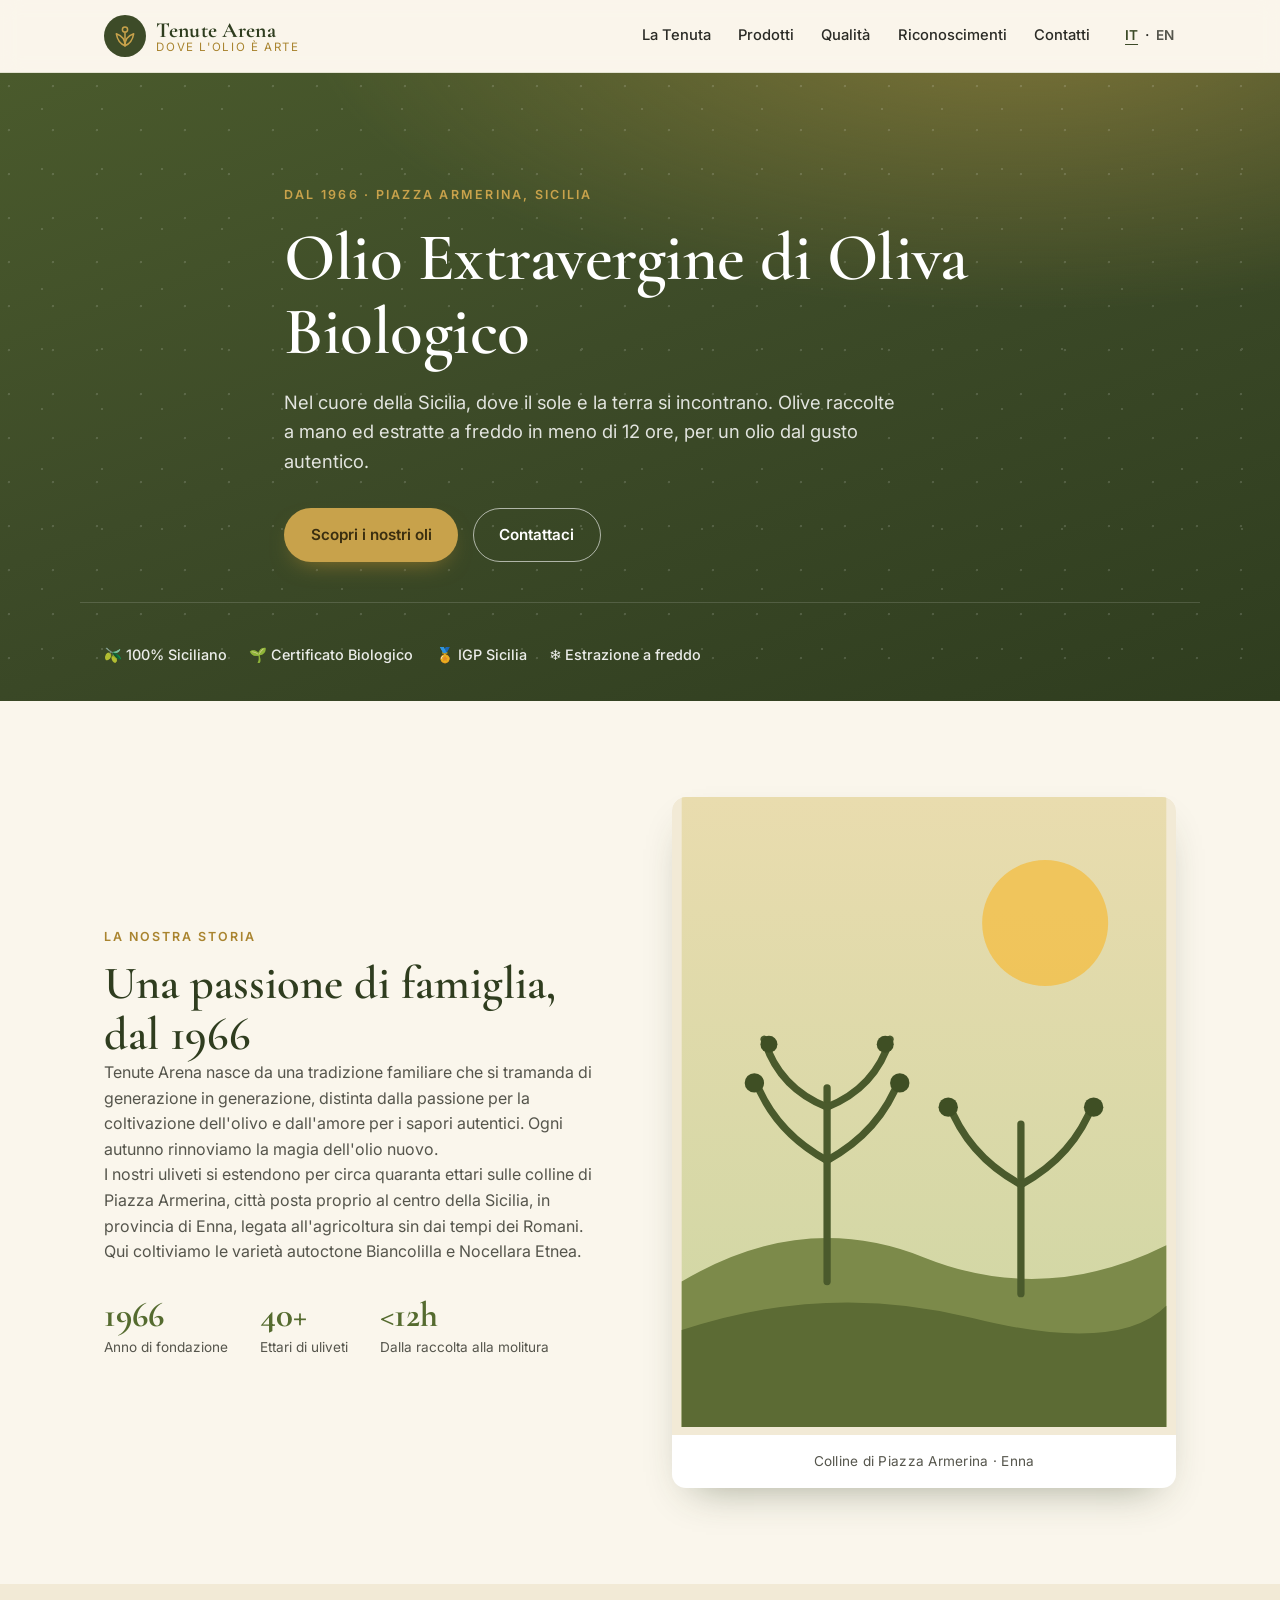
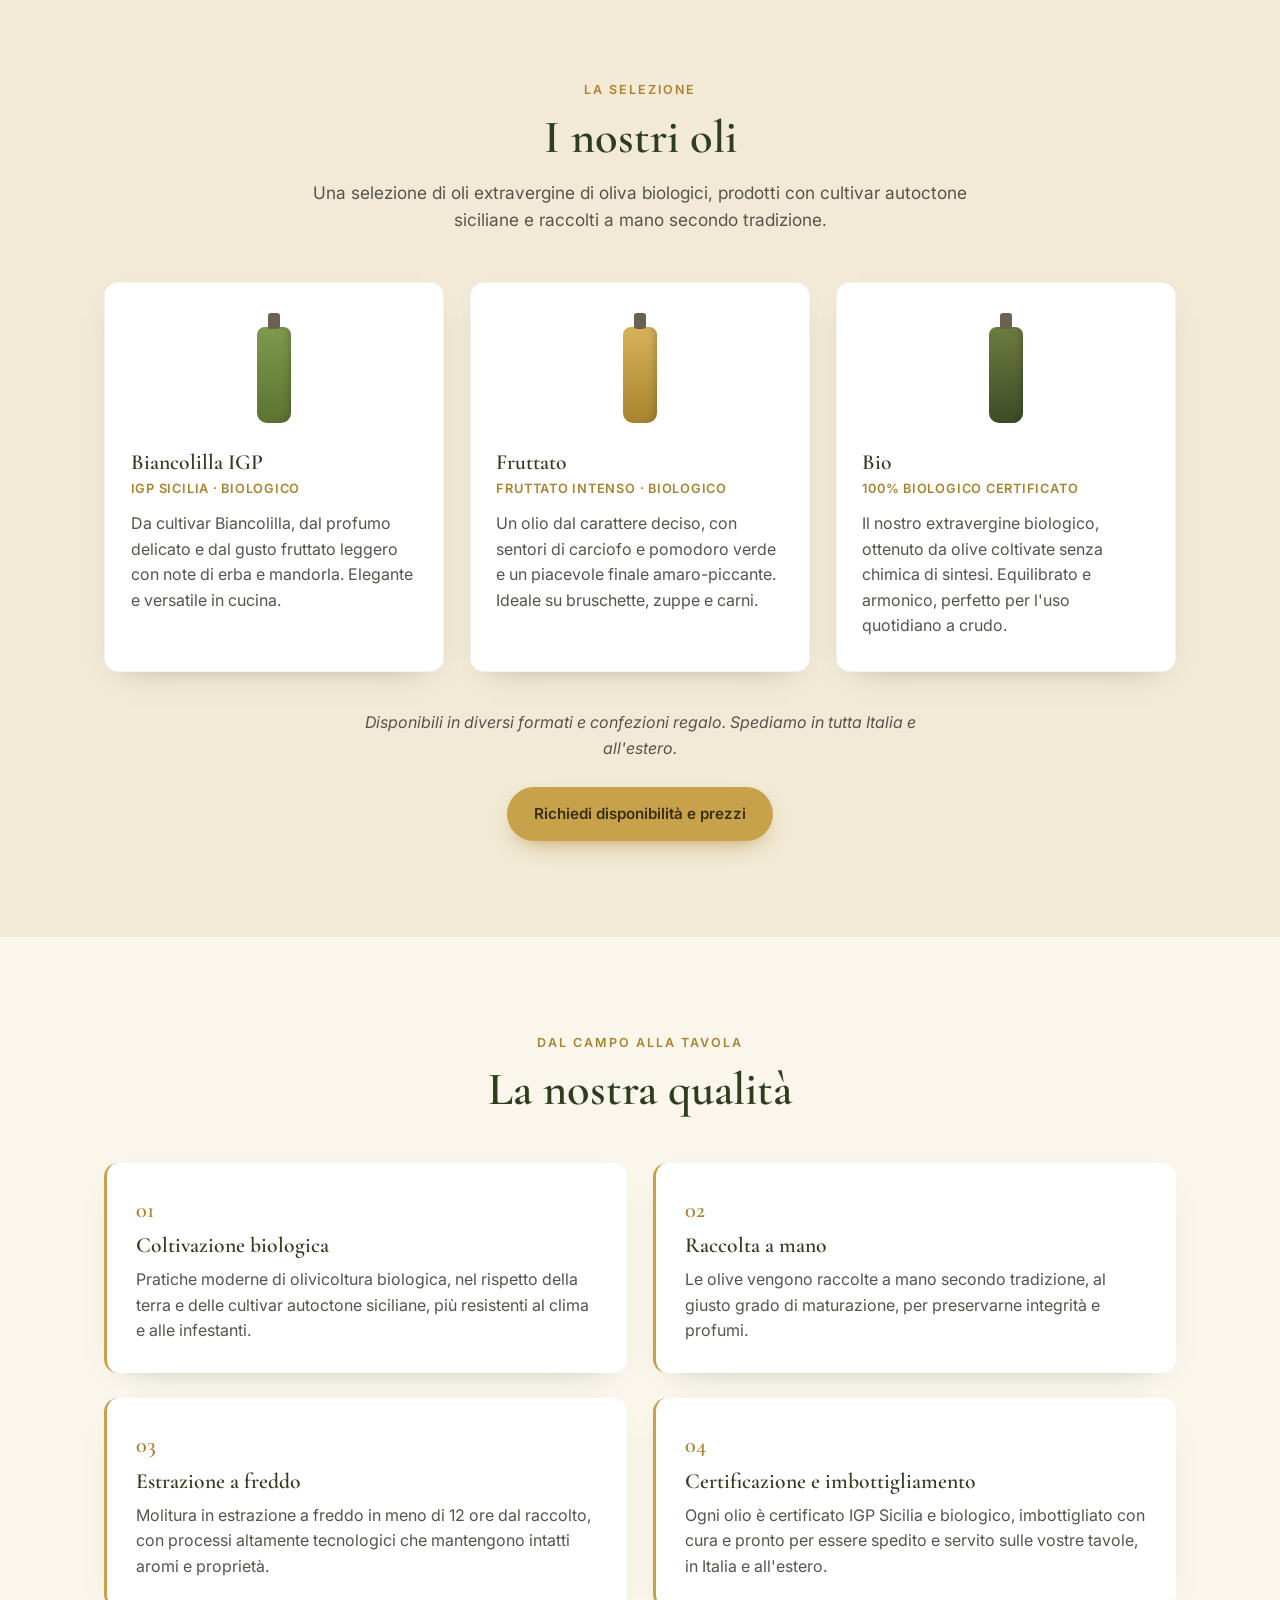
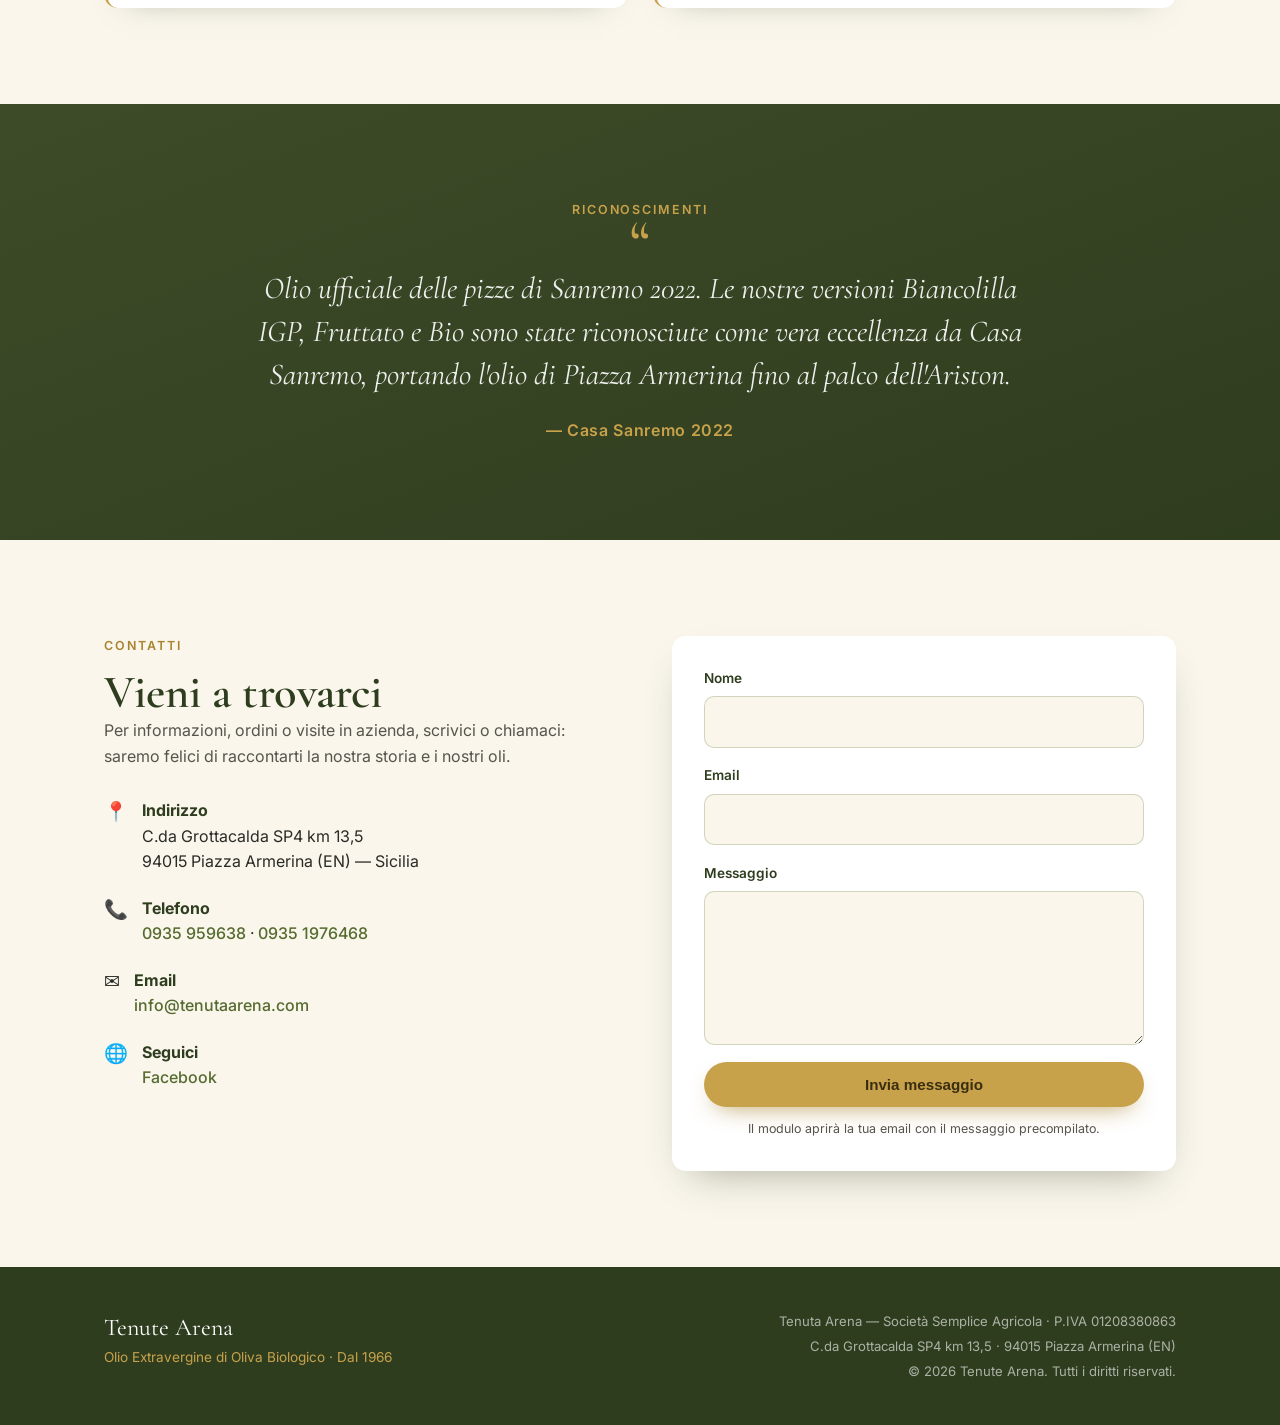
==== index.html @ 8fd0e783 "Ricostruisci il sito Tenute Arena come sito statico Sito vetrina responsive in HTML/CSS/JS puri, pub" ====
<!doctype html>
<html lang="it">
<head>
  <meta charset="utf-8" />
  <meta name="viewport" content="width=device-width, initial-scale=1" />
  <title>Tenute Arena — Olio Extravergine di Oliva Biologico | Piazza Armerina, Sicilia</title>
  <meta name="description" content="Dal 1966 Tenute Arena produce olio extravergine di oliva biologico di alta qualità sulle colline di Piazza Armerina, nel cuore della Sicilia. Raccolta a mano, estrazione a freddo, certificazione IGP Sicilia e biologica." />
  <meta name="theme-color" content="#3d4b28" />

  <!-- Open Graph -->
  <meta property="og:type" content="website" />
  <meta property="og:title" content="Tenute Arena — Olio Extravergine di Oliva Biologico" />
  <meta property="og:description" content="Dove l'olio è arte. Olio EVO biologico siciliano dal 1966, Piazza Armerina." />
  <meta property="og:locale" content="it_IT" />

  <link rel="preconnect" href="https://fonts.googleapis.com" />
  <link rel="preconnect" href="https://fonts.gstatic.com" crossorigin />
  <link href="https://fonts.googleapis.com/css2?family=Cormorant+Garamond:ital,wght@0,400;0,500;0,600;1,400&family=Inter:wght@300;400;500;600&display=swap" rel="stylesheet" />
  <link rel="stylesheet" href="styles.css" />
  <link rel="icon" href="data:image/svg+xml,%3Csvg xmlns='http://www.w3.org/2000/svg' viewBox='0 0 32 32'%3E%3Ctext y='26' font-size='26'%3E%F0%9F%AB%92%3C/text%3E%3C/svg%3E" />
</head>
<body>

  <!-- ===== Header ===== -->
  <header class="site-header" id="top">
    <div class="container header-inner">
      <a href="#top" class="brand" aria-label="Tenute Arena — home">
        <span class="brand-mark" aria-hidden="true">
          <svg viewBox="0 0 24 24" width="26" height="26" fill="none" stroke="currentColor" stroke-width="1.4" stroke-linecap="round" stroke-linejoin="round">
            <path d="M12 21c0-5 2-9 8-11-1 6-3 9-8 11Z"/>
            <path d="M12 21c0-5-2-9-8-11 1 6 3 9 8 11Z"/>
            <path d="M12 21V9"/>
            <circle cx="12" cy="6" r="2.4"/>
          </svg>
        </span>
        <span class="brand-text">
          <strong>Tenute Arena</strong>
          <em data-it="Dove l'olio è arte" data-en="Where oil is art">Dove l'olio è arte</em>
        </span>
      </a>

      <nav class="main-nav" id="main-nav" aria-label="Navigazione principale">
        <a href="#tenuta" data-it="La Tenuta" data-en="The Estate">La Tenuta</a>
        <a href="#prodotti" data-it="Prodotti" data-en="Products">Prodotti</a>
        <a href="#qualita" data-it="Qualità" data-en="Quality">Qualità</a>
        <a href="#riconoscimenti" data-it="Riconoscimenti" data-en="Awards">Riconoscimenti</a>
        <a href="#contatti" data-it="Contatti" data-en="Contact">Contatti</a>
        <div class="lang-switch" role="group" aria-label="Lingua">
          <button type="button" data-lang="it" class="is-active">IT</button>
          <span aria-hidden="true">·</span>
          <button type="button" data-lang="en">EN</button>
        </div>
      </nav>

      <button class="nav-toggle" id="nav-toggle" aria-label="Apri menu" aria-expanded="false" aria-controls="main-nav">
        <span></span><span></span><span></span>
      </button>
    </div>
  </header>

  <!-- ===== Hero ===== -->
  <section class="hero">
    <div class="hero-bg" aria-hidden="true"></div>
    <div class="container hero-inner">
      <p class="eyebrow" data-it="Dal 1966 · Piazza Armerina, Sicilia" data-en="Since 1966 · Piazza Armerina, Sicily">Dal 1966 · Piazza Armerina, Sicilia</p>
      <h1 data-it="Olio Extravergine di Oliva Biologico" data-en="Organic Extra Virgin Olive Oil">Olio Extravergine di Oliva Biologico</h1>
      <p class="hero-lead" data-it="Nel cuore della Sicilia, dove il sole e la terra si incontrano. Olive raccolte a mano ed estratte a freddo in meno di 12 ore, per un olio dal gusto autentico." data-en="In the heart of Sicily, where sun and land meet. Olives harvested by hand and cold-pressed within 12 hours, for an oil of authentic taste.">
        Nel cuore della Sicilia, dove il sole e la terra si incontrano. Olive raccolte a mano ed estratte a freddo in meno di 12 ore, per un olio dal gusto autentico.
      </p>
      <div class="hero-actions">
        <a href="#prodotti" class="btn btn-gold" data-it="Scopri i nostri oli" data-en="Discover our oils">Scopri i nostri oli</a>
        <a href="#contatti" class="btn btn-ghost" data-it="Contattaci" data-en="Contact us">Contattaci</a>
      </div>
    </div>
    <div class="hero-badges container" aria-hidden="false">
      <span data-it="🫒 100% Siciliano" data-en="🫒 100% Sicilian">🫒 100% Siciliano</span>
      <span data-it="🌱 Certificato Biologico" data-en="🌱 Certified Organic">🌱 Certificato Biologico</span>
      <span data-it="🏅 IGP Sicilia" data-en="🏅 IGP Sicily">🏅 IGP Sicilia</span>
      <span data-it="❄️ Estrazione a freddo" data-en="❄️ Cold extraction">❄️ Estrazione a freddo</span>
    </div>
  </section>

  <!-- ===== La Tenuta ===== -->
  <section id="tenuta" class="section">
    <div class="container grid-2">
      <div class="reveal">
        <p class="section-eyebrow" data-it="La nostra storia" data-en="Our story">La nostra storia</p>
        <h2 data-it="Una passione di famiglia, dal 1966" data-en="A family passion, since 1966">Una passione di famiglia, dal 1966</h2>
        <p data-it="Tenute Arena nasce da una tradizione familiare che si tramanda di generazione in generazione, distinta dalla passione per la coltivazione dell'olivo e dall'amore per i sapori autentici. Ogni autunno rinnoviamo la magia dell'olio nuovo." data-en="Tenute Arena was born from a family tradition passed down through generations, marked by a passion for olive growing and a love of authentic flavours. Every autumn we renew the magic of new oil.">
          Tenute Arena nasce da una tradizione familiare che si tramanda di generazione in generazione, distinta dalla passione per la coltivazione dell'olivo e dall'amore per i sapori autentici. Ogni autunno rinnoviamo la magia dell'olio nuovo.
        </p>
        <p data-it="I nostri uliveti si estendono per circa quaranta ettari sulle colline di Piazza Armerina, città posta proprio al centro della Sicilia, in provincia di Enna, legata all'agricoltura sin dai tempi dei Romani. Qui coltiviamo le varietà autoctone Biancolilla e Nocellara Etnea." data-en="Our olive groves stretch across around forty hectares on the hills of Piazza Armerina, a town at the very centre of Sicily, in the province of Enna, tied to agriculture since Roman times. Here we grow the native Biancolilla and Nocellara Etnea varieties.">
          I nostri uliveti si estendono per circa quaranta ettari sulle colline di Piazza Armerina, città posta proprio al centro della Sicilia, in provincia di Enna, legata all'agricoltura sin dai tempi dei Romani. Qui coltiviamo le varietà autoctone Biancolilla e Nocellara Etnea.
        </p>
        <div class="stats">
          <div><strong>1966</strong><span data-it="Anno di fondazione" data-en="Founded">Anno di fondazione</span></div>
          <div><strong>40+</strong><span data-it="Ettari di uliveti" data-en="Hectares of groves">Ettari di uliveti</span></div>
          <div><strong>&lt;12h</strong><span data-it="Dalla raccolta alla molitura" data-en="Harvest to milling">Dalla raccolta alla molitura</span></div>
        </div>
      </div>
      <div class="reveal media-card" aria-hidden="true">
        <div class="media-illustration">
          <svg viewBox="0 0 200 260" width="100%" height="100%" role="img">
            <defs>
              <linearGradient id="sky" x1="0" y1="0" x2="0" y2="1">
                <stop offset="0" stop-color="#e9dcae"/><stop offset="1" stop-color="#cdd6a3"/>
              </linearGradient>
            </defs>
            <rect width="200" height="260" fill="url(#sky)"/>
            <circle cx="150" cy="52" r="26" fill="#f2c14e" opacity="0.85"/>
            <path d="M0 200 Q50 170 100 190 T200 185 V260 H0 Z" fill="#7c8a4a"/>
            <path d="M0 220 Q60 200 120 215 T200 210 V260 H0 Z" fill="#5c6b34"/>
            <g stroke="#4a5a2c" stroke-width="3" fill="none" stroke-linecap="round">
              <path d="M60 200 V120"/>
              <path d="M60 150 q-22 -12 -30 -34 M60 150 q22 -12 30 -34 M60 128 q-20 -8 -26 -28 M60 128 q20 -8 26 -28"/>
            </g>
            <g fill="#3f4f24"><circle cx="30" cy="118" r="4"/><circle cx="90" cy="118" r="4"/><circle cx="36" cy="102" r="3.5"/><circle cx="84" cy="102" r="3.5"/></g>
            <g stroke="#4a5a2c" stroke-width="3" fill="none" stroke-linecap="round">
              <path d="M140 205 V135"/>
              <path d="M140 160 q-22 -12 -30 -34 M140 160 q22 -12 30 -34"/>
            </g>
            <g fill="#3f4f24"><circle cx="110" cy="128" r="4"/><circle cx="170" cy="128" r="4"/></g>
          </svg>
        </div>
        <p class="media-caption" data-it="Colline di Piazza Armerina · Enna" data-en="Hills of Piazza Armerina · Enna">Colline di Piazza Armerina · Enna</p>
      </div>
    </div>
  </section>

  <!-- ===== Prodotti ===== -->
  <section id="prodotti" class="section section-alt">
    <div class="container">
      <div class="section-head reveal">
        <p class="section-eyebrow" data-it="La selezione" data-en="The selection">La selezione</p>
        <h2 data-it="I nostri oli" data-en="Our oils">I nostri oli</h2>
        <p class="section-sub" data-it="Una selezione di oli extravergine di oliva biologici, prodotti con cultivar autoctone siciliane e raccolti a mano secondo tradizione." data-en="A selection of organic extra virgin olive oils, produced with native Sicilian cultivars and harvested by hand according to tradition.">
          Una selezione di oli extravergine di oliva biologici, prodotti con cultivar autoctone siciliane e raccolti a mano secondo tradizione.
        </p>
      </div>

      <div class="cards">
        <article class="card reveal">
          <div class="card-bottle" aria-hidden="true" data-tone="green"><span></span></div>
          <h3>Biancolilla IGP</h3>
          <p class="card-tag" data-it="IGP Sicilia · Biologico" data-en="IGP Sicily · Organic">IGP Sicilia · Biologico</p>
          <p data-it="Da cultivar Biancolilla, dal profumo delicato e dal gusto fruttato leggero con note di erba e mandorla. Elegante e versatile in cucina." data-en="From the Biancolilla cultivar, delicate in aroma with a light fruity taste and notes of grass and almond. Elegant and versatile in the kitchen.">
            Da cultivar Biancolilla, dal profumo delicato e dal gusto fruttato leggero con note di erba e mandorla. Elegante e versatile in cucina.
          </p>
        </article>

        <article class="card reveal">
          <div class="card-bottle" aria-hidden="true" data-tone="gold"><span></span></div>
          <h3>Fruttato</h3>
          <p class="card-tag" data-it="Fruttato intenso · Biologico" data-en="Intense fruity · Organic">Fruttato intenso · Biologico</p>
          <p data-it="Un olio dal carattere deciso, con sentori di carciofo e pomodoro verde e un piacevole finale amaro-piccante. Ideale su bruschette, zuppe e carni." data-en="An oil with a bold character, with hints of artichoke and green tomato and a pleasant bitter-spicy finish. Ideal on bruschetta, soups and meats.">
            Un olio dal carattere deciso, con sentori di carciofo e pomodoro verde e un piacevole finale amaro-piccante. Ideale su bruschette, zuppe e carni.
          </p>
        </article>

        <article class="card reveal">
          <div class="card-bottle" aria-hidden="true" data-tone="olive"><span></span></div>
          <h3>Bio</h3>
          <p class="card-tag" data-it="100% Biologico certificato" data-en="100% Certified organic">100% Biologico certificato</p>
          <p data-it="Il nostro extravergine biologico, ottenuto da olive coltivate senza chimica di sintesi. Equilibrato e armonico, perfetto per l'uso quotidiano a crudo." data-en="Our organic extra virgin oil, from olives grown without synthetic chemicals. Balanced and harmonious, perfect for everyday raw use.">
            Il nostro extravergine biologico, ottenuto da olive coltivate senza chimica di sintesi. Equilibrato e armonico, perfetto per l'uso quotidiano a crudo.
          </p>
        </article>
      </div>

      <p class="products-note reveal" data-it="Disponibili in diversi formati e confezioni regalo. Spediamo in tutta Italia e all'estero." data-en="Available in various formats and gift boxes. We ship throughout Italy and abroad.">
        Disponibili in diversi formati e confezioni regalo. Spediamo in tutta Italia e all'estero.
      </p>
      <div class="center reveal">
        <a href="#contatti" class="btn btn-gold" data-it="Richiedi disponibilità e prezzi" data-en="Request availability & prices">Richiedi disponibilità e prezzi</a>
      </div>
    </div>
  </section>

  <!-- ===== Qualità / Filiera ===== -->
  <section id="qualita" class="section">
    <div class="container">
      <div class="section-head reveal">
        <p class="section-eyebrow" data-it="Dal campo alla tavola" data-en="From grove to table">Dal campo alla tavola</p>
        <h2 data-it="La nostra qualità" data-en="Our quality">La nostra qualità</h2>
      </div>
      <div class="steps">
        <div class="step reveal">
          <span class="step-num">01</span>
          <h3 data-it="Coltivazione biologica" data-en="Organic farming">Coltivazione biologica</h3>
          <p data-it="Pratiche moderne di olivicoltura biologica, nel rispetto della terra e delle cultivar autoctone siciliane, più resistenti al clima e alle infestanti." data-en="Modern organic olive-growing practices, respecting the land and the native Sicilian cultivars, more resistant to climate and weeds.">Pratiche moderne di olivicoltura biologica, nel rispetto della terra e delle cultivar autoctone siciliane, più resistenti al clima e alle infestanti.</p>
        </div>
        <div class="step reveal">
          <span class="step-num">02</span>
          <h3 data-it="Raccolta a mano" data-en="Hand harvest">Raccolta a mano</h3>
          <p data-it="Le olive vengono raccolte a mano secondo tradizione, al giusto grado di maturazione, per preservarne integrità e profumi." data-en="The olives are picked by hand according to tradition, at the right ripeness, to preserve their integrity and aromas.">Le olive vengono raccolte a mano secondo tradizione, al giusto grado di maturazione, per preservarne integrità e profumi.</p>
        </div>
        <div class="step reveal">
          <span class="step-num">03</span>
          <h3 data-it="Estrazione a freddo" data-en="Cold extraction">Estrazione a freddo</h3>
          <p data-it="Molitura in estrazione a freddo in meno di 12 ore dal raccolto, con processi altamente tecnologici che mantengono intatti aromi e proprietà." data-en="Cold extraction milling within 12 hours of harvest, with highly technological processes that keep aromas and properties intact.">Molitura in estrazione a freddo in meno di 12 ore dal raccolto, con processi altamente tecnologici che mantengono intatti aromi e proprietà.</p>
        </div>
        <div class="step reveal">
          <span class="step-num">04</span>
          <h3 data-it="Certificazione e imbottigliamento" data-en="Certification & bottling">Certificazione e imbottigliamento</h3>
          <p data-it="Ogni olio è certificato IGP Sicilia e biologico, imbottigliato con cura e pronto per essere spedito e servito sulle vostre tavole, in Italia e all'estero." data-en="Each oil is certified IGP Sicily and organic, carefully bottled and ready to be shipped and served on your tables, in Italy and abroad.">Ogni olio è certificato IGP Sicilia e biologico, imbottigliato con cura e pronto per essere spedito e servito sulle vostre tavole, in Italia e all'estero.</p>
        </div>
      </div>
    </div>
  </section>

  <!-- ===== Riconoscimenti ===== -->
  <section id="riconoscimenti" class="section section-dark">
    <div class="container quote-wrap reveal">
      <p class="section-eyebrow light" data-it="Riconoscimenti" data-en="Awards">Riconoscimenti</p>
      <blockquote>
        <span class="quote-mark" aria-hidden="true">“</span>
        <p data-it="Olio ufficiale delle pizze di Sanremo 2022. Le nostre versioni Biancolilla IGP, Fruttato e Bio sono state riconosciute come vera eccellenza da Casa Sanremo, portando l'olio di Piazza Armerina fino al palco dell'Ariston." data-en="Official oil of the Sanremo 2022 pizzas. Our Biancolilla IGP, Fruttato and Bio versions were recognised as true excellence by Casa Sanremo, bringing the oil of Piazza Armerina all the way to the Ariston stage.">
          Olio ufficiale delle pizze di Sanremo 2022. Le nostre versioni Biancolilla IGP, Fruttato e Bio sono state riconosciute come vera eccellenza da Casa Sanremo, portando l'olio di Piazza Armerina fino al palco dell'Ariston.
        </p>
        <cite data-it="— Casa Sanremo 2022" data-en="— Casa Sanremo 2022">— Casa Sanremo 2022</cite>
      </blockquote>
    </div>
  </section>

  <!-- ===== Contatti ===== -->
  <section id="contatti" class="section">
    <div class="container grid-2 contact-grid">
      <div class="reveal">
        <p class="section-eyebrow" data-it="Contatti" data-en="Contact">Contatti</p>
        <h2 data-it="Vieni a trovarci" data-en="Come visit us">Vieni a trovarci</h2>
        <p data-it="Per informazioni, ordini o visite in azienda, scrivici o chiamaci: saremo felici di raccontarti la nostra storia e i nostri oli." data-en="For information, orders or visits to the estate, write or call us: we will be glad to share our story and our oils with you.">
          Per informazioni, ordini o visite in azienda, scrivici o chiamaci: saremo felici di raccontarti la nostra storia e i nostri oli.
        </p>

        <ul class="contact-list">
          <li>
            <span class="ci" aria-hidden="true">📍</span>
            <span><strong data-it="Indirizzo" data-en="Address">Indirizzo</strong><br/>
            C.da Grottacalda SP4 km 13,5<br/>94015 Piazza Armerina (EN) — Sicilia</span>
          </li>
          <li>
            <span class="ci" aria-hidden="true">📞</span>
            <span><strong data-it="Telefono" data-en="Phone">Telefono</strong><br/>
            <a href="tel:+390935959638">0935 959638</a> · <a href="tel:+3909351976468">0935 1976468</a></span>
          </li>
          <li>
            <span class="ci" aria-hidden="true">✉️</span>
            <span><strong>Email</strong><br/>
            <a href="mailto:info@tenutaarena.com">info@tenutaarena.com</a></span>
          </li>
          <li>
            <span class="ci" aria-hidden="true">🌐</span>
            <span><strong data-it="Seguici" data-en="Follow us">Seguici</strong><br/>
            <a href="https://www.facebook.com/tenutearena/" target="_blank" rel="noopener">Facebook</a></span>
          </li>
        </ul>
      </div>

      <form class="reveal contact-form" onsubmit="return handleContact(event)">
        <div class="field">
          <label for="c-name" data-it="Nome" data-en="Name">Nome</label>
          <input id="c-name" name="name" type="text" required autocomplete="name" />
        </div>
        <div class="field">
          <label for="c-email">Email</label>
          <input id="c-email" name="email" type="email" required autocomplete="email" />
        </div>
        <div class="field">
          <label for="c-msg" data-it="Messaggio" data-en="Message">Messaggio</label>
          <textarea id="c-msg" name="message" rows="5" required></textarea>
        </div>
        <button type="submit" class="btn btn-gold" data-it="Invia messaggio" data-en="Send message">Invia messaggio</button>
        <p class="form-hint" data-it="Il modulo aprirà la tua email con il messaggio precompilato." data-en="The form will open your email app with the message pre-filled.">Il modulo aprirà la tua email con il messaggio precompilato.</p>
      </form>
    </div>
  </section>

  <!-- ===== Footer ===== -->
  <footer class="site-footer">
    <div class="container footer-inner">
      <div>
        <p class="footer-brand">Tenute Arena</p>
        <p class="footer-sub" data-it="Olio Extravergine di Oliva Biologico · Dal 1966" data-en="Organic Extra Virgin Olive Oil · Since 1966">Olio Extravergine di Oliva Biologico · Dal 1966</p>
      </div>
      <div class="footer-meta">
        <p>Tenuta Arena — Società Semplice Agricola · P.IVA 01208380863</p>
        <p>C.da Grottacalda SP4 km 13,5 · 94015 Piazza Armerina (EN)</p>
        <p>© <span id="year"></span> Tenute Arena. <span data-it="Tutti i diritti riservati." data-en="All rights reserved.">Tutti i diritti riservati.</span></p>
      </div>
    </div>
  </footer>

  <script src="script.js"></script>
</body>
</html>
---- styles.css ----
/* ===== Tenute Arena — stylesheet ===== */
:root{
  --olive-900:#2f3d1f;
  --olive-700:#3d4b28;
  --olive-500:#556b2f;
  --olive-300:#8a9a5b;
  --gold:#c8a24b;
  --gold-dark:#a9842f;
  --cream:#faf6ec;
  --cream-2:#f2ead6;
  --ink:#2b2b26;
  --ink-soft:#55554c;
  --white:#ffffff;
  --radius:14px;
  --shadow:0 18px 40px -20px rgba(47,61,31,.45);
  --maxw:1120px;
  --serif:"Cormorant Garamond",Georgia,"Times New Roman",serif;
  --sans:"Inter",system-ui,-apple-system,"Segoe UI",Roboto,Helvetica,Arial,sans-serif;
}

*{box-sizing:border-box;margin:0;padding:0}
html{scroll-behavior:smooth;scroll-padding-top:76px}
body{
  font-family:var(--sans);
  color:var(--ink);
  background:var(--cream);
  line-height:1.6;
  font-weight:400;
  -webkit-font-smoothing:antialiased;
}
img{max-width:100%;display:block}
a{color:inherit}
.container{width:100%;max-width:var(--maxw);margin:0 auto;padding:0 24px}

h1,h2,h3{font-family:var(--serif);font-weight:600;line-height:1.1;color:var(--olive-900)}
h1{font-size:clamp(2.4rem,6vw,4.2rem);letter-spacing:-.5px}
h2{font-size:clamp(1.9rem,4vw,2.9rem)}
h3{font-size:1.35rem}
p{color:var(--ink-soft)}

/* ===== Buttons ===== */
.btn{
  display:inline-block;padding:.85rem 1.6rem;border-radius:100px;
  font-weight:600;font-size:.95rem;text-decoration:none;cursor:pointer;
  border:1.5px solid transparent;transition:transform .2s ease,box-shadow .2s ease,background .2s ease,color .2s ease;
}
.btn-gold{background:var(--gold);color:#3a2e10;box-shadow:0 10px 24px -12px rgba(168,132,47,.9)}
.btn-gold:hover{background:var(--gold-dark);transform:translateY(-2px)}
.btn-ghost{border-color:rgba(255,255,255,.6);color:#fff}
.btn-ghost:hover{background:rgba(255,255,255,.14)}

/* ===== Header ===== */
.site-header{
  position:sticky;top:0;z-index:50;
  background:rgba(250,246,236,.9);backdrop-filter:blur(10px);
  border-bottom:1px solid rgba(85,107,47,.14);
}
.header-inner{display:flex;align-items:center;justify-content:space-between;height:72px;gap:1rem}
.brand{display:flex;align-items:center;gap:.65rem;text-decoration:none;color:var(--olive-800,var(--olive-900))}
.brand-mark{display:grid;place-items:center;width:42px;height:42px;border-radius:50%;background:var(--olive-700);color:var(--gold)}
.brand-text{display:flex;flex-direction:column;line-height:1.05}
.brand-text strong{font-family:var(--serif);font-size:1.35rem;color:var(--olive-900);letter-spacing:.3px}
.brand-text em{font-style:normal;font-size:.72rem;letter-spacing:.14em;text-transform:uppercase;color:var(--gold-dark)}

.main-nav{display:flex;align-items:center;gap:1.7rem}
.main-nav a{text-decoration:none;font-size:.92rem;font-weight:500;color:var(--ink);position:relative;padding:.2rem 0}
.main-nav a::after{content:"";position:absolute;left:0;bottom:-3px;width:0;height:2px;background:var(--gold);transition:width .25s ease}
.main-nav a:hover{color:var(--olive-500)}
.main-nav a:hover::after{width:100%}

.lang-switch{display:flex;align-items:center;gap:.35rem;margin-left:.4rem}
.lang-switch button{background:none;border:none;font:inherit;font-size:.85rem;font-weight:600;color:var(--ink-soft);cursor:pointer;padding:.15rem .1rem}
.lang-switch button.is-active{color:var(--olive-700);text-decoration:underline;text-underline-offset:4px}

.nav-toggle{display:none;flex-direction:column;gap:5px;background:none;border:none;cursor:pointer;padding:8px}
.nav-toggle span{width:24px;height:2px;background:var(--olive-900);border-radius:2px;transition:.3s}
.nav-toggle[aria-expanded="true"] span:nth-child(1){transform:translateY(7px) rotate(45deg)}
.nav-toggle[aria-expanded="true"] span:nth-child(2){opacity:0}
.nav-toggle[aria-expanded="true"] span:nth-child(3){transform:translateY(-7px) rotate(-45deg)}

/* ===== Hero ===== */
.hero{position:relative;color:#fff;overflow:hidden;padding:clamp(3.5rem,9vw,7rem) 0 0}
.hero-bg{position:absolute;inset:0;z-index:-2;
  background:
    radial-gradient(1200px 500px at 80% -10%,rgba(200,162,75,.45),transparent 60%),
    linear-gradient(160deg,#4a5a2c 0%,#3d4b28 45%,#2f3d1f 100%);
}
.hero-bg::after{content:"";position:absolute;inset:0;opacity:.14;
  background-image:radial-gradient(circle at 20% 30%,#fff 1px,transparent 1.4px),radial-gradient(circle at 70% 60%,#fff 1px,transparent 1.4px);
  background-size:44px 44px,60px 60px;}
.hero-inner{max-width:760px}
.eyebrow{color:var(--gold);font-weight:600;letter-spacing:.18em;text-transform:uppercase;font-size:.78rem;margin-bottom:1rem}
.hero h1{color:#fff;margin-bottom:1.2rem}
.hero-lead{color:rgba(255,255,255,.85);font-size:1.15rem;max-width:620px;margin-bottom:2rem}
.hero-actions{display:flex;flex-wrap:wrap;gap:.9rem}
.hero-badges{display:flex;flex-wrap:wrap;gap:.6rem 1.4rem;padding-top:2.5rem;padding-bottom:2.2rem;margin-top:2.5rem;border-top:1px solid rgba(255,255,255,.14)}
.hero-badges span{color:rgba(255,255,255,.9);font-size:.9rem;font-weight:500}

/* ===== Sections ===== */
.section{padding:clamp(3.5rem,8vw,6rem) 0}
.section-alt{background:var(--cream-2)}
.section-dark{background:linear-gradient(160deg,#3d4b28,#2f3d1f);color:#fff}
.section-eyebrow{color:var(--gold-dark);font-weight:600;letter-spacing:.16em;text-transform:uppercase;font-size:.78rem;margin-bottom:.7rem}
.section-eyebrow.light{color:var(--gold)}
.section-head{max-width:680px;margin:0 auto 3rem;text-align:center}
.section-head .section-eyebrow{text-align:center}
.section-sub{margin-top:1rem;font-size:1.08rem}

.grid-2{display:grid;grid-template-columns:1fr 1fr;gap:clamp(2rem,5vw,4rem);align-items:center}

/* Stats */
.stats{display:flex;flex-wrap:wrap;gap:2rem;margin-top:2rem}
.stats>div{display:flex;flex-direction:column}
.stats strong{font-family:var(--serif);font-size:2.2rem;color:var(--olive-500);line-height:1}
.stats span{font-size:.85rem;color:var(--ink-soft);margin-top:.3rem}

/* Media card */
.media-card{background:var(--white);border-radius:var(--radius);box-shadow:var(--shadow);overflow:hidden}
.media-illustration{aspect-ratio:4/5;background:var(--cream-2)}
.media-caption{padding:1rem 1.2rem;font-size:.85rem;color:var(--ink-soft);text-align:center;letter-spacing:.02em}

/* Product cards */
.cards{display:grid;grid-template-columns:repeat(3,1fr);gap:1.6rem}
.card{background:var(--white);border-radius:var(--radius);padding:2rem 1.6rem;box-shadow:0 12px 30px -22px rgba(47,61,31,.5);border:1px solid rgba(85,107,47,.08);transition:transform .25s ease,box-shadow .25s ease}
.card:hover{transform:translateY(-6px);box-shadow:var(--shadow)}
.card-bottle{height:120px;display:grid;place-items:center;margin-bottom:1rem}
.card-bottle span{display:block;width:34px;height:96px;border-radius:8px 8px 10px 10px;position:relative;box-shadow:inset -6px 0 10px -6px rgba(0,0,0,.3)}
.card-bottle span::before{content:"";position:absolute;top:-14px;left:50%;transform:translateX(-50%);width:12px;height:16px;background:#6b6152;border-radius:3px}
.card-bottle[data-tone="green"] span{background:linear-gradient(#7f9a4f,#5c7331)}
.card-bottle[data-tone="gold"] span{background:linear-gradient(#d8b25a,#a9842f)}
.card-bottle[data-tone="olive"] span{background:linear-gradient(#6d7d3e,#3d4b28)}
.card h3{margin-bottom:.3rem}
.card-tag{color:var(--gold-dark);font-size:.8rem;font-weight:600;letter-spacing:.06em;text-transform:uppercase;margin-bottom:.7rem}
.products-note{text-align:center;margin:2.4rem auto 1.6rem;max-width:560px;font-style:italic}
.center{text-align:center}

/* Steps */
.steps{display:grid;grid-template-columns:repeat(2,1fr);gap:1.6rem}
.step{background:var(--white);border-radius:var(--radius);padding:1.8rem;border-left:3px solid var(--gold);box-shadow:0 12px 30px -24px rgba(47,61,31,.5)}
.step-num{font-family:var(--serif);font-size:1.4rem;color:var(--gold-dark);font-weight:600}
.step h3{margin:.4rem 0 .6rem}

/* Quote */
.quote-wrap{max-width:820px;margin:0 auto;text-align:center}
blockquote{position:relative;margin-top:1.4rem}
.quote-mark{font-family:var(--serif);font-size:4rem;color:var(--gold);line-height:0;display:block;height:1.6rem}
blockquote p{color:rgba(255,255,255,.92);font-family:var(--serif);font-size:clamp(1.3rem,2.8vw,1.9rem);font-style:italic;line-height:1.4}
blockquote cite{display:block;margin-top:1.4rem;color:var(--gold);font-style:normal;font-weight:600;letter-spacing:.04em}

/* Contact */
.contact-grid{align-items:start}
.contact-list{list-style:none;margin-top:1.8rem;display:flex;flex-direction:column;gap:1.3rem}
.contact-list li{display:flex;gap:.9rem;align-items:flex-start}
.contact-list .ci{font-size:1.2rem;line-height:1.4}
.contact-list strong{color:var(--olive-900)}
.contact-list a{color:var(--olive-500);text-decoration:none;font-weight:500}
.contact-list a:hover{text-decoration:underline}

.contact-form{background:var(--white);border-radius:var(--radius);padding:2rem;box-shadow:var(--shadow)}
.field{margin-bottom:1.1rem;display:flex;flex-direction:column}
.field label{font-size:.85rem;font-weight:600;color:var(--olive-900);margin-bottom:.4rem}
.field input,.field textarea{font:inherit;padding:.75rem .9rem;border:1.5px solid rgba(85,107,47,.25);border-radius:10px;background:var(--cream);color:var(--ink);transition:border-color .2s}
.field input:focus,.field textarea:focus{outline:none;border-color:var(--olive-500);background:#fff}
.contact-form .btn{width:100%;text-align:center;border:none}
.form-hint{font-size:.78rem;color:var(--ink-soft);margin-top:.8rem;text-align:center}

/* Footer */
.site-footer{background:var(--olive-900);color:rgba(255,255,255,.8);padding:2.6rem 0}
.footer-inner{display:flex;flex-wrap:wrap;justify-content:space-between;gap:1.6rem}
.footer-brand{font-family:var(--serif);font-size:1.5rem;color:#fff}
.footer-sub{font-size:.85rem;color:var(--gold)}
.footer-meta{text-align:right;font-size:.82rem;line-height:1.9}
.footer-meta p{color:rgba(255,255,255,.6)}

/* Reveal animation */
.reveal{opacity:0;transform:translateY(24px);transition:opacity .7s ease,transform .7s ease}
.reveal.is-visible{opacity:1;transform:none}

/* ===== Responsive ===== */
@media (max-width:860px){
  .grid-2{grid-template-columns:1fr}
  .cards{grid-template-columns:1fr}
  .steps{grid-template-columns:1fr}
  .footer-meta{text-align:left}
  .footer-inner{flex-direction:column}

  .nav-toggle{display:flex}
  .main-nav{
    position:fixed;inset:72px 0 auto 0;flex-direction:column;align-items:flex-start;
    gap:0;background:var(--cream);padding:1rem 24px 1.6rem;
    border-bottom:1px solid rgba(85,107,47,.14);box-shadow:0 20px 30px -20px rgba(0,0,0,.3);
    transform:translateY(-140%);transition:transform .32s ease;
  }
  .main-nav.open{transform:none}
  .main-nav a{width:100%;padding:.9rem 0;border-bottom:1px solid rgba(85,107,47,.1)}
  .lang-switch{margin:.8rem 0 0}
}

@media (prefers-reduced-motion:reduce){
  .reveal{opacity:1;transform:none;transition:none}
  html{scroll-behavior:auto}
}
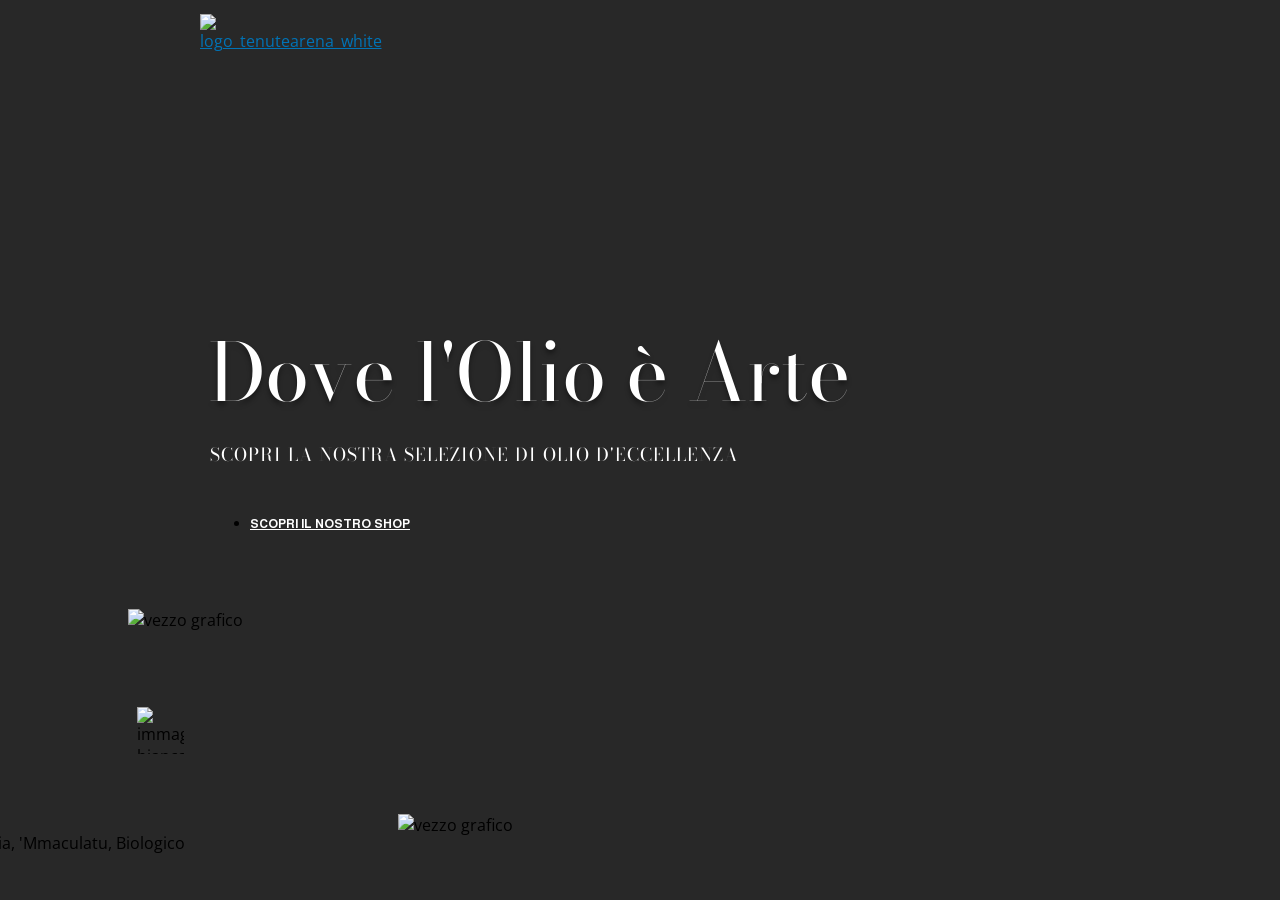
==== commit 3332b40b: "Clona il sito vetrina reale di tenutaarena.com come sito statico Sostituisce la ricostruzione manual" ====
--- a/index.html
+++ b/index.html
@@ -1,295 +1 @@
-<!doctype html>
-<html lang="it">
-<head>
-  <meta charset="utf-8" />
-  <meta name="viewport" content="width=device-width, initial-scale=1" />
-  <title>Tenute Arena — Olio Extravergine di Oliva Biologico | Piazza Armerina, Sicilia</title>
-  <meta name="description" content="Dal 1966 Tenute Arena produce olio extravergine di oliva biologico di alta qualità sulle colline di Piazza Armerina, nel cuore della Sicilia. Raccolta a mano, estrazione a freddo, certificazione IGP Sicilia e biologica." />
-  <meta name="theme-color" content="#3d4b28" />
-
-  <!-- Open Graph -->
-  <meta property="og:type" content="website" />
-  <meta property="og:title" content="Tenute Arena — Olio Extravergine di Oliva Biologico" />
-  <meta property="og:description" content="Dove l'olio è arte. Olio EVO biologico siciliano dal 1966, Piazza Armerina." />
-  <meta property="og:locale" content="it_IT" />
-
-  <link rel="preconnect" href="https://fonts.googleapis.com" />
-  <link rel="preconnect" href="https://fonts.gstatic.com" crossorigin />
-  <link href="https://fonts.googleapis.com/css2?family=Cormorant+Garamond:ital,wght@0,400;0,500;0,600;1,400&family=Inter:wght@300;400;500;600&display=swap" rel="stylesheet" />
-  <link rel="stylesheet" href="styles.css" />
-  <link rel="icon" href="data:image/svg+xml,%3Csvg xmlns='http://www.w3.org/2000/svg' viewBox='0 0 32 32'%3E%3Ctext y='26' font-size='26'%3E%F0%9F%AB%92%3C/text%3E%3C/svg%3E" />
-</head>
-<body>
-
-  <!-- ===== Header ===== -->
-  <header class="site-header" id="top">
-    <div class="container header-inner">
-      <a href="#top" class="brand" aria-label="Tenute Arena — home">
-        <span class="brand-mark" aria-hidden="true">
-          <svg viewBox="0 0 24 24" width="26" height="26" fill="none" stroke="currentColor" stroke-width="1.4" stroke-linecap="round" stroke-linejoin="round">
-            <path d="M12 21c0-5 2-9 8-11-1 6-3 9-8 11Z"/>
-            <path d="M12 21c0-5-2-9-8-11 1 6 3 9 8 11Z"/>
-            <path d="M12 21V9"/>
-            <circle cx="12" cy="6" r="2.4"/>
-          </svg>
-        </span>
-        <span class="brand-text">
-          <strong>Tenute Arena</strong>
-          <em data-it="Dove l'olio è arte" data-en="Where oil is art">Dove l'olio è arte</em>
-        </span>
-      </a>
-
-      <nav class="main-nav" id="main-nav" aria-label="Navigazione principale">
-        <a href="#tenuta" data-it="La Tenuta" data-en="The Estate">La Tenuta</a>
-        <a href="#prodotti" data-it="Prodotti" data-en="Products">Prodotti</a>
-        <a href="#qualita" data-it="Qualità" data-en="Quality">Qualità</a>
-        <a href="#riconoscimenti" data-it="Riconoscimenti" data-en="Awards">Riconoscimenti</a>
-        <a href="#contatti" data-it="Contatti" data-en="Contact">Contatti</a>
-        <div class="lang-switch" role="group" aria-label="Lingua">
-          <button type="button" data-lang="it" class="is-active">IT</button>
-          <span aria-hidden="true">·</span>
-          <button type="button" data-lang="en">EN</button>
-        </div>
-      </nav>
-
-      <button class="nav-toggle" id="nav-toggle" aria-label="Apri menu" aria-expanded="false" aria-controls="main-nav">
-        <span></span><span></span><span></span>
-      </button>
-    </div>
-  </header>
-
-  <!-- ===== Hero ===== -->
-  <section class="hero">
-    <div class="hero-bg" aria-hidden="true"></div>
-    <div class="container hero-inner">
-      <p class="eyebrow" data-it="Dal 1966 · Piazza Armerina, Sicilia" data-en="Since 1966 · Piazza Armerina, Sicily">Dal 1966 · Piazza Armerina, Sicilia</p>
-      <h1 data-it="Olio Extravergine di Oliva Biologico" data-en="Organic Extra Virgin Olive Oil">Olio Extravergine di Oliva Biologico</h1>
-      <p class="hero-lead" data-it="Nel cuore della Sicilia, dove il sole e la terra si incontrano. Olive raccolte a mano ed estratte a freddo in meno di 12 ore, per un olio dal gusto autentico." data-en="In the heart of Sicily, where sun and land meet. Olives harvested by hand and cold-pressed within 12 hours, for an oil of authentic taste.">
-        Nel cuore della Sicilia, dove il sole e la terra si incontrano. Olive raccolte a mano ed estratte a freddo in meno di 12 ore, per un olio dal gusto autentico.
-      </p>
-      <div class="hero-actions">
-        <a href="#prodotti" class="btn btn-gold" data-it="Scopri i nostri oli" data-en="Discover our oils">Scopri i nostri oli</a>
-        <a href="#contatti" class="btn btn-ghost" data-it="Contattaci" data-en="Contact us">Contattaci</a>
-      </div>
-    </div>
-    <div class="hero-badges container" aria-hidden="false">
-      <span data-it="🫒 100% Siciliano" data-en="🫒 100% Sicilian">🫒 100% Siciliano</span>
-      <span data-it="🌱 Certificato Biologico" data-en="🌱 Certified Organic">🌱 Certificato Biologico</span>
-      <span data-it="🏅 IGP Sicilia" data-en="🏅 IGP Sicily">🏅 IGP Sicilia</span>
-      <span data-it="❄️ Estrazione a freddo" data-en="❄️ Cold extraction">❄️ Estrazione a freddo</span>
-    </div>
-  </section>
-
-  <!-- ===== La Tenuta ===== -->
-  <section id="tenuta" class="section">
-    <div class="container grid-2">
-      <div class="reveal">
-        <p class="section-eyebrow" data-it="La nostra storia" data-en="Our story">La nostra storia</p>
-        <h2 data-it="Una passione di famiglia, dal 1966" data-en="A family passion, since 1966">Una passione di famiglia, dal 1966</h2>
-        <p data-it="Tenute Arena nasce da una tradizione familiare che si tramanda di generazione in generazione, distinta dalla passione per la coltivazione dell'olivo e dall'amore per i sapori autentici. Ogni autunno rinnoviamo la magia dell'olio nuovo." data-en="Tenute Arena was born from a family tradition passed down through generations, marked by a passion for olive growing and a love of authentic flavours. Every autumn we renew the magic of new oil.">
-          Tenute Arena nasce da una tradizione familiare che si tramanda di generazione in generazione, distinta dalla passione per la coltivazione dell'olivo e dall'amore per i sapori autentici. Ogni autunno rinnoviamo la magia dell'olio nuovo.
-        </p>
-        <p data-it="I nostri uliveti si estendono per circa quaranta ettari sulle colline di Piazza Armerina, città posta proprio al centro della Sicilia, in provincia di Enna, legata all'agricoltura sin dai tempi dei Romani. Qui coltiviamo le varietà autoctone Biancolilla e Nocellara Etnea." data-en="Our olive groves stretch across around forty hectares on the hills of Piazza Armerina, a town at the very centre of Sicily, in the province of Enna, tied to agriculture since Roman times. Here we grow the native Biancolilla and Nocellara Etnea varieties.">
-          I nostri uliveti si estendono per circa quaranta ettari sulle colline di Piazza Armerina, città posta proprio al centro della Sicilia, in provincia di Enna, legata all'agricoltura sin dai tempi dei Romani. Qui coltiviamo le varietà autoctone Biancolilla e Nocellara Etnea.
-        </p>
-        <div class="stats">
-          <div><strong>1966</strong><span data-it="Anno di fondazione" data-en="Founded">Anno di fondazione</span></div>
-          <div><strong>40+</strong><span data-it="Ettari di uliveti" data-en="Hectares of groves">Ettari di uliveti</span></div>
-          <div><strong>&lt;12h</strong><span data-it="Dalla raccolta alla molitura" data-en="Harvest to milling">Dalla raccolta alla molitura</span></div>
-        </div>
-      </div>
-      <div class="reveal media-card" aria-hidden="true">
-        <div class="media-illustration">
-          <svg viewBox="0 0 200 260" width="100%" height="100%" role="img">
-            <defs>
-              <linearGradient id="sky" x1="0" y1="0" x2="0" y2="1">
-                <stop offset="0" stop-color="#e9dcae"/><stop offset="1" stop-color="#cdd6a3"/>
-              </linearGradient>
-            </defs>
-            <rect width="200" height="260" fill="url(#sky)"/>
-            <circle cx="150" cy="52" r="26" fill="#f2c14e" opacity="0.85"/>
-            <path d="M0 200 Q50 170 100 190 T200 185 V260 H0 Z" fill="#7c8a4a"/>
-            <path d="M0 220 Q60 200 120 215 T200 210 V260 H0 Z" fill="#5c6b34"/>
-            <g stroke="#4a5a2c" stroke-width="3" fill="none" stroke-linecap="round">
-              <path d="M60 200 V120"/>
-              <path d="M60 150 q-22 -12 -30 -34 M60 150 q22 -12 30 -34 M60 128 q-20 -8 -26 -28 M60 128 q20 -8 26 -28"/>
-            </g>
-            <g fill="#3f4f24"><circle cx="30" cy="118" r="4"/><circle cx="90" cy="118" r="4"/><circle cx="36" cy="102" r="3.5"/><circle cx="84" cy="102" r="3.5"/></g>
-            <g stroke="#4a5a2c" stroke-width="3" fill="none" stroke-linecap="round">
-              <path d="M140 205 V135"/>
-              <path d="M140 160 q-22 -12 -30 -34 M140 160 q22 -12 30 -34"/>
-            </g>
-            <g fill="#3f4f24"><circle cx="110" cy="128" r="4"/><circle cx="170" cy="128" r="4"/></g>
-          </svg>
-        </div>
-        <p class="media-caption" data-it="Colline di Piazza Armerina · Enna" data-en="Hills of Piazza Armerina · Enna">Colline di Piazza Armerina · Enna</p>
-      </div>
-    </div>
-  </section>
-
-  <!-- ===== Prodotti ===== -->
-  <section id="prodotti" class="section section-alt">
-    <div class="container">
-      <div class="section-head reveal">
-        <p class="section-eyebrow" data-it="La selezione" data-en="The selection">La selezione</p>
-        <h2 data-it="I nostri oli" data-en="Our oils">I nostri oli</h2>
-        <p class="section-sub" data-it="Una selezione di oli extravergine di oliva biologici, prodotti con cultivar autoctone siciliane e raccolti a mano secondo tradizione." data-en="A selection of organic extra virgin olive oils, produced with native Sicilian cultivars and harvested by hand according to tradition.">
-          Una selezione di oli extravergine di oliva biologici, prodotti con cultivar autoctone siciliane e raccolti a mano secondo tradizione.
-        </p>
-      </div>
-
-      <div class="cards">
-        <article class="card reveal">
-          <div class="card-bottle" aria-hidden="true" data-tone="green"><span></span></div>
-          <h3>Biancolilla IGP</h3>
-          <p class="card-tag" data-it="IGP Sicilia · Biologico" data-en="IGP Sicily · Organic">IGP Sicilia · Biologico</p>
-          <p data-it="Da cultivar Biancolilla, dal profumo delicato e dal gusto fruttato leggero con note di erba e mandorla. Elegante e versatile in cucina." data-en="From the Biancolilla cultivar, delicate in aroma with a light fruity taste and notes of grass and almond. Elegant and versatile in the kitchen.">
-            Da cultivar Biancolilla, dal profumo delicato e dal gusto fruttato leggero con note di erba e mandorla. Elegante e versatile in cucina.
-          </p>
-        </article>
-
-        <article class="card reveal">
-          <div class="card-bottle" aria-hidden="true" data-tone="gold"><span></span></div>
-          <h3>Fruttato</h3>
-          <p class="card-tag" data-it="Fruttato intenso · Biologico" data-en="Intense fruity · Organic">Fruttato intenso · Biologico</p>
-          <p data-it="Un olio dal carattere deciso, con sentori di carciofo e pomodoro verde e un piacevole finale amaro-piccante. Ideale su bruschette, zuppe e carni." data-en="An oil with a bold character, with hints of artichoke and green tomato and a pleasant bitter-spicy finish. Ideal on bruschetta, soups and meats.">
-            Un olio dal carattere deciso, con sentori di carciofo e pomodoro verde e un piacevole finale amaro-piccante. Ideale su bruschette, zuppe e carni.
-          </p>
-        </article>
-
-        <article class="card reveal">
-          <div class="card-bottle" aria-hidden="true" data-tone="olive"><span></span></div>
-          <h3>Bio</h3>
-          <p class="card-tag" data-it="100% Biologico certificato" data-en="100% Certified organic">100% Biologico certificato</p>
-          <p data-it="Il nostro extravergine biologico, ottenuto da olive coltivate senza chimica di sintesi. Equilibrato e armonico, perfetto per l'uso quotidiano a crudo." data-en="Our organic extra virgin oil, from olives grown without synthetic chemicals. Balanced and harmonious, perfect for everyday raw use.">
-            Il nostro extravergine biologico, ottenuto da olive coltivate senza chimica di sintesi. Equilibrato e armonico, perfetto per l'uso quotidiano a crudo.
-          </p>
-        </article>
-      </div>
-
-      <p class="products-note reveal" data-it="Disponibili in diversi formati e confezioni regalo. Spediamo in tutta Italia e all'estero." data-en="Available in various formats and gift boxes. We ship throughout Italy and abroad.">
-        Disponibili in diversi formati e confezioni regalo. Spediamo in tutta Italia e all'estero.
-      </p>
-      <div class="center reveal">
-        <a href="#contatti" class="btn btn-gold" data-it="Richiedi disponibilità e prezzi" data-en="Request availability & prices">Richiedi disponibilità e prezzi</a>
-      </div>
-    </div>
-  </section>
-
-  <!-- ===== Qualità / Filiera ===== -->
-  <section id="qualita" class="section">
-    <div class="container">
-      <div class="section-head reveal">
-        <p class="section-eyebrow" data-it="Dal campo alla tavola" data-en="From grove to table">Dal campo alla tavola</p>
-        <h2 data-it="La nostra qualità" data-en="Our quality">La nostra qualità</h2>
-      </div>
-      <div class="steps">
-        <div class="step reveal">
-          <span class="step-num">01</span>
-          <h3 data-it="Coltivazione biologica" data-en="Organic farming">Coltivazione biologica</h3>
-          <p data-it="Pratiche moderne di olivicoltura biologica, nel rispetto della terra e delle cultivar autoctone siciliane, più resistenti al clima e alle infestanti." data-en="Modern organic olive-growing practices, respecting the land and the native Sicilian cultivars, more resistant to climate and weeds.">Pratiche moderne di olivicoltura biologica, nel rispetto della terra e delle cultivar autoctone siciliane, più resistenti al clima e alle infestanti.</p>
-        </div>
-        <div class="step reveal">
-          <span class="step-num">02</span>
-          <h3 data-it="Raccolta a mano" data-en="Hand harvest">Raccolta a mano</h3>
-          <p data-it="Le olive vengono raccolte a mano secondo tradizione, al giusto grado di maturazione, per preservarne integrità e profumi." data-en="The olives are picked by hand according to tradition, at the right ripeness, to preserve their integrity and aromas.">Le olive vengono raccolte a mano secondo tradizione, al giusto grado di maturazione, per preservarne integrità e profumi.</p>
-        </div>
-        <div class="step reveal">
-          <span class="step-num">03</span>
-          <h3 data-it="Estrazione a freddo" data-en="Cold extraction">Estrazione a freddo</h3>
-          <p data-it="Molitura in estrazione a freddo in meno di 12 ore dal raccolto, con processi altamente tecnologici che mantengono intatti aromi e proprietà." data-en="Cold extraction milling within 12 hours of harvest, with highly technological processes that keep aromas and properties intact.">Molitura in estrazione a freddo in meno di 12 ore dal raccolto, con processi altamente tecnologici che mantengono intatti aromi e proprietà.</p>
-        </div>
-        <div class="step reveal">
-          <span class="step-num">04</span>
-          <h3 data-it="Certificazione e imbottigliamento" data-en="Certification & bottling">Certificazione e imbottigliamento</h3>
-          <p data-it="Ogni olio è certificato IGP Sicilia e biologico, imbottigliato con cura e pronto per essere spedito e servito sulle vostre tavole, in Italia e all'estero." data-en="Each oil is certified IGP Sicily and organic, carefully bottled and ready to be shipped and served on your tables, in Italy and abroad.">Ogni olio è certificato IGP Sicilia e biologico, imbottigliato con cura e pronto per essere spedito e servito sulle vostre tavole, in Italia e all'estero.</p>
-        </div>
-      </div>
-    </div>
-  </section>
-
-  <!-- ===== Riconoscimenti ===== -->
-  <section id="riconoscimenti" class="section section-dark">
-    <div class="container quote-wrap reveal">
-      <p class="section-eyebrow light" data-it="Riconoscimenti" data-en="Awards">Riconoscimenti</p>
-      <blockquote>
-        <span class="quote-mark" aria-hidden="true">“</span>
-        <p data-it="Olio ufficiale delle pizze di Sanremo 2022. Le nostre versioni Biancolilla IGP, Fruttato e Bio sono state riconosciute come vera eccellenza da Casa Sanremo, portando l'olio di Piazza Armerina fino al palco dell'Ariston." data-en="Official oil of the Sanremo 2022 pizzas. Our Biancolilla IGP, Fruttato and Bio versions were recognised as true excellence by Casa Sanremo, bringing the oil of Piazza Armerina all the way to the Ariston stage.">
-          Olio ufficiale delle pizze di Sanremo 2022. Le nostre versioni Biancolilla IGP, Fruttato e Bio sono state riconosciute come vera eccellenza da Casa Sanremo, portando l'olio di Piazza Armerina fino al palco dell'Ariston.
-        </p>
-        <cite data-it="— Casa Sanremo 2022" data-en="— Casa Sanremo 2022">— Casa Sanremo 2022</cite>
-      </blockquote>
-    </div>
-  </section>
-
-  <!-- ===== Contatti ===== -->
-  <section id="contatti" class="section">
-    <div class="container grid-2 contact-grid">
-      <div class="reveal">
-        <p class="section-eyebrow" data-it="Contatti" data-en="Contact">Contatti</p>
-        <h2 data-it="Vieni a trovarci" data-en="Come visit us">Vieni a trovarci</h2>
-        <p data-it="Per informazioni, ordini o visite in azienda, scrivici o chiamaci: saremo felici di raccontarti la nostra storia e i nostri oli." data-en="For information, orders or visits to the estate, write or call us: we will be glad to share our story and our oils with you.">
-          Per informazioni, ordini o visite in azienda, scrivici o chiamaci: saremo felici di raccontarti la nostra storia e i nostri oli.
-        </p>
-
-        <ul class="contact-list">
-          <li>
-            <span class="ci" aria-hidden="true">📍</span>
-            <span><strong data-it="Indirizzo" data-en="Address">Indirizzo</strong><br/>
-            C.da Grottacalda SP4 km 13,5<br/>94015 Piazza Armerina (EN) — Sicilia</span>
-          </li>
-          <li>
-            <span class="ci" aria-hidden="true">📞</span>
-            <span><strong data-it="Telefono" data-en="Phone">Telefono</strong><br/>
-            <a href="tel:+390935959638">0935 959638</a> · <a href="tel:+3909351976468">0935 1976468</a></span>
-          </li>
-          <li>
-            <span class="ci" aria-hidden="true">✉️</span>
-            <span><strong>Email</strong><br/>
-            <a href="mailto:info@tenutaarena.com">info@tenutaarena.com</a></span>
-          </li>
-          <li>
-            <span class="ci" aria-hidden="true">🌐</span>
-            <span><strong data-it="Seguici" data-en="Follow us">Seguici</strong><br/>
-            <a href="https://www.facebook.com/tenutearena/" target="_blank" rel="noopener">Facebook</a></span>
-          </li>
-        </ul>
-      </div>
-
-      <form class="reveal contact-form" onsubmit="return handleContact(event)">
-        <div class="field">
-          <label for="c-name" data-it="Nome" data-en="Name">Nome</label>
-          <input id="c-name" name="name" type="text" required autocomplete="name" />
-        </div>
-        <div class="field">
-          <label for="c-email">Email</label>
-          <input id="c-email" name="email" type="email" required autocomplete="email" />
-        </div>
-        <div class="field">
-          <label for="c-msg" data-it="Messaggio" data-en="Message">Messaggio</label>
-          <textarea id="c-msg" name="message" rows="5" required></textarea>
-        </div>
-        <button type="submit" class="btn btn-gold" data-it="Invia messaggio" data-en="Send message">Invia messaggio</button>
-        <p class="form-hint" data-it="Il modulo aprirà la tua email con il messaggio precompilato." data-en="The form will open your email app with the message pre-filled.">Il modulo aprirà la tua email con il messaggio precompilato.</p>
-      </form>
-    </div>
-  </section>
-
-  <!-- ===== Footer ===== -->
-  <footer class="site-footer">
-    <div class="container footer-inner">
-      <div>
-        <p class="footer-brand">Tenute Arena</p>
-        <p class="footer-sub" data-it="Olio Extravergine di Oliva Biologico · Dal 1966" data-en="Organic Extra Virgin Olive Oil · Since 1966">Olio Extravergine di Oliva Biologico · Dal 1966</p>
-      </div>
-      <div class="footer-meta">
-        <p>Tenuta Arena — Società Semplice Agricola · P.IVA 01208380863</p>
-        <p>C.da Grottacalda SP4 km 13,5 · 94015 Piazza Armerina (EN)</p>
-        <p>© <span id="year"></span> Tenute Arena. <span data-it="Tutti i diritti riservati." data-en="All rights reserved.">Tutti i diritti riservati.</span></p>
-      </div>
-    </div>
-  </footer>
-
-  <script src="script.js"></script>
-</body>
-</html>
+<!doctype html><html lang="it"><head><title>Olio Extra Vergine di Oliva Biologico Tenute Arena - Tenuta Arena</title><meta name="description" content="Scopri la selezione d'eccezione di olio extravergine di oliva biologico di Tenute Arena. Olio prodotto con cultivar siciliane autoctone, raccolte a mano in modo tradizionale." /><meta charset="utf-8" /><link rel="preconnect" href="https://globaluserfiles.com"><meta property="og:title" content="TENUTE ARENA | Dove l'olio è arte" /><meta property="og:description" content="L’Olio Extra Vergine di Oliva Biologico Tenute Arena è prodotto con cultivar biologiche autoctone siciliane più resistenti alle condizioni climatiche sfavorevoli e alle piante infestanti. Le nostre olive Biologiche sono raccolte a mano aspettando il giusto grado di maturazione. Subiscono un’ estrazione a freddo rigorosamente nella stessa giornata in cui sono state raccolte, così da ottenere il miglior Olio Extra Vergine di Oliva Biologico, ricco di profumi e di qualità nutritive." /><meta name="fragment" content="!" /><meta property="og:site_name" content="Tenuta Arena"><meta property="og:url" content="https://www.tenutaarena.com/it/home" /><meta property="og:image" content="https://tenutaarena.com/ogfile/home_it.jpg" /><meta name="twitter:title" content="TENUTE ARENA | Dove l'olio è arte" /><meta name="twitter:description" content="L’Olio Extra Vergine di Oliva Biologico Tenute Arena è prodotto con cultivar biologiche autoctone siciliane più resistenti alle condizioni climatiche sfavorevoli e alle piante infestanti. Le nostre olive Biologiche sono raccolte a mano aspettando il giusto grado di maturazione. Subiscono un’ estrazione a freddo rigorosamente nella stessa giornata in cui sono state raccolte, così da ottenere il miglior Olio Extra Vergine di Oliva Biologico, ricco di profumi e di qualità nutritive." /><meta name="twitter:image" content="https://tenutaarena.com/ogfile/home_it.jpg" /><meta name="robots" content="all" /><meta name="revisit-after" content="10 days" /><meta name="viewport" content="width=1024" /> <style>.style_000000001{font-size:14px;font-family:Roboto; color:rgb(119,119,119);} .style_000000002{ font-size:16px; font-family:Roboto; color:rgb(255,255,255);} .style_000000003{ font-size:48px; font-family:Roboto; color:rgb(255,255,255);} .style_000000004{ font-size:16px; font-family:Roboto; color:rgb(33,33,33);} .style_000000006{ font-size:48px; font-family:Roboto; color:rgb(0,0,0);} .style_000000007{ font-size:14px; font-family:Roboto; color:rgb(255,255,255);} .style_000000005{ font-size:22px; font-family:Roboto; color:rgb(33,33,33);}</style><style>a, a:link, a:active, a:visited{ color: #0073b6; text-decoration:underline; } a:hover{ color: #0073b6; text-decoration:underline;}</style><link id="fontstyle" href="fontstyle.css" rel="stylesheet" /><link href="https://fonts.googleapis.com/css?family=Open+Sans:n,b,i,bi%7CRoboto:n,b,i,bi&display=swap" rel="stylesheet" /><style>@font-face {font-display: swap; font-family: c-bodonimoda_72pt-regular; src: url('font/c-bodonimoda_72pt-regular.woff');}@font-face {font-display: swap; font-family: c-texgyreheros-regular; src: url('font/c-texgyreheros-regular.woff');}@font-face {font-display: swap; font-family: c-bodonimoda_48pt-semibold; src: url('font/c-bodonimoda_48pt-semibold.woff');}@font-face {font-display: swap; font-family: c-texgyre-bold; src: url('font/c-texgyre-bold.woff');}@font-face {font-display: swap; font-family: c-bodonimoda_72pt-bold; src: url('font/c-bodonimoda_72pt-bold.woff');}@font-face {font-display: swap; font-family: c-bodonimoda_48pt-regular; src: url('font/c-bodonimoda_48pt-regular.woff');}@font-face {font-display: swap; font-family: c-roboto-light; src: url('font/c-roboto-light.woff');}@font-face {font-display: swap; font-family: c-bentonsansmedium; src: url('font/c-bentonsansmedium.woff');}@font-face {font-display: swap; font-family: c-bentonsanslight; src: url('font/c-bentonsanslight.woff');}</style><link href="img/favicon.png" rel="icon" type="image/x-icon" /><link rel="canonical" href="https://www.tenutaarena.com/it/"/><style>html {-webkit-text-size-adjust: 100%;}* {margin: 0;}#mc5 h1,#mc5 h2,#mc5 h3,#mc5 h4,#mc5 h5,#mc5 h6 {font-weight: 400;}body,#website {font-size: 16px;overflow-x: hidden;overflow-y: hidden;overflow-y:auto;background: #282828;margin: 0;font-family: 'Open Sans', sans-serif;position: absolute;top: 0px;left: 0px;width: 100%;height: 100%;-webkit-overflow-scrolling: touch;}div,span {max-height: 100000px;}.testoc {line-height: 1.2;vertical-align: top;}.testoc span>span>a,.testoc span>font>span>a {display: inline-block}body.flazioNoScroll {overflow: hidden !important;}body *::-webkit-scrollbar {width: 8px;}body *::-webkit-scrollbar-thumb {border-radius: 15px;background: rgba(153, 156, 161, 0.8);}body *::-webkit-scrollbar-track {border-radius: 5px;border: 1px solid rgba(255, 255, 255, 0.1);background: rgba(0, 0, 0, 0.1);}.yscrollbar {position: absolute;top: 0;right: 0;width: 10px;background: red;z-index: 30000;-webkit-border-radius: 15px;-moz-border-radius: 15px;border-radius: 15px;/* Background */background: rgba(0, 0, 0, 0.2);/* Border bottom light */border-bottom: 1px solid rgba(255, 255, 255, 0.1);/* Inner top shadow */-moz-box-shadow: inset 0 3px 5px rgba(0, 0, 0, 0.1);-webkit-box-shadow: inset 0 3px 5px rgba(0, 0, 0, 0.1);box-shadow: inset 0 3px 5px rgba(0, 0, 0, 0.1);}.yscroller {background: #bbd;position: relative;top: 0;left: 0;width: 100%;height: 70px;cursor: pointer;}.yscroller:hover {background: #bbd;position: relative;top: 0;left: 0;cursor: pointer;-webkit-border-radius: 15px;-moz-border-radius: 15px;border-radius: 15px;}.yscroller:active {background: #003399;position: relative;top: 0;left: 0;width: 100%;height: 70px;cursor: pointer;}body.overflow_recaptha {height: auto !important;overflow: scroll !important;}div#mc5.popup:after {content: "";position: fixed;display: block;background: rgba(0, 0, 0, 0.6);width: 100%;height: 100%;top: 0px;left: 0px;z-index: 2000;}</style>   <script type="application/ld+json">{"@context": "http://schema.org","@type": "WebSite","name": "Tenuta Arena","url": "https://tenutaarena.com"}</script><script>window["onlyChat"]=false;</script><script>window["enableSocial"]=false;</script><style></style><link rel="preload" as="script" href="https://ajax.googleapis.com/ajax/libs/jquery/3.5.1/jquery.min.js"><link rel="preload" as="script" href="https://code.jquery.com/ui/1.14.2/jquery-ui.min.js"></head><body> <div id="website"> <link rel="stylesheet" href="customstyle.css"><div id="aCC5" style="position:absolute; z-index:100; left: 50%; top: 0;"><div id="mc5" style="position:absolute; z-index:150; left: -500px; top: 0px;"><div data-type="element" style="z-index:1;position:absolute; top:-95px;right:937.5px;width:996px;height:135px"><div class="rettangolo" style="opacity:1;display:block; border-radius:20px;border-width:0px;border-color: #cccccc; background-color:#8a704a; width:100%; height:100%;"></div></div><div data-type="element" style="z-index:2;position:absolute; top:-89px;left:0px;width:100vw;height:849px"><img style="position:absolute; width:100vw;height:849px" src="https://globaluserfiles.com/media/137771_0c96e170b827c49d34d565c83724c7e26f20c977.jpeg/v1/w_0,h_849/frame-1920x1080-(cat.-heres)-8.jpeg" alt="Tenute Arena Olio Extra vergine di oliva, i.g.p. Sicilia, Heres, Nocellara etnea" title="Tenute Arena Olio Extra vergine di oliva, i.g.p. Sicilia, Heres, Nocellara etnea" ><img style="position:absolute; width:100vw;height:849px" src="https://globaluserfiles.com/media/137771_c08a47bb89692ad60f6f40a549fa1306fa9490f2.jpeg/v1/w_0,h_849/frame-1920x1080-(cat.-sigillo)-5.jpeg" alt="Tenute Arena Olio Extra vergine di oliva, i.g.p. Sicilia, Calcabrina, Biologico" title="Tenute Arena Olio Extra vergine di oliva, i.g.p. Sicilia, Calcabrina, Biologico" ><img style="position:absolute; width:100vw;height:849px" src="https://globaluserfiles.com/media/137771_6fdbc851edf391909cab5be0b28a72921e821f15.jpeg/v1/w_0,h_849/frame-1920x1080-(cat.-gdo)-12.jpeg" alt="eyJpdCI6IlRlbnV0ZSBBcmVuYSBPbGlvIEV4dHJhIHZlcmdpbmUgZGkgb2xpdmEsIGkuZy5wLiBTaWNpbGlhLCBT+WZmdXJ1LCBCaWFuY29saWxsYSJ9" title="eyJpdCI6IlRlbnV0ZSBBcmVuYSBPbGlvIEV4dHJhIHZlcmdpbmUgZGkgb2xpdmEsIGkuZy5wLiBTaWNpbGlhLCBT+WZmdXJ1LCBCaWFuY29saWxsYSJ9" ><img style="position:absolute; width:100vw;height:849px" src="https://globaluserfiles.com/media/137771_ac46ff73ad53c5c2b8442efa59cc86c7b5ded505.jpeg/v1/w_0,h_849/frame-1920x1080-(cat.-heres)-9.jpeg" alt="Tenute Arena Olio Extra vergine di oliva, i.g.p. Sicilia, Heres, Tonda Iblea" title="Tenute Arena Olio Extra vergine di oliva, i.g.p. Sicilia, Heres, Tonda Iblea" ><img style="position:absolute; width:100vw;height:849px" src="https://globaluserfiles.com/media/137771_d77730b72263d28972ac3131d81bf83c5fbdf659.jpeg/v1/w_0,h_849/frame-1920x1080-(cat.-sigillo)-6.jpeg" alt="Tenute Arena Olio Extra vergine di oliva, i.g.p. Sicilia, Barbariccia, Biologico" title="Tenute Arena Olio Extra vergine di oliva, i.g.p. Sicilia, Barbariccia, Biologico" ><img style="position:absolute; width:100vw;height:849px" src="https://globaluserfiles.com/media/137771_849e417bb46c241919556a6b1136e5f737eb1bc8.jpeg/v1/w_0,h_849/frame-1920x1080-(cat.-gdo)-17.jpeg" alt="Tenute Arena Olio Extra vergine di oliva, i.g.p. Sicilia, 'Mmaculatu, Biologico" title="Tenute Arena Olio Extra vergine di oliva, i.g.p. Sicilia, 'Mmaculatu, Biologico" ></div><div data-type="element" style="z-index:3;position:absolute; top:-81px;left:0px;width:100vw;height:542px"><div class="rettangolo" style="opacity:0;display:block; border-width:0px;border-color: #cccccc; background-color:#ffffff; width:100%; height:100%;"></div></div><div data-type="element" style="z-index:4;position:absolute; top:-2px;right:203.5px;width:8px;height:41px"></div><div data-type="element" style="z-index:5;position:absolute; top:-1px;right:216.5px;width:220px;height:40px"><div class="show-menu"> </div><ul style="font-size: 12px;font-family: c-bentonsansmedium;" class="nav menu"><li style="line-height:40px;"><a style="color: #ffffff;" title="AREA PRIVATA" href="#" data-disabled="shop" >AREA PRIVATA</a></li></ul></div><div data-type="footer" style="z-index:6;position:absolute; top:6138px;left:0px;width:100vw;height:485px"><div class="rettangolo" style="opacity:1;display:block; border-radius:0px;border-width:1px;border-color: #cccccc; background-color:#000000; width:100%; height:100%;"></div></div><div data-type="footer" style="z-index:7;position:absolute; top:6138px;left:0px;width:100vw;height:485px"><div class="rettangolo" style="opacity:1;display:block; border-radius:0px;border-width:1px;border-color: #cccccc; background-color:#000000; width:100%; height:100%;"></div></div><div data-type="footer" style="z-index:990;position:absolute; top:6138px;left:px;width:173px;height:31px"><p style="line-height:1.4; letter-spacing: 4px;"><span class="style_1652258455866">​CONTATTI</span></p></div><div data-type="element" style="z-index:989;position:absolute; top:9px;right:905.5px;width:767px;height:48px"><p style="letter-spacing:1px;"><span class="style_1659519237662" style="letter-spacing:0px;">Spedizione gratuita per ordini superiori a € 70</span></p></div><div data-type="element" style="z-index:12;position:absolute; top:14px;left:59.5px;width:139px;height:165px"><a class="internal" href="index.html"><img style="width:139px;height:165px" src="https://globaluserfiles.com/media/137771_55db5ca8362165b65a4e0b39f8713d5698139cdb.png/v1/w_0,h_165/logo_tenutearena_white.png" alt="logo_tenutearena_white" title="logo_tenutearena_white" ></a></div><div data-type="element" style="z-index:14;position:absolute; top:53px;right:1176.5px;width:1013px;height:85px"><div class="show-menu"> </div><ul style="font-size: 12px;font-family: c-bentonsansmedium;display: flex;" class="nav menu"><li style="line-height:85px;margin-right: 12px;padding-right: 0px;"><a style="color: #ffffff;" title="HOME" href="index.html" ><div>HOME</div></a></li><li style="line-height:85px;margin-right: 12px;padding-right: 0px;"><a style="color: #ffffff;" title="PROMOZIONI" href="#" data-disabled="shop" >PROMOZIONI</a></li><li style="line-height:85px;margin-right: 12px;padding-right: 0px;"><a style="color: #ffffff;" title="TENUTE ARENA" href="tenute-arena.html" >TENUTE ARENA</a></li><li style="line-height:85px;margin-right: 12px;padding-right: 0px;"><a style="color: #ffffff;" title="LINEE OLIO" href="linee-olio.html" >LINEE OLIO</a><ul><li style="line-height:85px;margin-right: 12px;padding-right: 0px;"><a style="color: #ffffff;" title="Linea Sigillo" href="linea-sigillo.html" >Linea Sigillo</a></li><li style="line-height:85px;margin-right: 12px;padding-right: 0px;"><a style="color: #ffffff;" title="Linea Olio d'eccellenza" href="linea-gdo.html" >Linea Olio d'eccellenza</a></li><li style="line-height:85px;margin-right: 12px;padding-right: 0px;"><a style="color: #ffffff;" title="Linea Alta Ristorazione" href="linea-horeca.html" >Linea Alta Ristorazione</a></li><li style="line-height:85px;margin-right: 12px;padding-right: 0px;"><a style="color: #ffffff;" title="Linea Oli Aromatizzati" href="oli-aromatizzati.html" >Linea Oli Aromatizzati</a></li></ul></li><li style="line-height:85px;margin-right: 12px;padding-right: 0px;"><a style="color: #ffffff;" title="SHOP" href="#" data-disabled="shop" >SHOP</a></li><li style="line-height:85px;margin-right: 12px;padding-right: 0px;"><a style="color: #ffffff;" title="CONTATTI" href="contatti.html" >CONTATTI</a></li></ul></div><div data-type="element" style="z-index:15;position:absolute; top:57px;right:149.5px;width:120px;height:62px"></div><div data-type="element" style="z-index:16;position:absolute; top:70px;right:370.5px;width:215px;height:49px"><div class="show-menu"> </div><ul style="font-size: 12px;font-family: c-texgyre-bold;" class="nav menu"><li style="line-height:49px;"><a style="color: #ffffff;" title="GIFT BOX" href="box-regalo.html" >GIFT BOX</a></li></ul></div><div data-type="footer" style="z-index:17;position:absolute; top:6236px;left:59.5px;width:136px;height:93px"><a class="internal" href="index.html"><img style="width:136px;height:93px" src="https://globaluserfiles.com/media/137771_55db5ca8362165b65a4e0b39f8713d5698139cdb.png/v1/w_136,h_0/logo_tenutearena_white.png" alt="logo_tenutearena_white" title="logo_tenutearena_white" ></a></div><div data-type="footer" style="z-index:18;position:absolute; top:6236px;left:-200px;width:136px;height:93px"><a class="internal" href="index.html"><img style="width:136px;height:93px" src="https://globaluserfiles.com/media/137771_55db5ca8362165b65a4e0b39f8713d5698139cdb.png/v1/w_136,h_0/logo_tenutearena_white.png" alt="logo_tenutearena_white" title="logo_tenutearena_white" ></a></div><div data-type="element" style="z-index:19;position:absolute; top:112.99715423584px;right:503px;width:636px;height:678px"><img style="position:absolute; width:636px;height:678px" src="https://globaluserfiles.com/media/137771_e8fda6f3d6166a9176aea0ddca97123a14dd9f8f.png/v1/w_0,h_678/arena_back_home.png" alt="Tenute Arena" title="Tenute Arena" ></div><div data-type="footer" style="z-index:980;position:absolute; top:6274px;right:194px;width:173px;height:31px"><p style="line-height:1.4; letter-spacing: 4px;"><span class="style_1652258455866">​CONTATTI</span></p></div><div data-type="element" style="z-index:21;position:absolute; top:138px;right:936.5px;width:1031px;height:1px"><div class="rettangolo" style="opacity:0.54;display:block; border-radius:0px;border-width:0px;border-color: #cccccc; background-color:#8a704a; width:100%; height:100%;"></div></div><div data-type="footer" style="z-index:978;position:absolute; top:6278px;right:600.5px;width:290px;height:48px"><p style="line-height:1.4; letter-spacing: 4px;"><span class="style_1659538210818">SHOP ONLINE</span></p></div><div data-type="footer" style="z-index:977;position:absolute; top:6278px;right:600.5px;width:290px;height:48px"><p style="line-height:1.4; letter-spacing: 4px;"><span class="style_1659538210818">SHOP ONLINE</span></p></div><div data-type="footer" style="z-index:976;position:absolute; top:6278px;right:238.5px;width:290px;height:48px"><p style="line-height:1.4; letter-spacing: 4px;"><span class="style_1659538210818">INFORMAZIONI</span></p></div><div data-type="footer" style="z-index:25;position:absolute; top:6304px;right:767.5px;width:196px;height:162px"><div class="show-menu"> </div><ul style="font-size: 10px;font-family: c-bentonsansmedium;" class="nav menu"><li style="margin-right: 8px;padding-right: 3.5px;"><a style="color: #ffffff;" title="HOME" href="index.html" ><div>HOME</div></a></li><li style="margin-right: 8px;padding-right: 3.5px;"><a style="color: #ffffff;" title="TENUTE ARENA" href="tenute-arena.html" >TENUTE ARENA</a></li><li style="margin-right: 8px;padding-right: 3.5px;"><a style="color: #ffffff;" title="SHOP ONLINE" href="#" data-disabled="shop" >SHOP ONLINE</a></li><li style="margin-right: 8px;padding-right: 3.5px;"><a style="color: #ffffff;" title="INFO &amp; CONTATTI" href="contatti.html" >INFO &amp; CONTATTI</a></li></ul></div><div data-type="footer" style="z-index:26;position:absolute; top:6304px;right:767.5px;width:196px;height:162px"><div class="show-menu"> </div><ul style="font-size: 10px;font-family: c-bentonsansmedium;" class="nav menu"><li style="margin-right: 8px;padding-right: 3.5px;"><a style="color: #ffffff;" title="HOME" href="index.html" ><div>HOME</div></a></li><li style="margin-right: 8px;padding-right: 3.5px;"><a style="color: #ffffff;" title="TENUTE ARENA" href="tenute-arena.html" >TENUTE ARENA</a></li><li style="margin-right: 8px;padding-right: 3.5px;"><a style="color: #ffffff;" title="SHOP ONLINE" href="#" data-disabled="shop" >SHOP ONLINE</a></li><li style="margin-right: 8px;padding-right: 3.5px;"><a style="color: #ffffff;" title="INFO &amp; CONTATTI" href="contatti.html" >INFO &amp; CONTATTI</a></li></ul></div><div data-type="footer" style="z-index:27;position:absolute; top:6321px;right:608.5px;width:169px;height:130px"><div class="show-menu"> </div><ul style="font-size: 10px;font-family: c-bentonsansmedium;" class="nav menu"><li style="margin-right: 8px;padding-right: 3.5px;"><a style="color: #ffffff;" title="LINEA SIGILLO" href="linea-sigillo.html" ><div>LINEA SIGILLO</div></a></li><li style="margin-right: 8px;padding-right: 3.5px;"><a style="color: #ffffff;" title="LINEA OLIO D'ECCELLENZA" href="linea-gdo.html" >LINEA OLIO D'ECCELLENZA</a></li><li style="margin-right: 8px;padding-right: 3.5px;"><a style="color: #ffffff;" title="LINEA ALTA RISTORAZIONE" href="linea-horeca.html" >LINEA ALTA RISTORAZIONE</a></li><li style="margin-right: 8px;padding-right: 3.5px;"><a style="color: #ffffff;" title="LINEA OLI AROMATIZZATI" href="#" data-disabled="shop" ><div>LINEA OLI AROMATIZZATI</div></a></li></ul></div><div data-type="footer" style="z-index:28;position:absolute; top:6321px;right:428.5px;width:169px;height:130px"><div class="show-menu"> </div><ul style="font-size: 10px;font-family: c-bentonsansmedium;" class="nav menu"><li style="margin-right: 8px;padding-right: 3.5px;"><a style="color: #ffffff;" title="CERTIFICAZIONI" href="certificazioni.html" >CERTIFICAZIONI</a></li><li style="margin-right: 8px;padding-right: 3.5px;"><a style="color: #ffffff;" title="CONDIZIONI E RESI" href="condizioni-vendita.html" ><div>CONDIZIONI E RESI</div></a></li><li style="margin-right: 8px;padding-right: 3.5px;"><a style="color: #ffffff;" title="PRIVACY POLICY" href="privacy-policy.html" ><div>PRIVACY POLICY</div></a></li><li style="margin-right: 8px;padding-right: 3.5px;"><a style="color: #ffffff;" title="COOKIE POLICY" href="cookie-policy.html" >COOKIE POLICY</a></li></ul></div><div data-type="footer" style="z-index:29;position:absolute; top:6321px;right:428.5px;width:169px;height:130px"><div class="show-menu"> </div><ul style="font-size: 10px;font-family: c-bentonsansmedium;" class="nav menu"><li style="margin-right: 8px;padding-right: 3.5px;"><a style="color: #ffffff;" title="CERTIFICAZIONI" href="certificazioni.html" >CERTIFICAZIONI</a></li><li style="margin-right: 8px;padding-right: 3.5px;"><a style="color: #ffffff;" title="CONDIZIONI E RESI" href="condizioni-vendita.html" ><div>CONDIZIONI E RESI</div></a></li><li style="margin-right: 8px;padding-right: 3.5px;"><a style="color: #ffffff;" title="PRIVACY POLICY" href="privacy-policy.html" ><div>PRIVACY POLICY</div></a></li><li style="margin-right: 8px;padding-right: 3.5px;"><a style="color: #ffffff;" title="COOKIE POLICY" href="cookie-policy.html" >COOKIE POLICY</a></li></ul></div><div data-type="footer" style="z-index:30;position:absolute; top:6321px;right:608.5px;width:169px;height:130px"><div class="show-menu"> </div><ul style="font-size: 10px;font-family: c-bentonsansmedium;" class="nav menu"><li style="margin-right: 8px;padding-right: 3.5px;"><a style="color: #ffffff;" title="LINEA SIGILLO" href="linea-sigillo.html" ><div>LINEA SIGILLO</div></a></li><li style="margin-right: 8px;padding-right: 3.5px;"><a style="color: #ffffff;" title="LINEA OLIO D'ECCELLENZA" href="linea-gdo.html" >LINEA OLIO D'ECCELLENZA</a></li><li style="margin-right: 8px;padding-right: 3.5px;"><a style="color: #ffffff;" title="LINEA ALTA RISTORAZIONE" href="linea-horeca.html" >LINEA ALTA RISTORAZIONE</a></li><li style="margin-right: 8px;padding-right: 3.5px;"><a style="color: #ffffff;" title="LINEA OLI AROMATIZZATI" href="#" data-disabled="shop" ><div>LINEA OLI AROMATIZZATI</div></a></li></ul></div><div data-type="footer" style="z-index:969;position:absolute; top:6329px;right:240.5px;width:199px;height:181px"><p style="line-height:1.3;"><span class="style_1684416608026" style="line-height:1.3;">Tenuta Arena S.S.Agricola</span><span class="style_1684416173769" style="line-height:1.3;"> Sp4 km 13,5 94015 Piazza Armerina</span></p><p style="line-height:1.3;">&nbsp;</p><p style="line-height:1.3;"><span class="style_1684416173769" style="line-height:1.3;">0935 959638&nbsp;</span></p><p style="line-height:1.3;"><span class="style_1684416173769" style="line-height:1.3;">0935 1976468&nbsp;</span></p><p style="line-height:1.3;"><span class="style_1684416173769" style="line-height:1.3;">info@tenutaarena.com</span></p></div><div data-type="footer" style="z-index:968;position:absolute; top:6329px;left:1019px;width:199px;height:181px"><p style="line-height:1.3;"><span class="style_1684416608026" style="line-height:1.3;">Tenuta Arena S.S.Agricola</span><span class="style_1684416173769" style="line-height:1.3;"> Sp4 km 13,5 94015 Piazza Armerina</span></p><p style="line-height:1.3;">&nbsp;</p><p style="line-height:1.3;"><span class="style_1684416173769" style="line-height:1.3;">0935 959638&nbsp;</span></p><p style="line-height:1.3;"><span class="style_1684416173769" style="line-height:1.3;">0935 1976468&nbsp;</span></p><p style="line-height:1.3;"><span class="style_1684416173769" style="line-height:1.3;">info@tenutaarena.com</span></p></div><div data-type="footer" style="z-index:967;position:absolute; top:6355px;left:68.5px;width:414px;height:155px"><p><span style="color:rgb(255,255,255);font-family:c-texgyreheros-regular;font-size:12px;"><span class="style_1684416271465" style="background-color:rgba(0, 0, 0, 0);">Tenuta Arena è l’espressione della sensibilità e dell’entusiasmo di una nuova generazione che continua la tradizione di famiglia iniziata nel 1966, da sempre distinta per la passione nella coltivazione dell’ulivo e l’amore per i sapori di una volta, e che ogni anno in autunno rinnova la magia dell’olio.</span></span></p></div><div data-type="footer" style="z-index:966;position:absolute; top:6355px;left:-191px;width:414px;height:155px"><p><span style="color:rgb(255,255,255);font-family:c-texgyreheros-regular;font-size:12px;"><span class="style_1684416271465" style="background-color:rgba(0, 0, 0, 0);">Tenuta Arena è l’espressione della sensibilità e dell’entusiasmo di una nuova generazione che continua la tradizione di famiglia iniziata nel 1966, da sempre distinta per la passione nella coltivazione dell’ulivo e l’amore per i sapori di una volta, e che ogni anno in autunno rinnova la magia dell’olio.</span></span></p></div><div data-type="element" style="z-index:965;position:absolute; top:340px;left:69px;width:689px;height:271px"><h2><span class="style_1659519688935" style="line-height:0.8;text-shadow:rgba(0, 0, 0, 0.4) 0px 4px 5px;">Dove l'Olio è Arte</span></h2></div><div data-type="footer" style="z-index:37;position:absolute; top:6497px;left:0px;width:100vw;height:1px"><div class="rettangolo" style="opacity:0.54;display:block; border-radius:0px;border-width:0px;border-color: #cccccc; background-color:#8a704a; width:100%; height:100%;"></div></div><div data-type="footer" style="z-index:38;position:absolute; top:6542px;right:209.5px;width:170px;height:50px"><br><span itemscope itemtype="http://schema.org/Organization"><link itemprop="url" href="https://www.tenutaarena.com"><a itemprop="sameAs" href="https://it-it.facebook.com/tenutaarena/">facebook</a><br><a itemprop="sameAs" href="https://www.instagram.com/tenutearena/?igshid=YmMyMTA2M2Y%3D">instagram</a><br></span></div><div data-type="footer" style="z-index:39;position:absolute; top:6542px;left:1050px;width:170px;height:50px"><br><span itemscope itemtype="http://schema.org/Organization"><link itemprop="url" href="https://www.tenutaarena.com"><a itemprop="sameAs" href="https://it-it.facebook.com/tenutaarena/">facebook</a><br><a itemprop="sameAs" href="https://www.instagram.com/tenutearena/?igshid=YmMyMTA2M2Y%3D">instagram</a><br></span></div><div data-type="footer" style="z-index:40;position:absolute; top:6543px;left:60.5px;width:111px;height:29px"><img style="position:absolute; width:111px;height:29px" src="https://globaluserfiles.com/media/100248_cb32038f561181eeeaa05f7c6e74393cf0e44df7.png/v1/w_111,h_0/mastercardhrzrev300px2x.png" alt="mastercardhrzrev300px2x" title="mastercardhrzrev300px2x" ></div><div data-type="footer" style="z-index:41;position:absolute; top:6543px;left:-199px;width:111px;height:29px"><img style="position:absolute; width:111px;height:29px" src="https://globaluserfiles.com/media/100248_cb32038f561181eeeaa05f7c6e74393cf0e44df7.png/v1/w_111,h_0/mastercardhrzrev300px2x.png" alt="mastercardhrzrev300px2x" title="mastercardhrzrev300px2x" ></div><div data-type="footer" style="z-index:958;position:absolute; top:6544px;right:714.5px;width:548px;height:67px"><p style="line-height:1.4;text-align:left;"><span class="style_1684416271465">www.tenutaarena.com&nbsp;@ All Right Reserved 2026 | Sito web realizzato da </span><a href="#" data-disabled="builder"><span class="style_1684416271465">Flazio Experience&nbsp;</span></a><br><span class="style_1659522421648">​</span></p></div><div data-type="footer" style="z-index:957;position:absolute; top:6544px;left:545px;width:548px;height:67px"><p style="line-height:1.4;text-align:left;"><span class="style_1684416271465">www.tenutaarena.com&nbsp;@ All Right Reserved 2026 | Sito web realizzato da </span><a href="#" data-disabled="builder"><span class="style_1684416271465">Flazio Experience&nbsp;</span></a><br><span class="style_1659522421648">​</span></p></div><div data-type="footer" style="z-index:44;position:absolute; top:6545px;left:176.5px;width:55px;height:17px"><img style="position:absolute; width:55px;height:17px" src="https://globaluserfiles.com/media/100248_8c1a6e47fcfb65e9dc997bbbefd5592350336b3e.png/v1/w_55,h_0/nexy.png" alt="nexy" title="nexy" ></div><div data-type="footer" style="z-index:45;position:absolute; top:6545px;left:244.5px;width:70px;height:17px"><img style="position:absolute; width:70px;height:17px" src="https://globaluserfiles.com/media/100248_27e7809f6004b2efdb9360ae7c5080ad13904efd.png/v1/w_70,h_0/ppcom-white1.png" alt="ppcom-white1" title="ppcom-white1" ></div><div data-type="footer" style="z-index:46;position:absolute; top:6545px;left:-15px;width:70px;height:17px"><img style="position:absolute; width:70px;height:17px" src="https://globaluserfiles.com/media/100248_27e7809f6004b2efdb9360ae7c5080ad13904efd.png/v1/w_70,h_0/ppcom-white1.png" alt="ppcom-white1" title="ppcom-white1" ></div><div data-type="footer" style="z-index:47;position:absolute; top:6545px;left:-83px;width:55px;height:17px"><img style="position:absolute; width:55px;height:17px" src="https://globaluserfiles.com/media/100248_8c1a6e47fcfb65e9dc997bbbefd5592350336b3e.png/v1/w_55,h_0/nexy.png" alt="nexy" title="nexy" ></div><div data-type="element" style="z-index:952;position:absolute; top:441px;left:70px;width:613px;height:48px"><p style="letter-spacing: 1px;"><span class="style_1659519474307">SCOPRI LA NOSTRA SELEZIONE DI OLIO D&#39;ECCELLENZA</span></p></div><div data-type="element" style="z-index:49;position:absolute; top:490px;left:70px;width:291px;height:67px"><div class="show-menu"> </div><ul style="font-size: 12px;font-family: c-texgyre-bold;" class="nav menu"><li style="line-height:67px;"><a style="color: #ffffff;" title="SCOPRI IL NOSTRO SHOP" href="#" data-disabled="shop" >SCOPRI IL NOSTRO SHOP</a></li></ul></div><div data-type="footer" style="z-index:949;position:absolute; top:6651px;left:67.5px;width:481px;height:47px"><p style="line-height:1.4;text-align:left;"><span class="style_1684416271465">Consegna in 24/48 ore IN TUTTA ITALIA - Spedizione gratuita per ordini superiori a € 70.</span></p></div><div data-type="footer" style="z-index:946;position:absolute; top:6651px;left:-192px;width:481px;height:47px"><p style="line-height:1.4;text-align:left;"><span class="style_1684416271465">Consegna in 24/48 ore IN TUTTA ITALIA - Spedizione gratuita per ordini superiori a € 70.</span></p></div><div data-type="element" style="z-index:57;position:absolute; top:609px;left:-12px;width:184px;height:168px"><img style="position:absolute; width:184px;height:168px" src="https://globaluserfiles.com/media/137771_f0664c6f7faae8a562cbd809239a2d0a2eec159d.png/v1/w_184,h_0/0.png" alt="vezzo grafico" title="vezzo grafico" ></div><div data-type="element" style="z-index:58;position:absolute; top:707px;left:-3px;width:47px;height:47px"><img style="position:absolute; width:47px;height:47px" src="https://globaluserfiles.com/media/137771_5db3a97d72b7c3cb2c1e7fa56ac08cd456b7d349.png/v1/w_47,h_0/down-arrow%20(3).png" alt="immagine bianca" title="immagine bianca" ></div><div data-type="element" style="z-index:59;position:absolute; top:746.00427246094px;left:-70.007095336914px;width:61.5px;height:24px"></div><div data-type="element" style="z-index:60;position:absolute; top:814px;left:258px;width:184px;height:168px"><img style="position:absolute; width:184px;height:168px" src="https://globaluserfiles.com/media/137771_6234372b1528de131e7039de2652c647e2751a2f.png/v1/w_184,h_0/01.png" alt="vezzo grafico" title="vezzo grafico" ></div><div data-type="element" style="z-index:61;position:absolute; top:832px;left:-530px;width:960px;height:772px"><img style="position:absolute; width:960px;height:772px" src="https://globaluserfiles.com/media/137771_81e20fc5863ffe6da8cd4c141970960fb3014cb5.jpeg/v1/w_960,h_0/_mmaculatu-still-life.jpeg" alt="Tenute Arena Olio Extra vergine di oliva, i.g.p. Sicilia, 'Mmaculatu, Biologico" title="Tenute Arena Olio Extra vergine di oliva, i.g.p. Sicilia, 'Mmaculatu, Biologico" ></div><div data-type="element" style="z-index:938;position:absolute; top:955px;left:530px;width:545px;height:415px"><h1><span class="style_1659519688935" style="text-shadow:rgba(0, 0, 0, 0.4) 0px 4px 5px;">Olio Extravergine di Oliva Biologico</span></h1></div><div data-type="element" style="z-index:937;position:absolute; top:1383px;left:530px;width:452px;height:223px"><h3><span class="style_1684416204623">L’<strong>Olio Extra Vergine</strong> di <strong>Oliva Biologico Tenute Arena</strong> è prodotto con cultivar biologiche autoctone siciliane più resistenti alle condizioni climatiche sfavorevoli e alle piante infestanti. Le nostre<strong> olive Biologiche sono raccolte a mano aspettando il giusto grado di maturazione.</strong></span></h3><p style="line-height:1.8;">&nbsp;</p><p style="line-height:1.8;">&nbsp;</p></div><div data-type="element" style="z-index:64;position:absolute; top:1400px;left:906px;width:532px;height:355px"><img style="position:absolute; width:532px;height:355px" src="https://globaluserfiles.com/media/137771_9afe5564ff284abac3ae1fb832fa225f895d0243.png/v1/w_532,h_0/l1.png" alt="olio extra vergine di oliva" title="olio extra vergine di oliva" ></div><div data-type="element" style="z-index:65;position:absolute; top:1537px;left:531px;width:291px;height:67px"><div class="show-menu"> </div><ul style="font-size: 12px;font-family: c-texgyre-bold;" class="nav menu"><li style="line-height:67px;"><a style="color: #ffffff;" title="scopri di piu" href="tenute-arena.html" >scopri di piu</a></li></ul></div><div data-type="element" style="z-index:66;position:absolute; top:1658px;left:501px;width:184px;height:168px"><img style="position:absolute; width:184px;height:168px" src="https://globaluserfiles.com/media/137771_4515862b4c3d43a71838aee87033bc018570ccc8.png/v1/w_184,h_0/02.png" alt="vezzo grafico " title="vezzo grafico " ></div><div data-type="element" style="z-index:67;position:absolute; top:1672px;left:515px;width:960px;height:772px"><a class="internal" href="box-regalo.html"><img style="width:960px;height:772px" src="https://globaluserfiles.com/media/137771_dbd463fd33118292530c4558cccc140b9d633c41.png/v1/w_960,h_0/freepik__use-the-exact-uploaded-product-box-containing-the-__98080.png" alt="freepik__use-the-exact-uploaded-product-box-containing-the-__98080" title="freepik__use-the-exact-uploaded-product-box-containing-the-__98080" ></a><a class="internal" href="box-regalo.html"><img style="width:960px;height:772px" src="https://globaluserfiles.com/media/137771_883b34b0994106b91042a2891160b684fba9faca.png/v1/w_960,h_0/freepik__create-a-cinematic-169-hero-image-for-a-product-de__98079.png" alt="freepik__create-a-cinematic-169-hero-image-for-a-product-de__98079" title="freepik__create-a-cinematic-169-hero-image-for-a-product-de__98079" ></a><a class="internal" href="box-regalo.html"><img style="width:960px;height:772px" src="https://globaluserfiles.com/media/137771_940f33ffc56da145dca2854aa2bb1cc0ce0dde60.jpeg/v1/w_960,h_0/freepik__use-the-exact-uploaded-product-box-containing-the-__98081.jpeg" alt="freepik__use-the-exact-uploaded-product-box-containing-the-__98081.jpeg" title="freepik__use-the-exact-uploaded-product-box-containing-the-__98081.jpeg" ></a></div><div data-type="element" style="z-index:932;position:absolute; top:1770px;left:65px;width:554px;height:415px"><p><span class="style_1659519688935" style="line-height:0.9em;text-shadow:rgba(0, 0, 0, 0.4) 0px 4px 5px;">La tua box regalo della Linea Keramos</span></p></div><div data-type="element" style="z-index:931;position:absolute; top:2017px;left:68.5px;width:417px;height:73px"><p><span class="style_1765268325145" style="line-height:0.8;text-shadow:none;">GIFT BOX NATALE</span></p></div><div data-type="element" style="z-index:930;position:absolute; top:2079px;left:67.5px;width:432px;height:183px"><p><span class="style_1684416204623" style="line-height:1.9em;">Custodiscono le nostre pregiate bottiglie di oli monovarietali insieme a delle ciotoline personalizzate in ceramica. Una proposta raffinata e contemporanea, ideale per chi desidera regalare qualità e stile.</span><br>&nbsp;</p></div><div data-type="element" style="z-index:71;position:absolute; top:2193px;left:68px;width:291px;height:67px"><div class="show-menu"> </div><ul style="font-size: 12px;font-family: c-texgyre-bold;" class="nav menu"><li style="line-height:67px;"><a style="color: #ffffff;" title="SCOPRI LE GIFT BOX" href="box-regalo.html" >SCOPRI LE GIFT BOX</a></li></ul></div><div data-type="element" style="z-index:72;position:absolute; top:2444px;right:0px;width:100vw;height:740px"><img style="position:absolute; width:100vw;height:740px" src="https://globaluserfiles.com/media/137771_e815b2bfdfe445be29cb079788af37fed0c5dc20.jpeg/v1/w_0,h_740/pietrapece-still-life.jpeg" alt="Tenute Arena Olio Extra vergine di oliva, i.g.p. Sicilia, Pietrapece, Tonda Iblea" title="Tenute Arena Olio Extra vergine di oliva, i.g.p. Sicilia, Pietrapece, Tonda Iblea" ></div><div data-type="element" style="z-index:73;position:absolute; top:2444px;left:-88px;width:745px;height:740px"><img style="position:absolute; width:745px;height:740px" src="https://globaluserfiles.com/media/137771_d77730b72263d28972ac3131d81bf83c5fbdf659.jpeg/v1/w_745,h_0/frame-1920x1080-(cat.-sigillo)-6.jpeg" alt="Tenute Arena Olio Extra vergine di oliva, i.g.p. Sicilia, Barbariccia, Biologico" title="Tenute Arena Olio Extra vergine di oliva, i.g.p. Sicilia, Barbariccia, Biologico" ></div><div data-type="element" style="z-index:74;position:absolute; top:2444px;left:217px;width:567px;height:740px"><img style="position:absolute; width:567px;height:740px" src="https://globaluserfiles.com/media/137771_8154dab152b9ba105b0f7b365b7a79197ae9994a.jpeg/v1/w_0,h_740/heres-bio-still-life.jpeg" alt="Tenute Arena Olio Extra vergine di oliva, i.g.p. Sicilia, Heres, Biologico" title="Tenute Arena Olio Extra vergine di oliva, i.g.p. Sicilia, Heres, Biologico" ></div><div data-type="element" style="z-index:75;position:absolute; top:2463px;left:11.5px;width:526px;height:700px"><div class="rettangolo" style="opacity:0;display:block; border-radius:0px;border-width:2px;border-color: #8a704a; background-color:#ffffff; width:100%; height:100%;"></div></div><div data-type="element" style="z-index:76;position:absolute; top:2464px;left:787px;width:21.5px;height:700px"><div class="rettangolo" style="opacity:0;display:block; border-radius:0px;border-width:2px;border-color: #8a704a; background-color:#ffffff; width:100%; height:100%;"></div></div><div data-type="element" style="z-index:77;position:absolute; top:2464px;left:237.00625610352px;width:526px;height:700px"><div class="rettangolo" style="opacity:0;display:block; border-radius:0px;border-width:2px;border-color: #8a704a; background-color:#ffffff; width:100%; height:100%;"></div></div><div data-type="element" style="z-index:78;position:absolute; top:2474px;left:1105px;width:203px;height:716px"><img style="position:absolute; width:203px;height:716px" src="https://globaluserfiles.com/media/137771_0742a195881d736dd1d34302ad711131b54fc035.png/v1/w_0,h_716/heres-biologico-50cl-(supporto-carta).png" alt="Tenute Arena Olio Extra vergine di oliva, i.g.p. Sicilia, Heres, Biologico" title="Tenute Arena Olio Extra vergine di oliva, i.g.p. Sicilia, Heres, Biologico" ></div><div data-type="element" style="z-index:79;position:absolute; top:2478px;left:569px;width:194px;height:713px"><img style="position:absolute; width:194px;height:713px" src="https://globaluserfiles.com/media/137771_0ae2da78da4b516bd84dc40b6f2f1814020bf88f.png/v1/w_0,h_713/rinaniura-nocellara-etnea-50cl.png" alt="Tenute Arena Olio Extra vergine di oliva, i.g.p. Sicilia, Rinaniura, Nocellara etnea" title="Tenute Arena Olio Extra vergine di oliva, i.g.p. Sicilia, Rinaniura, Nocellara etnea" ></div><div data-type="element" style="z-index:80;position:absolute; top:2489px;left:305px;width:197px;height:692px"><img style="position:absolute; width:197px;height:692px" src="https://globaluserfiles.com/media/137771_e5a6d390e008dc25139f37d921c15f1f990c45bc.png/v1/w_0,h_692/bottiglia-hexagon-olio-barbariccia-50cl.png" alt="Tenute Arena Olio Extra vergine di oliva, i.g.p. Sicilia, Barbariccia, Biologico" title="Tenute Arena Olio Extra vergine di oliva, i.g.p. Sicilia, Barbariccia, Biologico" ></div><div data-type="element" style="z-index:919;position:absolute; top:2672px;right:443.99719238281px;width:289px;height:167px"><p><span class="style_1659522759136">Linea Alta Ristorazione</span></p></div><div data-type="element" style="z-index:918;position:absolute; top:2674px;left:282px;width:265px;height:145px"><p><span class="style_1659522759136" style="line-height:1.1;">Linea Olio d'Eccellenza</span></p></div><div data-type="element" style="z-index:917;position:absolute; top:2674px;left:37.5px;width:201px;height:179px"><h2><span class="style_1659522759136" style="line-height:1.1;">Linea Sigillo</span></h2></div><div data-type="element" style="z-index:916;position:absolute; top:2793px;right:444.99719238281px;width:194px;height:139px"><p style="letter-spacing:1px;line-height:1.4;text-align:left;"><span class="style_1684416173769"><strong>Tenute Arena</strong></span></p><p style="letter-spacing:1px;line-height:1.4;text-align:left;"><span class="style_1684416173769">Scopri tutti i prodotti della Linea Alta Ristorazione</span></p></div><div data-type="element" style="z-index:915;position:absolute; top:2797px;left:284px;width:213px;height:139px"><p style="letter-spacing:1px;line-height:1.4;text-align:left;"><span class="style_1684416173769"><strong>Tenute Arena</strong>&nbsp;</span></p><p style="letter-spacing:1px;line-height:1.4;text-align:left;"><span class="style_1684416173769">Scopri tutti prodotti della Linea Olio d'Eccellenza a casa tua</span></p></div><div data-type="element" style="z-index:914;position:absolute; top:2797px;left:39.5px;width:170px;height:139px"><p style="letter-spacing:1px;line-height:1.4;text-align:left;"><span class="style_1684416173769"><strong>Tenute Arena</strong></span></p><p style="letter-spacing:1px;line-height:1.4;text-align:left;"><span class="style_1684416173769">Scopri tutti i prodotti della Linea Sigillo&nbsp;</span></p></div><div data-type="element" style="z-index:87;position:absolute; top:2879px;right:442.9970703125px;width:230px;height:58px"><div class="show-menu"> </div><ul style="font-size: 12px;font-family: c-texgyre-bold;" class="nav menu"><li style="line-height:58px;"><a style="color: #ccb4a6;" title="ACQUISTA ORA" href="linea-horeca.html" >ACQUISTA ORA</a></li></ul></div><div data-type="element" style="z-index:88;position:absolute; top:2888px;left:281px;width:230px;height:58px"><div class="show-menu"> </div><ul style="font-size: 12px;font-family: c-texgyre-bold;" class="nav menu"><li style="line-height:58px;"><a style="color: #ccb4a6;" title="ACQUISTA ORA" href="linea-gdo.html" >ACQUISTA ORA</a></li></ul></div><div data-type="element" style="z-index:89;position:absolute; top:2888px;left:36.5px;width:230px;height:58px"><div class="show-menu"> </div><ul style="font-size: 12px;font-family: c-texgyre-bold;" class="nav menu"><li style="line-height:58px;"><a style="color: #ccb4a6;" title="ACQUISTA ORA" href="linea-sigillo.html" >ACQUISTA ORA</a></li></ul></div><div data-type="element" style="z-index:90;position:absolute; top:3118px;left:-384px;width:707px;height:471px"><img style="position:absolute; width:707px;height:471px" src="https://globaluserfiles.com/media/137771_6d33ecc09171f7fba79ce654e6ff0b8fc84335b3.png/v1/w_707,h_0/lll.png" alt="olio extra vergine di oliva" title="olio extra vergine di oliva" ></div><div data-type="element" style="z-index:91;position:absolute; top:3267px;left:501.99996948242px;width:184px;height:168px"><img style="position:absolute; width:184px;height:168px" src="https://globaluserfiles.com/media/137771_4515862b4c3d43a71838aee87033bc018570ccc8.png/v1/w_184,h_0/02.png" alt="vezzo grafico " title="vezzo grafico " ></div><div data-type="element" style="z-index:92;position:absolute; top:3281px;left:515px;width:960px;height:772px"><img style="position:absolute; width:960px;height:772px" src="https://globaluserfiles.com/media/137771_d83274539ae4a04ab91cdc60ee67cde94e163e5e.jpeg/v1/w_960,h_0/azienda-interno.jpeg" alt="eyJpdCI6IlRlbnV0ZSBBcmVuYSBkb3ZlIGwnb2xpbyDoIGFydGUifQ==" title="eyJpdCI6IlRlbnV0ZSBBcmVuYSBkb3ZlIGwnb2xpbyDoIGFydGUifQ==" ><img style="position:absolute; width:960px;height:772px" src="https://globaluserfiles.com/media/137771_e869a1da728f5c8f2afe9a79033590762f8f1711.jpeg/v1/w_960,h_0/macro-olive-bottiglia-still-life.jpeg" alt="olio extra vergine di oliva" title="olio extra vergine di oliva" ><img style="position:absolute; width:960px;height:772px" src="https://globaluserfiles.com/media/137771_99a9b7f81b482843cd3bcf16f2b64a90160a0643.jpeg/v1/w_960,h_0/azienda-2.jpeg" alt="eyJpdCI6IlRlbnV0ZSBBcmVuYSBkb3ZlIGwnb2xpbyDoIGFydGUifQ==" title="eyJpdCI6IlRlbnV0ZSBBcmVuYSBkb3ZlIGwnb2xpbyDoIGFydGUifQ==" ></div><div data-type="element" style="z-index:907;position:absolute; top:3475px;left:-60px;width:509px;height:415px"><p><span style="text-shadow:rgba(0, 0, 0, 0.4) 0px 4px 5px;"><span class="style_1659519688935">La storia della Tenuta Arena</span></span></p></div><div data-type="element" style="z-index:906;position:absolute; top:3793px;left:-55px;width:473px;height:223px"><p style="line-height:1.8;"><span class="style_1684416204623">Tenuta Arena è l’espressione della <strong>sensibilità </strong>e <strong>dell’entusiasmo </strong>di una nuova generazione che continua la tradizione di famiglia <strong>iniziata nel 1966.</strong></span></p></div><div data-type="element" style="z-index:95;position:absolute; top:3887px;left:-54px;width:291px;height:67px"><div class="show-menu"> </div><ul style="font-size: 12px;font-family: c-texgyre-bold;" class="nav menu"><li style="line-height:67px;"><a style="color: #ffffff;" title="CONOSCI LA STORIA" href="tenute-arena.html" >CONOSCI LA STORIA</a></li></ul></div><div data-type="element" style="z-index:904;position:absolute; top:4158px;left:69.5px;width:510px;height:167px"><p><span style="text-shadow:rgba(0, 0, 0, 0.4) 0px 4px 5px;"><span class="style_1659519688935">I nostri Oli</span></span></p></div><div data-type="element" style="z-index:97;position:absolute; top:4212px;left:517.5px;width:1041px;height:1px"><div class="rettangolo" style="opacity:0.54;display:block; border-radius:0px;border-width:0px;border-color: #cccccc; background-color:#8a704a; width:100%; height:100%;"></div></div><div data-type="element" style="z-index:98;position:absolute; top:4294px;left:0px;width:100vw;height:679px"><style>.fds #new_ecommerce_list[data-reboot=true] a:not(.fds-dropdown-item){text-decoration:underline}.fds #new_ecommerce_list[data-reboot=true] .fds-h1,.fds #new_ecommerce_list[data-reboot=true] .fds-h2,.fds #new_ecommerce_list[data-reboot=true] .fds-h3,.fds #new_ecommerce_list[data-reboot=true] .fds-h4,.fds #new_ecommerce_list[data-reboot=true] .fds-h5,.fds #new_ecommerce_list[data-reboot=true] .fds-h6,.fds #new_ecommerce_list[data-reboot=true] h1,.fds #new_ecommerce_list[data-reboot=true] h2,.fds #new_ecommerce_list[data-reboot=true] h3,.fds #new_ecommerce_list[data-reboot=true] h4,.fds #new_ecommerce_list[data-reboot=true] h5,.fds #new_ecommerce_list[data-reboot=true] h6{font-weight:600}@font-face{font-family:"FlazioEcommerceIcon";src:url("https://www.flazio.com/componenti/scrittori/new_ecommerce_list/assets/fonts/FlazioEcommerceIcon.eot");src:url("https://www.flazio.com/componenti/scrittori/new_ecommerce_list/assets/fonts/FlazioEcommerceIcon.eot") format("embedded-opentype"),url("https://www.flazio.com/componenti/scrittori/new_ecommerce_list/assets/fonts/FlazioEcommerceIcon.woff2") format("woff2"),url("https://www.flazio.com/componenti/scrittori/new_ecommerce_list/assets/fonts/FlazioEcommerceIcon.woff") format("woff"),url("https://www.flazio.com/componenti/scrittori/new_ecommerce_list/assets/fonts/FlazioEcommerceIcon.ttf") format("truetype"),url("https://www.flazio.com/componenti/scrittori/new_ecommerce_list/assets/fonts/FlazioEcommerceIcon.svg") format("svg")}.fds .fds-new-ecommerce-list .fds-ec-icon{display:inline-block;font:normal normal normal 1rem/1.25 "FlazioEcommerceIcon";color:inherit;flex-shrink:0;-webkit-font-smoothing:antialiased;-moz-osx-font-smoothing:grayscale;vertical-align:top}.fds .fds-new-ecommerce-list .fds-ec-icon-sm{font-size:.8em}.fds .fds-new-ecommerce-list .fds-ec-icon-lg{font-size:1.2em}.fds .fds-new-ecommerce-list .fds-ec-icon-16{font-size:16px}.fds .fds-new-ecommerce-list .fds-ec-icon-32{font-size:32px}.fds .fds-new-ecommerce-list .fds-ec-icon-is-spinning{animation:fds-ec-icon-spin 1s infinite linear}@keyframes fds-ec-icon-spin{0%{transform:rotate(0deg)}100%{transform:rotate(360deg)}}.fds .fds-new-ecommerce-list .fds-ec-icon-rotate-90{transform:rotate(90deg)}.fds .fds-new-ecommerce-list .fds-ec-icon-rotate-180{transform:rotate(180deg)}.fds .fds-new-ecommerce-list .fds-ec-icon-rotate-270{transform:rotate(270deg)}.fds .fds-new-ecommerce-list .fds-ec-icon-flip-y{transform:scaleY(-1)}.fds .fds-new-ecommerce-list .fds-ec-icon-flip-x{transform:scaleX(-1)}.fds .fds-new-ecommerce-list .fds-ec-icon-bag-shopping::before{content:"\ea02"}.fds .fds-new-ecommerce-list .fds-ec-icon-bars-filter::before{content:"\ea03"}.fds .fds-row{container-type:inline-size}@container (max-width: calc(576px - 1px)){.fds .fds-row>*{flex:0 0 100% !important;max-width:100% !important}.fds .fds-flex-md-row{flex-direction:column !important}.fds .fds-text-lg-end{text-align:left !important}}@supports not (container-type: inline-size){@media(max-width: calc(576px - 1px)){.fds .fds-row>*{flex:0 0 100% !important;max-width:100% !important}}}.fds .fds-new-ecommerce-list .fds-languages-collapse,.fds.fds-modal-container .fds-languages-collapse{display:grid;grid-template-rows:0fr;overflow:hidden;transition:grid-template-rows .3s ease-in-out}.fds .fds-new-ecommerce-list .fds-languages-collapse.expanded,.fds.fds-modal-container .fds-languages-collapse.expanded{grid-template-rows:1fr}.fds .fds-new-ecommerce-list .fds-languages-collapse .fds-d-grid-languages,.fds.fds-modal-container .fds-languages-collapse .fds-d-grid-languages{min-height:calc(4*var(--fds-body-font-size)*var(--fds-body-line-height));grid-template-columns:1fr;gap:1.5rem}@media(min-width: 992px){.fds .fds-new-ecommerce-list .fds-languages-collapse .fds-d-grid-languages,.fds.fds-modal-container .fds-languages-collapse .fds-d-grid-languages{grid-template-columns:repeat(2, minmax(auto, 1fr));min-height:calc(4*var(--fds-body-font-size)*var(--fds-body-line-height))}}.fds .fds-new-ecommerce-list .fds-card.fds-card-ecommerce .fds-card-image-mosaic{position:absolute;inset:0;opacity:0;transition:opacity .3s ease-in-out;display:grid;grid-template-columns:2fr 1fr;grid-template-rows:1fr 1fr;gap:.5rem;width:100%;height:100%;overflow:hidden}.fds .fds-new-ecommerce-list .fds-card.fds-card-ecommerce .fds-card-image-mosaic .fds-card-mosaic-cell{width:100%;height:100%;overflow:hidden;border-radius:var(--fds-card-border-radius);min-height:0}.fds .fds-new-ecommerce-list .fds-card.fds-card-ecommerce .fds-card-image-mosaic .fds-card-img-mosaic-main,.fds .fds-new-ecommerce-list .fds-card.fds-card-ecommerce .fds-card-image-mosaic .fds-card-img-mosaic-2,.fds .fds-new-ecommerce-list .fds-card.fds-card-ecommerce .fds-card-image-mosaic .fds-card-img-mosaic-3{width:100%;height:100%;object-fit:var(--cmp-card-img-main-fit, cover);object-position:center;image-rendering:auto;transition:transform .3s ease-out;display:block}@media(hover: hover){.fds .fds-new-ecommerce-list .fds-card.fds-card-ecommerce:hover .fds-card-image-mosaic .fds-card-img-mosaic-main,.fds .fds-new-ecommerce-list .fds-card.fds-card-ecommerce:hover .fds-card-image-mosaic .fds-card-img-mosaic-2,.fds .fds-new-ecommerce-list .fds-card.fds-card-ecommerce:hover .fds-card-image-mosaic .fds-card-img-mosaic-3{transform:scale(1.05)}.fds .fds-new-ecommerce-list .fds-card.fds-card-ecommerce:hover .fds-card-image-single .fds-card-img-main{transform:scale(1.05)}}@media(min-width: 992px){.fds .fds-new-ecommerce-list .fds-card.fds-card-ecommerce[data-images-count="1"] .fds-card-image-mosaic{opacity:0 !important}.fds .fds-new-ecommerce-list .fds-card.fds-card-ecommerce[data-images-count="1"]:hover .fds-card-image-single{opacity:1 !important}.fds .fds-new-ecommerce-list .fds-card.fds-card-ecommerce[data-images-count="2"] .fds-card-image-mosaic{grid-template-columns:2fr 1fr;grid-template-rows:1fr}.fds .fds-new-ecommerce-list .fds-card.fds-card-ecommerce[data-images-count="2"] .fds-card-image-mosaic .fds-card-mosaic-cell:nth-child(1){grid-column:1;grid-row:1}.fds .fds-new-ecommerce-list .fds-card.fds-card-ecommerce[data-images-count="2"] .fds-card-image-mosaic .fds-card-mosaic-cell:nth-child(2){grid-column:2;grid-row:1}.fds .fds-new-ecommerce-list .fds-card.fds-card-ecommerce[data-images-count="3"] .fds-card-image-mosaic{grid-template-columns:2fr 1fr;grid-template-rows:1fr 1fr}.fds .fds-new-ecommerce-list .fds-card.fds-card-ecommerce[data-images-count="3"] .fds-card-image-mosaic .fds-card-mosaic-cell:nth-child(1){grid-column:1;grid-row:1/span 2}.fds .fds-new-ecommerce-list .fds-card.fds-card-ecommerce[data-images-count="3"] .fds-card-image-mosaic .fds-card-mosaic-cell:nth-child(2){grid-column:2;grid-row:1}.fds .fds-new-ecommerce-list .fds-card.fds-card-ecommerce[data-images-count="3"] .fds-card-image-mosaic .fds-card-mosaic-cell:nth-child(3){grid-column:2;grid-row:2}}@media(min-width: 992px){.fds .fds-new-ecommerce-list .fds-card.fds-card-ecommerce.fds-card-bordered[data-images-count="1"] .fds-card-image-mosaic .fds-card-mosaic-cell:only-child{border-radius:calc(var(--fds-card-border-radius) - 1px) calc(var(--fds-card-border-radius) - 1px) 0 0}.fds .fds-new-ecommerce-list .fds-card.fds-card-ecommerce.fds-card-bordered[data-images-count="2"] .fds-card-image-mosaic .fds-card-mosaic-cell:nth-child(1){border-radius:calc(var(--fds-card-border-radius) - 1px) 0 0 0}.fds .fds-new-ecommerce-list .fds-card.fds-card-ecommerce.fds-card-bordered[data-images-count="2"] .fds-card-image-mosaic .fds-card-mosaic-cell:nth-child(2){border-radius:0 calc(var(--fds-card-border-radius) - 1px) 0 0}.fds .fds-new-ecommerce-list .fds-card.fds-card-ecommerce.fds-card-bordered[data-images-count="3"] .fds-card-image-mosaic .fds-card-mosaic-cell:nth-child(1){border-radius:calc(var(--fds-card-border-radius) - 1px) 0 0 0}.fds .fds-new-ecommerce-list .fds-card.fds-card-ecommerce.fds-card-bordered[data-images-count="3"] .fds-card-image-mosaic .fds-card-mosaic-cell:nth-child(2){border-radius:0 calc(var(--fds-card-border-radius) - 1px) 0 0}.fds .fds-new-ecommerce-list .fds-card.fds-card-ecommerce.fds-card-bordered[data-images-count="3"] .fds-card-image-mosaic .fds-card-mosaic-cell:nth-child(3){border-radius:0}}@media(min-width: 992px){.fds .fds-new-ecommerce-list .fds-card.fds-card-ecommerce.fds-card-horizontal[data-images-count="1"] .fds-card-image-mosaic .fds-card-mosaic-cell:only-child{border-radius:calc(var(--fds-card-border-radius) - 1px) 0 0 calc(var(--fds-card-border-radius) - 1px)}.fds .fds-new-ecommerce-list .fds-card.fds-card-ecommerce.fds-card-horizontal[data-images-count="2"] .fds-card-image-mosaic .fds-card-mosaic-cell:nth-child(1){border-radius:calc(var(--fds-card-border-radius) - 1px) 0 0 calc(var(--fds-card-border-radius) - 1px)}.fds .fds-new-ecommerce-list .fds-card.fds-card-ecommerce.fds-card-horizontal[data-images-count="2"] .fds-card-image-mosaic .fds-card-mosaic-cell:nth-child(2){border-radius:0}.fds .fds-new-ecommerce-list .fds-card.fds-card-ecommerce.fds-card-horizontal[data-images-count="3"] .fds-card-image-mosaic .fds-card-mosaic-cell:nth-child(1){border-radius:calc(var(--fds-card-border-radius) - 1px) 0 0 calc(var(--fds-card-border-radius) - 1px)}.fds .fds-new-ecommerce-list .fds-card.fds-card-ecommerce.fds-card-horizontal[data-images-count="3"] .fds-card-image-mosaic .fds-card-mosaic-cell:nth-child(2),.fds .fds-new-ecommerce-list .fds-card.fds-card-ecommerce.fds-card-horizontal[data-images-count="3"] .fds-card-image-mosaic .fds-card-mosaic-cell:nth-child(3){border-radius:0}}.fds .fds-new-ecommerce-list .fds-card.fds-card-ecommerce .fds-card-img-mosaic-2:not([src]),.fds .fds-new-ecommerce-list .fds-card.fds-card-ecommerce .fds-card-img-mosaic-2[src=""],.fds .fds-new-ecommerce-list .fds-card.fds-card-ecommerce .fds-card-img-mosaic-3:not([src]),.fds .fds-new-ecommerce-list .fds-card.fds-card-ecommerce .fds-card-img-mosaic-3[src=""]{display:none}@media(hover: hover){.fds .fds-new-ecommerce-list .fds-card.fds-card-ecommerce.fds-card-with-variants:has(.fds-card-footer-variants):hover .fds-card-image-container{border-bottom-left-radius:0;border-bottom-right-radius:0}}.fds .fds-new-ecommerce-list .fds-card.fds-card-ecommerce.fds-card-with-variants .fds-card-image-container .fds-card-image-grid{position:relative;z-index:0}.fds .fds-new-ecommerce-list .fds-card.fds-card-ecommerce.fds-card-with-variants .fds-card-image-container .fds-card-image-grid .fds-card-image-secondary{position:absolute;inset:0;opacity:0;transition:opacity .3s ease-in-out}.fds .fds-new-ecommerce-list .fds-card.fds-card-ecommerce.fds-card-with-variants .fds-card-image-container .fds-card-image-grid .fds-card-image-secondary .fds-card-mosaic-cell{width:100%;height:100%;overflow:hidden;border-radius:var(--fds-card-border-radius);min-height:0}.fds .fds-new-ecommerce-list .fds-card.fds-card-ecommerce.fds-card-with-variants .fds-card-image-container .fds-card-image-grid .fds-card-img-main,.fds .fds-new-ecommerce-list .fds-card.fds-card-ecommerce.fds-card-with-variants .fds-card-image-container .fds-card-image-grid .fds-card-img-secondary{transform:none !important;transition:opacity .2s ease;width:calc(100% - 1px);height:calc(100% - 1px);object-fit:cover;object-position:center;image-rendering:auto;transition:transform .3s ease-out}.fds .fds-new-ecommerce-list .fds-card.fds-card-ecommerce.fds-card-with-variants .fds-card-image-container .fds-card-image-grid .fds-card-img-main{z-index:0}.fds .fds-new-ecommerce-list .fds-card.fds-card-ecommerce.fds-card-with-variants .fds-card-image-container .fds-card-image-grid .fds-card-img-secondary{z-index:-1}.fds .fds-new-ecommerce-list .fds-card.fds-card-ecommerce.fds-card-with-variants .fds-card-image-container .fds-card-image-footer{padding:0;position:relative;overflow:hidden;display:flex;flex-direction:column}.fds .fds-new-ecommerce-list .fds-card.fds-card-ecommerce.fds-card-with-variants .fds-card-image-container .fds-card-image-footer .fds-card-footer-default{display:flex;padding:1rem;opacity:1;transition:opacity .3s ease-in-out;pointer-events:auto;order:1}.fds .fds-new-ecommerce-list .fds-card.fds-card-ecommerce.fds-card-with-variants .fds-card-image-container .fds-card-image-footer .fds-card-footer-variants{background:var(--cmp-fixed-bg);display:flex;flex-direction:column;gap:.5rem;padding:0;max-height:0;opacity:0;overflow:hidden;transition:max-height .3s cubic-bezier(0.4, 0, 0.2, 1),opacity .3s ease-in-out,padding .3s ease-in-out;pointer-events:none;order:2}.fds .fds-new-ecommerce-list .fds-card.fds-card-ecommerce.fds-card-with-variants .fds-card-image-container .fds-card-image-footer .fds-card-footer-variants:empty{display:none !important}@media(hover: hover){.fds .fds-new-ecommerce-list .fds-card.fds-card-ecommerce.fds-card-with-variants:has(.fds-card-image-secondary):hover .fds-card-image-grid .fds-card-img-main{z-index:-1}.fds .fds-new-ecommerce-list .fds-card.fds-card-ecommerce.fds-card-with-variants:has(.fds-card-image-secondary):hover .fds-card-image-grid .fds-card-img-secondary{z-index:1}.fds .fds-new-ecommerce-list .fds-card.fds-card-ecommerce.fds-card-with-variants:has(.fds-card-image-secondary):hover .fds-card-image-grid .fds-card-image-secondary{opacity:1}.fds .fds-new-ecommerce-list .fds-card.fds-card-ecommerce.fds-card-with-variants.fds-card-clickable:has(.fds-card-footer-variants:hover) .fds-card-image-grid .fds-card-img-main{z-index:0}.fds .fds-new-ecommerce-list .fds-card.fds-card-ecommerce.fds-card-with-variants.fds-card-clickable:has(.fds-card-footer-variants:hover) .fds-card-image-grid .fds-card-img-secondary{z-index:-1}.fds .fds-new-ecommerce-list .fds-card.fds-card-ecommerce.fds-card-with-variants.fds-card-clickable:has(.fds-card-footer-variants:hover) .fds-card-image-grid .fds-card-image-single{opacity:1}.fds .fds-new-ecommerce-list .fds-card.fds-card-ecommerce.fds-card-with-variants.fds-card-clickable:has(.fds-card-footer-variants:hover) .fds-card-image-grid .fds-card-image-secondary{opacity:0}.fds .fds-new-ecommerce-list .fds-card.fds-card-ecommerce.fds-card-with-variants:hover .fds-card-image-footer .fds-card-footer-variants{max-height:200px;opacity:1;pointer-events:auto}}.fds .fds-new-ecommerce-list .fds-card.fds-card-ecommerce.fds-card-with-variants .fds-card-variant-sizes{display:flex;flex-wrap:nowrap;justify-content:start;padding-top:.5rem;padding-bottom:.25rem}.fds .fds-new-ecommerce-list .fds-card.fds-card-ecommerce.fds-card-with-variants .fds-card-variant-sizes .fds-variant-size-badge{padding-right:1.25rem;font-size:.6875rem;font-weight:600;color:var(--cmp-text-body);line-height:1}.fds .fds-new-ecommerce-list .fds-card.fds-card-ecommerce.fds-card-with-variants .fds-card-variant-sizes .fds-variant-size-badge.fds-variant-size-badge-skeleton{display:inline-block;width:2rem;height:.6875rem;border-radius:.25rem;padding-right:0;margin-right:1.25rem;background:linear-gradient(90deg, #f0f0f0 25%, #e8e8e8 50%, #f0f0f0 75%);background-size:200% 100%;animation:fds-skeleton-shimmer 1.5s infinite;pointer-events:none}.fds .fds-new-ecommerce-list .fds-card.fds-card-ecommerce.fds-card-with-variants .fds-card-variant-thumbs{display:grid;grid-template-columns:repeat(5, 1fr);gap:.25rem;overflow:hidden;padding:.25rem 0}.fds .fds-new-ecommerce-list .fds-card.fds-card-ecommerce.fds-card-with-variants .fds-card-variant-thumbs::-webkit-scrollbar{display:none}.fds .fds-new-ecommerce-list .fds-card.fds-card-ecommerce.fds-card-with-variants .fds-card-variant-thumbs .fds-variant-thumb{aspect-ratio:3/4;border-radius:.375rem;overflow:hidden;cursor:pointer;border:2px solid hsla(0,0%,100%,.9);transition:all .2s ease;background:hsla(0,0%,100%,.95)}.fds .fds-new-ecommerce-list .fds-card.fds-card-ecommerce.fds-card-with-variants .fds-card-variant-thumbs .fds-variant-thumb:hover{border-color:var(--cmp-primary)}.fds .fds-new-ecommerce-list .fds-card.fds-card-ecommerce.fds-card-with-variants .fds-card-variant-thumbs .fds-variant-thumb .fds-variant-thumb-img{width:100%;height:100%;object-fit:cover;display:block}.fds .fds-new-ecommerce-list .fds-card.fds-card-ecommerce.fds-card-with-variants .fds-card-variant-thumbs .fds-variant-thumb.fds-variant-thumb-more{display:flex;align-items:center;justify-content:center;background:#f5f5f5;border-color:rgba(0,0,0,0)}.fds .fds-new-ecommerce-list .fds-card.fds-card-ecommerce.fds-card-with-variants .fds-card-variant-thumbs .fds-variant-thumb.fds-variant-thumb-more span{color:var(--cmp-heading-color);font-size:.75rem;font-weight:600}.fds .fds-new-ecommerce-list .fds-card.fds-card-ecommerce.fds-card-with-variants .fds-card-variant-thumbs .fds-variant-thumb.fds-variant-thumb-skeleton{background:linear-gradient(90deg, #f0f0f0 25%, #e8e8e8 50%, #f0f0f0 75%);background-size:200% 100%;animation:fds-skeleton-shimmer 1.5s infinite;cursor:default;border-color:rgba(0,0,0,0) !important;pointer-events:none}@keyframes fds-skeleton-shimmer{0%{background-position:200% 0}100%{background-position:-200% 0}}.fds .fds-new-ecommerce-list .fds-articles-list:has(.fds-card-horizontal){--fds-grid-columns: 1fr !important;justify-items:center}@media(min-width: 1600px){.fds .fds-new-ecommerce-list .fds-articles-list:has(.fds-card-horizontal){grid-template-columns:repeat(auto-fit, minmax(960px, 1fr));gap:2rem}}.fds .fds-new-ecommerce-list .fds-card.fds-card-ecommerce{--cmp-card-border-radius: var(--cmp-border-radius);--fds-card-bg: transparent;--fds-card-border-radius: var(--cmp-card-border-radius);--fds-border-color-translucent: transparent;transition:none}.fds .fds-new-ecommerce-list .fds-card.fds-card-ecommerce.fds-card-bordered{--fds-card-bg: var(--fds-body-bg);--fds-border-color-translucent: light-dark( var(--fds-border-color), rgba(0, 0, 0, 0.045) );overflow:hidden}.fds .fds-new-ecommerce-list .fds-card.fds-card-ecommerce.fds-card-bordered:hover .fds-card-image-container .fds-card-image-grid .fds-card-img-main,.fds .fds-new-ecommerce-list .fds-card.fds-card-ecommerce.fds-card-bordered:hover .fds-card-image-container .fds-card-image-grid .fds-card-img-secondary{border-radius:0}.fds .fds-new-ecommerce-list .fds-card.fds-card-ecommerce.fds-card-bordered .fds-card-image-container{border-radius:calc(var(--fds-card-border-radius) -1px) calc(var(--fds-card-border-radius) -1px) 0 0}.fds .fds-new-ecommerce-list .fds-card.fds-card-ecommerce.fds-card-bordered .fds-card-image-container .fds-card-image-grid .fds-card-image-single .fds-card-mosaic-cell{border-radius:calc(var(--fds-card-border-radius) -1px) calc(var(--fds-card-border-radius) -1px) 0 0}.fds .fds-new-ecommerce-list .fds-card.fds-card-ecommerce.fds-card-bordered .fds-card-body{margin-top:0;padding:var(--fds-card-spacer-y) var(--fds-card-spacer-x)}.fds .fds-new-ecommerce-list .fds-card.fds-card-ecommerce.fds-card-bordered .fds-card-body .fds-card-title{white-space:normal;overflow:hidden;text-overflow:ellipsis;display:-webkit-box;-webkit-line-clamp:var(--cmp-card-title-line-clamp);line-clamp:var(--cmp-card-title-line-clamp);-webkit-box-orient:vertical;hyphens:auto;text-wrap:balance}.fds .fds-new-ecommerce-list .fds-card.fds-card-ecommerce.fds-card-horizontal{--fds-card-bg: var(--fds-body-bg);--fds-border-color-translucent: light-dark( var(--fds-border-color), rgba(0, 0, 0, 0.045) );overflow:hidden;display:flex;flex-direction:row;align-items:stretch;max-width:960px;width:100%}.fds .fds-new-ecommerce-list .fds-card.fds-card-ecommerce.fds-card-horizontal .fds-card-image-container{flex:0 0 50%;width:50%;border-radius:var(--fds-card-border-radius) 0 0 var(--fds-card-border-radius);height:var(--fds-card-image-container-height)}.fds .fds-new-ecommerce-list .fds-card.fds-card-ecommerce.fds-card-horizontal .fds-card-image-container .fds-card-image-grid .fds-card-image-single .fds-card-mosaic-cell{border-radius:calc(var(--fds-card-border-radius) -1px) 0 0 calc(var(--fds-card-border-radius) -1px)}.fds .fds-new-ecommerce-list .fds-card.fds-card-ecommerce.fds-card-horizontal .fds-card-body{flex:1;margin-top:0;min-width:0;display:flex;flex-direction:column;justify-content:space-between;padding:var(--fds-card-spacer-y) var(--fds-card-spacer-x)}.fds .fds-new-ecommerce-list .fds-card.fds-card-ecommerce.fds-card-horizontal .fds-card-body .fds-card-title{white-space:normal;overflow:hidden;text-overflow:ellipsis;display:-webkit-box;-webkit-line-clamp:var(--cmp-card-title-line-clamp);line-clamp:var(--cmp-card-title-line-clamp);-webkit-box-orient:vertical;hyphens:auto;text-wrap:balance}.fds .fds-new-ecommerce-list .fds-card.fds-card-ecommerce.fds-card-horizontal .fds-card-body .fds-card-info{flex-direction:row;align-items:baseline}.fds .fds-new-ecommerce-list .fds-card.fds-card-ecommerce.fds-card-horizontal .fds-card-body .fds-card-info .fds-price{justify-content:flex-end}@media(hover: hover){.fds .fds-new-ecommerce-list .fds-card.fds-card-ecommerce.fds-card-horizontal:hover .fds-card-image-container .fds-card-image-grid .fds-card-image-single{opacity:0}.fds .fds-new-ecommerce-list .fds-card.fds-card-ecommerce.fds-card-horizontal:hover .fds-card-image-container .fds-card-image-grid .fds-card-image-mosaic{opacity:1}}@media(hover: hover){.fds .fds-new-ecommerce-list .fds-card.fds-card-ecommerce:hover .fds-card-title{text-decoration:var(--cmp-card-title-hover-decoration, underline);text-underline-offset:2px}.fds .fds-new-ecommerce-list .fds-card.fds-card-ecommerce:hover .fds-card-image-container .fds-card-image-grid .fds-card-image-single{opacity:0}.fds .fds-new-ecommerce-list .fds-card.fds-card-ecommerce:hover .fds-card-image-container .fds-card-image-grid .fds-card-image-mosaic{opacity:1}}.fds .fds-new-ecommerce-list .fds-card.fds-card-ecommerce.fds-card-clickable{cursor:pointer;outline-offset:2px;border-radius:var(--fds-card-border-radius);transition:outline .2s ease}.fds .fds-new-ecommerce-list .fds-card.fds-card-ecommerce.fds-card-clickable:focus-visible{outline:2px solid var(--cmp-primary);outline-offset:2px}.fds .fds-new-ecommerce-list .fds-card.fds-card-ecommerce .fds-card-image-container{display:grid;container-type:inline-size;height:var(--fds-card-image-container-height)}@media(max-width: 991px){.fds .fds-new-ecommerce-list .fds-card.fds-card-ecommerce .fds-card-image-container{height:var(--fds-card-image-container-height-mobile, var(--fds-card-image-container-height))}}.fds .fds-new-ecommerce-list .fds-card.fds-card-ecommerce .fds-card-image-container{border-radius:calc(var(--fds-card-border-radius) - 1px);overflow:hidden}.fds .fds-new-ecommerce-list .fds-card.fds-card-ecommerce .fds-card-image-container>*{grid-area:1/-1}.fds .fds-new-ecommerce-list .fds-card.fds-card-ecommerce .fds-card-image-container .fds-card-image-grid{width:100%;height:100%;position:relative;min-height:0;transition:all .3s ease-in-out}.fds .fds-new-ecommerce-list .fds-card.fds-card-ecommerce .fds-card-image-container .fds-card-image-grid .fds-card-image-single{position:absolute;inset:0;opacity:1;transition:opacity .3s ease-in-out}.fds .fds-new-ecommerce-list .fds-card.fds-card-ecommerce .fds-card-image-container .fds-card-image-grid .fds-card-image-single .fds-card-mosaic-cell{width:100%;height:100%;overflow:hidden;border-radius:var(--fds-card-border-radius);min-height:0}.fds .fds-new-ecommerce-list .fds-card.fds-card-ecommerce .fds-card-image-container .fds-card-image-grid .fds-card-image-single .fds-card-img-main{width:calc(100% - 1px);height:calc(100% - 1px);object-fit:var(--cmp-card-img-main-fit, cover);object-position:center;image-rendering:auto;transition:transform .3s ease-out}@media(max-width: 991px){.fds .fds-new-ecommerce-list .fds-card.fds-card-ecommerce .fds-card-image-container .fds-card-image-grid .fds-card-image-single .fds-card-img-main{object-fit:var(--cmp-card-img-main-fit-mobile, var(--cmp-card-img-main-fit, cover))}}.fds .fds-new-ecommerce-list .fds-card.fds-card-ecommerce .fds-card-image-container .fds-card-image-overlay{background:linear-gradient(180deg, rgb(0, 0, 0) 0%, rgba(0, 0, 0, 0) 50%),linear-gradient(180deg, rgba(0, 0, 0, 0) 50%, rgb(0, 0, 0) 100%)}.fds .fds-new-ecommerce-list .fds-card.fds-card-ecommerce .fds-card-image-container .fds-card-image-header{align-self:start;justify-self:stretch;padding:1rem;display:flex;justify-content:space-between;align-items:flex-start;gap:.25rem}.fds .fds-new-ecommerce-list .fds-card.fds-card-ecommerce .fds-card-image-container .fds-card-image-header .fds-badge-typology{--fds-badge-padding-x: 1rem;--fds-badge-padding-y: 0.5rem;--fds-badge-border-radius: 1.25rem;background:rgba(0,0,0,.12);border:1px solid hsla(0,0%,100%,.12);backdrop-filter:blur(0.625rem);box-shadow:0 1.5rem 1.25rem 0 rgba(0,0,0,.2),inset -0.3125rem -0.25rem 2.5rem 0 rgba(0,0,0,.12);font-size:.6875rem}.fds .fds-new-ecommerce-list .fds-card.fds-card-ecommerce .fds-card-image-container .fds-card-image-header .fds-badge-typology-number{display:inline-flex;align-items:center;justify-content:center;line-height:1;padding:.5rem;flex:0 0 1.8125rem;width:1.8125rem}.fds .fds-new-ecommerce-list .fds-card.fds-card-ecommerce .fds-card-image-container .fds-card-image-footer{align-self:end;justify-self:stretch;padding:1rem;min-height:0;overflow:hidden}.fds .fds-new-ecommerce-list .fds-card.fds-card-ecommerce .fds-card-image-container .fds-card-image-footer .fds-badge-light-eye-catcher{--fds-badge-light-bg: var( --cmp-badge-light-bg, light-dark(rgba(254, 229, 241, 0.5), rgba(254, 229, 241, 0.01)) );--fds-badge-light-color: var(--cmp-badge-light-color, currentColor);--fds-badge-light-border: var(--cmp-badge-light-border, transparent)}.fds .fds-new-ecommerce-list .fds-card.fds-card-ecommerce .fds-card-body{display:flex;flex-direction:column;align-items:flex-start;padding:0;margin-top:1rem}.fds .fds-new-ecommerce-list .fds-card.fds-card-ecommerce .fds-card-body .fds-card-titles{display:flex;flex-direction:column;gap:.25rem}.fds .fds-new-ecommerce-list .fds-card.fds-card-ecommerce .fds-card-body .fds-card-titles .fds-pre-title{display:flex;align-items:center;gap:.5rem}.fds .fds-new-ecommerce-list .fds-card.fds-card-ecommerce .fds-card-body .fds-card-titles .fds-pre-title span{font-size:var(--cmp-fs-brand);font-weight:var(--cmp-fw-brand);font-style:var(--cmp-fst-brand);line-height:1em;text-transform:uppercase}.fds .fds-new-ecommerce-list .fds-card.fds-card-ecommerce .fds-card-body .fds-card-titles .fds-card-title{font-size:var(--cmp-fs-title);font-weight:var(--cmp-fw-title) !important;font-style:var(--cmp-fst-title);line-height:1.5;letter-spacing:.03125rem;margin:0;white-space:normal;overflow:hidden;text-overflow:ellipsis;display:-webkit-box;-webkit-line-clamp:var(--cmp-card-title-line-clamp);line-clamp:var(--cmp-card-title-line-clamp);-webkit-box-orient:vertical;hyphens:auto;text-wrap:balance}.fds .fds-new-ecommerce-list .fds-card.fds-card-ecommerce .fds-card-body .fds-card-info{display:flex;justify-content:space-between;flex-flow:column}.fds .fds-new-ecommerce-list .fds-card.fds-card-ecommerce .fds-card-body .fds-card-info .fds-duration,.fds .fds-new-ecommerce-list .fds-card.fds-card-ecommerce .fds-card-body .fds-card-info .fds-bed-configuration{display:flex;align-items:center;gap:.5rem;color:rgba(var(--cmp-text-body-secondary-rgb), 0.75)}.fds .fds-new-ecommerce-list .fds-card.fds-card-ecommerce .fds-card-body .fds-card-info .fds-duration span,.fds .fds-new-ecommerce-list .fds-card.fds-card-ecommerce .fds-card-body .fds-card-info .fds-bed-configuration span{font-size:.8125rem;font-weight:400;line-height:1.5}.fds .fds-new-ecommerce-list .fds-card.fds-card-ecommerce .fds-card-body .fds-card-info .fds-price{display:flex;align-items:baseline;flex-wrap:wrap;gap:.25rem;justify-content:flex-start}.fds .fds-new-ecommerce-list .fds-card.fds-card-ecommerce .fds-card-body .fds-card-info .fds-price .fds-price-hint{display:block;flex:0 0 100%;color:rgba(var(--cmp-text-body-secondary-rgb), 0.75);font-size:calc(var(--cmp-fs-price)*.8125);font-weight:400;line-height:1.5}.fds .fds-new-ecommerce-list .fds-card.fds-card-ecommerce .fds-card-body .fds-card-info .fds-price .fds-price-amount{color:var(--cmp-primary);font-size:var(--cmp-fs-price);font-weight:var(--cmp-fw-price);font-style:var(--cmp-fst-price);line-height:1.5}.fds .fds-new-ecommerce-list .fds-container-inline{container-type:inline-size}.fds .fds-new-ecommerce-list .fds-d-grid.fds-articles-list{--fds-grid-columns: var(--fds-articles-list-column);padding-top:calc(var(--fds-gutter-x)*.5);padding-bottom:calc(var(--fds-gutter-x)*.5);gap:var(--fds-grid-gap-articles);grid-template-columns:repeat(var(--fds-articles-list-column-mobile, 1), minmax(auto, 1fr));view-transition-name:articles-list}@container (min-width: 576px){.fds .fds-new-ecommerce-list .fds-d-grid.fds-articles-list{grid-template-columns:repeat(min(2, var(--fds-grid-columns, 2)), minmax(auto, 1fr))}}@container (min-width: 768px){.fds .fds-new-ecommerce-list .fds-d-grid.fds-articles-list{grid-template-columns:repeat(min(3, var(--fds-grid-columns, 3)), minmax(auto, 1fr))}}@container (min-width: 992px){.fds .fds-new-ecommerce-list .fds-d-grid.fds-articles-list{grid-template-columns:repeat(min(4, var(--fds-grid-columns, 4)), minmax(auto, 1fr))}}@container (min-width: 1200px){.fds .fds-new-ecommerce-list .fds-d-grid.fds-articles-list{grid-template-columns:repeat(var(--fds-grid-columns, 5), minmax(auto, 1fr))}}.fds .fds-new-ecommerce-list.no-addtocart [data-add-to-cart]{display:none !important}.fds .fds-new-ecommerce-list.vetrina-mode [data-add-to-cart]{display:none !important}.fds .fds-new-ecommerce-list .fds-favorite-btn{display:none}.fds .fds-new-ecommerce-list.has_wishlist .fds-favorite-btn{display:flex}.fds .fds-new-ecommerce-list.hide-searchbar [data-search-bar]{display:none !important}.fds .fds-new-ecommerce-list.hide-label .fds-card-image-footer{display:none !important}.fds .fds-new-ecommerce-list.infinite-scroll-active nav[aria-label="Page navigation"]{display:none !important}.fds .fds-new-ecommerce-list.infinite-scroll-active{overflow:hidden}@media(pointer: coarse){.fds .fds-new-ecommerce-list [data-cart-button-container]{margin-inline-start:auto}}.fds .fds-new-ecommerce-list .fds-dropdown-menu{--fds-dropdown-min-width: 19rem;--fds-select-bg-size: 0;--fds-floating-background-image: none;--fds-floating-padding-x: 0;--fds-dropdown-item-padding-y: 0.5rem;--fds-dropdown-item-padding-x: 1rem;--fds-dropdown-link-active-bg: var(--cmp-primary);--fds-dropdown-link-hover-color: var(--cmp-primary);--fds-dropdown-bg: var(--cmp-fixed-bg);--fds-dropdown-border-color: var(--fds-border-color);--fds-dropdown-link-hover-bg: color-mix( in srgb, var(--cmp-primary) 5%, var(--cmp-fixed-bg) 95% );right:0;margin-left:0}.fds .fds-new-ecommerce-list .fds-dropdown-menu.fds-dropdown-menu-search{--fds-dropdown-min-width: 100%}.fds .fds-new-ecommerce-list .fds-dropdown-menu a.fds-dropdown-item{color:var(--fds-dropdown-color) !important;text-decoration:none !important;display:flex;align-items:center}.fds .fds-new-ecommerce-list .fds-dropdown-menu a.fds-dropdown-item:active{color:var(--fds-dropdown-link-active-color) !important;text-decoration:none}.fds .fds-new-ecommerce-list .fds-dropdown-menu a.fds-dropdown-item:hover{color:var(--fds-dropdown-link-hover-color) !important}.fds .fds-new-ecommerce-list .fds-dropdown-menu a.fds-dropdown-item:hover:active{color:var(--fds-dropdown-link-active-color) !important}.fds .fds-new-ecommerce-list .fds-dropdown-toggle::after{border:none;content:none}.fds .fds-new-ecommerce-list .fds-dropdown-toggle .fds-ui-icon{transition:transform .2s ease}.fds .fds-new-ecommerce-list .fds-dropdown-toggle[aria-expanded=true] .fds-ui-icon{transform:scaleY(-1)}.fds .fds-new-ecommerce-list{--fds-heart-default-fill: rgba(0, 0, 0, 0.2);--fds-heart-default-stroke: white;--fds-heart-default-hover-fill: rgba(0, 0, 0, 0.4);--fds-heart-favorite-fill: #ff385c;--fds-heart-favorite-stroke: #ff385c;--fds-heart-favorite-fill-rgb: 255, 56, 92;--fds-heart-shadow-animation-light: rgba( var(--fds-heart-favorite-fill-rgb), 0.6 );--fds-heart-shadow-animation-medium: rgba( var(--fds-heart-favorite-fill-rgb), 0.2 );--fds-heart-shadow-favorite: rgba(0, 0, 0, 0.15);--fds-heart-shadow-hover: rgba(0, 0, 0, 0.2)}.fds .fds-new-ecommerce-list .fds-favorite-btn{width:1.5rem;height:1.5rem;position:relative;cursor:pointer;appearance:none;border:none;background-color:rgba(0,0,0,0);padding:0;overflow:visible;transition:all .3s cubic-bezier(0.4, 0, 0.2, 1)}.fds .fds-new-ecommerce-list .fds-favorite-btn .fds-favorite-icon{width:1.5rem;height:1.5rem;transition:all .3s cubic-bezier(0.4, 0, 0.2, 1)}.fds .fds-new-ecommerce-list .fds-favorite-btn .fds-favorite-icon path{transition:all .3s ease}.fds .fds-new-ecommerce-list .fds-favorite-btn[data-favorite-state=default] .fds-favorite-icon{transform:scale(1)}.fds .fds-new-ecommerce-list .fds-favorite-btn[data-favorite-state=default] .fds-favorite-icon path{fill:var(--fds-heart-default-fill);stroke:var(--fds-heart-default-stroke);stroke-width:2;stroke-linejoin:round}.fds .fds-new-ecommerce-list .fds-favorite-btn[data-favorite-state=animating] .fds-favorite-icon{animation:favorite-heart-bounce .6s cubic-bezier(0.175, 0.885, 0.32, 1.275);filter:drop-shadow(0 0 4px var(--fds-heart-shadow-animation-light)) drop-shadow(0 0 12px var(--fds-heart-shadow-animation-medium))}.fds .fds-new-ecommerce-list .fds-favorite-btn[data-favorite-state=animating] .fds-favorite-icon path{fill:var(--fds-heart-favorite-fill);stroke:var(--fds-heart-favorite-stroke);stroke-width:2}.fds .fds-new-ecommerce-list .fds-favorite-btn[data-favorite-state=animating]::before{content:"";position:absolute;top:50%;left:50%;width:60px;height:60px;background:radial-gradient(circle, rgba(var(--fds-heart-favorite-fill-rgb), 0.6) 0%, rgba(var(--fds-heart-favorite-fill-rgb), 0) 70%);border-radius:50%;transform:translate(-50%, -50%) scale(0);animation:favorite-burst .6s ease-out;pointer-events:none}.fds .fds-new-ecommerce-list .fds-favorite-btn[data-favorite-state=animating]::after{content:"";position:absolute;top:50%;left:50%;width:40px;height:40px;background:hsla(0,0%,100%,.8);border-radius:50%;transform:translate(-50%, -50%) scale(0);animation:favorite-burst-secondary .4s ease-out .1s;pointer-events:none}.fds .fds-new-ecommerce-list .fds-favorite-btn[data-favorite-state=deactivating] .fds-favorite-icon{animation:favorite-heart-shrink .3s ease-out}.fds .fds-new-ecommerce-list .fds-favorite-btn[data-favorite-state=deactivating] .fds-favorite-icon path{fill:var(--fds-heart-favorite-fill);stroke:var(--fds-heart-favorite-stroke);stroke-width:2;animation:favorite-fade-to-outline .3s ease-out}.fds .fds-new-ecommerce-list .fds-favorite-btn[data-favorite-state=favorite] .fds-favorite-icon{transform:scale(1);filter:drop-shadow(0 2px 8px var(--fds-heart-shadow-favorite))}.fds .fds-new-ecommerce-list .fds-favorite-btn[data-favorite-state=favorite] .fds-favorite-icon path{fill:var(--fds-heart-favorite-fill);stroke:var(--fds-heart-favorite-stroke);stroke-width:2}.fds .fds-new-ecommerce-list .fds-favorite-btn:hover{transform:scale(1.05)}.fds .fds-new-ecommerce-list .fds-favorite-btn:hover[data-favorite-state=default] .fds-favorite-icon .fds-favorite-icon path{fill:var(--fds-heart-default-hover-fill)}.fds .fds-new-ecommerce-list .fds-favorite-btn:hover[data-favorite-state=favorite] .fds-favorite-icon{filter:drop-shadow(0 4px 12px var(--fds-heart-shadow-hover))}.fds .fds-new-ecommerce-list .fds-favorite-btn:focus-visible{outline:2px solid #fff;outline-offset:2px}@keyframes favorite-heart-bounce{0%{transform:scale(1)}15%{transform:scale(1.3)}30%{transform:scale(0.9)}45%{transform:scale(1.15)}60%{transform:scale(0.95)}100%{transform:scale(1)}}@keyframes favorite-burst{0%{transform:translate(-50%, -50%) scale(0);opacity:1}50%{transform:translate(-50%, -50%) scale(0.8);opacity:.8}100%{transform:translate(-50%, -50%) scale(1.5);opacity:0}}@keyframes favorite-burst-secondary{0%{transform:translate(-50%, -50%) scale(0);opacity:1}100%{transform:translate(-50%, -50%) scale(1.2);opacity:0}}@keyframes favorite-heart-shrink{0%{transform:scale(1)}50%{transform:scale(0.85)}100%{transform:scale(1)}}@keyframes favorite-fade-to-outline{0%{fill:var(--fds-heart-favorite-fill);stroke:var(--fds-heart-favorite-stroke)}70%{fill:rgba(var(--fds-heart-favorite-fill-rgb), 0.3);stroke:var(--fds-heart-favorite-stroke)}100%{fill:rgba(0,0,0,.2);stroke:#fff}}@container (max-width: 576px){.fds .fds-new-ecommerce-list .fds-aside{flex-direction:column-reverse !important}.fds .fds-new-ecommerce-list .fds-aside .fds-d-none{display:none !important}.fds .fds-new-ecommerce-list .fds-aside .fds-d-flex.fds-flex-column{flex-wrap:wrap}.fds .fds-new-ecommerce-list .fds-aside .fds-d-flex.fds-flex-column>*{flex:0 0 100%;max-width:100%}}[data-search-container]:has(.fds-input-group-collapse .fds-form-control:focus)>*:not(.fds-input-group-collapse){opacity:0;transform:translateX(-1rem);transition:opacity .2s ease-in-out .1s,transform .2s ease-in-out .1s;pointer-events:none;display:none !important}[data-search-container]:has(.fds-input-group-collapse .fds-form-control:not(:focus))>*:not(.fds-input-group-collapse){opacity:1;transform:translateX(0);transition:opacity .3s ease-in-out,transform .3s ease-in-out;pointer-events:auto;display:inherit}.fds-input-group-collapse{width:2.75rem;overflow:clip;margin-left:auto;position:relative}.fds-input-group-collapse:has(.fds-form-control:focus){width:100%;transition:width .3s cubic-bezier(0.25, 0.46, 0.45, 0.94)}.fds-input-group-collapse:has(.fds-form-control:not(:focus)){transition:width .3s cubic-bezier(0.25, 0.46, 0.45, 0.94)}.fds-input-group-collapse:has(.fds-form-control:not(:focus)) .fds-form-icon{transform:translate3d(-0.65rem, -50%, 0);transition:transform .25s ease-in-out}.fds-input-group-collapse .fds-form-control{padding:.625rem 1rem;border-radius:.375rem}.fds-input-group-collapse .fds-form-icon{position:absolute;right:.75rem;top:50%;transform:translate3d(0, -50%, 0);z-index:10;transition:transform .25s ease-in-out}.fds[data-modal-container]:has(.fds-modal){position:fixed;inset:0;height:100dvh;width:100dvw;z-index:1050;background:rgba(0,0,0,0);pointer-events:none}.fds[data-modal-container] .fds-modal.fds-fade{opacity:0;transition:opacity .15s linear}.fds[data-modal-container] .fds-modal.fds-fade.fds-show,.fds[data-modal-container] .fds-modal.fds-fade.show{opacity:1}.fds[data-modal-container] .fds-modal{view-transition-name:modal;--fds-modal-bg: var(--cmp-fixed-bg, var(--fds-body-bg));--fds-modal-footer-bg: var( --cmp-container-adaptive-bg, rgba(var(--fds-tertiary-bg-rgb), 1) );--fds-modal-header-border-width: 1px;--fds-modal-header-border-color: light-dark(rgba(0, 0, 0, 0.175), #495057);--fds-modal-footer-border-width: 1px;--fds-modal-footer-border-color: light-dark(rgba(0, 0, 0, 0.175), #495057)}.fds[data-modal-container] .modal-backdrop{view-transition-name:modal-backdrop}.fds[data-modal-container] [data-detail-body]>*{width:100% !important;height:auto !important}.fds[data-modal-container] .fds-modal-dialog-scrollable.fds-modal-dialog-detail{min-height:calc(100dvh - var(--fds-modal-margin)*2)}.fds[data-modal-container] .fds-modal-dialog-scrollable.fds-modal-dialog-detail .fds-modal-content{height:100%;position:relative}.fds[data-modal-container] .fds-new-ecommerce-detail .fds-container{padding:0rem !important}.fds[data-modal-container] [data-detail-close-floating]{position:absolute;top:.75rem;right:.75rem;z-index:5}.fds[data-modal-container] .fds-offcanvas.fds-show{display:flex !important}.fds[data-modal-container] .fds-offcanvas .fds-offcanvas-footer{padding:var(--fds-offcanvas-padding-y) var(--fds-offcanvas-padding-x)}.fds .fds-new-ecommerce-list .fds-stepper,.fds[data-modal-container] .fds-stepper{--fds-stepper-padding: 0.5rem;--fds-stepper-font-size: 1.25rem;--fds-stepper-gap: 0.5rem;--fds-stepper-size-min: 1rem;--fds-stepper-size-max: 2.75rem;display:inline-grid;grid-template:var(--fds-stepper-size-max)/var(--fds-stepper-size-max) minmax(var(--fds-stepper-size-min), var(--fds-stepper-size-max)) var(--fds-stepper-size-max);gap:var(--fds-stepper-gap)}.fds .fds-new-ecommerce-list .fds-stepper span,.fds[data-modal-container] .fds-stepper span{align-self:center;justify-self:center}.fds .fds-new-ecommerce-list .fds-stepper>.fds-btn,.fds[data-modal-container] .fds-stepper>.fds-btn{--fds-btn-line-height: 1;padding:var(--fds-stepper-padding)}.fds .fds-new-ecommerce-list .fds-stepper>.fds-btn>.fds-ui-icon,.fds[data-modal-container] .fds-stepper>.fds-btn>.fds-ui-icon{font-size:var(--fds-stepper-font-size);line-height:var(--fds-btn-line-height)}.fds .fds-collapse:not(.fds-show){display:none}.fds .fds-collapsing{height:0;overflow:hidden;transition:height .35s ease}.fds .fds-collapse.fds-show{display:block}.fds .fds-amenities-collapse{overflow:hidden;transition:max-height .35s ease}.fds .fds-amenities-collapse.fds-collapse:not(.fds-show){display:flex !important;max-height:176px}.fds .fds-amenities-collapse.fds-collapse.fds-show{display:flex !important;max-height:1000px}.fds [data-amenities-toggle-btn] .fds-chevron-icon{transition:transform .35s ease;display:inline-block}.fds [data-amenities-toggle-btn][aria-expanded=true] .fds-chevron-icon{transform:rotate(180deg)}.fds [data-amenities-toggle-btn][aria-expanded=false] .fds-chevron-icon{transform:rotate(0deg)}.fds .fds-new-ecommerce-list .fds-pagination-rounded .fds-page-item{display:grid;--fds-pagination-border-radius: 2rem}.fds .fds-new-ecommerce-list .fds-pagination-rounded .fds-page-item:first-child .fds-page-link,.fds .fds-new-ecommerce-list .fds-pagination-rounded .fds-page-item:last-child .fds-page-link{border-radius:var(--fds-pagination-border-radius)}.fds .fds-new-ecommerce-list .fds-pagination-rounded .fds-page-item .fds-page-link{color:var(--fds-pagination-color) !important;aspect-ratio:1/1;width:2.75rem;text-align:center;font-size:.875rem;font-weight:500;border-radius:var(--fds-pagination-border-radius);align-content:center;text-decoration:none !important}.fds .fds-new-ecommerce-list .fds-pagination-rounded .fds-page-item .fds-page-link.fds-active{color:var(--fds-pagination-active-color) !important}@container (max-width: 576px){.fds .fds-new-ecommerce-list .fds-pagination-rounded{gap:.25rem !important;--fds-pagination-border-radius: 1.25rem}.fds .fds-new-ecommerce-list .fds-pagination-rounded .fds-page-item .fds-page-link{width:2rem;font-size:.75rem}.fds .fds-new-ecommerce-list .fds-pagination-rounded .fds-page-item .fds-page-link .fds-ui-icon{font-size:inherit}}.fds .fds-new-ecommerce-list .fds-filters,.fds[data-modal-container] .fds-filters{--fds-filter-sidebar-color: rgba(var(--cmp-heading-color-rgb), 0.75);--fds-filter-sidebar-color-hover: rgba(var(--cmp-heading-color-rgb), 1);--fds-filter-sidebar-color-active: var(--cmp-primary)}.fds .fds-new-ecommerce-list [data-filters-content],.fds[data-modal-container] [data-filters-content]{display:flex;flex-direction:column;gap:1rem}.fds .fds-new-ecommerce-list [data-filters-content] [data-filter-container=categories],.fds[data-modal-container] [data-filters-content] [data-filter-container=categories]{display:flex;flex-wrap:wrap;gap:.5rem}.fds .fds-new-ecommerce-list [data-filters-content] fieldset,.fds[data-modal-container] [data-filters-content] fieldset{border:none;padding:0;margin:0}.fds .fds-new-ecommerce-list [data-filters-content] fieldset legend,.fds[data-modal-container] [data-filters-content] fieldset legend{font-size:.875rem;font-weight:600;color:var(--fds-body-color);margin-bottom:.75rem}.fds .fds-new-ecommerce-list .fds-reset-category-filter,.fds[data-modal-container] .fds-reset-category-filter{padding:.5rem 0;text-align:center;font-size:.875rem}.fds .fds-new-ecommerce-list .fds-category-item,.fds[data-modal-container] .fds-category-item{display:flex;align-items:center;justify-content:start;width:100%;padding:.5rem 0;background:rgba(0,0,0,0);border:none;gap:.5rem;cursor:pointer;transition:color .2s ease;text-align:left}.fds .fds-new-ecommerce-list .fds-category-item:not([data-active=true]):hover,.fds[data-modal-container] .fds-category-item:not([data-active=true]):hover{color:var(--fds-filter-sidebar-color-hover)}.fds .fds-new-ecommerce-list .fds-category-item:not([data-active=true]):hover .fds-category-name,.fds[data-modal-container] .fds-category-item:not([data-active=true]):hover .fds-category-name{color:var(--fds-filter-sidebar-color-hover);text-decoration:underline}.fds .fds-new-ecommerce-list .fds-category-item:focus,.fds[data-modal-container] .fds-category-item:focus{outline:2px solid var(--fds-filter-sidebar-color-hover);outline-offset:2px;border-radius:.25rem}.fds .fds-new-ecommerce-list .fds-category-item .fds-category-name,.fds[data-modal-container] .fds-category-item .fds-category-name{transition:color .2s ease}.fds .fds-new-ecommerce-list .fds-category-item[data-active=true],.fds[data-modal-container] .fds-category-item[data-active=true]{color:var(--fds-filter-sidebar-color-active)}.fds .fds-new-ecommerce-list .fds-category-back,.fds[data-modal-container] .fds-category-back{display:flex;align-items:center;gap:.5rem;width:100%;padding:.5rem 0;background:rgba(0,0,0,0);border:none;margin-bottom:1rem;cursor:pointer;text-align:left}.fds .fds-new-ecommerce-list .fds-category-back:hover,.fds[data-modal-container] .fds-category-back:hover{opacity:.8}.fds .fds-new-ecommerce-list .fds-category-back:focus,.fds[data-modal-container] .fds-category-back:focus{outline:2px solid var(--fds-filter-sidebar-color-hover);outline-offset:2px;border-radius:.25rem}.fds .fds-new-ecommerce-list .fds-category-list,.fds[data-modal-container] .fds-category-list{display:flex;flex-direction:column;gap:.5rem}.fds .fds-new-ecommerce-list .fds-category-list-nested,.fds[data-modal-container] .fds-category-list-nested{padding-left:1.5rem}.fds .fds-new-ecommerce-list .fds-category-item-terminal .fds-ui-icon-chevron-right,.fds[data-modal-container] .fds-category-item-terminal .fds-ui-icon-chevron-right{display:none}.fds .fds-new-ecommerce-list .fds-category-level,.fds[data-modal-container] .fds-category-level{animation:fadeIn .2s ease-in-out}.fds .fds-new-ecommerce-list .fds-category-level.fds-reset-animation,.fds[data-modal-container] .fds-category-level.fds-reset-animation{animation:fadeInOnly .2s ease-in-out}@keyframes fadeIn{from{opacity:0;transform:translateX(10px)}to{opacity:1;transform:translateX(0)}}@keyframes fadeInOnly{from{opacity:0}to{opacity:1}}.fds .fds-new-ecommerce-list,.fds[data-modal-container]{--fds-body-bg: var(--cmp-container-main-bg, #fff);--fds-body-color: var(--cmp-heading-color);--fds-body-color-rgb: var(--cmp-heading-color-rgb);--fds-border-color: light-dark(rgba(0, 0, 0, 0.175), #495057);color:var(--fds-body-color);background-color:var(--cmp-container-main-bg, #fff);height:100%}.fds .fds-new-ecommerce-list .fds-h1,.fds .fds-new-ecommerce-list .fds-h2,.fds .fds-new-ecommerce-list .fds-h3,.fds .fds-new-ecommerce-list .fds-h4,.fds .fds-new-ecommerce-list .fds-h5,.fds .fds-new-ecommerce-list .fds-h6,.fds .fds-new-ecommerce-list h1,.fds .fds-new-ecommerce-list h2,.fds .fds-new-ecommerce-list h3,.fds .fds-new-ecommerce-list h4,.fds .fds-new-ecommerce-list h5,.fds .fds-new-ecommerce-list h6,.fds[data-modal-container] .fds-h1,.fds[data-modal-container] .fds-h2,.fds[data-modal-container] .fds-h3,.fds[data-modal-container] .fds-h4,.fds[data-modal-container] .fds-h5,.fds[data-modal-container] .fds-h6,.fds[data-modal-container] h1,.fds[data-modal-container] h2,.fds[data-modal-container] h3,.fds[data-modal-container] h4,.fds[data-modal-container] h5,.fds[data-modal-container] h6{color:var(--cmp-heading-color, var(--fds-body-color))}.fds .fds-new-ecommerce-list .fds-text-body,.fds[data-modal-container] .fds-text-body{--fds-text-opacity: 1;color:rgba(var(--cmp-heading-color-rgb), var(--fds-text-opacity)) !important}.fds .fds-new-ecommerce-list .fds-text-body-secondary,.fds[data-modal-container] .fds-text-body-secondary{--fds-text-opacity: 0.75;color:rgba(var(--cmp-text-body-secondary-rgb), var(--fds-text-opacity)) !important}.fds .fds-new-ecommerce-list .fds-text-primary,.fds[data-modal-container] .fds-text-primary{--fds-text-opacity: 1;color:rgba(var(--cmp-primary-rgb), var(--fds-text-opacity)) !important}.fds .fds-new-ecommerce-list .fds-link.fds-link-primary,.fds[data-modal-container] .fds-link.fds-link-primary{--fds-text-opacity: 1;color:rgba(var(--cmp-primary-rgb), var(--fds-text-opacity)) !important;text-decoration-color:rgba(var(--cmp-primary-rgb), var(--fds-text-opacity)) !important}.fds .fds-new-ecommerce-list .fds-link.fds-link-secondary,.fds[data-modal-container] .fds-link.fds-link-secondary{--fds-text-opacity: 0.75;color:rgba(var(--cmp-heading-color-rgb), var(--fds-text-opacity)) !important;text-decoration-color:rgba(var(--cmp-heading-color-rgb), var(--fds-text-opacity)) !important}.fds .fds-new-ecommerce-list .fds-link.fds-link-body-emphasis,.fds[data-modal-container] .fds-link.fds-link-body-emphasis{--fds-text-opacity: 1;--fds-emphasis-color-rgb: var(--cmp-heading-color-rgb)}.fds .fds-new-ecommerce-list .fds-bg-primary,.fds .fds-new-ecommerce-list .fds-text-bg-primary,.fds[data-modal-container] .fds-bg-primary,.fds[data-modal-container] .fds-text-bg-primary{--fds-bg-opacity: 1;background-color:rgba(var(--cmp-primary-rgb), var(--fds-bg-opacity)) !important}.fds .fds-new-ecommerce-list .fds-form-control,.fds[data-modal-container] .fds-form-control{--fds-body-bg: var(--cmp-container-main-bg);--fds-border-radius: var(--cmp-border-radius)}.fds .fds-new-ecommerce-list .fds-form-control:not(.fds-is-invalid),.fds[data-modal-container] .fds-form-control:not(.fds-is-invalid){border-color:light-dark(rgba(0, 0, 0, 0.175), #495057)}.fds .fds-new-ecommerce-list .fds-form-control:focus:not(.fds-is-invalid),.fds[data-modal-container] .fds-form-control:focus:not(.fds-is-invalid){border-color:var(--cmp-primary);box-shadow:inset 0 .0625em .125em rgba(0,0,0,0),0 0 0 .063rem var(--cmp-primary),0 0 0 .2rem var(--cmp-fixed-bg),0 0 0 .35rem rgba(var(--cmp-primary-rgb), 0.25)}.fds .fds-new-ecommerce-list .fds-form-control::placeholder,.fds[data-modal-container] .fds-form-control::placeholder{color:rgba(var(--cmp-heading-color-rgb), 0.65)}.fds .fds-new-ecommerce-list .fds-form-check,.fds[data-modal-container] .fds-form-check{--fds-input-border-color: rgba(var(--cmp-heading-color-rgb), 0.65);--fds-form-check-margin-bottom: 0}.fds .fds-new-ecommerce-list .fds-form-check.active,.fds[data-modal-container] .fds-form-check.active{background-color:rgba(var(--cmp-primary-rgb), 0.1);border-color:var(--cmp-primary)}.fds .fds-new-ecommerce-list .fds-form-check-input:checked,.fds[data-modal-container] .fds-form-check-input:checked{background-color:var(--cmp-primary);border-color:var(--cmp-primary)}.fds .fds-new-ecommerce-list .fds-form-check-input:focus,.fds[data-modal-container] .fds-form-check-input:focus{border-color:var(--cmp-primary);box-shadow:0 0 0 .063rem var(--cmp-primary),0 0 0 .2rem var(--cmp-fixed-bg),0 0 0 .35rem rgba(var(--cmp-primary-rgb), 0.25)}.fds .fds-new-ecommerce-list .fds-btn,.fds[data-modal-container] .fds-btn{--cmp-btn-border-radius: var(--cmp-border-radius)}.fds .fds-new-ecommerce-list .fds-btn.fds-btn-xs,.fds[data-modal-container] .fds-btn.fds-btn-xs{--cmp-btn-border-radius: calc(var(--cmp-border-radius) / 1.5)}.fds .fds-new-ecommerce-list .fds-btn.fds-btn-primary,.fds[data-modal-container] .fds-btn.fds-btn-primary{--fds-btn-bg: var(--cmp-primary);--fds-btn-border-color: var(--cmp-primary);--fds-btn-hover-bg: color-mix( in srgb, var(--cmp-primary), black 10% );--fds-btn-hover-border-color: color-mix( in srgb, var(--cmp-primary), black 15% );--fds-btn-active-bg: color-mix( in srgb, var(--cmp-primary), black 15% );--fds-btn-active-border-color: color-mix( in srgb, var(--cmp-primary), black 10% );--fds-btn-disabled-bg: var(--cmp-primary);--fds-btn-disabled-border-color: var(--cmp-primary);--fds-btn-border-radius: var(--cmp-btn-border-radius);--fds-btn-box-shadow: 0 0 0;--fds-btn-focus-box-shadow: inset 0 0.0625em 0.125em transparent, 0 0 0 0.063rem var(--cmp-primary), 0 0 0 0.2rem var(--cmp-fixed-bg), 0 0 0 0.35rem rgba(var(--cmp-primary-rgb), 0.25)}.fds .fds-new-ecommerce-list .fds-btn.fds-btn-outline-primary,.fds[data-modal-container] .fds-btn.fds-btn-outline-primary{--fds-btn-color: var(--cmp-heading-color);--fds-btn-border-color: var(--cmp-primary);--fds-btn-hover-color: color-mix( in srgb, var(--cmp-heading-color), black 15% );--fds-btn-hover-border-color: color-mix( in srgb, var(--cmp-primary), black 15% );--fds-btn-active-color: white;--fds-btn-active-bg: color-mix( in srgb, var(--cmp-primary), black 15% );--fds-btn-active-border-color: color-mix( in srgb, var(--cmp-primary), black 15% );--fds-btn-disabled-color: rgba(var(--cmp-heading-color-rgb), 0.75);--fds-btn-disabled-border-color: rgba(var(--cmp-primary-rgb), 0.75);--fds-btn-border-radius: var(--cmp-btn-border-radius)}.fds .fds-new-ecommerce-list .fds-btn.fds-btn-outline-primary:active,.fds .fds-new-ecommerce-list .fds-btn.fds-btn-outline-primary:focus,.fds .fds-new-ecommerce-list .fds-btn.fds-btn-outline-primary:focus-visible,.fds[data-modal-container] .fds-btn.fds-btn-outline-primary:active,.fds[data-modal-container] .fds-btn.fds-btn-outline-primary:focus,.fds[data-modal-container] .fds-btn.fds-btn-outline-primary:focus-visible{--fds-body-color: var(--cmp-heading-color);border-color:var(--fds-btn-active-border-color)}.fds .fds-new-ecommerce-list .fds-btn.fds-btn-outline-secondary,.fds[data-modal-container] .fds-btn.fds-btn-outline-secondary{--fds-btn-color: rgba(var(--cmp-heading-color-rgb), 0.75);--fds-btn-hover-color: color-mix( in srgb, var(--cmp-card-color) 80%, black 20% );--fds-btn-hover-border-color: color-mix( in srgb, var(--cmp-card-color) 80%, black 20% );--fds-btn-active-border-color: color-mix( in srgb, var(--cmp-primary), black 15% );--fds-btn-border-radius: var(--cmp-btn-border-radius)}.fds .fds-new-ecommerce-list .fds-btn.fds-btn-outline-secondary:active,.fds .fds-new-ecommerce-list .fds-btn.fds-btn-outline-secondary:focus,.fds .fds-new-ecommerce-list .fds-btn.fds-btn-outline-secondary:focus-visible,.fds[data-modal-container] .fds-btn.fds-btn-outline-secondary:active,.fds[data-modal-container] .fds-btn.fds-btn-outline-secondary:focus,.fds[data-modal-container] .fds-btn.fds-btn-outline-secondary:focus-visible{--fds-body-color: var(--cmp-heading-color);border-color:var(--fds-btn-active-border-color)}.fds .fds-new-ecommerce-list .fds-btn.fds-btn-outline-light,.fds[data-modal-container] .fds-btn.fds-btn-outline-light{--fds-btn-border-radius: var(--cmp-btn-border-radius)}.fds .fds-new-ecommerce-list .fds-btn-close,.fds[data-modal-container] .fds-btn-close{--fds-btn-close-focus-shadow: 0 0 0 0.063rem var(--cmp-primary), 0 0 0 0.2rem var(--cmp-fixed-bg), 0 0 0 0.35rem rgba(var(--cmp-primary-rgb), 0.25)}.fds .fds-new-ecommerce-list .fds-modal,.fds[data-modal-container] .fds-modal{--fds-modal-bg: var(--cmp-fixed-bg, var(--fds-body-bg));--fds-modal-footer-bg: var( --cmp-container-adaptive-bg, rgba(var(--fds-tertiary-bg-rgb), 1) );--fds-modal-footer-border-color: light-dark(rgba(0, 0, 0, 0.175), #495057);--fds-modal-border-radius: var(--cmp-modal-border-radius)}.fds .fds-new-ecommerce-list .fds-tooltip,.fds[data-modal-container] .fds-tooltip{--fds-tooltip-bg: var(--cmp-primary)}.fds .fds-new-ecommerce-list .fds-pagination{--fds-pagination-color: var(--cmp-heading-color);--fds-pagination-active-bg: var(--cmp-primary);--fds-pagination-active-border-color: var(--cmp-primary);--fds-pagination-active-color: var(--cmp-fixed-bg)}:root{interpolate-size:allow-keywords}@view-transition{navigation:auto}::view-transition-old(root),::view-transition-new(root){z-index:1}::view-transition-group(articles-list){animation-duration:.8s;overflow:hidden}@media(prefers-reduced-motion: reduce){::view-transition-group(articles-list){animation-duration:.01s}}::view-transition-old(articles-list),::view-transition-new(articles-list){animation-name:none;width:auto;mix-blend-mode:normal;z-index:auto}::view-transition-group(dropdown),::view-transition-group(bubble-new){z-index:1000}::view-transition-group(modal){z-index:1055}::view-transition-group(modal-backdrop){z-index:1050}::view-transition-group(article-image-mosaic),::view-transition-group(article-img-main),::view-transition-group(article-img-2),::view-transition-group(article-img-3){animation-duration:.5s}@media(prefers-reduced-motion: reduce){::view-transition-group(article-image-mosaic),::view-transition-group(article-img-main),::view-transition-group(article-img-2),::view-transition-group(article-img-3){animation-duration:.01ms}}::view-transition-old(article-image-mosaic),::view-transition-new(article-image-mosaic),::view-transition-old(article-img-main),::view-transition-new(article-img-main),::view-transition-old(article-img-2),::view-transition-new(article-img-2),::view-transition-old(article-img-3),::view-transition-new(article-img-3){animation:none;mix-blend-mode:normal;overflow:clip;height:100%;object-fit:cover}body{padding-right:0 !important;scrollbar-gutter:stable both-edges}@media(max-width: calc(992px - 0.02px)){body.modal-open,body.offcanvas-open{overflow:hidden !important}}body.modal-open .opsSocialBar,body.modal-open .opsOpenChat,body.offcanvas-open .opsSocialBar,body.offcanvas-open .opsOpenChat{pointer-events:none;visibility:hidden}.bubbleNew{view-transition-name:bubble-new}.fds .fds-new-ecommerce-list{--cmp-container-main-bg: #fff;--cmp-card-bg-mix-enabled: 0;--cmp-fixed-bg: #fff;--cmp-container-adaptive-bg: color-mix( in srgb, var(--cmp-container-main-bg) calc(80% + (20% * (1 - var(--cmp-card-bg-mix-enabled)))), black calc(20% * var(--cmp-card-bg-mix-enabled)) );--cmp-primary: #ff385c;--cmp-primary-rgb: 255, 56, 92;--cmp-font-sans-serif: Poppins;--cmp-heading-color: #333333;--cmp-heading-color-rgb: 51, 51, 51;--cmp-text-body-secondary: #333333;--cmp-text-body-secondary-rgb: 51, 51, 51;--cmp-border-radius: 1rem;--cmp-btn-border-radius: var(--cmp-border-radius);--cmp-card-border-radius: var(--cmp-border-radius);--cmp-card-title-line-clamp: 1;--cmp-card-img-main-fit: cover;--cmp-fs-title: 16px;--cmp-fs-price: 16px;--cmp-fs-brand: 13px;--cmp-fw-title: 600;--cmp-fw-price: 600;--cmp-fw-brand: 500;--cmp-fst-title: normal;--cmp-fst-price: normal;--cmp-fst-brand: normal;--fds-grid-gap-articles: 24px;--cmp-card-title-hover-decoration: underline;--fds-articles-list-column: 5;font-family:var(--cmp-font-sans-serif),sans-serif}.fds .fds-new-ecommerce-list.show{display:flex !important}.fds .fds-new-ecommerce-list .fds-form-control{font-weight:500}.fds .fds-new-ecommerce-list .fds-rounded-micro{border-radius:.25rem}.fds .fds-new-ecommerce-list .fds-cart-counter{line-height:0;aspect-ratio:1/1;align-content:center;width:1.5rem}/*# sourceMappingURL=style.min.css.map */ }</style><div itemscope itemtype="http://schema.org/Product"> <strong> <a itemprop="url" href="#" data-disabled="shop"> <span itemprop='name'>alichino - Alichino | Nocellara Etnea I.G.P. Sicilia Biologico</span> </a> </strong> <div itemprop="offers" itemscope="" itemtype="http://schema.org/Offer"> <span itemprop="itemCondition">NewCondition</span> <span itemprop="priceCurrency" content="EUR">€</span> <span itemprop="price" content="25.00">25.00</span><br> <link itemprop="availability" href="//schema.org/inStock">In Stock </div> <div itemprop="offers" itemscope="" itemtype="http://schema.org/Offer"> <span itemprop="itemCondition">NewCondition</span> <span itemprop="priceCurrency" content="EUR">€</span> <span itemprop="price" content="150.00">150.00</span><br> <link itemprop="availability" href="//schema.org/inStock">In Stock </div> <img itemprop="image" width="150" src="https://globaluserfiles.com/media/137771_8a785b68be1fbbc6b70f6e7bf37eb871fa1448d2.png/v1/w_150,h_0/8a785b68be1fbbc6b70f6e7bf37eb871fa1448d2.png" alt="alichino-nocellara-etnea-igp-sicilia-biologico" title="alichino-nocellara-etnea-igp-sicilia-biologico"> </div><hr><div itemscope itemtype="http://schema.org/Product"> <strong> <a itemprop="url" href="#" data-disabled="shop"> <span itemprop='name'>Barbariccia - Barbariccia | Tonda Iblea I.G.P. Sicilia Biologico</span> </a> </strong> <div itemprop="offers" itemscope="" itemtype="http://schema.org/Offer"> <span itemprop="itemCondition">NewCondition</span> <span itemprop="priceCurrency" content="EUR">€</span> <span itemprop="price" content="25.00">25.00</span><br> <link itemprop="availability" href="//schema.org/inStock">In Stock </div> <div itemprop="offers" itemscope="" itemtype="http://schema.org/Offer"> <span itemprop="itemCondition">NewCondition</span> <span itemprop="priceCurrency" content="EUR">€</span> <span itemprop="price" content="150.00">150.00</span><br> <link itemprop="availability" href="//schema.org/inStock">In Stock </div> <img itemprop="image" width="150" src="https://globaluserfiles.com/media/137771_e5a6d390e008dc25139f37d921c15f1f990c45bc.png/v1/w_150,h_0/e5a6d390e008dc25139f37d921c15f1f990c45bc.png" alt="barbariccia-tonda-iblea-igp-sicilia-biologico" title="barbariccia-tonda-iblea-igp-sicilia-biologico"> </div><hr><div itemscope itemtype="http://schema.org/Product"> <strong> <a itemprop="url" href="#" data-disabled="shop"> <span itemprop='name'>Calcabrina - Calcabrina | Biancolilla I.G.P. Sicilia Biologico</span> </a> </strong> <div itemprop="offers" itemscope="" itemtype="http://schema.org/Offer"> <span itemprop="itemCondition">NewCondition</span> <span itemprop="priceCurrency" content="EUR">€</span> <span itemprop="price" content="25.00">25.00</span><br> <link itemprop="availability" href="//schema.org/inStock">In Stock </div> <div itemprop="offers" itemscope="" itemtype="http://schema.org/Offer"> <span itemprop="itemCondition">NewCondition</span> <span itemprop="priceCurrency" content="EUR">€</span> <span itemprop="price" content="150.00">150.00</span><br> <link itemprop="availability" href="//schema.org/inStock">In Stock </div> <img itemprop="image" width="150" src="https://globaluserfiles.com/media/137771_da78c1204754d9811c18f5c44bb468a3fafbfc82.png/v1/w_150,h_0/da78c1204754d9811c18f5c44bb468a3fafbfc82.png" alt="calcabrina-biancolilla-igp-sicilia-biologico" title="calcabrina-biancolilla-igp-sicilia-biologico"> </div><hr><div itemscope itemtype="http://schema.org/Product"> <strong> <a itemprop="url" href="#" data-disabled="shop"> <span itemprop='name'>Suffuru - Sùffuru | Biancolilla I.G.P. Sicilia</span> </a> </strong> <div itemprop="offers" itemscope="" itemtype="http://schema.org/Offer"> <span itemprop="itemCondition">NewCondition</span> <span itemprop="priceCurrency" content="EUR">€</span> <span itemprop="price" content="9.00">9.00</span><br> <link itemprop="availability" href="//schema.org/inStock">In Stock </div> <div itemprop="offers" itemscope="" itemtype="http://schema.org/Offer"> <span itemprop="itemCondition">NewCondition</span> <span itemprop="priceCurrency" content="EUR">€</span> <span itemprop="price" content="18.00">18.00</span><br> <link itemprop="availability" href="//schema.org/inStock">In Stock </div> <img itemprop="image" width="150" src="https://globaluserfiles.com/media/137771_f0c13029cd59967a6844a4d326cb82b8e5bb8a9b.png/v1/w_150,h_0/f0c13029cd59967a6844a4d326cb82b8e5bb8a9b.png" alt="suffuru-biancolilla-igp-sicilia" title="suffuru-biancolilla-igp-sicilia"> </div><hr><div itemscope itemtype="http://schema.org/Product"> <strong> <a itemprop="url" href="#" data-disabled="shop"> <span itemprop='name'>Rianiura - Rinaniura | Nocellara Etnea I.G.P. Sicilia</span> </a> </strong> <div itemprop="offers" itemscope="" itemtype="http://schema.org/Offer"> <span itemprop="itemCondition">NewCondition</span> <span itemprop="priceCurrency" content="EUR">€</span> <span itemprop="price" content="12.90">12.90</span><br> <link itemprop="availability" href="//schema.org/inStock">In Stock </div> <div itemprop="offers" itemscope="" itemtype="http://schema.org/Offer"> <span itemprop="itemCondition">NewCondition</span> <span itemprop="priceCurrency" content="EUR">€</span> <span itemprop="price" content="18.00">18.00</span><br> <link itemprop="availability" href="//schema.org/inStock">In Stock </div> <img itemprop="image" width="150" src="https://globaluserfiles.com/media/137771_d3bb1befb0277fbf2cbf6574d5578b2b26ce553e.png/v1/w_150,h_0/d3bb1befb0277fbf2cbf6574d5578b2b26ce553e.png" alt="rinaniura-nocellara-etnea-igp-sicilia" title="rinaniura-nocellara-etnea-igp-sicilia"> </div><hr><a href='index.html'>1</a> <a href='index.html'>2</a> <a href='index.html'>3</a> <a href='index.html'>&rsaquo;</a> <a href='index.html'>3</a> </div><div data-type="element" style="z-index:901;position:absolute; top:5039px;left:70.5px;width:277px;height:67px"><h2><span class="style_1659524392267">Il vero KM Zero a casa tua</span></h2></div><div data-type="element" style="z-index:900;position:absolute; top:5039px;left:347.00140380859px;width:457px;height:67px"><p><span class="style_1659524392267">Pagamenti sicuri e certificati</span></p></div><div data-type="element" style="z-index:899;position:absolute; top:5039px;right:376.5px;width:457px;height:84px"><h1 style="text-align: left;"><span class="style_1659524392267">Spedizione Rapida e assicurata</span></h1></div><div data-type="element" style="z-index:102;position:absolute; top:5081px;left:69.5px;width:30px;height:20px"></div><div data-type="element" style="z-index:103;position:absolute; top:5081px;left:347.00140380859px;width:30px;height:20px"></div><div data-type="element" style="z-index:104;position:absolute; top:5081px;right:376.5px;width:30px;height:20px"></div><div data-type="element" style="z-index:895;position:absolute; top:5111px;left:70.5px;width:330px;height:206px"><p style="line-height:1.6;"><span class="style_1684416173769"><strong>Prodotti raccolti dalle nostre campagne, alle pendici dell'Etna</strong>, e lavorati con ricette tramandate nel tempo per rievocare alla memoria i sapori e i profumi di un tempo.&nbsp;</span></p></div><div data-type="element" style="z-index:894;position:absolute; top:5111px;left:345.00140380859px;width:361px;height:204px"><p style="line-height:1.6;"><span class="style_1684416173769">Pagamenti sicuri attraverso il circuito <strong>PayPal</strong>, garanzia dell'acquisto online grazie alla <strong>tracciabilità di ogni transazione</strong>. Il pagamento è consentito con carta di credito, conto PayPal.</span></p></div><div data-type="element" style="z-index:893;position:absolute; top:5111px;right:375.5px;width:319px;height:217px"><p style="line-height:1.6;"><span class="style_1684416173769"><strong>Spedizione </strong>sicura con corrieri specializzati nel trasporto rapido,<strong> in qualsiasi luogo vi troviate</strong>. Decidi tu quando e dove ricevere il tuo ordine in piena comodità.</span></p></div><div data-type="element" style="z-index:108;position:absolute; top:5329px;right:169.5px;width:184px;height:168px"><img style="position:absolute; width:184px;height:168px" src="https://globaluserfiles.com/media/137771_6234372b1528de131e7039de2652c647e2751a2f.png/v1/w_184,h_0/01.png" alt="vezzo grafico " title="vezzo grafico " ></div><div data-type="element" style="z-index:109;position:absolute; top:5332px;left:-10px;width:184px;height:168px"><img style="position:absolute; width:184px;height:168px" src="https://globaluserfiles.com/media/137771_4515862b4c3d43a71838aee87033bc018570ccc8.png/v1/w_184,h_0/02.png" alt="vezzo grafico" title="vezzo grafico" ></div><div data-type="element" style="z-index:110;position:absolute; top:5346px;left:0px;width:100vw;height:792px"><img style="position:absolute; width:100vw;height:792px" src="https://globaluserfiles.com/media/137771_59ddba7945ad2ba9ecfd1146e19bdc5e886efe67.jpeg/v1/w_0,h_792/azienda-3.jpeg" alt="azienda-3.jpeg" title="azienda-3.jpeg" ></div><div data-type="element" style="z-index:111;position:absolute; top:5420px;left:-187px;width:1374px;height:626px"><div class="rettangolo" style="opacity:0;display:block; border-radius:20px;border-width:2px;border-color: #8a704a; background-color:#ffffff; width:100%; height:100%;"></div></div><div data-type="element" style="z-index:888;position:absolute; top:5613px;left:-55px;width:1109px;height:301px"><p style="text-align: center; line-height: 1.1;"><span style="line-height:1.1;"><span style="text-shadow:rgba(0, 0, 0, 0.4) 0px 4px 5px;"><span class="style_1659519688935">Scopri il nostro Shop Online</span></span></span></p></div><div data-type="element" style="z-index:887;position:absolute; top:5730px;left:120px;width:763px;height:223px"><p style="line-height:1.8;text-align:center;"><span class="style_1684416163190">L’<strong>Olio Extra Vergine</strong> di <strong>Oliva Biologico Tenute Arena</strong> è prodotto con cultivar biologiche autoctone siciliane più resistenti alle condizioni climatiche sfavorevoli e alle piante infestanti.</span></p></div><div data-type="element" style="z-index:114;position:absolute; top:5820px;left:356px;width:291px;height:67px"><div class="show-menu"> </div><ul style="font-size: 12px;font-family: c-texgyre-bold;" class="nav menu"><li style="line-height:67px;"><a style="color: #ffffff;" title="SHOP ONLINE" href="#" data-disabled="shop" >SHOP ONLINE</a></li></ul></div><div data-type="element" style="z-index:115;position:absolute; top:6005px;left:382px;width:232px;height:133px"><img style="position:absolute; width:232px;height:133px" src="https://globaluserfiles.com/media/137771_4188a2e7e15b8fcda74e598c1c249cb6cfc9582c.png/v1/w_232,h_0/down-(1)-(1).png" alt="vezzo grafico" title="vezzo grafico" ></div><div data-type="element" style="z-index:116;position:absolute; top:6102px;left:491px;width:19px;height:19px"><img style="position:absolute; width:19px;height:19px" src="https://globaluserfiles.com/media/137771_2c470345d21f39ec7b28a74f00ff039832122222.png/v1/w_19,h_0/up-arrow.png" alt="sfondo bianco" title="sfondo bianco" ></div></div></div> </div> <div id="fb_pixel"></div> <script>function getCookie(cname) { var name = cname + "="; var ca = document.cookie.split(';'); for (var i = 0; i < ca.length; i++) { var c = ca[i]; while (c.charAt(0) == ' ') c = c.substring(1); if (c.indexOf(name) == 0) return c.substring(name.length, c.length); } return "";}; </script> <script>$("body").addClass("opsNoSocial");</script>  </body></html>
--- a/fontstyle.css
+++ b/fontstyle.css
@@ -0,0 +1 @@
+.style_0{		font-family:Open Sans;		font-size:12px;		color:rgb(255,255,255);}.style_1659518879861{		font-size:72px;		font-family:c-bodonimoda_72pt-regular;		color:rgb(255,255,255);}.style_1659519228959{		font-size:12px;		font-family:c-bodonimoda_72pt-regular;		color:rgb(255,255,255);}.style_1659519237662{		font-size:13px;		font-family:c-bodonimoda_72pt-regular;		color:rgb(255,255,255);}.style_1659519474307{		font-size:18px;		font-family:c-bodonimoda_72pt-regular;		color:rgb(255,255,255);}.style_1659519688935{		font-size:80px;		font-family:c-bodonimoda_72pt-regular;		color:rgb(255,255,255);}.style_1659522213478{		font-size:12px;		font-family:c-texgyreheros-regular;		color:rgb(255,255,255);}.style_1659522235295{		font-size:14px;		font-family:c-texgyreheros-regular;		color:rgb(255,255,255);}.style_1659522394784{		font-size:70px;		font-family:c-bodonimoda_72pt-regular;		color:rgb(255,255,255);}.style_1659522421648{		font-size:13px;		font-family:c-texgyreheros-regular;		color:rgb(255,255,255);}.style_1659522759136{		font-size:45px;		font-family:c-bodonimoda_72pt-regular;		color:rgb(255,255,255);}.style_1659524392267{		font-size:20px;		font-family:c-bodonimoda_48pt-semibold;		color:rgb(255,255,255);}.style_1659535312533{		font-size:120px;		font-family:c-bodonimoda_72pt-regular;		color:rgb(255,255,255);}.style_1659535587358{		font-size:21px;		font-family:c-bodonimoda_72pt-regular;		color:rgb(255,255,255);}.style_1659535669658{		font-size:120px;		font-family:c-bodonimoda_72pt-regular;		color:rgb(119,119,119);}.style_1659535679266{		font-size:20px;		font-family:c-bodonimoda_72pt-regular;		color:rgb(119,119,119);}.style_1659535684754{		font-size:200px;		font-family:c-bodonimoda_72pt-regular;		color:rgb(119,119,119);}.style_1659535694852{		font-size:200px;		font-family:c-bodonimoda_72pt-regular;		color:rgb(34,34,34);}.style_1659536821786{		font-size:30px;		font-family:c-bodonimoda_72pt-regular;		color:rgb(255,255,255);}.style_1659538203574{		font-size:16px;		font-family:c-bodonimoda_48pt-semibold;		color:rgb(0,0,0);}.style_1659538210818{		font-size:12px;		font-family:c-bodonimoda_48pt-semibold;		color:rgb(255,255,255);}.style_1659541041324{		font-size:80px;		font-family:c-bodonimoda_72pt-regular;		color:rgb(138,111,74);}.style_1659541992963{		font-size:60px;		font-family:c-bodonimoda_72pt-regular;		color:rgb(255,255,255);}.style_1659542504101{		font-size:40px;		font-family:c-bodonimoda_72pt-regular;		color:rgb(255,255,255);}.style_1659542756635{		font-size:14px;		font-family:c-texgyre-bold;		color:rgb(138,111,74);}.style_1659545097836{		font-size:14px;		font-family:c-texgyre-bold;		color:rgb(204,182,164);}.style_1659545138186{		font-size:33px;		font-family:c-bodonimoda_72pt-bold;		color:rgb(204,182,164);}.style_1659545488317{		font-size:14px;		font-family:c-texgyre-bold;		color:rgb(255,255,255);}.style_1659545540168{		font-size:12px;		font-family:c-texgyre-bold;		color:rgb(255,255,255);}.style_1659547032485{		font-size:14px;		font-family:c-texgyre-bold;		color:rgb(40,40,40);}.style_1659547108038{		font-size:50px;		font-family:c-bodonimoda_72pt-regular;		color:rgb(255,255,255);}.style_1659606759975{		font-size:14px;		font-family:c-bodonimoda_72pt-regular;		color:rgb(255,255,255);}.style_1659606773066{		font-size:16px;		font-family:c-bodonimoda_72pt-regular;		color:rgb(255,255,255);}.style_1662548488951{		font-size:14px;		font-family:c-texgyre-bold;		color:rgb(138,110,74);}.style_1662548867917{		font-size:100px;		font-family:c-bodonimoda_72pt-regular;		color:rgb(255,255,255);}.style_1662557567760{		font-size:25px;		font-family:c-bodonimoda_48pt-semibold;		color:rgb(255,255,255);}.style_1662564790722{		font-size:15px;		font-family:c-bodonimoda_72pt-regular;		color:rgb(255,255,255);}.style_1662564892117{		font-size:16px;		font-family:c-texgyreheros-regular;		color:rgb(255,255,255);}.style_1662568640068{		font-size:100px;		font-family:c-bodonimoda_48pt-regular;		color:rgb(255,255,255);}.style_1663164933726{		font-size:50px;		font-family:c-roboto-light;		color:rgb(255,255,255);}.style_1684416163190{		font-size:14px;		font-family:c-bentonsansmedium;		color:rgb(255,255,255);}.style_1684416173769{		font-size:13px;		font-family:c-bentonsanslight;		color:rgb(255,255,255);}.style_1684416204623{		font-size:14px;		font-family:c-bentonsanslight;		color:rgb(255,255,255);}.style_1684416271465{		font-size:12px;		font-family:c-bentonsanslight;		color:rgb(255,255,255);}.style_1684416608026{		font-size:13px;		font-family:c-bentonsansmedium;		color:rgb(255,255,255);}.style_1684423758756{		font-size:14px;		font-family:c-bentonsansmedium;		color:rgb(138,111,74);}.style_1684425203664{		font-size:16px;		font-family:c-bentonsanslight;		color:rgb(0,0,0);}.style_1684425213724{		font-size:16px;		font-family:c-bentonsanslight;		color:rgb(255,255,255);}.style_1688637441831{		font-size:17px;		font-family:c-bodonimoda_72pt-regular;		color:rgb(255,255,255);}.style_1688976376388{		font-size:14px;		font-family:c-texgyreheros-regular;		color:rgb(205,164,52);}.style_1688976392214{		font-size:14px;		font-family:c-texgyreheros-regular;		color:rgb(138,110,74);}.style_1695714514969{		font-size:110px;		font-family:c-bodonimoda_72pt-regular;		color:rgb(255,255,255);}.style_1697106031909{		font-size:65px;		font-family:c-bodonimoda_72pt-regular;		color:rgb(255,255,255);}.style_1714376665456{		font-size:19px;		font-family:c-texgyreheros-regular;		color:rgb(255,255,255);}.style_1714378922553{		font-size:45px;		font-family:c-bodonimoda_72pt-regular;		color:rgb(204,182,164);}.style_1714379436977{		font-size:16px;		font-family:c-texgyreheros-regular;		color:rgb(204,182,164);}.style_1714645289297{		font-size:80px;		font-family:c-bodonimoda_72pt-regular;		color:rgb(0,0,0);}.style_1714645301299{		font-size:40px;		font-family:c-bodonimoda_72pt-regular;		color:rgb(0,0,0);}.style_1714645308228{		font-size:36px;		font-family:c-bodonimoda_72pt-regular;		color:rgb(0,0,0);}.style_1714645332615{		font-size:16px;		font-family:Roboto;		color:rgb(119,119,119);}.style_1714645350260{		font-size:16px;		font-family:Roboto;		color:rgb(204,182,164);}.style_1714645590776{		font-size:28px;		font-family:c-bodonimoda_72pt-regular;		color:rgb(255,255,255);}.style_1714645599126{		font-size:20px;		font-family:c-bodonimoda_72pt-regular;		color:rgb(255,255,255);}.style_1719905547349{		font-size:29px;		font-family:c-bodonimoda_72pt-regular;		color:rgb(0,0,0);}.style_1719905558470{		font-size:45px;		font-family:c-bodonimoda_72pt-regular;		color:rgb(0,0,0);}.style_1719905563521{		font-size:26px;		font-family:c-bodonimoda_72pt-regular;		color:rgb(0,0,0);}.style_1760083416242{		font-size:85px;		font-family:c-bodonimoda_72pt-regular;		color:rgb(255,255,255);}.style_1760083623257{		font-size:26px;		font-family:c-bodonimoda_72pt-regular;		color:rgb(204,182,164);}.style_1763739211780{		font-size:35px;		font-family:c-bodonimoda_72pt-regular;		color:rgb(255,255,255);}.style_1763739530111{		font-size:35px;		font-family:c-bodonimoda_72pt-regular;		color:rgb(138,112,74);}.style_1763739651793{		font-size:14px;		font-family:Roboto;		color:rgb(255,255,255);}.style_1763739931470{		font-size:29px;		font-family:c-bodonimoda_72pt-regular;		color:rgb(138,112,74);}.style_1763740339730{		font-size:20px;		font-family:c-bodonimoda_72pt-regular;		color:rgb(138,112,74);}.style_1763742219516{		font-size:29px;		font-family:c-bodonimoda_72pt-regular;		color:rgb(255,255,255);}.style_1765268325145{		font-size:25px;		font-family:c-bodonimoda_72pt-regular;		color:rgb(212,0,0);}
--- a/customstyle.css
+++ b/customstyle.css
@@ -0,0 +1 @@
+a, a:link, a:active, a:visited{ color: #0073b6; text-decoration:underline; } a:hover{ color: #0073b6; text-decoration:underline;}
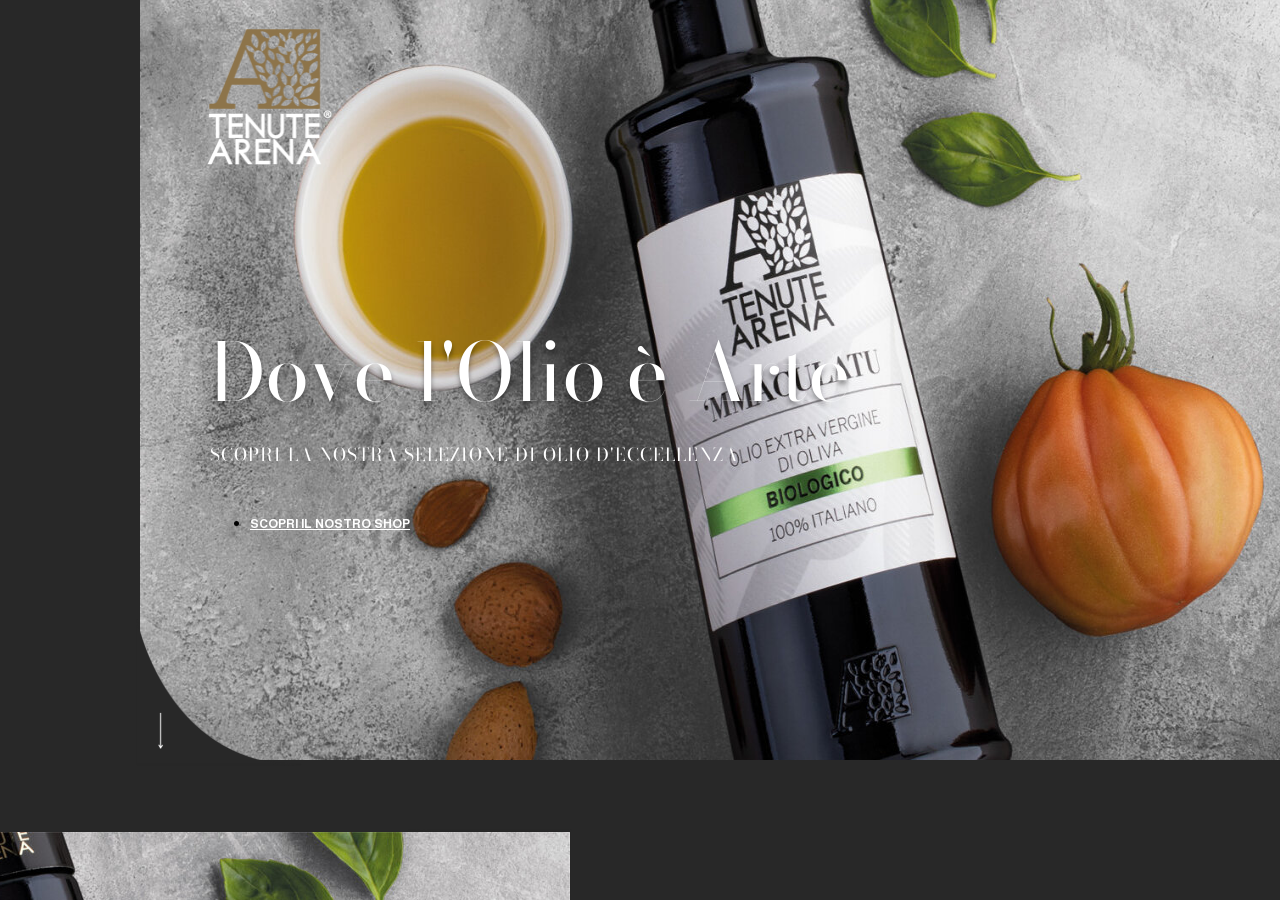
==== commit 71b484ca: "Rendi il clone 100% self-contained: immagini reali locali Recuperate tutte le immagini di contenuto " ====
--- a/index.html
+++ b/index.html
@@ -1 +1 @@
-<!doctype html><html lang="it"><head><title>Olio Extra Vergine di Oliva Biologico Tenute Arena - Tenuta Arena</title><meta name="description" content="Scopri la selezione d'eccezione di olio extravergine di oliva biologico di Tenute Arena. Olio prodotto con cultivar siciliane autoctone, raccolte a mano in modo tradizionale." /><meta charset="utf-8" /><link rel="preconnect" href="https://globaluserfiles.com"><meta property="og:title" content="TENUTE ARENA | Dove l'olio è arte" /><meta property="og:description" content="L’Olio Extra Vergine di Oliva Biologico Tenute Arena è prodotto con cultivar biologiche autoctone siciliane più resistenti alle condizioni climatiche sfavorevoli e alle piante infestanti. Le nostre olive Biologiche sono raccolte a mano aspettando il giusto grado di maturazione. Subiscono un’ estrazione a freddo rigorosamente nella stessa giornata in cui sono state raccolte, così da ottenere il miglior Olio Extra Vergine di Oliva Biologico, ricco di profumi e di qualità nutritive." /><meta name="fragment" content="!" /><meta property="og:site_name" content="Tenuta Arena"><meta property="og:url" content="https://www.tenutaarena.com/it/home" /><meta property="og:image" content="https://tenutaarena.com/ogfile/home_it.jpg" /><meta name="twitter:title" content="TENUTE ARENA | Dove l'olio è arte" /><meta name="twitter:description" content="L’Olio Extra Vergine di Oliva Biologico Tenute Arena è prodotto con cultivar biologiche autoctone siciliane più resistenti alle condizioni climatiche sfavorevoli e alle piante infestanti. Le nostre olive Biologiche sono raccolte a mano aspettando il giusto grado di maturazione. Subiscono un’ estrazione a freddo rigorosamente nella stessa giornata in cui sono state raccolte, così da ottenere il miglior Olio Extra Vergine di Oliva Biologico, ricco di profumi e di qualità nutritive." /><meta name="twitter:image" content="https://tenutaarena.com/ogfile/home_it.jpg" /><meta name="robots" content="all" /><meta name="revisit-after" content="10 days" /><meta name="viewport" content="width=1024" /> <style>.style_000000001{font-size:14px;font-family:Roboto; color:rgb(119,119,119);} .style_000000002{ font-size:16px; font-family:Roboto; color:rgb(255,255,255);} .style_000000003{ font-size:48px; font-family:Roboto; color:rgb(255,255,255);} .style_000000004{ font-size:16px; font-family:Roboto; color:rgb(33,33,33);} .style_000000006{ font-size:48px; font-family:Roboto; color:rgb(0,0,0);} .style_000000007{ font-size:14px; font-family:Roboto; color:rgb(255,255,255);} .style_000000005{ font-size:22px; font-family:Roboto; color:rgb(33,33,33);}</style><style>a, a:link, a:active, a:visited{ color: #0073b6; text-decoration:underline; } a:hover{ color: #0073b6; text-decoration:underline;}</style><link id="fontstyle" href="fontstyle.css" rel="stylesheet" /><link href="https://fonts.googleapis.com/css?family=Open+Sans:n,b,i,bi%7CRoboto:n,b,i,bi&display=swap" rel="stylesheet" /><style>@font-face {font-display: swap; font-family: c-bodonimoda_72pt-regular; src: url('font/c-bodonimoda_72pt-regular.woff');}@font-face {font-display: swap; font-family: c-texgyreheros-regular; src: url('font/c-texgyreheros-regular.woff');}@font-face {font-display: swap; font-family: c-bodonimoda_48pt-semibold; src: url('font/c-bodonimoda_48pt-semibold.woff');}@font-face {font-display: swap; font-family: c-texgyre-bold; src: url('font/c-texgyre-bold.woff');}@font-face {font-display: swap; font-family: c-bodonimoda_72pt-bold; src: url('font/c-bodonimoda_72pt-bold.woff');}@font-face {font-display: swap; font-family: c-bodonimoda_48pt-regular; src: url('font/c-bodonimoda_48pt-regular.woff');}@font-face {font-display: swap; font-family: c-roboto-light; src: url('font/c-roboto-light.woff');}@font-face {font-display: swap; font-family: c-bentonsansmedium; src: url('font/c-bentonsansmedium.woff');}@font-face {font-display: swap; font-family: c-bentonsanslight; src: url('font/c-bentonsanslight.woff');}</style><link href="img/favicon.png" rel="icon" type="image/x-icon" /><link rel="canonical" href="https://www.tenutaarena.com/it/"/><style>html {-webkit-text-size-adjust: 100%;}* {margin: 0;}#mc5 h1,#mc5 h2,#mc5 h3,#mc5 h4,#mc5 h5,#mc5 h6 {font-weight: 400;}body,#website {font-size: 16px;overflow-x: hidden;overflow-y: hidden;overflow-y:auto;background: #282828;margin: 0;font-family: 'Open Sans', sans-serif;position: absolute;top: 0px;left: 0px;width: 100%;height: 100%;-webkit-overflow-scrolling: touch;}div,span {max-height: 100000px;}.testoc {line-height: 1.2;vertical-align: top;}.testoc span>span>a,.testoc span>font>span>a {display: inline-block}body.flazioNoScroll {overflow: hidden !important;}body *::-webkit-scrollbar {width: 8px;}body *::-webkit-scrollbar-thumb {border-radius: 15px;background: rgba(153, 156, 161, 0.8);}body *::-webkit-scrollbar-track {border-radius: 5px;border: 1px solid rgba(255, 255, 255, 0.1);background: rgba(0, 0, 0, 0.1);}.yscrollbar {position: absolute;top: 0;right: 0;width: 10px;background: red;z-index: 30000;-webkit-border-radius: 15px;-moz-border-radius: 15px;border-radius: 15px;/* Background */background: rgba(0, 0, 0, 0.2);/* Border bottom light */border-bottom: 1px solid rgba(255, 255, 255, 0.1);/* Inner top shadow */-moz-box-shadow: inset 0 3px 5px rgba(0, 0, 0, 0.1);-webkit-box-shadow: inset 0 3px 5px rgba(0, 0, 0, 0.1);box-shadow: inset 0 3px 5px rgba(0, 0, 0, 0.1);}.yscroller {background: #bbd;position: relative;top: 0;left: 0;width: 100%;height: 70px;cursor: pointer;}.yscroller:hover {background: #bbd;position: relative;top: 0;left: 0;cursor: pointer;-webkit-border-radius: 15px;-moz-border-radius: 15px;border-radius: 15px;}.yscroller:active {background: #003399;position: relative;top: 0;left: 0;width: 100%;height: 70px;cursor: pointer;}body.overflow_recaptha {height: auto !important;overflow: scroll !important;}div#mc5.popup:after {content: "";position: fixed;display: block;background: rgba(0, 0, 0, 0.6);width: 100%;height: 100%;top: 0px;left: 0px;z-index: 2000;}</style>   <script type="application/ld+json">{"@context": "http://schema.org","@type": "WebSite","name": "Tenuta Arena","url": "https://tenutaarena.com"}</script><script>window["onlyChat"]=false;</script><script>window["enableSocial"]=false;</script><style></style><link rel="preload" as="script" href="https://ajax.googleapis.com/ajax/libs/jquery/3.5.1/jquery.min.js"><link rel="preload" as="script" href="https://code.jquery.com/ui/1.14.2/jquery-ui.min.js"></head><body> <div id="website"> <link rel="stylesheet" href="customstyle.css"><div id="aCC5" style="position:absolute; z-index:100; left: 50%; top: 0;"><div id="mc5" style="position:absolute; z-index:150; left: -500px; top: 0px;"><div data-type="element" style="z-index:1;position:absolute; top:-95px;right:937.5px;width:996px;height:135px"><div class="rettangolo" style="opacity:1;display:block; border-radius:20px;border-width:0px;border-color: #cccccc; background-color:#8a704a; width:100%; height:100%;"></div></div><div data-type="element" style="z-index:2;position:absolute; top:-89px;left:0px;width:100vw;height:849px"><img style="position:absolute; width:100vw;height:849px" src="https://globaluserfiles.com/media/137771_0c96e170b827c49d34d565c83724c7e26f20c977.jpeg/v1/w_0,h_849/frame-1920x1080-(cat.-heres)-8.jpeg" alt="Tenute Arena Olio Extra vergine di oliva, i.g.p. Sicilia, Heres, Nocellara etnea" title="Tenute Arena Olio Extra vergine di oliva, i.g.p. Sicilia, Heres, Nocellara etnea" ><img style="position:absolute; width:100vw;height:849px" src="https://globaluserfiles.com/media/137771_c08a47bb89692ad60f6f40a549fa1306fa9490f2.jpeg/v1/w_0,h_849/frame-1920x1080-(cat.-sigillo)-5.jpeg" alt="Tenute Arena Olio Extra vergine di oliva, i.g.p. Sicilia, Calcabrina, Biologico" title="Tenute Arena Olio Extra vergine di oliva, i.g.p. Sicilia, Calcabrina, Biologico" ><img style="position:absolute; width:100vw;height:849px" src="https://globaluserfiles.com/media/137771_6fdbc851edf391909cab5be0b28a72921e821f15.jpeg/v1/w_0,h_849/frame-1920x1080-(cat.-gdo)-12.jpeg" alt="eyJpdCI6IlRlbnV0ZSBBcmVuYSBPbGlvIEV4dHJhIHZlcmdpbmUgZGkgb2xpdmEsIGkuZy5wLiBTaWNpbGlhLCBT+WZmdXJ1LCBCaWFuY29saWxsYSJ9" title="eyJpdCI6IlRlbnV0ZSBBcmVuYSBPbGlvIEV4dHJhIHZlcmdpbmUgZGkgb2xpdmEsIGkuZy5wLiBTaWNpbGlhLCBT+WZmdXJ1LCBCaWFuY29saWxsYSJ9" ><img style="position:absolute; width:100vw;height:849px" src="https://globaluserfiles.com/media/137771_ac46ff73ad53c5c2b8442efa59cc86c7b5ded505.jpeg/v1/w_0,h_849/frame-1920x1080-(cat.-heres)-9.jpeg" alt="Tenute Arena Olio Extra vergine di oliva, i.g.p. Sicilia, Heres, Tonda Iblea" title="Tenute Arena Olio Extra vergine di oliva, i.g.p. Sicilia, Heres, Tonda Iblea" ><img style="position:absolute; width:100vw;height:849px" src="https://globaluserfiles.com/media/137771_d77730b72263d28972ac3131d81bf83c5fbdf659.jpeg/v1/w_0,h_849/frame-1920x1080-(cat.-sigillo)-6.jpeg" alt="Tenute Arena Olio Extra vergine di oliva, i.g.p. Sicilia, Barbariccia, Biologico" title="Tenute Arena Olio Extra vergine di oliva, i.g.p. Sicilia, Barbariccia, Biologico" ><img style="position:absolute; width:100vw;height:849px" src="https://globaluserfiles.com/media/137771_849e417bb46c241919556a6b1136e5f737eb1bc8.jpeg/v1/w_0,h_849/frame-1920x1080-(cat.-gdo)-17.jpeg" alt="Tenute Arena Olio Extra vergine di oliva, i.g.p. Sicilia, 'Mmaculatu, Biologico" title="Tenute Arena Olio Extra vergine di oliva, i.g.p. Sicilia, 'Mmaculatu, Biologico" ></div><div data-type="element" style="z-index:3;position:absolute; top:-81px;left:0px;width:100vw;height:542px"><div class="rettangolo" style="opacity:0;display:block; border-width:0px;border-color: #cccccc; background-color:#ffffff; width:100%; height:100%;"></div></div><div data-type="element" style="z-index:4;position:absolute; top:-2px;right:203.5px;width:8px;height:41px"></div><div data-type="element" style="z-index:5;position:absolute; top:-1px;right:216.5px;width:220px;height:40px"><div class="show-menu"> </div><ul style="font-size: 12px;font-family: c-bentonsansmedium;" class="nav menu"><li style="line-height:40px;"><a style="color: #ffffff;" title="AREA PRIVATA" href="#" data-disabled="shop" >AREA PRIVATA</a></li></ul></div><div data-type="footer" style="z-index:6;position:absolute; top:6138px;left:0px;width:100vw;height:485px"><div class="rettangolo" style="opacity:1;display:block; border-radius:0px;border-width:1px;border-color: #cccccc; background-color:#000000; width:100%; height:100%;"></div></div><div data-type="footer" style="z-index:7;position:absolute; top:6138px;left:0px;width:100vw;height:485px"><div class="rettangolo" style="opacity:1;display:block; border-radius:0px;border-width:1px;border-color: #cccccc; background-color:#000000; width:100%; height:100%;"></div></div><div data-type="footer" style="z-index:990;position:absolute; top:6138px;left:px;width:173px;height:31px"><p style="line-height:1.4; letter-spacing: 4px;"><span class="style_1652258455866">​CONTATTI</span></p></div><div data-type="element" style="z-index:989;position:absolute; top:9px;right:905.5px;width:767px;height:48px"><p style="letter-spacing:1px;"><span class="style_1659519237662" style="letter-spacing:0px;">Spedizione gratuita per ordini superiori a € 70</span></p></div><div data-type="element" style="z-index:12;position:absolute; top:14px;left:59.5px;width:139px;height:165px"><a class="internal" href="index.html"><img style="width:139px;height:165px" src="https://globaluserfiles.com/media/137771_55db5ca8362165b65a4e0b39f8713d5698139cdb.png/v1/w_0,h_165/logo_tenutearena_white.png" alt="logo_tenutearena_white" title="logo_tenutearena_white" ></a></div><div data-type="element" style="z-index:14;position:absolute; top:53px;right:1176.5px;width:1013px;height:85px"><div class="show-menu"> </div><ul style="font-size: 12px;font-family: c-bentonsansmedium;display: flex;" class="nav menu"><li style="line-height:85px;margin-right: 12px;padding-right: 0px;"><a style="color: #ffffff;" title="HOME" href="index.html" ><div>HOME</div></a></li><li style="line-height:85px;margin-right: 12px;padding-right: 0px;"><a style="color: #ffffff;" title="PROMOZIONI" href="#" data-disabled="shop" >PROMOZIONI</a></li><li style="line-height:85px;margin-right: 12px;padding-right: 0px;"><a style="color: #ffffff;" title="TENUTE ARENA" href="tenute-arena.html" >TENUTE ARENA</a></li><li style="line-height:85px;margin-right: 12px;padding-right: 0px;"><a style="color: #ffffff;" title="LINEE OLIO" href="linee-olio.html" >LINEE OLIO</a><ul><li style="line-height:85px;margin-right: 12px;padding-right: 0px;"><a style="color: #ffffff;" title="Linea Sigillo" href="linea-sigillo.html" >Linea Sigillo</a></li><li style="line-height:85px;margin-right: 12px;padding-right: 0px;"><a style="color: #ffffff;" title="Linea Olio d'eccellenza" href="linea-gdo.html" >Linea Olio d'eccellenza</a></li><li style="line-height:85px;margin-right: 12px;padding-right: 0px;"><a style="color: #ffffff;" title="Linea Alta Ristorazione" href="linea-horeca.html" >Linea Alta Ristorazione</a></li><li style="line-height:85px;margin-right: 12px;padding-right: 0px;"><a style="color: #ffffff;" title="Linea Oli Aromatizzati" href="oli-aromatizzati.html" >Linea Oli Aromatizzati</a></li></ul></li><li style="line-height:85px;margin-right: 12px;padding-right: 0px;"><a style="color: #ffffff;" title="SHOP" href="#" data-disabled="shop" >SHOP</a></li><li style="line-height:85px;margin-right: 12px;padding-right: 0px;"><a style="color: #ffffff;" title="CONTATTI" href="contatti.html" >CONTATTI</a></li></ul></div><div data-type="element" style="z-index:15;position:absolute; top:57px;right:149.5px;width:120px;height:62px"></div><div data-type="element" style="z-index:16;position:absolute; top:70px;right:370.5px;width:215px;height:49px"><div class="show-menu"> </div><ul style="font-size: 12px;font-family: c-texgyre-bold;" class="nav menu"><li style="line-height:49px;"><a style="color: #ffffff;" title="GIFT BOX" href="box-regalo.html" >GIFT BOX</a></li></ul></div><div data-type="footer" style="z-index:17;position:absolute; top:6236px;left:59.5px;width:136px;height:93px"><a class="internal" href="index.html"><img style="width:136px;height:93px" src="https://globaluserfiles.com/media/137771_55db5ca8362165b65a4e0b39f8713d5698139cdb.png/v1/w_136,h_0/logo_tenutearena_white.png" alt="logo_tenutearena_white" title="logo_tenutearena_white" ></a></div><div data-type="footer" style="z-index:18;position:absolute; top:6236px;left:-200px;width:136px;height:93px"><a class="internal" href="index.html"><img style="width:136px;height:93px" src="https://globaluserfiles.com/media/137771_55db5ca8362165b65a4e0b39f8713d5698139cdb.png/v1/w_136,h_0/logo_tenutearena_white.png" alt="logo_tenutearena_white" title="logo_tenutearena_white" ></a></div><div data-type="element" style="z-index:19;position:absolute; top:112.99715423584px;right:503px;width:636px;height:678px"><img style="position:absolute; width:636px;height:678px" src="https://globaluserfiles.com/media/137771_e8fda6f3d6166a9176aea0ddca97123a14dd9f8f.png/v1/w_0,h_678/arena_back_home.png" alt="Tenute Arena" title="Tenute Arena" ></div><div data-type="footer" style="z-index:980;position:absolute; top:6274px;right:194px;width:173px;height:31px"><p style="line-height:1.4; letter-spacing: 4px;"><span class="style_1652258455866">​CONTATTI</span></p></div><div data-type="element" style="z-index:21;position:absolute; top:138px;right:936.5px;width:1031px;height:1px"><div class="rettangolo" style="opacity:0.54;display:block; border-radius:0px;border-width:0px;border-color: #cccccc; background-color:#8a704a; width:100%; height:100%;"></div></div><div data-type="footer" style="z-index:978;position:absolute; top:6278px;right:600.5px;width:290px;height:48px"><p style="line-height:1.4; letter-spacing: 4px;"><span class="style_1659538210818">SHOP ONLINE</span></p></div><div data-type="footer" style="z-index:977;position:absolute; top:6278px;right:600.5px;width:290px;height:48px"><p style="line-height:1.4; letter-spacing: 4px;"><span class="style_1659538210818">SHOP ONLINE</span></p></div><div data-type="footer" style="z-index:976;position:absolute; top:6278px;right:238.5px;width:290px;height:48px"><p style="line-height:1.4; letter-spacing: 4px;"><span class="style_1659538210818">INFORMAZIONI</span></p></div><div data-type="footer" style="z-index:25;position:absolute; top:6304px;right:767.5px;width:196px;height:162px"><div class="show-menu"> </div><ul style="font-size: 10px;font-family: c-bentonsansmedium;" class="nav menu"><li style="margin-right: 8px;padding-right: 3.5px;"><a style="color: #ffffff;" title="HOME" href="index.html" ><div>HOME</div></a></li><li style="margin-right: 8px;padding-right: 3.5px;"><a style="color: #ffffff;" title="TENUTE ARENA" href="tenute-arena.html" >TENUTE ARENA</a></li><li style="margin-right: 8px;padding-right: 3.5px;"><a style="color: #ffffff;" title="SHOP ONLINE" href="#" data-disabled="shop" >SHOP ONLINE</a></li><li style="margin-right: 8px;padding-right: 3.5px;"><a style="color: #ffffff;" title="INFO &amp; CONTATTI" href="contatti.html" >INFO &amp; CONTATTI</a></li></ul></div><div data-type="footer" style="z-index:26;position:absolute; top:6304px;right:767.5px;width:196px;height:162px"><div class="show-menu"> </div><ul style="font-size: 10px;font-family: c-bentonsansmedium;" class="nav menu"><li style="margin-right: 8px;padding-right: 3.5px;"><a style="color: #ffffff;" title="HOME" href="index.html" ><div>HOME</div></a></li><li style="margin-right: 8px;padding-right: 3.5px;"><a style="color: #ffffff;" title="TENUTE ARENA" href="tenute-arena.html" >TENUTE ARENA</a></li><li style="margin-right: 8px;padding-right: 3.5px;"><a style="color: #ffffff;" title="SHOP ONLINE" href="#" data-disabled="shop" >SHOP ONLINE</a></li><li style="margin-right: 8px;padding-right: 3.5px;"><a style="color: #ffffff;" title="INFO &amp; CONTATTI" href="contatti.html" >INFO &amp; CONTATTI</a></li></ul></div><div data-type="footer" style="z-index:27;position:absolute; top:6321px;right:608.5px;width:169px;height:130px"><div class="show-menu"> </div><ul style="font-size: 10px;font-family: c-bentonsansmedium;" class="nav menu"><li style="margin-right: 8px;padding-right: 3.5px;"><a style="color: #ffffff;" title="LINEA SIGILLO" href="linea-sigillo.html" ><div>LINEA SIGILLO</div></a></li><li style="margin-right: 8px;padding-right: 3.5px;"><a style="color: #ffffff;" title="LINEA OLIO D'ECCELLENZA" href="linea-gdo.html" >LINEA OLIO D'ECCELLENZA</a></li><li style="margin-right: 8px;padding-right: 3.5px;"><a style="color: #ffffff;" title="LINEA ALTA RISTORAZIONE" href="linea-horeca.html" >LINEA ALTA RISTORAZIONE</a></li><li style="margin-right: 8px;padding-right: 3.5px;"><a style="color: #ffffff;" title="LINEA OLI AROMATIZZATI" href="#" data-disabled="shop" ><div>LINEA OLI AROMATIZZATI</div></a></li></ul></div><div data-type="footer" style="z-index:28;position:absolute; top:6321px;right:428.5px;width:169px;height:130px"><div class="show-menu"> </div><ul style="font-size: 10px;font-family: c-bentonsansmedium;" class="nav menu"><li style="margin-right: 8px;padding-right: 3.5px;"><a style="color: #ffffff;" title="CERTIFICAZIONI" href="certificazioni.html" >CERTIFICAZIONI</a></li><li style="margin-right: 8px;padding-right: 3.5px;"><a style="color: #ffffff;" title="CONDIZIONI E RESI" href="condizioni-vendita.html" ><div>CONDIZIONI E RESI</div></a></li><li style="margin-right: 8px;padding-right: 3.5px;"><a style="color: #ffffff;" title="PRIVACY POLICY" href="privacy-policy.html" ><div>PRIVACY POLICY</div></a></li><li style="margin-right: 8px;padding-right: 3.5px;"><a style="color: #ffffff;" title="COOKIE POLICY" href="cookie-policy.html" >COOKIE POLICY</a></li></ul></div><div data-type="footer" style="z-index:29;position:absolute; top:6321px;right:428.5px;width:169px;height:130px"><div class="show-menu"> </div><ul style="font-size: 10px;font-family: c-bentonsansmedium;" class="nav menu"><li style="margin-right: 8px;padding-right: 3.5px;"><a style="color: #ffffff;" title="CERTIFICAZIONI" href="certificazioni.html" >CERTIFICAZIONI</a></li><li style="margin-right: 8px;padding-right: 3.5px;"><a style="color: #ffffff;" title="CONDIZIONI E RESI" href="condizioni-vendita.html" ><div>CONDIZIONI E RESI</div></a></li><li style="margin-right: 8px;padding-right: 3.5px;"><a style="color: #ffffff;" title="PRIVACY POLICY" href="privacy-policy.html" ><div>PRIVACY POLICY</div></a></li><li style="margin-right: 8px;padding-right: 3.5px;"><a style="color: #ffffff;" title="COOKIE POLICY" href="cookie-policy.html" >COOKIE POLICY</a></li></ul></div><div data-type="footer" style="z-index:30;position:absolute; top:6321px;right:608.5px;width:169px;height:130px"><div class="show-menu"> </div><ul style="font-size: 10px;font-family: c-bentonsansmedium;" class="nav menu"><li style="margin-right: 8px;padding-right: 3.5px;"><a style="color: #ffffff;" title="LINEA SIGILLO" href="linea-sigillo.html" ><div>LINEA SIGILLO</div></a></li><li style="margin-right: 8px;padding-right: 3.5px;"><a style="color: #ffffff;" title="LINEA OLIO D'ECCELLENZA" href="linea-gdo.html" >LINEA OLIO D'ECCELLENZA</a></li><li style="margin-right: 8px;padding-right: 3.5px;"><a style="color: #ffffff;" title="LINEA ALTA RISTORAZIONE" href="linea-horeca.html" >LINEA ALTA RISTORAZIONE</a></li><li style="margin-right: 8px;padding-right: 3.5px;"><a style="color: #ffffff;" title="LINEA OLI AROMATIZZATI" href="#" data-disabled="shop" ><div>LINEA OLI AROMATIZZATI</div></a></li></ul></div><div data-type="footer" style="z-index:969;position:absolute; top:6329px;right:240.5px;width:199px;height:181px"><p style="line-height:1.3;"><span class="style_1684416608026" style="line-height:1.3;">Tenuta Arena S.S.Agricola</span><span class="style_1684416173769" style="line-height:1.3;"> Sp4 km 13,5 94015 Piazza Armerina</span></p><p style="line-height:1.3;">&nbsp;</p><p style="line-height:1.3;"><span class="style_1684416173769" style="line-height:1.3;">0935 959638&nbsp;</span></p><p style="line-height:1.3;"><span class="style_1684416173769" style="line-height:1.3;">0935 1976468&nbsp;</span></p><p style="line-height:1.3;"><span class="style_1684416173769" style="line-height:1.3;">info@tenutaarena.com</span></p></div><div data-type="footer" style="z-index:968;position:absolute; top:6329px;left:1019px;width:199px;height:181px"><p style="line-height:1.3;"><span class="style_1684416608026" style="line-height:1.3;">Tenuta Arena S.S.Agricola</span><span class="style_1684416173769" style="line-height:1.3;"> Sp4 km 13,5 94015 Piazza Armerina</span></p><p style="line-height:1.3;">&nbsp;</p><p style="line-height:1.3;"><span class="style_1684416173769" style="line-height:1.3;">0935 959638&nbsp;</span></p><p style="line-height:1.3;"><span class="style_1684416173769" style="line-height:1.3;">0935 1976468&nbsp;</span></p><p style="line-height:1.3;"><span class="style_1684416173769" style="line-height:1.3;">info@tenutaarena.com</span></p></div><div data-type="footer" style="z-index:967;position:absolute; top:6355px;left:68.5px;width:414px;height:155px"><p><span style="color:rgb(255,255,255);font-family:c-texgyreheros-regular;font-size:12px;"><span class="style_1684416271465" style="background-color:rgba(0, 0, 0, 0);">Tenuta Arena è l’espressione della sensibilità e dell’entusiasmo di una nuova generazione che continua la tradizione di famiglia iniziata nel 1966, da sempre distinta per la passione nella coltivazione dell’ulivo e l’amore per i sapori di una volta, e che ogni anno in autunno rinnova la magia dell’olio.</span></span></p></div><div data-type="footer" style="z-index:966;position:absolute; top:6355px;left:-191px;width:414px;height:155px"><p><span style="color:rgb(255,255,255);font-family:c-texgyreheros-regular;font-size:12px;"><span class="style_1684416271465" style="background-color:rgba(0, 0, 0, 0);">Tenuta Arena è l’espressione della sensibilità e dell’entusiasmo di una nuova generazione che continua la tradizione di famiglia iniziata nel 1966, da sempre distinta per la passione nella coltivazione dell’ulivo e l’amore per i sapori di una volta, e che ogni anno in autunno rinnova la magia dell’olio.</span></span></p></div><div data-type="element" style="z-index:965;position:absolute; top:340px;left:69px;width:689px;height:271px"><h2><span class="style_1659519688935" style="line-height:0.8;text-shadow:rgba(0, 0, 0, 0.4) 0px 4px 5px;">Dove l'Olio è Arte</span></h2></div><div data-type="footer" style="z-index:37;position:absolute; top:6497px;left:0px;width:100vw;height:1px"><div class="rettangolo" style="opacity:0.54;display:block; border-radius:0px;border-width:0px;border-color: #cccccc; background-color:#8a704a; width:100%; height:100%;"></div></div><div data-type="footer" style="z-index:38;position:absolute; top:6542px;right:209.5px;width:170px;height:50px"><br><span itemscope itemtype="http://schema.org/Organization"><link itemprop="url" href="https://www.tenutaarena.com"><a itemprop="sameAs" href="https://it-it.facebook.com/tenutaarena/">facebook</a><br><a itemprop="sameAs" href="https://www.instagram.com/tenutearena/?igshid=YmMyMTA2M2Y%3D">instagram</a><br></span></div><div data-type="footer" style="z-index:39;position:absolute; top:6542px;left:1050px;width:170px;height:50px"><br><span itemscope itemtype="http://schema.org/Organization"><link itemprop="url" href="https://www.tenutaarena.com"><a itemprop="sameAs" href="https://it-it.facebook.com/tenutaarena/">facebook</a><br><a itemprop="sameAs" href="https://www.instagram.com/tenutearena/?igshid=YmMyMTA2M2Y%3D">instagram</a><br></span></div><div data-type="footer" style="z-index:40;position:absolute; top:6543px;left:60.5px;width:111px;height:29px"><img style="position:absolute; width:111px;height:29px" src="https://globaluserfiles.com/media/100248_cb32038f561181eeeaa05f7c6e74393cf0e44df7.png/v1/w_111,h_0/mastercardhrzrev300px2x.png" alt="mastercardhrzrev300px2x" title="mastercardhrzrev300px2x" ></div><div data-type="footer" style="z-index:41;position:absolute; top:6543px;left:-199px;width:111px;height:29px"><img style="position:absolute; width:111px;height:29px" src="https://globaluserfiles.com/media/100248_cb32038f561181eeeaa05f7c6e74393cf0e44df7.png/v1/w_111,h_0/mastercardhrzrev300px2x.png" alt="mastercardhrzrev300px2x" title="mastercardhrzrev300px2x" ></div><div data-type="footer" style="z-index:958;position:absolute; top:6544px;right:714.5px;width:548px;height:67px"><p style="line-height:1.4;text-align:left;"><span class="style_1684416271465">www.tenutaarena.com&nbsp;@ All Right Reserved 2026 | Sito web realizzato da </span><a href="#" data-disabled="builder"><span class="style_1684416271465">Flazio Experience&nbsp;</span></a><br><span class="style_1659522421648">​</span></p></div><div data-type="footer" style="z-index:957;position:absolute; top:6544px;left:545px;width:548px;height:67px"><p style="line-height:1.4;text-align:left;"><span class="style_1684416271465">www.tenutaarena.com&nbsp;@ All Right Reserved 2026 | Sito web realizzato da </span><a href="#" data-disabled="builder"><span class="style_1684416271465">Flazio Experience&nbsp;</span></a><br><span class="style_1659522421648">​</span></p></div><div data-type="footer" style="z-index:44;position:absolute; top:6545px;left:176.5px;width:55px;height:17px"><img style="position:absolute; width:55px;height:17px" src="https://globaluserfiles.com/media/100248_8c1a6e47fcfb65e9dc997bbbefd5592350336b3e.png/v1/w_55,h_0/nexy.png" alt="nexy" title="nexy" ></div><div data-type="footer" style="z-index:45;position:absolute; top:6545px;left:244.5px;width:70px;height:17px"><img style="position:absolute; width:70px;height:17px" src="https://globaluserfiles.com/media/100248_27e7809f6004b2efdb9360ae7c5080ad13904efd.png/v1/w_70,h_0/ppcom-white1.png" alt="ppcom-white1" title="ppcom-white1" ></div><div data-type="footer" style="z-index:46;position:absolute; top:6545px;left:-15px;width:70px;height:17px"><img style="position:absolute; width:70px;height:17px" src="https://globaluserfiles.com/media/100248_27e7809f6004b2efdb9360ae7c5080ad13904efd.png/v1/w_70,h_0/ppcom-white1.png" alt="ppcom-white1" title="ppcom-white1" ></div><div data-type="footer" style="z-index:47;position:absolute; top:6545px;left:-83px;width:55px;height:17px"><img style="position:absolute; width:55px;height:17px" src="https://globaluserfiles.com/media/100248_8c1a6e47fcfb65e9dc997bbbefd5592350336b3e.png/v1/w_55,h_0/nexy.png" alt="nexy" title="nexy" ></div><div data-type="element" style="z-index:952;position:absolute; top:441px;left:70px;width:613px;height:48px"><p style="letter-spacing: 1px;"><span class="style_1659519474307">SCOPRI LA NOSTRA SELEZIONE DI OLIO D&#39;ECCELLENZA</span></p></div><div data-type="element" style="z-index:49;position:absolute; top:490px;left:70px;width:291px;height:67px"><div class="show-menu"> </div><ul style="font-size: 12px;font-family: c-texgyre-bold;" class="nav menu"><li style="line-height:67px;"><a style="color: #ffffff;" title="SCOPRI IL NOSTRO SHOP" href="#" data-disabled="shop" >SCOPRI IL NOSTRO SHOP</a></li></ul></div><div data-type="footer" style="z-index:949;position:absolute; top:6651px;left:67.5px;width:481px;height:47px"><p style="line-height:1.4;text-align:left;"><span class="style_1684416271465">Consegna in 24/48 ore IN TUTTA ITALIA - Spedizione gratuita per ordini superiori a € 70.</span></p></div><div data-type="footer" style="z-index:946;position:absolute; top:6651px;left:-192px;width:481px;height:47px"><p style="line-height:1.4;text-align:left;"><span class="style_1684416271465">Consegna in 24/48 ore IN TUTTA ITALIA - Spedizione gratuita per ordini superiori a € 70.</span></p></div><div data-type="element" style="z-index:57;position:absolute; top:609px;left:-12px;width:184px;height:168px"><img style="position:absolute; width:184px;height:168px" src="https://globaluserfiles.com/media/137771_f0664c6f7faae8a562cbd809239a2d0a2eec159d.png/v1/w_184,h_0/0.png" alt="vezzo grafico" title="vezzo grafico" ></div><div data-type="element" style="z-index:58;position:absolute; top:707px;left:-3px;width:47px;height:47px"><img style="position:absolute; width:47px;height:47px" src="https://globaluserfiles.com/media/137771_5db3a97d72b7c3cb2c1e7fa56ac08cd456b7d349.png/v1/w_47,h_0/down-arrow%20(3).png" alt="immagine bianca" title="immagine bianca" ></div><div data-type="element" style="z-index:59;position:absolute; top:746.00427246094px;left:-70.007095336914px;width:61.5px;height:24px"></div><div data-type="element" style="z-index:60;position:absolute; top:814px;left:258px;width:184px;height:168px"><img style="position:absolute; width:184px;height:168px" src="https://globaluserfiles.com/media/137771_6234372b1528de131e7039de2652c647e2751a2f.png/v1/w_184,h_0/01.png" alt="vezzo grafico" title="vezzo grafico" ></div><div data-type="element" style="z-index:61;position:absolute; top:832px;left:-530px;width:960px;height:772px"><img style="position:absolute; width:960px;height:772px" src="https://globaluserfiles.com/media/137771_81e20fc5863ffe6da8cd4c141970960fb3014cb5.jpeg/v1/w_960,h_0/_mmaculatu-still-life.jpeg" alt="Tenute Arena Olio Extra vergine di oliva, i.g.p. Sicilia, 'Mmaculatu, Biologico" title="Tenute Arena Olio Extra vergine di oliva, i.g.p. Sicilia, 'Mmaculatu, Biologico" ></div><div data-type="element" style="z-index:938;position:absolute; top:955px;left:530px;width:545px;height:415px"><h1><span class="style_1659519688935" style="text-shadow:rgba(0, 0, 0, 0.4) 0px 4px 5px;">Olio Extravergine di Oliva Biologico</span></h1></div><div data-type="element" style="z-index:937;position:absolute; top:1383px;left:530px;width:452px;height:223px"><h3><span class="style_1684416204623">L’<strong>Olio Extra Vergine</strong> di <strong>Oliva Biologico Tenute Arena</strong> è prodotto con cultivar biologiche autoctone siciliane più resistenti alle condizioni climatiche sfavorevoli e alle piante infestanti. Le nostre<strong> olive Biologiche sono raccolte a mano aspettando il giusto grado di maturazione.</strong></span></h3><p style="line-height:1.8;">&nbsp;</p><p style="line-height:1.8;">&nbsp;</p></div><div data-type="element" style="z-index:64;position:absolute; top:1400px;left:906px;width:532px;height:355px"><img style="position:absolute; width:532px;height:355px" src="https://globaluserfiles.com/media/137771_9afe5564ff284abac3ae1fb832fa225f895d0243.png/v1/w_532,h_0/l1.png" alt="olio extra vergine di oliva" title="olio extra vergine di oliva" ></div><div data-type="element" style="z-index:65;position:absolute; top:1537px;left:531px;width:291px;height:67px"><div class="show-menu"> </div><ul style="font-size: 12px;font-family: c-texgyre-bold;" class="nav menu"><li style="line-height:67px;"><a style="color: #ffffff;" title="scopri di piu" href="tenute-arena.html" >scopri di piu</a></li></ul></div><div data-type="element" style="z-index:66;position:absolute; top:1658px;left:501px;width:184px;height:168px"><img style="position:absolute; width:184px;height:168px" src="https://globaluserfiles.com/media/137771_4515862b4c3d43a71838aee87033bc018570ccc8.png/v1/w_184,h_0/02.png" alt="vezzo grafico " title="vezzo grafico " ></div><div data-type="element" style="z-index:67;position:absolute; top:1672px;left:515px;width:960px;height:772px"><a class="internal" href="box-regalo.html"><img style="width:960px;height:772px" src="https://globaluserfiles.com/media/137771_dbd463fd33118292530c4558cccc140b9d633c41.png/v1/w_960,h_0/freepik__use-the-exact-uploaded-product-box-containing-the-__98080.png" alt="freepik__use-the-exact-uploaded-product-box-containing-the-__98080" title="freepik__use-the-exact-uploaded-product-box-containing-the-__98080" ></a><a class="internal" href="box-regalo.html"><img style="width:960px;height:772px" src="https://globaluserfiles.com/media/137771_883b34b0994106b91042a2891160b684fba9faca.png/v1/w_960,h_0/freepik__create-a-cinematic-169-hero-image-for-a-product-de__98079.png" alt="freepik__create-a-cinematic-169-hero-image-for-a-product-de__98079" title="freepik__create-a-cinematic-169-hero-image-for-a-product-de__98079" ></a><a class="internal" href="box-regalo.html"><img style="width:960px;height:772px" src="https://globaluserfiles.com/media/137771_940f33ffc56da145dca2854aa2bb1cc0ce0dde60.jpeg/v1/w_960,h_0/freepik__use-the-exact-uploaded-product-box-containing-the-__98081.jpeg" alt="freepik__use-the-exact-uploaded-product-box-containing-the-__98081.jpeg" title="freepik__use-the-exact-uploaded-product-box-containing-the-__98081.jpeg" ></a></div><div data-type="element" style="z-index:932;position:absolute; top:1770px;left:65px;width:554px;height:415px"><p><span class="style_1659519688935" style="line-height:0.9em;text-shadow:rgba(0, 0, 0, 0.4) 0px 4px 5px;">La tua box regalo della Linea Keramos</span></p></div><div data-type="element" style="z-index:931;position:absolute; top:2017px;left:68.5px;width:417px;height:73px"><p><span class="style_1765268325145" style="line-height:0.8;text-shadow:none;">GIFT BOX NATALE</span></p></div><div data-type="element" style="z-index:930;position:absolute; top:2079px;left:67.5px;width:432px;height:183px"><p><span class="style_1684416204623" style="line-height:1.9em;">Custodiscono le nostre pregiate bottiglie di oli monovarietali insieme a delle ciotoline personalizzate in ceramica. Una proposta raffinata e contemporanea, ideale per chi desidera regalare qualità e stile.</span><br>&nbsp;</p></div><div data-type="element" style="z-index:71;position:absolute; top:2193px;left:68px;width:291px;height:67px"><div class="show-menu"> </div><ul style="font-size: 12px;font-family: c-texgyre-bold;" class="nav menu"><li style="line-height:67px;"><a style="color: #ffffff;" title="SCOPRI LE GIFT BOX" href="box-regalo.html" >SCOPRI LE GIFT BOX</a></li></ul></div><div data-type="element" style="z-index:72;position:absolute; top:2444px;right:0px;width:100vw;height:740px"><img style="position:absolute; width:100vw;height:740px" src="https://globaluserfiles.com/media/137771_e815b2bfdfe445be29cb079788af37fed0c5dc20.jpeg/v1/w_0,h_740/pietrapece-still-life.jpeg" alt="Tenute Arena Olio Extra vergine di oliva, i.g.p. Sicilia, Pietrapece, Tonda Iblea" title="Tenute Arena Olio Extra vergine di oliva, i.g.p. Sicilia, Pietrapece, Tonda Iblea" ></div><div data-type="element" style="z-index:73;position:absolute; top:2444px;left:-88px;width:745px;height:740px"><img style="position:absolute; width:745px;height:740px" src="https://globaluserfiles.com/media/137771_d77730b72263d28972ac3131d81bf83c5fbdf659.jpeg/v1/w_745,h_0/frame-1920x1080-(cat.-sigillo)-6.jpeg" alt="Tenute Arena Olio Extra vergine di oliva, i.g.p. Sicilia, Barbariccia, Biologico" title="Tenute Arena Olio Extra vergine di oliva, i.g.p. Sicilia, Barbariccia, Biologico" ></div><div data-type="element" style="z-index:74;position:absolute; top:2444px;left:217px;width:567px;height:740px"><img style="position:absolute; width:567px;height:740px" src="https://globaluserfiles.com/media/137771_8154dab152b9ba105b0f7b365b7a79197ae9994a.jpeg/v1/w_0,h_740/heres-bio-still-life.jpeg" alt="Tenute Arena Olio Extra vergine di oliva, i.g.p. Sicilia, Heres, Biologico" title="Tenute Arena Olio Extra vergine di oliva, i.g.p. Sicilia, Heres, Biologico" ></div><div data-type="element" style="z-index:75;position:absolute; top:2463px;left:11.5px;width:526px;height:700px"><div class="rettangolo" style="opacity:0;display:block; border-radius:0px;border-width:2px;border-color: #8a704a; background-color:#ffffff; width:100%; height:100%;"></div></div><div data-type="element" style="z-index:76;position:absolute; top:2464px;left:787px;width:21.5px;height:700px"><div class="rettangolo" style="opacity:0;display:block; border-radius:0px;border-width:2px;border-color: #8a704a; background-color:#ffffff; width:100%; height:100%;"></div></div><div data-type="element" style="z-index:77;position:absolute; top:2464px;left:237.00625610352px;width:526px;height:700px"><div class="rettangolo" style="opacity:0;display:block; border-radius:0px;border-width:2px;border-color: #8a704a; background-color:#ffffff; width:100%; height:100%;"></div></div><div data-type="element" style="z-index:78;position:absolute; top:2474px;left:1105px;width:203px;height:716px"><img style="position:absolute; width:203px;height:716px" src="https://globaluserfiles.com/media/137771_0742a195881d736dd1d34302ad711131b54fc035.png/v1/w_0,h_716/heres-biologico-50cl-(supporto-carta).png" alt="Tenute Arena Olio Extra vergine di oliva, i.g.p. Sicilia, Heres, Biologico" title="Tenute Arena Olio Extra vergine di oliva, i.g.p. Sicilia, Heres, Biologico" ></div><div data-type="element" style="z-index:79;position:absolute; top:2478px;left:569px;width:194px;height:713px"><img style="position:absolute; width:194px;height:713px" src="https://globaluserfiles.com/media/137771_0ae2da78da4b516bd84dc40b6f2f1814020bf88f.png/v1/w_0,h_713/rinaniura-nocellara-etnea-50cl.png" alt="Tenute Arena Olio Extra vergine di oliva, i.g.p. Sicilia, Rinaniura, Nocellara etnea" title="Tenute Arena Olio Extra vergine di oliva, i.g.p. Sicilia, Rinaniura, Nocellara etnea" ></div><div data-type="element" style="z-index:80;position:absolute; top:2489px;left:305px;width:197px;height:692px"><img style="position:absolute; width:197px;height:692px" src="https://globaluserfiles.com/media/137771_e5a6d390e008dc25139f37d921c15f1f990c45bc.png/v1/w_0,h_692/bottiglia-hexagon-olio-barbariccia-50cl.png" alt="Tenute Arena Olio Extra vergine di oliva, i.g.p. Sicilia, Barbariccia, Biologico" title="Tenute Arena Olio Extra vergine di oliva, i.g.p. Sicilia, Barbariccia, Biologico" ></div><div data-type="element" style="z-index:919;position:absolute; top:2672px;right:443.99719238281px;width:289px;height:167px"><p><span class="style_1659522759136">Linea Alta Ristorazione</span></p></div><div data-type="element" style="z-index:918;position:absolute; top:2674px;left:282px;width:265px;height:145px"><p><span class="style_1659522759136" style="line-height:1.1;">Linea Olio d'Eccellenza</span></p></div><div data-type="element" style="z-index:917;position:absolute; top:2674px;left:37.5px;width:201px;height:179px"><h2><span class="style_1659522759136" style="line-height:1.1;">Linea Sigillo</span></h2></div><div data-type="element" style="z-index:916;position:absolute; top:2793px;right:444.99719238281px;width:194px;height:139px"><p style="letter-spacing:1px;line-height:1.4;text-align:left;"><span class="style_1684416173769"><strong>Tenute Arena</strong></span></p><p style="letter-spacing:1px;line-height:1.4;text-align:left;"><span class="style_1684416173769">Scopri tutti i prodotti della Linea Alta Ristorazione</span></p></div><div data-type="element" style="z-index:915;position:absolute; top:2797px;left:284px;width:213px;height:139px"><p style="letter-spacing:1px;line-height:1.4;text-align:left;"><span class="style_1684416173769"><strong>Tenute Arena</strong>&nbsp;</span></p><p style="letter-spacing:1px;line-height:1.4;text-align:left;"><span class="style_1684416173769">Scopri tutti prodotti della Linea Olio d'Eccellenza a casa tua</span></p></div><div data-type="element" style="z-index:914;position:absolute; top:2797px;left:39.5px;width:170px;height:139px"><p style="letter-spacing:1px;line-height:1.4;text-align:left;"><span class="style_1684416173769"><strong>Tenute Arena</strong></span></p><p style="letter-spacing:1px;line-height:1.4;text-align:left;"><span class="style_1684416173769">Scopri tutti i prodotti della Linea Sigillo&nbsp;</span></p></div><div data-type="element" style="z-index:87;position:absolute; top:2879px;right:442.9970703125px;width:230px;height:58px"><div class="show-menu"> </div><ul style="font-size: 12px;font-family: c-texgyre-bold;" class="nav menu"><li style="line-height:58px;"><a style="color: #ccb4a6;" title="ACQUISTA ORA" href="linea-horeca.html" >ACQUISTA ORA</a></li></ul></div><div data-type="element" style="z-index:88;position:absolute; top:2888px;left:281px;width:230px;height:58px"><div class="show-menu"> </div><ul style="font-size: 12px;font-family: c-texgyre-bold;" class="nav menu"><li style="line-height:58px;"><a style="color: #ccb4a6;" title="ACQUISTA ORA" href="linea-gdo.html" >ACQUISTA ORA</a></li></ul></div><div data-type="element" style="z-index:89;position:absolute; top:2888px;left:36.5px;width:230px;height:58px"><div class="show-menu"> </div><ul style="font-size: 12px;font-family: c-texgyre-bold;" class="nav menu"><li style="line-height:58px;"><a style="color: #ccb4a6;" title="ACQUISTA ORA" href="linea-sigillo.html" >ACQUISTA ORA</a></li></ul></div><div data-type="element" style="z-index:90;position:absolute; top:3118px;left:-384px;width:707px;height:471px"><img style="position:absolute; width:707px;height:471px" src="https://globaluserfiles.com/media/137771_6d33ecc09171f7fba79ce654e6ff0b8fc84335b3.png/v1/w_707,h_0/lll.png" alt="olio extra vergine di oliva" title="olio extra vergine di oliva" ></div><div data-type="element" style="z-index:91;position:absolute; top:3267px;left:501.99996948242px;width:184px;height:168px"><img style="position:absolute; width:184px;height:168px" src="https://globaluserfiles.com/media/137771_4515862b4c3d43a71838aee87033bc018570ccc8.png/v1/w_184,h_0/02.png" alt="vezzo grafico " title="vezzo grafico " ></div><div data-type="element" style="z-index:92;position:absolute; top:3281px;left:515px;width:960px;height:772px"><img style="position:absolute; width:960px;height:772px" src="https://globaluserfiles.com/media/137771_d83274539ae4a04ab91cdc60ee67cde94e163e5e.jpeg/v1/w_960,h_0/azienda-interno.jpeg" alt="eyJpdCI6IlRlbnV0ZSBBcmVuYSBkb3ZlIGwnb2xpbyDoIGFydGUifQ==" title="eyJpdCI6IlRlbnV0ZSBBcmVuYSBkb3ZlIGwnb2xpbyDoIGFydGUifQ==" ><img style="position:absolute; width:960px;height:772px" src="https://globaluserfiles.com/media/137771_e869a1da728f5c8f2afe9a79033590762f8f1711.jpeg/v1/w_960,h_0/macro-olive-bottiglia-still-life.jpeg" alt="olio extra vergine di oliva" title="olio extra vergine di oliva" ><img style="position:absolute; width:960px;height:772px" src="https://globaluserfiles.com/media/137771_99a9b7f81b482843cd3bcf16f2b64a90160a0643.jpeg/v1/w_960,h_0/azienda-2.jpeg" alt="eyJpdCI6IlRlbnV0ZSBBcmVuYSBkb3ZlIGwnb2xpbyDoIGFydGUifQ==" title="eyJpdCI6IlRlbnV0ZSBBcmVuYSBkb3ZlIGwnb2xpbyDoIGFydGUifQ==" ></div><div data-type="element" style="z-index:907;position:absolute; top:3475px;left:-60px;width:509px;height:415px"><p><span style="text-shadow:rgba(0, 0, 0, 0.4) 0px 4px 5px;"><span class="style_1659519688935">La storia della Tenuta Arena</span></span></p></div><div data-type="element" style="z-index:906;position:absolute; top:3793px;left:-55px;width:473px;height:223px"><p style="line-height:1.8;"><span class="style_1684416204623">Tenuta Arena è l’espressione della <strong>sensibilità </strong>e <strong>dell’entusiasmo </strong>di una nuova generazione che continua la tradizione di famiglia <strong>iniziata nel 1966.</strong></span></p></div><div data-type="element" style="z-index:95;position:absolute; top:3887px;left:-54px;width:291px;height:67px"><div class="show-menu"> </div><ul style="font-size: 12px;font-family: c-texgyre-bold;" class="nav menu"><li style="line-height:67px;"><a style="color: #ffffff;" title="CONOSCI LA STORIA" href="tenute-arena.html" >CONOSCI LA STORIA</a></li></ul></div><div data-type="element" style="z-index:904;position:absolute; top:4158px;left:69.5px;width:510px;height:167px"><p><span style="text-shadow:rgba(0, 0, 0, 0.4) 0px 4px 5px;"><span class="style_1659519688935">I nostri Oli</span></span></p></div><div data-type="element" style="z-index:97;position:absolute; top:4212px;left:517.5px;width:1041px;height:1px"><div class="rettangolo" style="opacity:0.54;display:block; border-radius:0px;border-width:0px;border-color: #cccccc; background-color:#8a704a; width:100%; height:100%;"></div></div><div data-type="element" style="z-index:98;position:absolute; top:4294px;left:0px;width:100vw;height:679px"><style>.fds #new_ecommerce_list[data-reboot=true] a:not(.fds-dropdown-item){text-decoration:underline}.fds #new_ecommerce_list[data-reboot=true] .fds-h1,.fds #new_ecommerce_list[data-reboot=true] .fds-h2,.fds #new_ecommerce_list[data-reboot=true] .fds-h3,.fds #new_ecommerce_list[data-reboot=true] .fds-h4,.fds #new_ecommerce_list[data-reboot=true] .fds-h5,.fds #new_ecommerce_list[data-reboot=true] .fds-h6,.fds #new_ecommerce_list[data-reboot=true] h1,.fds #new_ecommerce_list[data-reboot=true] h2,.fds #new_ecommerce_list[data-reboot=true] h3,.fds #new_ecommerce_list[data-reboot=true] h4,.fds #new_ecommerce_list[data-reboot=true] h5,.fds #new_ecommerce_list[data-reboot=true] h6{font-weight:600}@font-face{font-family:"FlazioEcommerceIcon";src:url("https://www.flazio.com/componenti/scrittori/new_ecommerce_list/assets/fonts/FlazioEcommerceIcon.eot");src:url("https://www.flazio.com/componenti/scrittori/new_ecommerce_list/assets/fonts/FlazioEcommerceIcon.eot") format("embedded-opentype"),url("https://www.flazio.com/componenti/scrittori/new_ecommerce_list/assets/fonts/FlazioEcommerceIcon.woff2") format("woff2"),url("https://www.flazio.com/componenti/scrittori/new_ecommerce_list/assets/fonts/FlazioEcommerceIcon.woff") format("woff"),url("https://www.flazio.com/componenti/scrittori/new_ecommerce_list/assets/fonts/FlazioEcommerceIcon.ttf") format("truetype"),url("https://www.flazio.com/componenti/scrittori/new_ecommerce_list/assets/fonts/FlazioEcommerceIcon.svg") format("svg")}.fds .fds-new-ecommerce-list .fds-ec-icon{display:inline-block;font:normal normal normal 1rem/1.25 "FlazioEcommerceIcon";color:inherit;flex-shrink:0;-webkit-font-smoothing:antialiased;-moz-osx-font-smoothing:grayscale;vertical-align:top}.fds .fds-new-ecommerce-list .fds-ec-icon-sm{font-size:.8em}.fds .fds-new-ecommerce-list .fds-ec-icon-lg{font-size:1.2em}.fds .fds-new-ecommerce-list .fds-ec-icon-16{font-size:16px}.fds .fds-new-ecommerce-list .fds-ec-icon-32{font-size:32px}.fds .fds-new-ecommerce-list .fds-ec-icon-is-spinning{animation:fds-ec-icon-spin 1s infinite linear}@keyframes fds-ec-icon-spin{0%{transform:rotate(0deg)}100%{transform:rotate(360deg)}}.fds .fds-new-ecommerce-list .fds-ec-icon-rotate-90{transform:rotate(90deg)}.fds .fds-new-ecommerce-list .fds-ec-icon-rotate-180{transform:rotate(180deg)}.fds .fds-new-ecommerce-list .fds-ec-icon-rotate-270{transform:rotate(270deg)}.fds .fds-new-ecommerce-list .fds-ec-icon-flip-y{transform:scaleY(-1)}.fds .fds-new-ecommerce-list .fds-ec-icon-flip-x{transform:scaleX(-1)}.fds .fds-new-ecommerce-list .fds-ec-icon-bag-shopping::before{content:"\ea02"}.fds .fds-new-ecommerce-list .fds-ec-icon-bars-filter::before{content:"\ea03"}.fds .fds-row{container-type:inline-size}@container (max-width: calc(576px - 1px)){.fds .fds-row>*{flex:0 0 100% !important;max-width:100% !important}.fds .fds-flex-md-row{flex-direction:column !important}.fds .fds-text-lg-end{text-align:left !important}}@supports not (container-type: inline-size){@media(max-width: calc(576px - 1px)){.fds .fds-row>*{flex:0 0 100% !important;max-width:100% !important}}}.fds .fds-new-ecommerce-list .fds-languages-collapse,.fds.fds-modal-container .fds-languages-collapse{display:grid;grid-template-rows:0fr;overflow:hidden;transition:grid-template-rows .3s ease-in-out}.fds .fds-new-ecommerce-list .fds-languages-collapse.expanded,.fds.fds-modal-container .fds-languages-collapse.expanded{grid-template-rows:1fr}.fds .fds-new-ecommerce-list .fds-languages-collapse .fds-d-grid-languages,.fds.fds-modal-container .fds-languages-collapse .fds-d-grid-languages{min-height:calc(4*var(--fds-body-font-size)*var(--fds-body-line-height));grid-template-columns:1fr;gap:1.5rem}@media(min-width: 992px){.fds .fds-new-ecommerce-list .fds-languages-collapse .fds-d-grid-languages,.fds.fds-modal-container .fds-languages-collapse .fds-d-grid-languages{grid-template-columns:repeat(2, minmax(auto, 1fr));min-height:calc(4*var(--fds-body-font-size)*var(--fds-body-line-height))}}.fds .fds-new-ecommerce-list .fds-card.fds-card-ecommerce .fds-card-image-mosaic{position:absolute;inset:0;opacity:0;transition:opacity .3s ease-in-out;display:grid;grid-template-columns:2fr 1fr;grid-template-rows:1fr 1fr;gap:.5rem;width:100%;height:100%;overflow:hidden}.fds .fds-new-ecommerce-list .fds-card.fds-card-ecommerce .fds-card-image-mosaic .fds-card-mosaic-cell{width:100%;height:100%;overflow:hidden;border-radius:var(--fds-card-border-radius);min-height:0}.fds .fds-new-ecommerce-list .fds-card.fds-card-ecommerce .fds-card-image-mosaic .fds-card-img-mosaic-main,.fds .fds-new-ecommerce-list .fds-card.fds-card-ecommerce .fds-card-image-mosaic .fds-card-img-mosaic-2,.fds .fds-new-ecommerce-list .fds-card.fds-card-ecommerce .fds-card-image-mosaic .fds-card-img-mosaic-3{width:100%;height:100%;object-fit:var(--cmp-card-img-main-fit, cover);object-position:center;image-rendering:auto;transition:transform .3s ease-out;display:block}@media(hover: hover){.fds .fds-new-ecommerce-list .fds-card.fds-card-ecommerce:hover .fds-card-image-mosaic .fds-card-img-mosaic-main,.fds .fds-new-ecommerce-list .fds-card.fds-card-ecommerce:hover .fds-card-image-mosaic .fds-card-img-mosaic-2,.fds .fds-new-ecommerce-list .fds-card.fds-card-ecommerce:hover .fds-card-image-mosaic .fds-card-img-mosaic-3{transform:scale(1.05)}.fds .fds-new-ecommerce-list .fds-card.fds-card-ecommerce:hover .fds-card-image-single .fds-card-img-main{transform:scale(1.05)}}@media(min-width: 992px){.fds .fds-new-ecommerce-list .fds-card.fds-card-ecommerce[data-images-count="1"] .fds-card-image-mosaic{opacity:0 !important}.fds .fds-new-ecommerce-list .fds-card.fds-card-ecommerce[data-images-count="1"]:hover .fds-card-image-single{opacity:1 !important}.fds .fds-new-ecommerce-list .fds-card.fds-card-ecommerce[data-images-count="2"] .fds-card-image-mosaic{grid-template-columns:2fr 1fr;grid-template-rows:1fr}.fds .fds-new-ecommerce-list .fds-card.fds-card-ecommerce[data-images-count="2"] .fds-card-image-mosaic .fds-card-mosaic-cell:nth-child(1){grid-column:1;grid-row:1}.fds .fds-new-ecommerce-list .fds-card.fds-card-ecommerce[data-images-count="2"] .fds-card-image-mosaic .fds-card-mosaic-cell:nth-child(2){grid-column:2;grid-row:1}.fds .fds-new-ecommerce-list .fds-card.fds-card-ecommerce[data-images-count="3"] .fds-card-image-mosaic{grid-template-columns:2fr 1fr;grid-template-rows:1fr 1fr}.fds .fds-new-ecommerce-list .fds-card.fds-card-ecommerce[data-images-count="3"] .fds-card-image-mosaic .fds-card-mosaic-cell:nth-child(1){grid-column:1;grid-row:1/span 2}.fds .fds-new-ecommerce-list .fds-card.fds-card-ecommerce[data-images-count="3"] .fds-card-image-mosaic .fds-card-mosaic-cell:nth-child(2){grid-column:2;grid-row:1}.fds .fds-new-ecommerce-list .fds-card.fds-card-ecommerce[data-images-count="3"] .fds-card-image-mosaic .fds-card-mosaic-cell:nth-child(3){grid-column:2;grid-row:2}}@media(min-width: 992px){.fds .fds-new-ecommerce-list .fds-card.fds-card-ecommerce.fds-card-bordered[data-images-count="1"] .fds-card-image-mosaic .fds-card-mosaic-cell:only-child{border-radius:calc(var(--fds-card-border-radius) - 1px) calc(var(--fds-card-border-radius) - 1px) 0 0}.fds .fds-new-ecommerce-list .fds-card.fds-card-ecommerce.fds-card-bordered[data-images-count="2"] .fds-card-image-mosaic .fds-card-mosaic-cell:nth-child(1){border-radius:calc(var(--fds-card-border-radius) - 1px) 0 0 0}.fds .fds-new-ecommerce-list .fds-card.fds-card-ecommerce.fds-card-bordered[data-images-count="2"] .fds-card-image-mosaic .fds-card-mosaic-cell:nth-child(2){border-radius:0 calc(var(--fds-card-border-radius) - 1px) 0 0}.fds .fds-new-ecommerce-list .fds-card.fds-card-ecommerce.fds-card-bordered[data-images-count="3"] .fds-card-image-mosaic .fds-card-mosaic-cell:nth-child(1){border-radius:calc(var(--fds-card-border-radius) - 1px) 0 0 0}.fds .fds-new-ecommerce-list .fds-card.fds-card-ecommerce.fds-card-bordered[data-images-count="3"] .fds-card-image-mosaic .fds-card-mosaic-cell:nth-child(2){border-radius:0 calc(var(--fds-card-border-radius) - 1px) 0 0}.fds .fds-new-ecommerce-list .fds-card.fds-card-ecommerce.fds-card-bordered[data-images-count="3"] .fds-card-image-mosaic .fds-card-mosaic-cell:nth-child(3){border-radius:0}}@media(min-width: 992px){.fds .fds-new-ecommerce-list .fds-card.fds-card-ecommerce.fds-card-horizontal[data-images-count="1"] .fds-card-image-mosaic .fds-card-mosaic-cell:only-child{border-radius:calc(var(--fds-card-border-radius) - 1px) 0 0 calc(var(--fds-card-border-radius) - 1px)}.fds .fds-new-ecommerce-list .fds-card.fds-card-ecommerce.fds-card-horizontal[data-images-count="2"] .fds-card-image-mosaic .fds-card-mosaic-cell:nth-child(1){border-radius:calc(var(--fds-card-border-radius) - 1px) 0 0 calc(var(--fds-card-border-radius) - 1px)}.fds .fds-new-ecommerce-list .fds-card.fds-card-ecommerce.fds-card-horizontal[data-images-count="2"] .fds-card-image-mosaic .fds-card-mosaic-cell:nth-child(2){border-radius:0}.fds .fds-new-ecommerce-list .fds-card.fds-card-ecommerce.fds-card-horizontal[data-images-count="3"] .fds-card-image-mosaic .fds-card-mosaic-cell:nth-child(1){border-radius:calc(var(--fds-card-border-radius) - 1px) 0 0 calc(var(--fds-card-border-radius) - 1px)}.fds .fds-new-ecommerce-list .fds-card.fds-card-ecommerce.fds-card-horizontal[data-images-count="3"] .fds-card-image-mosaic .fds-card-mosaic-cell:nth-child(2),.fds .fds-new-ecommerce-list .fds-card.fds-card-ecommerce.fds-card-horizontal[data-images-count="3"] .fds-card-image-mosaic .fds-card-mosaic-cell:nth-child(3){border-radius:0}}.fds .fds-new-ecommerce-list .fds-card.fds-card-ecommerce .fds-card-img-mosaic-2:not([src]),.fds .fds-new-ecommerce-list .fds-card.fds-card-ecommerce .fds-card-img-mosaic-2[src=""],.fds .fds-new-ecommerce-list .fds-card.fds-card-ecommerce .fds-card-img-mosaic-3:not([src]),.fds .fds-new-ecommerce-list .fds-card.fds-card-ecommerce .fds-card-img-mosaic-3[src=""]{display:none}@media(hover: hover){.fds .fds-new-ecommerce-list .fds-card.fds-card-ecommerce.fds-card-with-variants:has(.fds-card-footer-variants):hover .fds-card-image-container{border-bottom-left-radius:0;border-bottom-right-radius:0}}.fds .fds-new-ecommerce-list .fds-card.fds-card-ecommerce.fds-card-with-variants .fds-card-image-container .fds-card-image-grid{position:relative;z-index:0}.fds .fds-new-ecommerce-list .fds-card.fds-card-ecommerce.fds-card-with-variants .fds-card-image-container .fds-card-image-grid .fds-card-image-secondary{position:absolute;inset:0;opacity:0;transition:opacity .3s ease-in-out}.fds .fds-new-ecommerce-list .fds-card.fds-card-ecommerce.fds-card-with-variants .fds-card-image-container .fds-card-image-grid .fds-card-image-secondary .fds-card-mosaic-cell{width:100%;height:100%;overflow:hidden;border-radius:var(--fds-card-border-radius);min-height:0}.fds .fds-new-ecommerce-list .fds-card.fds-card-ecommerce.fds-card-with-variants .fds-card-image-container .fds-card-image-grid .fds-card-img-main,.fds .fds-new-ecommerce-list .fds-card.fds-card-ecommerce.fds-card-with-variants .fds-card-image-container .fds-card-image-grid .fds-card-img-secondary{transform:none !important;transition:opacity .2s ease;width:calc(100% - 1px);height:calc(100% - 1px);object-fit:cover;object-position:center;image-rendering:auto;transition:transform .3s ease-out}.fds .fds-new-ecommerce-list .fds-card.fds-card-ecommerce.fds-card-with-variants .fds-card-image-container .fds-card-image-grid .fds-card-img-main{z-index:0}.fds .fds-new-ecommerce-list .fds-card.fds-card-ecommerce.fds-card-with-variants .fds-card-image-container .fds-card-image-grid .fds-card-img-secondary{z-index:-1}.fds .fds-new-ecommerce-list .fds-card.fds-card-ecommerce.fds-card-with-variants .fds-card-image-container .fds-card-image-footer{padding:0;position:relative;overflow:hidden;display:flex;flex-direction:column}.fds .fds-new-ecommerce-list .fds-card.fds-card-ecommerce.fds-card-with-variants .fds-card-image-container .fds-card-image-footer .fds-card-footer-default{display:flex;padding:1rem;opacity:1;transition:opacity .3s ease-in-out;pointer-events:auto;order:1}.fds .fds-new-ecommerce-list .fds-card.fds-card-ecommerce.fds-card-with-variants .fds-card-image-container .fds-card-image-footer .fds-card-footer-variants{background:var(--cmp-fixed-bg);display:flex;flex-direction:column;gap:.5rem;padding:0;max-height:0;opacity:0;overflow:hidden;transition:max-height .3s cubic-bezier(0.4, 0, 0.2, 1),opacity .3s ease-in-out,padding .3s ease-in-out;pointer-events:none;order:2}.fds .fds-new-ecommerce-list .fds-card.fds-card-ecommerce.fds-card-with-variants .fds-card-image-container .fds-card-image-footer .fds-card-footer-variants:empty{display:none !important}@media(hover: hover){.fds .fds-new-ecommerce-list .fds-card.fds-card-ecommerce.fds-card-with-variants:has(.fds-card-image-secondary):hover .fds-card-image-grid .fds-card-img-main{z-index:-1}.fds .fds-new-ecommerce-list .fds-card.fds-card-ecommerce.fds-card-with-variants:has(.fds-card-image-secondary):hover .fds-card-image-grid .fds-card-img-secondary{z-index:1}.fds .fds-new-ecommerce-list .fds-card.fds-card-ecommerce.fds-card-with-variants:has(.fds-card-image-secondary):hover .fds-card-image-grid .fds-card-image-secondary{opacity:1}.fds .fds-new-ecommerce-list .fds-card.fds-card-ecommerce.fds-card-with-variants.fds-card-clickable:has(.fds-card-footer-variants:hover) .fds-card-image-grid .fds-card-img-main{z-index:0}.fds .fds-new-ecommerce-list .fds-card.fds-card-ecommerce.fds-card-with-variants.fds-card-clickable:has(.fds-card-footer-variants:hover) .fds-card-image-grid .fds-card-img-secondary{z-index:-1}.fds .fds-new-ecommerce-list .fds-card.fds-card-ecommerce.fds-card-with-variants.fds-card-clickable:has(.fds-card-footer-variants:hover) .fds-card-image-grid .fds-card-image-single{opacity:1}.fds .fds-new-ecommerce-list .fds-card.fds-card-ecommerce.fds-card-with-variants.fds-card-clickable:has(.fds-card-footer-variants:hover) .fds-card-image-grid .fds-card-image-secondary{opacity:0}.fds .fds-new-ecommerce-list .fds-card.fds-card-ecommerce.fds-card-with-variants:hover .fds-card-image-footer .fds-card-footer-variants{max-height:200px;opacity:1;pointer-events:auto}}.fds .fds-new-ecommerce-list .fds-card.fds-card-ecommerce.fds-card-with-variants .fds-card-variant-sizes{display:flex;flex-wrap:nowrap;justify-content:start;padding-top:.5rem;padding-bottom:.25rem}.fds .fds-new-ecommerce-list .fds-card.fds-card-ecommerce.fds-card-with-variants .fds-card-variant-sizes .fds-variant-size-badge{padding-right:1.25rem;font-size:.6875rem;font-weight:600;color:var(--cmp-text-body);line-height:1}.fds .fds-new-ecommerce-list .fds-card.fds-card-ecommerce.fds-card-with-variants .fds-card-variant-sizes .fds-variant-size-badge.fds-variant-size-badge-skeleton{display:inline-block;width:2rem;height:.6875rem;border-radius:.25rem;padding-right:0;margin-right:1.25rem;background:linear-gradient(90deg, #f0f0f0 25%, #e8e8e8 50%, #f0f0f0 75%);background-size:200% 100%;animation:fds-skeleton-shimmer 1.5s infinite;pointer-events:none}.fds .fds-new-ecommerce-list .fds-card.fds-card-ecommerce.fds-card-with-variants .fds-card-variant-thumbs{display:grid;grid-template-columns:repeat(5, 1fr);gap:.25rem;overflow:hidden;padding:.25rem 0}.fds .fds-new-ecommerce-list .fds-card.fds-card-ecommerce.fds-card-with-variants .fds-card-variant-thumbs::-webkit-scrollbar{display:none}.fds .fds-new-ecommerce-list .fds-card.fds-card-ecommerce.fds-card-with-variants .fds-card-variant-thumbs .fds-variant-thumb{aspect-ratio:3/4;border-radius:.375rem;overflow:hidden;cursor:pointer;border:2px solid hsla(0,0%,100%,.9);transition:all .2s ease;background:hsla(0,0%,100%,.95)}.fds .fds-new-ecommerce-list .fds-card.fds-card-ecommerce.fds-card-with-variants .fds-card-variant-thumbs .fds-variant-thumb:hover{border-color:var(--cmp-primary)}.fds .fds-new-ecommerce-list .fds-card.fds-card-ecommerce.fds-card-with-variants .fds-card-variant-thumbs .fds-variant-thumb .fds-variant-thumb-img{width:100%;height:100%;object-fit:cover;display:block}.fds .fds-new-ecommerce-list .fds-card.fds-card-ecommerce.fds-card-with-variants .fds-card-variant-thumbs .fds-variant-thumb.fds-variant-thumb-more{display:flex;align-items:center;justify-content:center;background:#f5f5f5;border-color:rgba(0,0,0,0)}.fds .fds-new-ecommerce-list .fds-card.fds-card-ecommerce.fds-card-with-variants .fds-card-variant-thumbs .fds-variant-thumb.fds-variant-thumb-more span{color:var(--cmp-heading-color);font-size:.75rem;font-weight:600}.fds .fds-new-ecommerce-list .fds-card.fds-card-ecommerce.fds-card-with-variants .fds-card-variant-thumbs .fds-variant-thumb.fds-variant-thumb-skeleton{background:linear-gradient(90deg, #f0f0f0 25%, #e8e8e8 50%, #f0f0f0 75%);background-size:200% 100%;animation:fds-skeleton-shimmer 1.5s infinite;cursor:default;border-color:rgba(0,0,0,0) !important;pointer-events:none}@keyframes fds-skeleton-shimmer{0%{background-position:200% 0}100%{background-position:-200% 0}}.fds .fds-new-ecommerce-list .fds-articles-list:has(.fds-card-horizontal){--fds-grid-columns: 1fr !important;justify-items:center}@media(min-width: 1600px){.fds .fds-new-ecommerce-list .fds-articles-list:has(.fds-card-horizontal){grid-template-columns:repeat(auto-fit, minmax(960px, 1fr));gap:2rem}}.fds .fds-new-ecommerce-list .fds-card.fds-card-ecommerce{--cmp-card-border-radius: var(--cmp-border-radius);--fds-card-bg: transparent;--fds-card-border-radius: var(--cmp-card-border-radius);--fds-border-color-translucent: transparent;transition:none}.fds .fds-new-ecommerce-list .fds-card.fds-card-ecommerce.fds-card-bordered{--fds-card-bg: var(--fds-body-bg);--fds-border-color-translucent: light-dark( var(--fds-border-color), rgba(0, 0, 0, 0.045) );overflow:hidden}.fds .fds-new-ecommerce-list .fds-card.fds-card-ecommerce.fds-card-bordered:hover .fds-card-image-container .fds-card-image-grid .fds-card-img-main,.fds .fds-new-ecommerce-list .fds-card.fds-card-ecommerce.fds-card-bordered:hover .fds-card-image-container .fds-card-image-grid .fds-card-img-secondary{border-radius:0}.fds .fds-new-ecommerce-list .fds-card.fds-card-ecommerce.fds-card-bordered .fds-card-image-container{border-radius:calc(var(--fds-card-border-radius) -1px) calc(var(--fds-card-border-radius) -1px) 0 0}.fds .fds-new-ecommerce-list .fds-card.fds-card-ecommerce.fds-card-bordered .fds-card-image-container .fds-card-image-grid .fds-card-image-single .fds-card-mosaic-cell{border-radius:calc(var(--fds-card-border-radius) -1px) calc(var(--fds-card-border-radius) -1px) 0 0}.fds .fds-new-ecommerce-list .fds-card.fds-card-ecommerce.fds-card-bordered .fds-card-body{margin-top:0;padding:var(--fds-card-spacer-y) var(--fds-card-spacer-x)}.fds .fds-new-ecommerce-list .fds-card.fds-card-ecommerce.fds-card-bordered .fds-card-body .fds-card-title{white-space:normal;overflow:hidden;text-overflow:ellipsis;display:-webkit-box;-webkit-line-clamp:var(--cmp-card-title-line-clamp);line-clamp:var(--cmp-card-title-line-clamp);-webkit-box-orient:vertical;hyphens:auto;text-wrap:balance}.fds .fds-new-ecommerce-list .fds-card.fds-card-ecommerce.fds-card-horizontal{--fds-card-bg: var(--fds-body-bg);--fds-border-color-translucent: light-dark( var(--fds-border-color), rgba(0, 0, 0, 0.045) );overflow:hidden;display:flex;flex-direction:row;align-items:stretch;max-width:960px;width:100%}.fds .fds-new-ecommerce-list .fds-card.fds-card-ecommerce.fds-card-horizontal .fds-card-image-container{flex:0 0 50%;width:50%;border-radius:var(--fds-card-border-radius) 0 0 var(--fds-card-border-radius);height:var(--fds-card-image-container-height)}.fds .fds-new-ecommerce-list .fds-card.fds-card-ecommerce.fds-card-horizontal .fds-card-image-container .fds-card-image-grid .fds-card-image-single .fds-card-mosaic-cell{border-radius:calc(var(--fds-card-border-radius) -1px) 0 0 calc(var(--fds-card-border-radius) -1px)}.fds .fds-new-ecommerce-list .fds-card.fds-card-ecommerce.fds-card-horizontal .fds-card-body{flex:1;margin-top:0;min-width:0;display:flex;flex-direction:column;justify-content:space-between;padding:var(--fds-card-spacer-y) var(--fds-card-spacer-x)}.fds .fds-new-ecommerce-list .fds-card.fds-card-ecommerce.fds-card-horizontal .fds-card-body .fds-card-title{white-space:normal;overflow:hidden;text-overflow:ellipsis;display:-webkit-box;-webkit-line-clamp:var(--cmp-card-title-line-clamp);line-clamp:var(--cmp-card-title-line-clamp);-webkit-box-orient:vertical;hyphens:auto;text-wrap:balance}.fds .fds-new-ecommerce-list .fds-card.fds-card-ecommerce.fds-card-horizontal .fds-card-body .fds-card-info{flex-direction:row;align-items:baseline}.fds .fds-new-ecommerce-list .fds-card.fds-card-ecommerce.fds-card-horizontal .fds-card-body .fds-card-info .fds-price{justify-content:flex-end}@media(hover: hover){.fds .fds-new-ecommerce-list .fds-card.fds-card-ecommerce.fds-card-horizontal:hover .fds-card-image-container .fds-card-image-grid .fds-card-image-single{opacity:0}.fds .fds-new-ecommerce-list .fds-card.fds-card-ecommerce.fds-card-horizontal:hover .fds-card-image-container .fds-card-image-grid .fds-card-image-mosaic{opacity:1}}@media(hover: hover){.fds .fds-new-ecommerce-list .fds-card.fds-card-ecommerce:hover .fds-card-title{text-decoration:var(--cmp-card-title-hover-decoration, underline);text-underline-offset:2px}.fds .fds-new-ecommerce-list .fds-card.fds-card-ecommerce:hover .fds-card-image-container .fds-card-image-grid .fds-card-image-single{opacity:0}.fds .fds-new-ecommerce-list .fds-card.fds-card-ecommerce:hover .fds-card-image-container .fds-card-image-grid .fds-card-image-mosaic{opacity:1}}.fds .fds-new-ecommerce-list .fds-card.fds-card-ecommerce.fds-card-clickable{cursor:pointer;outline-offset:2px;border-radius:var(--fds-card-border-radius);transition:outline .2s ease}.fds .fds-new-ecommerce-list .fds-card.fds-card-ecommerce.fds-card-clickable:focus-visible{outline:2px solid var(--cmp-primary);outline-offset:2px}.fds .fds-new-ecommerce-list .fds-card.fds-card-ecommerce .fds-card-image-container{display:grid;container-type:inline-size;height:var(--fds-card-image-container-height)}@media(max-width: 991px){.fds .fds-new-ecommerce-list .fds-card.fds-card-ecommerce .fds-card-image-container{height:var(--fds-card-image-container-height-mobile, var(--fds-card-image-container-height))}}.fds .fds-new-ecommerce-list .fds-card.fds-card-ecommerce .fds-card-image-container{border-radius:calc(var(--fds-card-border-radius) - 1px);overflow:hidden}.fds .fds-new-ecommerce-list .fds-card.fds-card-ecommerce .fds-card-image-container>*{grid-area:1/-1}.fds .fds-new-ecommerce-list .fds-card.fds-card-ecommerce .fds-card-image-container .fds-card-image-grid{width:100%;height:100%;position:relative;min-height:0;transition:all .3s ease-in-out}.fds .fds-new-ecommerce-list .fds-card.fds-card-ecommerce .fds-card-image-container .fds-card-image-grid .fds-card-image-single{position:absolute;inset:0;opacity:1;transition:opacity .3s ease-in-out}.fds .fds-new-ecommerce-list .fds-card.fds-card-ecommerce .fds-card-image-container .fds-card-image-grid .fds-card-image-single .fds-card-mosaic-cell{width:100%;height:100%;overflow:hidden;border-radius:var(--fds-card-border-radius);min-height:0}.fds .fds-new-ecommerce-list .fds-card.fds-card-ecommerce .fds-card-image-container .fds-card-image-grid .fds-card-image-single .fds-card-img-main{width:calc(100% - 1px);height:calc(100% - 1px);object-fit:var(--cmp-card-img-main-fit, cover);object-position:center;image-rendering:auto;transition:transform .3s ease-out}@media(max-width: 991px){.fds .fds-new-ecommerce-list .fds-card.fds-card-ecommerce .fds-card-image-container .fds-card-image-grid .fds-card-image-single .fds-card-img-main{object-fit:var(--cmp-card-img-main-fit-mobile, var(--cmp-card-img-main-fit, cover))}}.fds .fds-new-ecommerce-list .fds-card.fds-card-ecommerce .fds-card-image-container .fds-card-image-overlay{background:linear-gradient(180deg, rgb(0, 0, 0) 0%, rgba(0, 0, 0, 0) 50%),linear-gradient(180deg, rgba(0, 0, 0, 0) 50%, rgb(0, 0, 0) 100%)}.fds .fds-new-ecommerce-list .fds-card.fds-card-ecommerce .fds-card-image-container .fds-card-image-header{align-self:start;justify-self:stretch;padding:1rem;display:flex;justify-content:space-between;align-items:flex-start;gap:.25rem}.fds .fds-new-ecommerce-list .fds-card.fds-card-ecommerce .fds-card-image-container .fds-card-image-header .fds-badge-typology{--fds-badge-padding-x: 1rem;--fds-badge-padding-y: 0.5rem;--fds-badge-border-radius: 1.25rem;background:rgba(0,0,0,.12);border:1px solid hsla(0,0%,100%,.12);backdrop-filter:blur(0.625rem);box-shadow:0 1.5rem 1.25rem 0 rgba(0,0,0,.2),inset -0.3125rem -0.25rem 2.5rem 0 rgba(0,0,0,.12);font-size:.6875rem}.fds .fds-new-ecommerce-list .fds-card.fds-card-ecommerce .fds-card-image-container .fds-card-image-header .fds-badge-typology-number{display:inline-flex;align-items:center;justify-content:center;line-height:1;padding:.5rem;flex:0 0 1.8125rem;width:1.8125rem}.fds .fds-new-ecommerce-list .fds-card.fds-card-ecommerce .fds-card-image-container .fds-card-image-footer{align-self:end;justify-self:stretch;padding:1rem;min-height:0;overflow:hidden}.fds .fds-new-ecommerce-list .fds-card.fds-card-ecommerce .fds-card-image-container .fds-card-image-footer .fds-badge-light-eye-catcher{--fds-badge-light-bg: var( --cmp-badge-light-bg, light-dark(rgba(254, 229, 241, 0.5), rgba(254, 229, 241, 0.01)) );--fds-badge-light-color: var(--cmp-badge-light-color, currentColor);--fds-badge-light-border: var(--cmp-badge-light-border, transparent)}.fds .fds-new-ecommerce-list .fds-card.fds-card-ecommerce .fds-card-body{display:flex;flex-direction:column;align-items:flex-start;padding:0;margin-top:1rem}.fds .fds-new-ecommerce-list .fds-card.fds-card-ecommerce .fds-card-body .fds-card-titles{display:flex;flex-direction:column;gap:.25rem}.fds .fds-new-ecommerce-list .fds-card.fds-card-ecommerce .fds-card-body .fds-card-titles .fds-pre-title{display:flex;align-items:center;gap:.5rem}.fds .fds-new-ecommerce-list .fds-card.fds-card-ecommerce .fds-card-body .fds-card-titles .fds-pre-title span{font-size:var(--cmp-fs-brand);font-weight:var(--cmp-fw-brand);font-style:var(--cmp-fst-brand);line-height:1em;text-transform:uppercase}.fds .fds-new-ecommerce-list .fds-card.fds-card-ecommerce .fds-card-body .fds-card-titles .fds-card-title{font-size:var(--cmp-fs-title);font-weight:var(--cmp-fw-title) !important;font-style:var(--cmp-fst-title);line-height:1.5;letter-spacing:.03125rem;margin:0;white-space:normal;overflow:hidden;text-overflow:ellipsis;display:-webkit-box;-webkit-line-clamp:var(--cmp-card-title-line-clamp);line-clamp:var(--cmp-card-title-line-clamp);-webkit-box-orient:vertical;hyphens:auto;text-wrap:balance}.fds .fds-new-ecommerce-list .fds-card.fds-card-ecommerce .fds-card-body .fds-card-info{display:flex;justify-content:space-between;flex-flow:column}.fds .fds-new-ecommerce-list .fds-card.fds-card-ecommerce .fds-card-body .fds-card-info .fds-duration,.fds .fds-new-ecommerce-list .fds-card.fds-card-ecommerce .fds-card-body .fds-card-info .fds-bed-configuration{display:flex;align-items:center;gap:.5rem;color:rgba(var(--cmp-text-body-secondary-rgb), 0.75)}.fds .fds-new-ecommerce-list .fds-card.fds-card-ecommerce .fds-card-body .fds-card-info .fds-duration span,.fds .fds-new-ecommerce-list .fds-card.fds-card-ecommerce .fds-card-body .fds-card-info .fds-bed-configuration span{font-size:.8125rem;font-weight:400;line-height:1.5}.fds .fds-new-ecommerce-list .fds-card.fds-card-ecommerce .fds-card-body .fds-card-info .fds-price{display:flex;align-items:baseline;flex-wrap:wrap;gap:.25rem;justify-content:flex-start}.fds .fds-new-ecommerce-list .fds-card.fds-card-ecommerce .fds-card-body .fds-card-info .fds-price .fds-price-hint{display:block;flex:0 0 100%;color:rgba(var(--cmp-text-body-secondary-rgb), 0.75);font-size:calc(var(--cmp-fs-price)*.8125);font-weight:400;line-height:1.5}.fds .fds-new-ecommerce-list .fds-card.fds-card-ecommerce .fds-card-body .fds-card-info .fds-price .fds-price-amount{color:var(--cmp-primary);font-size:var(--cmp-fs-price);font-weight:var(--cmp-fw-price);font-style:var(--cmp-fst-price);line-height:1.5}.fds .fds-new-ecommerce-list .fds-container-inline{container-type:inline-size}.fds .fds-new-ecommerce-list .fds-d-grid.fds-articles-list{--fds-grid-columns: var(--fds-articles-list-column);padding-top:calc(var(--fds-gutter-x)*.5);padding-bottom:calc(var(--fds-gutter-x)*.5);gap:var(--fds-grid-gap-articles);grid-template-columns:repeat(var(--fds-articles-list-column-mobile, 1), minmax(auto, 1fr));view-transition-name:articles-list}@container (min-width: 576px){.fds .fds-new-ecommerce-list .fds-d-grid.fds-articles-list{grid-template-columns:repeat(min(2, var(--fds-grid-columns, 2)), minmax(auto, 1fr))}}@container (min-width: 768px){.fds .fds-new-ecommerce-list .fds-d-grid.fds-articles-list{grid-template-columns:repeat(min(3, var(--fds-grid-columns, 3)), minmax(auto, 1fr))}}@container (min-width: 992px){.fds .fds-new-ecommerce-list .fds-d-grid.fds-articles-list{grid-template-columns:repeat(min(4, var(--fds-grid-columns, 4)), minmax(auto, 1fr))}}@container (min-width: 1200px){.fds .fds-new-ecommerce-list .fds-d-grid.fds-articles-list{grid-template-columns:repeat(var(--fds-grid-columns, 5), minmax(auto, 1fr))}}.fds .fds-new-ecommerce-list.no-addtocart [data-add-to-cart]{display:none !important}.fds .fds-new-ecommerce-list.vetrina-mode [data-add-to-cart]{display:none !important}.fds .fds-new-ecommerce-list .fds-favorite-btn{display:none}.fds .fds-new-ecommerce-list.has_wishlist .fds-favorite-btn{display:flex}.fds .fds-new-ecommerce-list.hide-searchbar [data-search-bar]{display:none !important}.fds .fds-new-ecommerce-list.hide-label .fds-card-image-footer{display:none !important}.fds .fds-new-ecommerce-list.infinite-scroll-active nav[aria-label="Page navigation"]{display:none !important}.fds .fds-new-ecommerce-list.infinite-scroll-active{overflow:hidden}@media(pointer: coarse){.fds .fds-new-ecommerce-list [data-cart-button-container]{margin-inline-start:auto}}.fds .fds-new-ecommerce-list .fds-dropdown-menu{--fds-dropdown-min-width: 19rem;--fds-select-bg-size: 0;--fds-floating-background-image: none;--fds-floating-padding-x: 0;--fds-dropdown-item-padding-y: 0.5rem;--fds-dropdown-item-padding-x: 1rem;--fds-dropdown-link-active-bg: var(--cmp-primary);--fds-dropdown-link-hover-color: var(--cmp-primary);--fds-dropdown-bg: var(--cmp-fixed-bg);--fds-dropdown-border-color: var(--fds-border-color);--fds-dropdown-link-hover-bg: color-mix( in srgb, var(--cmp-primary) 5%, var(--cmp-fixed-bg) 95% );right:0;margin-left:0}.fds .fds-new-ecommerce-list .fds-dropdown-menu.fds-dropdown-menu-search{--fds-dropdown-min-width: 100%}.fds .fds-new-ecommerce-list .fds-dropdown-menu a.fds-dropdown-item{color:var(--fds-dropdown-color) !important;text-decoration:none !important;display:flex;align-items:center}.fds .fds-new-ecommerce-list .fds-dropdown-menu a.fds-dropdown-item:active{color:var(--fds-dropdown-link-active-color) !important;text-decoration:none}.fds .fds-new-ecommerce-list .fds-dropdown-menu a.fds-dropdown-item:hover{color:var(--fds-dropdown-link-hover-color) !important}.fds .fds-new-ecommerce-list .fds-dropdown-menu a.fds-dropdown-item:hover:active{color:var(--fds-dropdown-link-active-color) !important}.fds .fds-new-ecommerce-list .fds-dropdown-toggle::after{border:none;content:none}.fds .fds-new-ecommerce-list .fds-dropdown-toggle .fds-ui-icon{transition:transform .2s ease}.fds .fds-new-ecommerce-list .fds-dropdown-toggle[aria-expanded=true] .fds-ui-icon{transform:scaleY(-1)}.fds .fds-new-ecommerce-list{--fds-heart-default-fill: rgba(0, 0, 0, 0.2);--fds-heart-default-stroke: white;--fds-heart-default-hover-fill: rgba(0, 0, 0, 0.4);--fds-heart-favorite-fill: #ff385c;--fds-heart-favorite-stroke: #ff385c;--fds-heart-favorite-fill-rgb: 255, 56, 92;--fds-heart-shadow-animation-light: rgba( var(--fds-heart-favorite-fill-rgb), 0.6 );--fds-heart-shadow-animation-medium: rgba( var(--fds-heart-favorite-fill-rgb), 0.2 );--fds-heart-shadow-favorite: rgba(0, 0, 0, 0.15);--fds-heart-shadow-hover: rgba(0, 0, 0, 0.2)}.fds .fds-new-ecommerce-list .fds-favorite-btn{width:1.5rem;height:1.5rem;position:relative;cursor:pointer;appearance:none;border:none;background-color:rgba(0,0,0,0);padding:0;overflow:visible;transition:all .3s cubic-bezier(0.4, 0, 0.2, 1)}.fds .fds-new-ecommerce-list .fds-favorite-btn .fds-favorite-icon{width:1.5rem;height:1.5rem;transition:all .3s cubic-bezier(0.4, 0, 0.2, 1)}.fds .fds-new-ecommerce-list .fds-favorite-btn .fds-favorite-icon path{transition:all .3s ease}.fds .fds-new-ecommerce-list .fds-favorite-btn[data-favorite-state=default] .fds-favorite-icon{transform:scale(1)}.fds .fds-new-ecommerce-list .fds-favorite-btn[data-favorite-state=default] .fds-favorite-icon path{fill:var(--fds-heart-default-fill);stroke:var(--fds-heart-default-stroke);stroke-width:2;stroke-linejoin:round}.fds .fds-new-ecommerce-list .fds-favorite-btn[data-favorite-state=animating] .fds-favorite-icon{animation:favorite-heart-bounce .6s cubic-bezier(0.175, 0.885, 0.32, 1.275);filter:drop-shadow(0 0 4px var(--fds-heart-shadow-animation-light)) drop-shadow(0 0 12px var(--fds-heart-shadow-animation-medium))}.fds .fds-new-ecommerce-list .fds-favorite-btn[data-favorite-state=animating] .fds-favorite-icon path{fill:var(--fds-heart-favorite-fill);stroke:var(--fds-heart-favorite-stroke);stroke-width:2}.fds .fds-new-ecommerce-list .fds-favorite-btn[data-favorite-state=animating]::before{content:"";position:absolute;top:50%;left:50%;width:60px;height:60px;background:radial-gradient(circle, rgba(var(--fds-heart-favorite-fill-rgb), 0.6) 0%, rgba(var(--fds-heart-favorite-fill-rgb), 0) 70%);border-radius:50%;transform:translate(-50%, -50%) scale(0);animation:favorite-burst .6s ease-out;pointer-events:none}.fds .fds-new-ecommerce-list .fds-favorite-btn[data-favorite-state=animating]::after{content:"";position:absolute;top:50%;left:50%;width:40px;height:40px;background:hsla(0,0%,100%,.8);border-radius:50%;transform:translate(-50%, -50%) scale(0);animation:favorite-burst-secondary .4s ease-out .1s;pointer-events:none}.fds .fds-new-ecommerce-list .fds-favorite-btn[data-favorite-state=deactivating] .fds-favorite-icon{animation:favorite-heart-shrink .3s ease-out}.fds .fds-new-ecommerce-list .fds-favorite-btn[data-favorite-state=deactivating] .fds-favorite-icon path{fill:var(--fds-heart-favorite-fill);stroke:var(--fds-heart-favorite-stroke);stroke-width:2;animation:favorite-fade-to-outline .3s ease-out}.fds .fds-new-ecommerce-list .fds-favorite-btn[data-favorite-state=favorite] .fds-favorite-icon{transform:scale(1);filter:drop-shadow(0 2px 8px var(--fds-heart-shadow-favorite))}.fds .fds-new-ecommerce-list .fds-favorite-btn[data-favorite-state=favorite] .fds-favorite-icon path{fill:var(--fds-heart-favorite-fill);stroke:var(--fds-heart-favorite-stroke);stroke-width:2}.fds .fds-new-ecommerce-list .fds-favorite-btn:hover{transform:scale(1.05)}.fds .fds-new-ecommerce-list .fds-favorite-btn:hover[data-favorite-state=default] .fds-favorite-icon .fds-favorite-icon path{fill:var(--fds-heart-default-hover-fill)}.fds .fds-new-ecommerce-list .fds-favorite-btn:hover[data-favorite-state=favorite] .fds-favorite-icon{filter:drop-shadow(0 4px 12px var(--fds-heart-shadow-hover))}.fds .fds-new-ecommerce-list .fds-favorite-btn:focus-visible{outline:2px solid #fff;outline-offset:2px}@keyframes favorite-heart-bounce{0%{transform:scale(1)}15%{transform:scale(1.3)}30%{transform:scale(0.9)}45%{transform:scale(1.15)}60%{transform:scale(0.95)}100%{transform:scale(1)}}@keyframes favorite-burst{0%{transform:translate(-50%, -50%) scale(0);opacity:1}50%{transform:translate(-50%, -50%) scale(0.8);opacity:.8}100%{transform:translate(-50%, -50%) scale(1.5);opacity:0}}@keyframes favorite-burst-secondary{0%{transform:translate(-50%, -50%) scale(0);opacity:1}100%{transform:translate(-50%, -50%) scale(1.2);opacity:0}}@keyframes favorite-heart-shrink{0%{transform:scale(1)}50%{transform:scale(0.85)}100%{transform:scale(1)}}@keyframes favorite-fade-to-outline{0%{fill:var(--fds-heart-favorite-fill);stroke:var(--fds-heart-favorite-stroke)}70%{fill:rgba(var(--fds-heart-favorite-fill-rgb), 0.3);stroke:var(--fds-heart-favorite-stroke)}100%{fill:rgba(0,0,0,.2);stroke:#fff}}@container (max-width: 576px){.fds .fds-new-ecommerce-list .fds-aside{flex-direction:column-reverse !important}.fds .fds-new-ecommerce-list .fds-aside .fds-d-none{display:none !important}.fds .fds-new-ecommerce-list .fds-aside .fds-d-flex.fds-flex-column{flex-wrap:wrap}.fds .fds-new-ecommerce-list .fds-aside .fds-d-flex.fds-flex-column>*{flex:0 0 100%;max-width:100%}}[data-search-container]:has(.fds-input-group-collapse .fds-form-control:focus)>*:not(.fds-input-group-collapse){opacity:0;transform:translateX(-1rem);transition:opacity .2s ease-in-out .1s,transform .2s ease-in-out .1s;pointer-events:none;display:none !important}[data-search-container]:has(.fds-input-group-collapse .fds-form-control:not(:focus))>*:not(.fds-input-group-collapse){opacity:1;transform:translateX(0);transition:opacity .3s ease-in-out,transform .3s ease-in-out;pointer-events:auto;display:inherit}.fds-input-group-collapse{width:2.75rem;overflow:clip;margin-left:auto;position:relative}.fds-input-group-collapse:has(.fds-form-control:focus){width:100%;transition:width .3s cubic-bezier(0.25, 0.46, 0.45, 0.94)}.fds-input-group-collapse:has(.fds-form-control:not(:focus)){transition:width .3s cubic-bezier(0.25, 0.46, 0.45, 0.94)}.fds-input-group-collapse:has(.fds-form-control:not(:focus)) .fds-form-icon{transform:translate3d(-0.65rem, -50%, 0);transition:transform .25s ease-in-out}.fds-input-group-collapse .fds-form-control{padding:.625rem 1rem;border-radius:.375rem}.fds-input-group-collapse .fds-form-icon{position:absolute;right:.75rem;top:50%;transform:translate3d(0, -50%, 0);z-index:10;transition:transform .25s ease-in-out}.fds[data-modal-container]:has(.fds-modal){position:fixed;inset:0;height:100dvh;width:100dvw;z-index:1050;background:rgba(0,0,0,0);pointer-events:none}.fds[data-modal-container] .fds-modal.fds-fade{opacity:0;transition:opacity .15s linear}.fds[data-modal-container] .fds-modal.fds-fade.fds-show,.fds[data-modal-container] .fds-modal.fds-fade.show{opacity:1}.fds[data-modal-container] .fds-modal{view-transition-name:modal;--fds-modal-bg: var(--cmp-fixed-bg, var(--fds-body-bg));--fds-modal-footer-bg: var( --cmp-container-adaptive-bg, rgba(var(--fds-tertiary-bg-rgb), 1) );--fds-modal-header-border-width: 1px;--fds-modal-header-border-color: light-dark(rgba(0, 0, 0, 0.175), #495057);--fds-modal-footer-border-width: 1px;--fds-modal-footer-border-color: light-dark(rgba(0, 0, 0, 0.175), #495057)}.fds[data-modal-container] .modal-backdrop{view-transition-name:modal-backdrop}.fds[data-modal-container] [data-detail-body]>*{width:100% !important;height:auto !important}.fds[data-modal-container] .fds-modal-dialog-scrollable.fds-modal-dialog-detail{min-height:calc(100dvh - var(--fds-modal-margin)*2)}.fds[data-modal-container] .fds-modal-dialog-scrollable.fds-modal-dialog-detail .fds-modal-content{height:100%;position:relative}.fds[data-modal-container] .fds-new-ecommerce-detail .fds-container{padding:0rem !important}.fds[data-modal-container] [data-detail-close-floating]{position:absolute;top:.75rem;right:.75rem;z-index:5}.fds[data-modal-container] .fds-offcanvas.fds-show{display:flex !important}.fds[data-modal-container] .fds-offcanvas .fds-offcanvas-footer{padding:var(--fds-offcanvas-padding-y) var(--fds-offcanvas-padding-x)}.fds .fds-new-ecommerce-list .fds-stepper,.fds[data-modal-container] .fds-stepper{--fds-stepper-padding: 0.5rem;--fds-stepper-font-size: 1.25rem;--fds-stepper-gap: 0.5rem;--fds-stepper-size-min: 1rem;--fds-stepper-size-max: 2.75rem;display:inline-grid;grid-template:var(--fds-stepper-size-max)/var(--fds-stepper-size-max) minmax(var(--fds-stepper-size-min), var(--fds-stepper-size-max)) var(--fds-stepper-size-max);gap:var(--fds-stepper-gap)}.fds .fds-new-ecommerce-list .fds-stepper span,.fds[data-modal-container] .fds-stepper span{align-self:center;justify-self:center}.fds .fds-new-ecommerce-list .fds-stepper>.fds-btn,.fds[data-modal-container] .fds-stepper>.fds-btn{--fds-btn-line-height: 1;padding:var(--fds-stepper-padding)}.fds .fds-new-ecommerce-list .fds-stepper>.fds-btn>.fds-ui-icon,.fds[data-modal-container] .fds-stepper>.fds-btn>.fds-ui-icon{font-size:var(--fds-stepper-font-size);line-height:var(--fds-btn-line-height)}.fds .fds-collapse:not(.fds-show){display:none}.fds .fds-collapsing{height:0;overflow:hidden;transition:height .35s ease}.fds .fds-collapse.fds-show{display:block}.fds .fds-amenities-collapse{overflow:hidden;transition:max-height .35s ease}.fds .fds-amenities-collapse.fds-collapse:not(.fds-show){display:flex !important;max-height:176px}.fds .fds-amenities-collapse.fds-collapse.fds-show{display:flex !important;max-height:1000px}.fds [data-amenities-toggle-btn] .fds-chevron-icon{transition:transform .35s ease;display:inline-block}.fds [data-amenities-toggle-btn][aria-expanded=true] .fds-chevron-icon{transform:rotate(180deg)}.fds [data-amenities-toggle-btn][aria-expanded=false] .fds-chevron-icon{transform:rotate(0deg)}.fds .fds-new-ecommerce-list .fds-pagination-rounded .fds-page-item{display:grid;--fds-pagination-border-radius: 2rem}.fds .fds-new-ecommerce-list .fds-pagination-rounded .fds-page-item:first-child .fds-page-link,.fds .fds-new-ecommerce-list .fds-pagination-rounded .fds-page-item:last-child .fds-page-link{border-radius:var(--fds-pagination-border-radius)}.fds .fds-new-ecommerce-list .fds-pagination-rounded .fds-page-item .fds-page-link{color:var(--fds-pagination-color) !important;aspect-ratio:1/1;width:2.75rem;text-align:center;font-size:.875rem;font-weight:500;border-radius:var(--fds-pagination-border-radius);align-content:center;text-decoration:none !important}.fds .fds-new-ecommerce-list .fds-pagination-rounded .fds-page-item .fds-page-link.fds-active{color:var(--fds-pagination-active-color) !important}@container (max-width: 576px){.fds .fds-new-ecommerce-list .fds-pagination-rounded{gap:.25rem !important;--fds-pagination-border-radius: 1.25rem}.fds .fds-new-ecommerce-list .fds-pagination-rounded .fds-page-item .fds-page-link{width:2rem;font-size:.75rem}.fds .fds-new-ecommerce-list .fds-pagination-rounded .fds-page-item .fds-page-link .fds-ui-icon{font-size:inherit}}.fds .fds-new-ecommerce-list .fds-filters,.fds[data-modal-container] .fds-filters{--fds-filter-sidebar-color: rgba(var(--cmp-heading-color-rgb), 0.75);--fds-filter-sidebar-color-hover: rgba(var(--cmp-heading-color-rgb), 1);--fds-filter-sidebar-color-active: var(--cmp-primary)}.fds .fds-new-ecommerce-list [data-filters-content],.fds[data-modal-container] [data-filters-content]{display:flex;flex-direction:column;gap:1rem}.fds .fds-new-ecommerce-list [data-filters-content] [data-filter-container=categories],.fds[data-modal-container] [data-filters-content] [data-filter-container=categories]{display:flex;flex-wrap:wrap;gap:.5rem}.fds .fds-new-ecommerce-list [data-filters-content] fieldset,.fds[data-modal-container] [data-filters-content] fieldset{border:none;padding:0;margin:0}.fds .fds-new-ecommerce-list [data-filters-content] fieldset legend,.fds[data-modal-container] [data-filters-content] fieldset legend{font-size:.875rem;font-weight:600;color:var(--fds-body-color);margin-bottom:.75rem}.fds .fds-new-ecommerce-list .fds-reset-category-filter,.fds[data-modal-container] .fds-reset-category-filter{padding:.5rem 0;text-align:center;font-size:.875rem}.fds .fds-new-ecommerce-list .fds-category-item,.fds[data-modal-container] .fds-category-item{display:flex;align-items:center;justify-content:start;width:100%;padding:.5rem 0;background:rgba(0,0,0,0);border:none;gap:.5rem;cursor:pointer;transition:color .2s ease;text-align:left}.fds .fds-new-ecommerce-list .fds-category-item:not([data-active=true]):hover,.fds[data-modal-container] .fds-category-item:not([data-active=true]):hover{color:var(--fds-filter-sidebar-color-hover)}.fds .fds-new-ecommerce-list .fds-category-item:not([data-active=true]):hover .fds-category-name,.fds[data-modal-container] .fds-category-item:not([data-active=true]):hover .fds-category-name{color:var(--fds-filter-sidebar-color-hover);text-decoration:underline}.fds .fds-new-ecommerce-list .fds-category-item:focus,.fds[data-modal-container] .fds-category-item:focus{outline:2px solid var(--fds-filter-sidebar-color-hover);outline-offset:2px;border-radius:.25rem}.fds .fds-new-ecommerce-list .fds-category-item .fds-category-name,.fds[data-modal-container] .fds-category-item .fds-category-name{transition:color .2s ease}.fds .fds-new-ecommerce-list .fds-category-item[data-active=true],.fds[data-modal-container] .fds-category-item[data-active=true]{color:var(--fds-filter-sidebar-color-active)}.fds .fds-new-ecommerce-list .fds-category-back,.fds[data-modal-container] .fds-category-back{display:flex;align-items:center;gap:.5rem;width:100%;padding:.5rem 0;background:rgba(0,0,0,0);border:none;margin-bottom:1rem;cursor:pointer;text-align:left}.fds .fds-new-ecommerce-list .fds-category-back:hover,.fds[data-modal-container] .fds-category-back:hover{opacity:.8}.fds .fds-new-ecommerce-list .fds-category-back:focus,.fds[data-modal-container] .fds-category-back:focus{outline:2px solid var(--fds-filter-sidebar-color-hover);outline-offset:2px;border-radius:.25rem}.fds .fds-new-ecommerce-list .fds-category-list,.fds[data-modal-container] .fds-category-list{display:flex;flex-direction:column;gap:.5rem}.fds .fds-new-ecommerce-list .fds-category-list-nested,.fds[data-modal-container] .fds-category-list-nested{padding-left:1.5rem}.fds .fds-new-ecommerce-list .fds-category-item-terminal .fds-ui-icon-chevron-right,.fds[data-modal-container] .fds-category-item-terminal .fds-ui-icon-chevron-right{display:none}.fds .fds-new-ecommerce-list .fds-category-level,.fds[data-modal-container] .fds-category-level{animation:fadeIn .2s ease-in-out}.fds .fds-new-ecommerce-list .fds-category-level.fds-reset-animation,.fds[data-modal-container] .fds-category-level.fds-reset-animation{animation:fadeInOnly .2s ease-in-out}@keyframes fadeIn{from{opacity:0;transform:translateX(10px)}to{opacity:1;transform:translateX(0)}}@keyframes fadeInOnly{from{opacity:0}to{opacity:1}}.fds .fds-new-ecommerce-list,.fds[data-modal-container]{--fds-body-bg: var(--cmp-container-main-bg, #fff);--fds-body-color: var(--cmp-heading-color);--fds-body-color-rgb: var(--cmp-heading-color-rgb);--fds-border-color: light-dark(rgba(0, 0, 0, 0.175), #495057);color:var(--fds-body-color);background-color:var(--cmp-container-main-bg, #fff);height:100%}.fds .fds-new-ecommerce-list .fds-h1,.fds .fds-new-ecommerce-list .fds-h2,.fds .fds-new-ecommerce-list .fds-h3,.fds .fds-new-ecommerce-list .fds-h4,.fds .fds-new-ecommerce-list .fds-h5,.fds .fds-new-ecommerce-list .fds-h6,.fds .fds-new-ecommerce-list h1,.fds .fds-new-ecommerce-list h2,.fds .fds-new-ecommerce-list h3,.fds .fds-new-ecommerce-list h4,.fds .fds-new-ecommerce-list h5,.fds .fds-new-ecommerce-list h6,.fds[data-modal-container] .fds-h1,.fds[data-modal-container] .fds-h2,.fds[data-modal-container] .fds-h3,.fds[data-modal-container] .fds-h4,.fds[data-modal-container] .fds-h5,.fds[data-modal-container] .fds-h6,.fds[data-modal-container] h1,.fds[data-modal-container] h2,.fds[data-modal-container] h3,.fds[data-modal-container] h4,.fds[data-modal-container] h5,.fds[data-modal-container] h6{color:var(--cmp-heading-color, var(--fds-body-color))}.fds .fds-new-ecommerce-list .fds-text-body,.fds[data-modal-container] .fds-text-body{--fds-text-opacity: 1;color:rgba(var(--cmp-heading-color-rgb), var(--fds-text-opacity)) !important}.fds .fds-new-ecommerce-list .fds-text-body-secondary,.fds[data-modal-container] .fds-text-body-secondary{--fds-text-opacity: 0.75;color:rgba(var(--cmp-text-body-secondary-rgb), var(--fds-text-opacity)) !important}.fds .fds-new-ecommerce-list .fds-text-primary,.fds[data-modal-container] .fds-text-primary{--fds-text-opacity: 1;color:rgba(var(--cmp-primary-rgb), var(--fds-text-opacity)) !important}.fds .fds-new-ecommerce-list .fds-link.fds-link-primary,.fds[data-modal-container] .fds-link.fds-link-primary{--fds-text-opacity: 1;color:rgba(var(--cmp-primary-rgb), var(--fds-text-opacity)) !important;text-decoration-color:rgba(var(--cmp-primary-rgb), var(--fds-text-opacity)) !important}.fds .fds-new-ecommerce-list .fds-link.fds-link-secondary,.fds[data-modal-container] .fds-link.fds-link-secondary{--fds-text-opacity: 0.75;color:rgba(var(--cmp-heading-color-rgb), var(--fds-text-opacity)) !important;text-decoration-color:rgba(var(--cmp-heading-color-rgb), var(--fds-text-opacity)) !important}.fds .fds-new-ecommerce-list .fds-link.fds-link-body-emphasis,.fds[data-modal-container] .fds-link.fds-link-body-emphasis{--fds-text-opacity: 1;--fds-emphasis-color-rgb: var(--cmp-heading-color-rgb)}.fds .fds-new-ecommerce-list .fds-bg-primary,.fds .fds-new-ecommerce-list .fds-text-bg-primary,.fds[data-modal-container] .fds-bg-primary,.fds[data-modal-container] .fds-text-bg-primary{--fds-bg-opacity: 1;background-color:rgba(var(--cmp-primary-rgb), var(--fds-bg-opacity)) !important}.fds .fds-new-ecommerce-list .fds-form-control,.fds[data-modal-container] .fds-form-control{--fds-body-bg: var(--cmp-container-main-bg);--fds-border-radius: var(--cmp-border-radius)}.fds .fds-new-ecommerce-list .fds-form-control:not(.fds-is-invalid),.fds[data-modal-container] .fds-form-control:not(.fds-is-invalid){border-color:light-dark(rgba(0, 0, 0, 0.175), #495057)}.fds .fds-new-ecommerce-list .fds-form-control:focus:not(.fds-is-invalid),.fds[data-modal-container] .fds-form-control:focus:not(.fds-is-invalid){border-color:var(--cmp-primary);box-shadow:inset 0 .0625em .125em rgba(0,0,0,0),0 0 0 .063rem var(--cmp-primary),0 0 0 .2rem var(--cmp-fixed-bg),0 0 0 .35rem rgba(var(--cmp-primary-rgb), 0.25)}.fds .fds-new-ecommerce-list .fds-form-control::placeholder,.fds[data-modal-container] .fds-form-control::placeholder{color:rgba(var(--cmp-heading-color-rgb), 0.65)}.fds .fds-new-ecommerce-list .fds-form-check,.fds[data-modal-container] .fds-form-check{--fds-input-border-color: rgba(var(--cmp-heading-color-rgb), 0.65);--fds-form-check-margin-bottom: 0}.fds .fds-new-ecommerce-list .fds-form-check.active,.fds[data-modal-container] .fds-form-check.active{background-color:rgba(var(--cmp-primary-rgb), 0.1);border-color:var(--cmp-primary)}.fds .fds-new-ecommerce-list .fds-form-check-input:checked,.fds[data-modal-container] .fds-form-check-input:checked{background-color:var(--cmp-primary);border-color:var(--cmp-primary)}.fds .fds-new-ecommerce-list .fds-form-check-input:focus,.fds[data-modal-container] .fds-form-check-input:focus{border-color:var(--cmp-primary);box-shadow:0 0 0 .063rem var(--cmp-primary),0 0 0 .2rem var(--cmp-fixed-bg),0 0 0 .35rem rgba(var(--cmp-primary-rgb), 0.25)}.fds .fds-new-ecommerce-list .fds-btn,.fds[data-modal-container] .fds-btn{--cmp-btn-border-radius: var(--cmp-border-radius)}.fds .fds-new-ecommerce-list .fds-btn.fds-btn-xs,.fds[data-modal-container] .fds-btn.fds-btn-xs{--cmp-btn-border-radius: calc(var(--cmp-border-radius) / 1.5)}.fds .fds-new-ecommerce-list .fds-btn.fds-btn-primary,.fds[data-modal-container] .fds-btn.fds-btn-primary{--fds-btn-bg: var(--cmp-primary);--fds-btn-border-color: var(--cmp-primary);--fds-btn-hover-bg: color-mix( in srgb, var(--cmp-primary), black 10% );--fds-btn-hover-border-color: color-mix( in srgb, var(--cmp-primary), black 15% );--fds-btn-active-bg: color-mix( in srgb, var(--cmp-primary), black 15% );--fds-btn-active-border-color: color-mix( in srgb, var(--cmp-primary), black 10% );--fds-btn-disabled-bg: var(--cmp-primary);--fds-btn-disabled-border-color: var(--cmp-primary);--fds-btn-border-radius: var(--cmp-btn-border-radius);--fds-btn-box-shadow: 0 0 0;--fds-btn-focus-box-shadow: inset 0 0.0625em 0.125em transparent, 0 0 0 0.063rem var(--cmp-primary), 0 0 0 0.2rem var(--cmp-fixed-bg), 0 0 0 0.35rem rgba(var(--cmp-primary-rgb), 0.25)}.fds .fds-new-ecommerce-list .fds-btn.fds-btn-outline-primary,.fds[data-modal-container] .fds-btn.fds-btn-outline-primary{--fds-btn-color: var(--cmp-heading-color);--fds-btn-border-color: var(--cmp-primary);--fds-btn-hover-color: color-mix( in srgb, var(--cmp-heading-color), black 15% );--fds-btn-hover-border-color: color-mix( in srgb, var(--cmp-primary), black 15% );--fds-btn-active-color: white;--fds-btn-active-bg: color-mix( in srgb, var(--cmp-primary), black 15% );--fds-btn-active-border-color: color-mix( in srgb, var(--cmp-primary), black 15% );--fds-btn-disabled-color: rgba(var(--cmp-heading-color-rgb), 0.75);--fds-btn-disabled-border-color: rgba(var(--cmp-primary-rgb), 0.75);--fds-btn-border-radius: var(--cmp-btn-border-radius)}.fds .fds-new-ecommerce-list .fds-btn.fds-btn-outline-primary:active,.fds .fds-new-ecommerce-list .fds-btn.fds-btn-outline-primary:focus,.fds .fds-new-ecommerce-list .fds-btn.fds-btn-outline-primary:focus-visible,.fds[data-modal-container] .fds-btn.fds-btn-outline-primary:active,.fds[data-modal-container] .fds-btn.fds-btn-outline-primary:focus,.fds[data-modal-container] .fds-btn.fds-btn-outline-primary:focus-visible{--fds-body-color: var(--cmp-heading-color);border-color:var(--fds-btn-active-border-color)}.fds .fds-new-ecommerce-list .fds-btn.fds-btn-outline-secondary,.fds[data-modal-container] .fds-btn.fds-btn-outline-secondary{--fds-btn-color: rgba(var(--cmp-heading-color-rgb), 0.75);--fds-btn-hover-color: color-mix( in srgb, var(--cmp-card-color) 80%, black 20% );--fds-btn-hover-border-color: color-mix( in srgb, var(--cmp-card-color) 80%, black 20% );--fds-btn-active-border-color: color-mix( in srgb, var(--cmp-primary), black 15% );--fds-btn-border-radius: var(--cmp-btn-border-radius)}.fds .fds-new-ecommerce-list .fds-btn.fds-btn-outline-secondary:active,.fds .fds-new-ecommerce-list .fds-btn.fds-btn-outline-secondary:focus,.fds .fds-new-ecommerce-list .fds-btn.fds-btn-outline-secondary:focus-visible,.fds[data-modal-container] .fds-btn.fds-btn-outline-secondary:active,.fds[data-modal-container] .fds-btn.fds-btn-outline-secondary:focus,.fds[data-modal-container] .fds-btn.fds-btn-outline-secondary:focus-visible{--fds-body-color: var(--cmp-heading-color);border-color:var(--fds-btn-active-border-color)}.fds .fds-new-ecommerce-list .fds-btn.fds-btn-outline-light,.fds[data-modal-container] .fds-btn.fds-btn-outline-light{--fds-btn-border-radius: var(--cmp-btn-border-radius)}.fds .fds-new-ecommerce-list .fds-btn-close,.fds[data-modal-container] .fds-btn-close{--fds-btn-close-focus-shadow: 0 0 0 0.063rem var(--cmp-primary), 0 0 0 0.2rem var(--cmp-fixed-bg), 0 0 0 0.35rem rgba(var(--cmp-primary-rgb), 0.25)}.fds .fds-new-ecommerce-list .fds-modal,.fds[data-modal-container] .fds-modal{--fds-modal-bg: var(--cmp-fixed-bg, var(--fds-body-bg));--fds-modal-footer-bg: var( --cmp-container-adaptive-bg, rgba(var(--fds-tertiary-bg-rgb), 1) );--fds-modal-footer-border-color: light-dark(rgba(0, 0, 0, 0.175), #495057);--fds-modal-border-radius: var(--cmp-modal-border-radius)}.fds .fds-new-ecommerce-list .fds-tooltip,.fds[data-modal-container] .fds-tooltip{--fds-tooltip-bg: var(--cmp-primary)}.fds .fds-new-ecommerce-list .fds-pagination{--fds-pagination-color: var(--cmp-heading-color);--fds-pagination-active-bg: var(--cmp-primary);--fds-pagination-active-border-color: var(--cmp-primary);--fds-pagination-active-color: var(--cmp-fixed-bg)}:root{interpolate-size:allow-keywords}@view-transition{navigation:auto}::view-transition-old(root),::view-transition-new(root){z-index:1}::view-transition-group(articles-list){animation-duration:.8s;overflow:hidden}@media(prefers-reduced-motion: reduce){::view-transition-group(articles-list){animation-duration:.01s}}::view-transition-old(articles-list),::view-transition-new(articles-list){animation-name:none;width:auto;mix-blend-mode:normal;z-index:auto}::view-transition-group(dropdown),::view-transition-group(bubble-new){z-index:1000}::view-transition-group(modal){z-index:1055}::view-transition-group(modal-backdrop){z-index:1050}::view-transition-group(article-image-mosaic),::view-transition-group(article-img-main),::view-transition-group(article-img-2),::view-transition-group(article-img-3){animation-duration:.5s}@media(prefers-reduced-motion: reduce){::view-transition-group(article-image-mosaic),::view-transition-group(article-img-main),::view-transition-group(article-img-2),::view-transition-group(article-img-3){animation-duration:.01ms}}::view-transition-old(article-image-mosaic),::view-transition-new(article-image-mosaic),::view-transition-old(article-img-main),::view-transition-new(article-img-main),::view-transition-old(article-img-2),::view-transition-new(article-img-2),::view-transition-old(article-img-3),::view-transition-new(article-img-3){animation:none;mix-blend-mode:normal;overflow:clip;height:100%;object-fit:cover}body{padding-right:0 !important;scrollbar-gutter:stable both-edges}@media(max-width: calc(992px - 0.02px)){body.modal-open,body.offcanvas-open{overflow:hidden !important}}body.modal-open .opsSocialBar,body.modal-open .opsOpenChat,body.offcanvas-open .opsSocialBar,body.offcanvas-open .opsOpenChat{pointer-events:none;visibility:hidden}.bubbleNew{view-transition-name:bubble-new}.fds .fds-new-ecommerce-list{--cmp-container-main-bg: #fff;--cmp-card-bg-mix-enabled: 0;--cmp-fixed-bg: #fff;--cmp-container-adaptive-bg: color-mix( in srgb, var(--cmp-container-main-bg) calc(80% + (20% * (1 - var(--cmp-card-bg-mix-enabled)))), black calc(20% * var(--cmp-card-bg-mix-enabled)) );--cmp-primary: #ff385c;--cmp-primary-rgb: 255, 56, 92;--cmp-font-sans-serif: Poppins;--cmp-heading-color: #333333;--cmp-heading-color-rgb: 51, 51, 51;--cmp-text-body-secondary: #333333;--cmp-text-body-secondary-rgb: 51, 51, 51;--cmp-border-radius: 1rem;--cmp-btn-border-radius: var(--cmp-border-radius);--cmp-card-border-radius: var(--cmp-border-radius);--cmp-card-title-line-clamp: 1;--cmp-card-img-main-fit: cover;--cmp-fs-title: 16px;--cmp-fs-price: 16px;--cmp-fs-brand: 13px;--cmp-fw-title: 600;--cmp-fw-price: 600;--cmp-fw-brand: 500;--cmp-fst-title: normal;--cmp-fst-price: normal;--cmp-fst-brand: normal;--fds-grid-gap-articles: 24px;--cmp-card-title-hover-decoration: underline;--fds-articles-list-column: 5;font-family:var(--cmp-font-sans-serif),sans-serif}.fds .fds-new-ecommerce-list.show{display:flex !important}.fds .fds-new-ecommerce-list .fds-form-control{font-weight:500}.fds .fds-new-ecommerce-list .fds-rounded-micro{border-radius:.25rem}.fds .fds-new-ecommerce-list .fds-cart-counter{line-height:0;aspect-ratio:1/1;align-content:center;width:1.5rem}/*# sourceMappingURL=style.min.css.map */ }</style><div itemscope itemtype="http://schema.org/Product"> <strong> <a itemprop="url" href="#" data-disabled="shop"> <span itemprop='name'>alichino - Alichino | Nocellara Etnea I.G.P. Sicilia Biologico</span> </a> </strong> <div itemprop="offers" itemscope="" itemtype="http://schema.org/Offer"> <span itemprop="itemCondition">NewCondition</span> <span itemprop="priceCurrency" content="EUR">€</span> <span itemprop="price" content="25.00">25.00</span><br> <link itemprop="availability" href="//schema.org/inStock">In Stock </div> <div itemprop="offers" itemscope="" itemtype="http://schema.org/Offer"> <span itemprop="itemCondition">NewCondition</span> <span itemprop="priceCurrency" content="EUR">€</span> <span itemprop="price" content="150.00">150.00</span><br> <link itemprop="availability" href="//schema.org/inStock">In Stock </div> <img itemprop="image" width="150" src="https://globaluserfiles.com/media/137771_8a785b68be1fbbc6b70f6e7bf37eb871fa1448d2.png/v1/w_150,h_0/8a785b68be1fbbc6b70f6e7bf37eb871fa1448d2.png" alt="alichino-nocellara-etnea-igp-sicilia-biologico" title="alichino-nocellara-etnea-igp-sicilia-biologico"> </div><hr><div itemscope itemtype="http://schema.org/Product"> <strong> <a itemprop="url" href="#" data-disabled="shop"> <span itemprop='name'>Barbariccia - Barbariccia | Tonda Iblea I.G.P. Sicilia Biologico</span> </a> </strong> <div itemprop="offers" itemscope="" itemtype="http://schema.org/Offer"> <span itemprop="itemCondition">NewCondition</span> <span itemprop="priceCurrency" content="EUR">€</span> <span itemprop="price" content="25.00">25.00</span><br> <link itemprop="availability" href="//schema.org/inStock">In Stock </div> <div itemprop="offers" itemscope="" itemtype="http://schema.org/Offer"> <span itemprop="itemCondition">NewCondition</span> <span itemprop="priceCurrency" content="EUR">€</span> <span itemprop="price" content="150.00">150.00</span><br> <link itemprop="availability" href="//schema.org/inStock">In Stock </div> <img itemprop="image" width="150" src="https://globaluserfiles.com/media/137771_e5a6d390e008dc25139f37d921c15f1f990c45bc.png/v1/w_150,h_0/e5a6d390e008dc25139f37d921c15f1f990c45bc.png" alt="barbariccia-tonda-iblea-igp-sicilia-biologico" title="barbariccia-tonda-iblea-igp-sicilia-biologico"> </div><hr><div itemscope itemtype="http://schema.org/Product"> <strong> <a itemprop="url" href="#" data-disabled="shop"> <span itemprop='name'>Calcabrina - Calcabrina | Biancolilla I.G.P. Sicilia Biologico</span> </a> </strong> <div itemprop="offers" itemscope="" itemtype="http://schema.org/Offer"> <span itemprop="itemCondition">NewCondition</span> <span itemprop="priceCurrency" content="EUR">€</span> <span itemprop="price" content="25.00">25.00</span><br> <link itemprop="availability" href="//schema.org/inStock">In Stock </div> <div itemprop="offers" itemscope="" itemtype="http://schema.org/Offer"> <span itemprop="itemCondition">NewCondition</span> <span itemprop="priceCurrency" content="EUR">€</span> <span itemprop="price" content="150.00">150.00</span><br> <link itemprop="availability" href="//schema.org/inStock">In Stock </div> <img itemprop="image" width="150" src="https://globaluserfiles.com/media/137771_da78c1204754d9811c18f5c44bb468a3fafbfc82.png/v1/w_150,h_0/da78c1204754d9811c18f5c44bb468a3fafbfc82.png" alt="calcabrina-biancolilla-igp-sicilia-biologico" title="calcabrina-biancolilla-igp-sicilia-biologico"> </div><hr><div itemscope itemtype="http://schema.org/Product"> <strong> <a itemprop="url" href="#" data-disabled="shop"> <span itemprop='name'>Suffuru - Sùffuru | Biancolilla I.G.P. Sicilia</span> </a> </strong> <div itemprop="offers" itemscope="" itemtype="http://schema.org/Offer"> <span itemprop="itemCondition">NewCondition</span> <span itemprop="priceCurrency" content="EUR">€</span> <span itemprop="price" content="9.00">9.00</span><br> <link itemprop="availability" href="//schema.org/inStock">In Stock </div> <div itemprop="offers" itemscope="" itemtype="http://schema.org/Offer"> <span itemprop="itemCondition">NewCondition</span> <span itemprop="priceCurrency" content="EUR">€</span> <span itemprop="price" content="18.00">18.00</span><br> <link itemprop="availability" href="//schema.org/inStock">In Stock </div> <img itemprop="image" width="150" src="https://globaluserfiles.com/media/137771_f0c13029cd59967a6844a4d326cb82b8e5bb8a9b.png/v1/w_150,h_0/f0c13029cd59967a6844a4d326cb82b8e5bb8a9b.png" alt="suffuru-biancolilla-igp-sicilia" title="suffuru-biancolilla-igp-sicilia"> </div><hr><div itemscope itemtype="http://schema.org/Product"> <strong> <a itemprop="url" href="#" data-disabled="shop"> <span itemprop='name'>Rianiura - Rinaniura | Nocellara Etnea I.G.P. Sicilia</span> </a> </strong> <div itemprop="offers" itemscope="" itemtype="http://schema.org/Offer"> <span itemprop="itemCondition">NewCondition</span> <span itemprop="priceCurrency" content="EUR">€</span> <span itemprop="price" content="12.90">12.90</span><br> <link itemprop="availability" href="//schema.org/inStock">In Stock </div> <div itemprop="offers" itemscope="" itemtype="http://schema.org/Offer"> <span itemprop="itemCondition">NewCondition</span> <span itemprop="priceCurrency" content="EUR">€</span> <span itemprop="price" content="18.00">18.00</span><br> <link itemprop="availability" href="//schema.org/inStock">In Stock </div> <img itemprop="image" width="150" src="https://globaluserfiles.com/media/137771_d3bb1befb0277fbf2cbf6574d5578b2b26ce553e.png/v1/w_150,h_0/d3bb1befb0277fbf2cbf6574d5578b2b26ce553e.png" alt="rinaniura-nocellara-etnea-igp-sicilia" title="rinaniura-nocellara-etnea-igp-sicilia"> </div><hr><a href='index.html'>1</a> <a href='index.html'>2</a> <a href='index.html'>3</a> <a href='index.html'>&rsaquo;</a> <a href='index.html'>3</a> </div><div data-type="element" style="z-index:901;position:absolute; top:5039px;left:70.5px;width:277px;height:67px"><h2><span class="style_1659524392267">Il vero KM Zero a casa tua</span></h2></div><div data-type="element" style="z-index:900;position:absolute; top:5039px;left:347.00140380859px;width:457px;height:67px"><p><span class="style_1659524392267">Pagamenti sicuri e certificati</span></p></div><div data-type="element" style="z-index:899;position:absolute; top:5039px;right:376.5px;width:457px;height:84px"><h1 style="text-align: left;"><span class="style_1659524392267">Spedizione Rapida e assicurata</span></h1></div><div data-type="element" style="z-index:102;position:absolute; top:5081px;left:69.5px;width:30px;height:20px"></div><div data-type="element" style="z-index:103;position:absolute; top:5081px;left:347.00140380859px;width:30px;height:20px"></div><div data-type="element" style="z-index:104;position:absolute; top:5081px;right:376.5px;width:30px;height:20px"></div><div data-type="element" style="z-index:895;position:absolute; top:5111px;left:70.5px;width:330px;height:206px"><p style="line-height:1.6;"><span class="style_1684416173769"><strong>Prodotti raccolti dalle nostre campagne, alle pendici dell'Etna</strong>, e lavorati con ricette tramandate nel tempo per rievocare alla memoria i sapori e i profumi di un tempo.&nbsp;</span></p></div><div data-type="element" style="z-index:894;position:absolute; top:5111px;left:345.00140380859px;width:361px;height:204px"><p style="line-height:1.6;"><span class="style_1684416173769">Pagamenti sicuri attraverso il circuito <strong>PayPal</strong>, garanzia dell'acquisto online grazie alla <strong>tracciabilità di ogni transazione</strong>. Il pagamento è consentito con carta di credito, conto PayPal.</span></p></div><div data-type="element" style="z-index:893;position:absolute; top:5111px;right:375.5px;width:319px;height:217px"><p style="line-height:1.6;"><span class="style_1684416173769"><strong>Spedizione </strong>sicura con corrieri specializzati nel trasporto rapido,<strong> in qualsiasi luogo vi troviate</strong>. Decidi tu quando e dove ricevere il tuo ordine in piena comodità.</span></p></div><div data-type="element" style="z-index:108;position:absolute; top:5329px;right:169.5px;width:184px;height:168px"><img style="position:absolute; width:184px;height:168px" src="https://globaluserfiles.com/media/137771_6234372b1528de131e7039de2652c647e2751a2f.png/v1/w_184,h_0/01.png" alt="vezzo grafico " title="vezzo grafico " ></div><div data-type="element" style="z-index:109;position:absolute; top:5332px;left:-10px;width:184px;height:168px"><img style="position:absolute; width:184px;height:168px" src="https://globaluserfiles.com/media/137771_4515862b4c3d43a71838aee87033bc018570ccc8.png/v1/w_184,h_0/02.png" alt="vezzo grafico" title="vezzo grafico" ></div><div data-type="element" style="z-index:110;position:absolute; top:5346px;left:0px;width:100vw;height:792px"><img style="position:absolute; width:100vw;height:792px" src="https://globaluserfiles.com/media/137771_59ddba7945ad2ba9ecfd1146e19bdc5e886efe67.jpeg/v1/w_0,h_792/azienda-3.jpeg" alt="azienda-3.jpeg" title="azienda-3.jpeg" ></div><div data-type="element" style="z-index:111;position:absolute; top:5420px;left:-187px;width:1374px;height:626px"><div class="rettangolo" style="opacity:0;display:block; border-radius:20px;border-width:2px;border-color: #8a704a; background-color:#ffffff; width:100%; height:100%;"></div></div><div data-type="element" style="z-index:888;position:absolute; top:5613px;left:-55px;width:1109px;height:301px"><p style="text-align: center; line-height: 1.1;"><span style="line-height:1.1;"><span style="text-shadow:rgba(0, 0, 0, 0.4) 0px 4px 5px;"><span class="style_1659519688935">Scopri il nostro Shop Online</span></span></span></p></div><div data-type="element" style="z-index:887;position:absolute; top:5730px;left:120px;width:763px;height:223px"><p style="line-height:1.8;text-align:center;"><span class="style_1684416163190">L’<strong>Olio Extra Vergine</strong> di <strong>Oliva Biologico Tenute Arena</strong> è prodotto con cultivar biologiche autoctone siciliane più resistenti alle condizioni climatiche sfavorevoli e alle piante infestanti.</span></p></div><div data-type="element" style="z-index:114;position:absolute; top:5820px;left:356px;width:291px;height:67px"><div class="show-menu"> </div><ul style="font-size: 12px;font-family: c-texgyre-bold;" class="nav menu"><li style="line-height:67px;"><a style="color: #ffffff;" title="SHOP ONLINE" href="#" data-disabled="shop" >SHOP ONLINE</a></li></ul></div><div data-type="element" style="z-index:115;position:absolute; top:6005px;left:382px;width:232px;height:133px"><img style="position:absolute; width:232px;height:133px" src="https://globaluserfiles.com/media/137771_4188a2e7e15b8fcda74e598c1c249cb6cfc9582c.png/v1/w_232,h_0/down-(1)-(1).png" alt="vezzo grafico" title="vezzo grafico" ></div><div data-type="element" style="z-index:116;position:absolute; top:6102px;left:491px;width:19px;height:19px"><img style="position:absolute; width:19px;height:19px" src="https://globaluserfiles.com/media/137771_2c470345d21f39ec7b28a74f00ff039832122222.png/v1/w_19,h_0/up-arrow.png" alt="sfondo bianco" title="sfondo bianco" ></div></div></div> </div> <div id="fb_pixel"></div> <script>function getCookie(cname) { var name = cname + "="; var ca = document.cookie.split(';'); for (var i = 0; i < ca.length; i++) { var c = ca[i]; while (c.charAt(0) == ' ') c = c.substring(1); if (c.indexOf(name) == 0) return c.substring(name.length, c.length); } return "";}; </script> <script>$("body").addClass("opsNoSocial");</script>  </body></html>+<!doctype html><html lang="it"><head><title>Olio Extra Vergine di Oliva Biologico Tenute Arena - Tenuta Arena</title><meta name="description" content="Scopri la selezione d'eccezione di olio extravergine di oliva biologico di Tenute Arena. Olio prodotto con cultivar siciliane autoctone, raccolte a mano in modo tradizionale." /><meta charset="utf-8" /><link rel="preconnect" href="https://globaluserfiles.com"><meta property="og:title" content="TENUTE ARENA | Dove l'olio è arte" /><meta property="og:description" content="L’Olio Extra Vergine di Oliva Biologico Tenute Arena è prodotto con cultivar biologiche autoctone siciliane più resistenti alle condizioni climatiche sfavorevoli e alle piante infestanti. Le nostre olive Biologiche sono raccolte a mano aspettando il giusto grado di maturazione. Subiscono un’ estrazione a freddo rigorosamente nella stessa giornata in cui sono state raccolte, così da ottenere il miglior Olio Extra Vergine di Oliva Biologico, ricco di profumi e di qualità nutritive." /><meta name="fragment" content="!" /><meta property="og:site_name" content="Tenuta Arena"><meta property="og:url" content="https://www.tenutaarena.com/it/home" /><meta property="og:image" content="img/ogfile_home.jpg" /><meta name="twitter:title" content="TENUTE ARENA | Dove l'olio è arte" /><meta name="twitter:description" content="L’Olio Extra Vergine di Oliva Biologico Tenute Arena è prodotto con cultivar biologiche autoctone siciliane più resistenti alle condizioni climatiche sfavorevoli e alle piante infestanti. Le nostre olive Biologiche sono raccolte a mano aspettando il giusto grado di maturazione. Subiscono un’ estrazione a freddo rigorosamente nella stessa giornata in cui sono state raccolte, così da ottenere il miglior Olio Extra Vergine di Oliva Biologico, ricco di profumi e di qualità nutritive." /><meta name="twitter:image" content="img/ogfile_home.jpg" /><meta name="robots" content="all" /><meta name="revisit-after" content="10 days" /><meta name="viewport" content="width=1024" /> <style>.style_000000001{font-size:14px;font-family:Roboto; color:rgb(119,119,119);} .style_000000002{ font-size:16px; font-family:Roboto; color:rgb(255,255,255);} .style_000000003{ font-size:48px; font-family:Roboto; color:rgb(255,255,255);} .style_000000004{ font-size:16px; font-family:Roboto; color:rgb(33,33,33);} .style_000000006{ font-size:48px; font-family:Roboto; color:rgb(0,0,0);} .style_000000007{ font-size:14px; font-family:Roboto; color:rgb(255,255,255);} .style_000000005{ font-size:22px; font-family:Roboto; color:rgb(33,33,33);}</style><style>a, a:link, a:active, a:visited{ color: #0073b6; text-decoration:underline; } a:hover{ color: #0073b6; text-decoration:underline;}</style><link id="fontstyle" href="fontstyle.css" rel="stylesheet" /><link rel="stylesheet" href="gfonts.css"><style>@font-face {font-display: swap; font-family: c-bodonimoda_72pt-regular; src: url('font/c-bodonimoda_72pt-regular.woff');}@font-face {font-display: swap; font-family: c-texgyreheros-regular; src: url('font/c-texgyreheros-regular.woff');}@font-face {font-display: swap; font-family: c-bodonimoda_48pt-semibold; src: url('font/c-bodonimoda_48pt-semibold.woff');}@font-face {font-display: swap; font-family: c-texgyre-bold; src: url('font/c-texgyre-bold.woff');}@font-face {font-display: swap; font-family: c-bodonimoda_72pt-bold; src: url('font/c-bodonimoda_72pt-bold.woff');}@font-face {font-display: swap; font-family: c-bodonimoda_48pt-regular; src: url('font/c-bodonimoda_48pt-regular.woff');}@font-face {font-display: swap; font-family: c-roboto-light; src: url('font/c-roboto-light.woff');}@font-face {font-display: swap; font-family: c-bentonsansmedium; src: url('font/c-bentonsansmedium.woff');}@font-face {font-display: swap; font-family: c-bentonsanslight; src: url('font/c-bentonsanslight.woff');}</style><link href="img/favicon.png" rel="icon" type="image/x-icon" /><link rel="canonical" href="https://www.tenutaarena.com/it/"/><style>html {-webkit-text-size-adjust: 100%;}* {margin: 0;}#mc5 h1,#mc5 h2,#mc5 h3,#mc5 h4,#mc5 h5,#mc5 h6 {font-weight: 400;}body,#website {font-size: 16px;overflow-x: hidden;overflow-y: hidden;overflow-y:auto;background: #282828;margin: 0;font-family: 'Open Sans', sans-serif;position: absolute;top: 0px;left: 0px;width: 100%;height: 100%;-webkit-overflow-scrolling: touch;}div,span {max-height: 100000px;}.testoc {line-height: 1.2;vertical-align: top;}.testoc span>span>a,.testoc span>font>span>a {display: inline-block}body.flazioNoScroll {overflow: hidden !important;}body *::-webkit-scrollbar {width: 8px;}body *::-webkit-scrollbar-thumb {border-radius: 15px;background: rgba(153, 156, 161, 0.8);}body *::-webkit-scrollbar-track {border-radius: 5px;border: 1px solid rgba(255, 255, 255, 0.1);background: rgba(0, 0, 0, 0.1);}.yscrollbar {position: absolute;top: 0;right: 0;width: 10px;background: red;z-index: 30000;-webkit-border-radius: 15px;-moz-border-radius: 15px;border-radius: 15px;/* Background */background: rgba(0, 0, 0, 0.2);/* Border bottom light */border-bottom: 1px solid rgba(255, 255, 255, 0.1);/* Inner top shadow */-moz-box-shadow: inset 0 3px 5px rgba(0, 0, 0, 0.1);-webkit-box-shadow: inset 0 3px 5px rgba(0, 0, 0, 0.1);box-shadow: inset 0 3px 5px rgba(0, 0, 0, 0.1);}.yscroller {background: #bbd;position: relative;top: 0;left: 0;width: 100%;height: 70px;cursor: pointer;}.yscroller:hover {background: #bbd;position: relative;top: 0;left: 0;cursor: pointer;-webkit-border-radius: 15px;-moz-border-radius: 15px;border-radius: 15px;}.yscroller:active {background: #003399;position: relative;top: 0;left: 0;width: 100%;height: 70px;cursor: pointer;}body.overflow_recaptha {height: auto !important;overflow: scroll !important;}div#mc5.popup:after {content: "";position: fixed;display: block;background: rgba(0, 0, 0, 0.6);width: 100%;height: 100%;top: 0px;left: 0px;z-index: 2000;}</style>   <script type="application/ld+json">{"@context": "http://schema.org","@type": "WebSite","name": "Tenuta Arena","url": "https://tenutaarena.com"}</script><script>window["onlyChat"]=false;</script><script>window["enableSocial"]=false;</script><style></style></head><body> <div id="website"> <link rel="stylesheet" href="customstyle.css"><div id="aCC5" style="position:absolute; z-index:100; left: 50%; top: 0;"><div id="mc5" style="position:absolute; z-index:150; left: -500px; top: 0px;"><div data-type="element" style="z-index:1;position:absolute; top:-95px;right:937.5px;width:996px;height:135px"><div class="rettangolo" style="opacity:1;display:block; border-radius:20px;border-width:0px;border-color: #cccccc; background-color:#8a704a; width:100%; height:100%;"></div></div><div data-type="element" style="z-index:2;position:absolute; top:-89px;left:0px;width:100vw;height:849px"><img style="position:absolute; width:100vw;height:849px" src="img/media/137771_0c96e170b827c49d34d565c83724c7e26f20c977.jpg" alt="Tenute Arena Olio Extra vergine di oliva, i.g.p. Sicilia, Heres, Nocellara etnea" title="Tenute Arena Olio Extra vergine di oliva, i.g.p. Sicilia, Heres, Nocellara etnea" ><img style="position:absolute; width:100vw;height:849px" src="img/media/137771_c08a47bb89692ad60f6f40a549fa1306fa9490f2.jpg" alt="Tenute Arena Olio Extra vergine di oliva, i.g.p. Sicilia, Calcabrina, Biologico" title="Tenute Arena Olio Extra vergine di oliva, i.g.p. Sicilia, Calcabrina, Biologico" ><img style="position:absolute; width:100vw;height:849px" src="img/media/137771_6fdbc851edf391909cab5be0b28a72921e821f15.jpg" alt="eyJpdCI6IlRlbnV0ZSBBcmVuYSBPbGlvIEV4dHJhIHZlcmdpbmUgZGkgb2xpdmEsIGkuZy5wLiBTaWNpbGlhLCBT+WZmdXJ1LCBCaWFuY29saWxsYSJ9" title="eyJpdCI6IlRlbnV0ZSBBcmVuYSBPbGlvIEV4dHJhIHZlcmdpbmUgZGkgb2xpdmEsIGkuZy5wLiBTaWNpbGlhLCBT+WZmdXJ1LCBCaWFuY29saWxsYSJ9" ><img style="position:absolute; width:100vw;height:849px" src="img/media/137771_ac46ff73ad53c5c2b8442efa59cc86c7b5ded505.jpg" alt="Tenute Arena Olio Extra vergine di oliva, i.g.p. Sicilia, Heres, Tonda Iblea" title="Tenute Arena Olio Extra vergine di oliva, i.g.p. Sicilia, Heres, Tonda Iblea" ><img style="position:absolute; width:100vw;height:849px" src="img/media/137771_d77730b72263d28972ac3131d81bf83c5fbdf659.jpg" alt="Tenute Arena Olio Extra vergine di oliva, i.g.p. Sicilia, Barbariccia, Biologico" title="Tenute Arena Olio Extra vergine di oliva, i.g.p. Sicilia, Barbariccia, Biologico" ><img style="position:absolute; width:100vw;height:849px" src="img/media/137771_849e417bb46c241919556a6b1136e5f737eb1bc8.jpg" alt="Tenute Arena Olio Extra vergine di oliva, i.g.p. Sicilia, 'Mmaculatu, Biologico" title="Tenute Arena Olio Extra vergine di oliva, i.g.p. Sicilia, 'Mmaculatu, Biologico" ></div><div data-type="element" style="z-index:3;position:absolute; top:-81px;left:0px;width:100vw;height:542px"><div class="rettangolo" style="opacity:0;display:block; border-width:0px;border-color: #cccccc; background-color:#ffffff; width:100%; height:100%;"></div></div><div data-type="element" style="z-index:4;position:absolute; top:-2px;right:203.5px;width:8px;height:41px"></div><div data-type="element" style="z-index:5;position:absolute; top:-1px;right:216.5px;width:220px;height:40px"><div class="show-menu"> </div><ul style="font-size: 12px;font-family: c-bentonsansmedium;" class="nav menu"><li style="line-height:40px;"><a style="color: #ffffff;" title="AREA PRIVATA" href="#" data-disabled="shop" >AREA PRIVATA</a></li></ul></div><div data-type="footer" style="z-index:6;position:absolute; top:6138px;left:0px;width:100vw;height:485px"><div class="rettangolo" style="opacity:1;display:block; border-radius:0px;border-width:1px;border-color: #cccccc; background-color:#000000; width:100%; height:100%;"></div></div><div data-type="footer" style="z-index:7;position:absolute; top:6138px;left:0px;width:100vw;height:485px"><div class="rettangolo" style="opacity:1;display:block; border-radius:0px;border-width:1px;border-color: #cccccc; background-color:#000000; width:100%; height:100%;"></div></div><div data-type="footer" style="z-index:990;position:absolute; top:6138px;left:px;width:173px;height:31px"><p style="line-height:1.4; letter-spacing: 4px;"><span class="style_1652258455866">​CONTATTI</span></p></div><div data-type="element" style="z-index:989;position:absolute; top:9px;right:905.5px;width:767px;height:48px"><p style="letter-spacing:1px;"><span class="style_1659519237662" style="letter-spacing:0px;">Spedizione gratuita per ordini superiori a € 70</span></p></div><div data-type="element" style="z-index:12;position:absolute; top:14px;left:59.5px;width:139px;height:165px"><a class="internal" href="index.html"><img style="width:139px;height:165px" src="img/media/137771_55db5ca8362165b65a4e0b39f8713d5698139cdb.png" alt="logo_tenutearena_white" title="logo_tenutearena_white" ></a></div><div data-type="element" style="z-index:14;position:absolute; top:53px;right:1176.5px;width:1013px;height:85px"><div class="show-menu"> </div><ul style="font-size: 12px;font-family: c-bentonsansmedium;display: flex;" class="nav menu"><li style="line-height:85px;margin-right: 12px;padding-right: 0px;"><a style="color: #ffffff;" title="HOME" href="index.html" ><div>HOME</div></a></li><li style="line-height:85px;margin-right: 12px;padding-right: 0px;"><a style="color: #ffffff;" title="PROMOZIONI" href="#" data-disabled="shop" >PROMOZIONI</a></li><li style="line-height:85px;margin-right: 12px;padding-right: 0px;"><a style="color: #ffffff;" title="TENUTE ARENA" href="tenute-arena.html" >TENUTE ARENA</a></li><li style="line-height:85px;margin-right: 12px;padding-right: 0px;"><a style="color: #ffffff;" title="LINEE OLIO" href="linee-olio.html" >LINEE OLIO</a><ul><li style="line-height:85px;margin-right: 12px;padding-right: 0px;"><a style="color: #ffffff;" title="Linea Sigillo" href="linea-sigillo.html" >Linea Sigillo</a></li><li style="line-height:85px;margin-right: 12px;padding-right: 0px;"><a style="color: #ffffff;" title="Linea Olio d'eccellenza" href="linea-gdo.html" >Linea Olio d'eccellenza</a></li><li style="line-height:85px;margin-right: 12px;padding-right: 0px;"><a style="color: #ffffff;" title="Linea Alta Ristorazione" href="linea-horeca.html" >Linea Alta Ristorazione</a></li><li style="line-height:85px;margin-right: 12px;padding-right: 0px;"><a style="color: #ffffff;" title="Linea Oli Aromatizzati" href="oli-aromatizzati.html" >Linea Oli Aromatizzati</a></li></ul></li><li style="line-height:85px;margin-right: 12px;padding-right: 0px;"><a style="color: #ffffff;" title="SHOP" href="#" data-disabled="shop" >SHOP</a></li><li style="line-height:85px;margin-right: 12px;padding-right: 0px;"><a style="color: #ffffff;" title="CONTATTI" href="contatti.html" >CONTATTI</a></li></ul></div><div data-type="element" style="z-index:15;position:absolute; top:57px;right:149.5px;width:120px;height:62px"></div><div data-type="element" style="z-index:16;position:absolute; top:70px;right:370.5px;width:215px;height:49px"><div class="show-menu"> </div><ul style="font-size: 12px;font-family: c-texgyre-bold;" class="nav menu"><li style="line-height:49px;"><a style="color: #ffffff;" title="GIFT BOX" href="box-regalo.html" >GIFT BOX</a></li></ul></div><div data-type="footer" style="z-index:17;position:absolute; top:6236px;left:59.5px;width:136px;height:93px"><a class="internal" href="index.html"><img style="width:136px;height:93px" src="img/media/137771_55db5ca8362165b65a4e0b39f8713d5698139cdb.png" alt="logo_tenutearena_white" title="logo_tenutearena_white" ></a></div><div data-type="footer" style="z-index:18;position:absolute; top:6236px;left:-200px;width:136px;height:93px"><a class="internal" href="index.html"><img style="width:136px;height:93px" src="img/media/137771_55db5ca8362165b65a4e0b39f8713d5698139cdb.png" alt="logo_tenutearena_white" title="logo_tenutearena_white" ></a></div><div data-type="element" style="z-index:19;position:absolute; top:112.99715423584px;right:503px;width:636px;height:678px"><img style="position:absolute; width:636px;height:678px" src="img/media/137771_e8fda6f3d6166a9176aea0ddca97123a14dd9f8f.png" alt="Tenute Arena" title="Tenute Arena" ></div><div data-type="footer" style="z-index:980;position:absolute; top:6274px;right:194px;width:173px;height:31px"><p style="line-height:1.4; letter-spacing: 4px;"><span class="style_1652258455866">​CONTATTI</span></p></div><div data-type="element" style="z-index:21;position:absolute; top:138px;right:936.5px;width:1031px;height:1px"><div class="rettangolo" style="opacity:0.54;display:block; border-radius:0px;border-width:0px;border-color: #cccccc; background-color:#8a704a; width:100%; height:100%;"></div></div><div data-type="footer" style="z-index:978;position:absolute; top:6278px;right:600.5px;width:290px;height:48px"><p style="line-height:1.4; letter-spacing: 4px;"><span class="style_1659538210818">SHOP ONLINE</span></p></div><div data-type="footer" style="z-index:977;position:absolute; top:6278px;right:600.5px;width:290px;height:48px"><p style="line-height:1.4; letter-spacing: 4px;"><span class="style_1659538210818">SHOP ONLINE</span></p></div><div data-type="footer" style="z-index:976;position:absolute; top:6278px;right:238.5px;width:290px;height:48px"><p style="line-height:1.4; letter-spacing: 4px;"><span class="style_1659538210818">INFORMAZIONI</span></p></div><div data-type="footer" style="z-index:25;position:absolute; top:6304px;right:767.5px;width:196px;height:162px"><div class="show-menu"> </div><ul style="font-size: 10px;font-family: c-bentonsansmedium;" class="nav menu"><li style="margin-right: 8px;padding-right: 3.5px;"><a style="color: #ffffff;" title="HOME" href="index.html" ><div>HOME</div></a></li><li style="margin-right: 8px;padding-right: 3.5px;"><a style="color: #ffffff;" title="TENUTE ARENA" href="tenute-arena.html" >TENUTE ARENA</a></li><li style="margin-right: 8px;padding-right: 3.5px;"><a style="color: #ffffff;" title="SHOP ONLINE" href="#" data-disabled="shop" >SHOP ONLINE</a></li><li style="margin-right: 8px;padding-right: 3.5px;"><a style="color: #ffffff;" title="INFO &amp; CONTATTI" href="contatti.html" >INFO &amp; CONTATTI</a></li></ul></div><div data-type="footer" style="z-index:26;position:absolute; top:6304px;right:767.5px;width:196px;height:162px"><div class="show-menu"> </div><ul style="font-size: 10px;font-family: c-bentonsansmedium;" class="nav menu"><li style="margin-right: 8px;padding-right: 3.5px;"><a style="color: #ffffff;" title="HOME" href="index.html" ><div>HOME</div></a></li><li style="margin-right: 8px;padding-right: 3.5px;"><a style="color: #ffffff;" title="TENUTE ARENA" href="tenute-arena.html" >TENUTE ARENA</a></li><li style="margin-right: 8px;padding-right: 3.5px;"><a style="color: #ffffff;" title="SHOP ONLINE" href="#" data-disabled="shop" >SHOP ONLINE</a></li><li style="margin-right: 8px;padding-right: 3.5px;"><a style="color: #ffffff;" title="INFO &amp; CONTATTI" href="contatti.html" >INFO &amp; CONTATTI</a></li></ul></div><div data-type="footer" style="z-index:27;position:absolute; top:6321px;right:608.5px;width:169px;height:130px"><div class="show-menu"> </div><ul style="font-size: 10px;font-family: c-bentonsansmedium;" class="nav menu"><li style="margin-right: 8px;padding-right: 3.5px;"><a style="color: #ffffff;" title="LINEA SIGILLO" href="linea-sigillo.html" ><div>LINEA SIGILLO</div></a></li><li style="margin-right: 8px;padding-right: 3.5px;"><a style="color: #ffffff;" title="LINEA OLIO D'ECCELLENZA" href="linea-gdo.html" >LINEA OLIO D'ECCELLENZA</a></li><li style="margin-right: 8px;padding-right: 3.5px;"><a style="color: #ffffff;" title="LINEA ALTA RISTORAZIONE" href="linea-horeca.html" >LINEA ALTA RISTORAZIONE</a></li><li style="margin-right: 8px;padding-right: 3.5px;"><a style="color: #ffffff;" title="LINEA OLI AROMATIZZATI" href="#" data-disabled="shop" ><div>LINEA OLI AROMATIZZATI</div></a></li></ul></div><div data-type="footer" style="z-index:28;position:absolute; top:6321px;right:428.5px;width:169px;height:130px"><div class="show-menu"> </div><ul style="font-size: 10px;font-family: c-bentonsansmedium;" class="nav menu"><li style="margin-right: 8px;padding-right: 3.5px;"><a style="color: #ffffff;" title="CERTIFICAZIONI" href="certificazioni.html" >CERTIFICAZIONI</a></li><li style="margin-right: 8px;padding-right: 3.5px;"><a style="color: #ffffff;" title="CONDIZIONI E RESI" href="condizioni-vendita.html" ><div>CONDIZIONI E RESI</div></a></li><li style="margin-right: 8px;padding-right: 3.5px;"><a style="color: #ffffff;" title="PRIVACY POLICY" href="privacy-policy.html" ><div>PRIVACY POLICY</div></a></li><li style="margin-right: 8px;padding-right: 3.5px;"><a style="color: #ffffff;" title="COOKIE POLICY" href="cookie-policy.html" >COOKIE POLICY</a></li></ul></div><div data-type="footer" style="z-index:29;position:absolute; top:6321px;right:428.5px;width:169px;height:130px"><div class="show-menu"> </div><ul style="font-size: 10px;font-family: c-bentonsansmedium;" class="nav menu"><li style="margin-right: 8px;padding-right: 3.5px;"><a style="color: #ffffff;" title="CERTIFICAZIONI" href="certificazioni.html" >CERTIFICAZIONI</a></li><li style="margin-right: 8px;padding-right: 3.5px;"><a style="color: #ffffff;" title="CONDIZIONI E RESI" href="condizioni-vendita.html" ><div>CONDIZIONI E RESI</div></a></li><li style="margin-right: 8px;padding-right: 3.5px;"><a style="color: #ffffff;" title="PRIVACY POLICY" href="privacy-policy.html" ><div>PRIVACY POLICY</div></a></li><li style="margin-right: 8px;padding-right: 3.5px;"><a style="color: #ffffff;" title="COOKIE POLICY" href="cookie-policy.html" >COOKIE POLICY</a></li></ul></div><div data-type="footer" style="z-index:30;position:absolute; top:6321px;right:608.5px;width:169px;height:130px"><div class="show-menu"> </div><ul style="font-size: 10px;font-family: c-bentonsansmedium;" class="nav menu"><li style="margin-right: 8px;padding-right: 3.5px;"><a style="color: #ffffff;" title="LINEA SIGILLO" href="linea-sigillo.html" ><div>LINEA SIGILLO</div></a></li><li style="margin-right: 8px;padding-right: 3.5px;"><a style="color: #ffffff;" title="LINEA OLIO D'ECCELLENZA" href="linea-gdo.html" >LINEA OLIO D'ECCELLENZA</a></li><li style="margin-right: 8px;padding-right: 3.5px;"><a style="color: #ffffff;" title="LINEA ALTA RISTORAZIONE" href="linea-horeca.html" >LINEA ALTA RISTORAZIONE</a></li><li style="margin-right: 8px;padding-right: 3.5px;"><a style="color: #ffffff;" title="LINEA OLI AROMATIZZATI" href="#" data-disabled="shop" ><div>LINEA OLI AROMATIZZATI</div></a></li></ul></div><div data-type="footer" style="z-index:969;position:absolute; top:6329px;right:240.5px;width:199px;height:181px"><p style="line-height:1.3;"><span class="style_1684416608026" style="line-height:1.3;">Tenuta Arena S.S.Agricola</span><span class="style_1684416173769" style="line-height:1.3;"> Sp4 km 13,5 94015 Piazza Armerina</span></p><p style="line-height:1.3;">&nbsp;</p><p style="line-height:1.3;"><span class="style_1684416173769" style="line-height:1.3;">0935 959638&nbsp;</span></p><p style="line-height:1.3;"><span class="style_1684416173769" style="line-height:1.3;">0935 1976468&nbsp;</span></p><p style="line-height:1.3;"><span class="style_1684416173769" style="line-height:1.3;">info@tenutaarena.com</span></p></div><div data-type="footer" style="z-index:968;position:absolute; top:6329px;left:1019px;width:199px;height:181px"><p style="line-height:1.3;"><span class="style_1684416608026" style="line-height:1.3;">Tenuta Arena S.S.Agricola</span><span class="style_1684416173769" style="line-height:1.3;"> Sp4 km 13,5 94015 Piazza Armerina</span></p><p style="line-height:1.3;">&nbsp;</p><p style="line-height:1.3;"><span class="style_1684416173769" style="line-height:1.3;">0935 959638&nbsp;</span></p><p style="line-height:1.3;"><span class="style_1684416173769" style="line-height:1.3;">0935 1976468&nbsp;</span></p><p style="line-height:1.3;"><span class="style_1684416173769" style="line-height:1.3;">info@tenutaarena.com</span></p></div><div data-type="footer" style="z-index:967;position:absolute; top:6355px;left:68.5px;width:414px;height:155px"><p><span style="color:rgb(255,255,255);font-family:c-texgyreheros-regular;font-size:12px;"><span class="style_1684416271465" style="background-color:rgba(0, 0, 0, 0);">Tenuta Arena è l’espressione della sensibilità e dell’entusiasmo di una nuova generazione che continua la tradizione di famiglia iniziata nel 1966, da sempre distinta per la passione nella coltivazione dell’ulivo e l’amore per i sapori di una volta, e che ogni anno in autunno rinnova la magia dell’olio.</span></span></p></div><div data-type="footer" style="z-index:966;position:absolute; top:6355px;left:-191px;width:414px;height:155px"><p><span style="color:rgb(255,255,255);font-family:c-texgyreheros-regular;font-size:12px;"><span class="style_1684416271465" style="background-color:rgba(0, 0, 0, 0);">Tenuta Arena è l’espressione della sensibilità e dell’entusiasmo di una nuova generazione che continua la tradizione di famiglia iniziata nel 1966, da sempre distinta per la passione nella coltivazione dell’ulivo e l’amore per i sapori di una volta, e che ogni anno in autunno rinnova la magia dell’olio.</span></span></p></div><div data-type="element" style="z-index:965;position:absolute; top:340px;left:69px;width:689px;height:271px"><h2><span class="style_1659519688935" style="line-height:0.8;text-shadow:rgba(0, 0, 0, 0.4) 0px 4px 5px;">Dove l'Olio è Arte</span></h2></div><div data-type="footer" style="z-index:37;position:absolute; top:6497px;left:0px;width:100vw;height:1px"><div class="rettangolo" style="opacity:0.54;display:block; border-radius:0px;border-width:0px;border-color: #cccccc; background-color:#8a704a; width:100%; height:100%;"></div></div><div data-type="footer" style="z-index:38;position:absolute; top:6542px;right:209.5px;width:170px;height:50px"><br><span itemscope itemtype="http://schema.org/Organization"><link itemprop="url" href="https://www.tenutaarena.com"><a itemprop="sameAs" href="https://it-it.facebook.com/tenutaarena/">facebook</a><br><a itemprop="sameAs" href="https://www.instagram.com/tenutearena/?igshid=YmMyMTA2M2Y%3D">instagram</a><br></span></div><div data-type="footer" style="z-index:39;position:absolute; top:6542px;left:1050px;width:170px;height:50px"><br><span itemscope itemtype="http://schema.org/Organization"><link itemprop="url" href="https://www.tenutaarena.com"><a itemprop="sameAs" href="https://it-it.facebook.com/tenutaarena/">facebook</a><br><a itemprop="sameAs" href="https://www.instagram.com/tenutearena/?igshid=YmMyMTA2M2Y%3D">instagram</a><br></span></div><div data-type="footer" style="z-index:40;position:absolute; top:6543px;left:60.5px;width:111px;height:29px"><img style="position:absolute; width:111px;height:29px" src="img/media/100248_cb32038f561181eeeaa05f7c6e74393cf0e44df7.png" alt="mastercardhrzrev300px2x" title="mastercardhrzrev300px2x" ></div><div data-type="footer" style="z-index:41;position:absolute; top:6543px;left:-199px;width:111px;height:29px"><img style="position:absolute; width:111px;height:29px" src="img/media/100248_cb32038f561181eeeaa05f7c6e74393cf0e44df7.png" alt="mastercardhrzrev300px2x" title="mastercardhrzrev300px2x" ></div><div data-type="footer" style="z-index:958;position:absolute; top:6544px;right:714.5px;width:548px;height:67px"><p style="line-height:1.4;text-align:left;"><span class="style_1684416271465">www.tenutaarena.com&nbsp;@ All Right Reserved 2026 | Sito web realizzato da </span><a href="#" data-disabled="builder"><span class="style_1684416271465">Flazio Experience&nbsp;</span></a><br><span class="style_1659522421648">​</span></p></div><div data-type="footer" style="z-index:957;position:absolute; top:6544px;left:545px;width:548px;height:67px"><p style="line-height:1.4;text-align:left;"><span class="style_1684416271465">www.tenutaarena.com&nbsp;@ All Right Reserved 2026 | Sito web realizzato da </span><a href="#" data-disabled="builder"><span class="style_1684416271465">Flazio Experience&nbsp;</span></a><br><span class="style_1659522421648">​</span></p></div><div data-type="footer" style="z-index:44;position:absolute; top:6545px;left:176.5px;width:55px;height:17px"><img style="position:absolute; width:55px;height:17px" src="img/media/100248_8c1a6e47fcfb65e9dc997bbbefd5592350336b3e.png" alt="nexy" title="nexy" ></div><div data-type="footer" style="z-index:45;position:absolute; top:6545px;left:244.5px;width:70px;height:17px"><img style="position:absolute; width:70px;height:17px" src="img/media/100248_27e7809f6004b2efdb9360ae7c5080ad13904efd.png" alt="ppcom-white1" title="ppcom-white1" ></div><div data-type="footer" style="z-index:46;position:absolute; top:6545px;left:-15px;width:70px;height:17px"><img style="position:absolute; width:70px;height:17px" src="img/media/100248_27e7809f6004b2efdb9360ae7c5080ad13904efd.png" alt="ppcom-white1" title="ppcom-white1" ></div><div data-type="footer" style="z-index:47;position:absolute; top:6545px;left:-83px;width:55px;height:17px"><img style="position:absolute; width:55px;height:17px" src="img/media/100248_8c1a6e47fcfb65e9dc997bbbefd5592350336b3e.png" alt="nexy" title="nexy" ></div><div data-type="element" style="z-index:952;position:absolute; top:441px;left:70px;width:613px;height:48px"><p style="letter-spacing: 1px;"><span class="style_1659519474307">SCOPRI LA NOSTRA SELEZIONE DI OLIO D&#39;ECCELLENZA</span></p></div><div data-type="element" style="z-index:49;position:absolute; top:490px;left:70px;width:291px;height:67px"><div class="show-menu"> </div><ul style="font-size: 12px;font-family: c-texgyre-bold;" class="nav menu"><li style="line-height:67px;"><a style="color: #ffffff;" title="SCOPRI IL NOSTRO SHOP" href="#" data-disabled="shop" >SCOPRI IL NOSTRO SHOP</a></li></ul></div><div data-type="footer" style="z-index:949;position:absolute; top:6651px;left:67.5px;width:481px;height:47px"><p style="line-height:1.4;text-align:left;"><span class="style_1684416271465">Consegna in 24/48 ore IN TUTTA ITALIA - Spedizione gratuita per ordini superiori a € 70.</span></p></div><div data-type="footer" style="z-index:946;position:absolute; top:6651px;left:-192px;width:481px;height:47px"><p style="line-height:1.4;text-align:left;"><span class="style_1684416271465">Consegna in 24/48 ore IN TUTTA ITALIA - Spedizione gratuita per ordini superiori a € 70.</span></p></div><div data-type="element" style="z-index:57;position:absolute; top:609px;left:-12px;width:184px;height:168px"><img style="position:absolute; width:184px;height:168px" src="img/media/137771_f0664c6f7faae8a562cbd809239a2d0a2eec159d.png" alt="vezzo grafico" title="vezzo grafico" ></div><div data-type="element" style="z-index:58;position:absolute; top:707px;left:-3px;width:47px;height:47px"><img style="position:absolute; width:47px;height:47px" src="img/media/137771_5db3a97d72b7c3cb2c1e7fa56ac08cd456b7d349.png" alt="immagine bianca" title="immagine bianca" ></div><div data-type="element" style="z-index:59;position:absolute; top:746.00427246094px;left:-70.007095336914px;width:61.5px;height:24px"></div><div data-type="element" style="z-index:60;position:absolute; top:814px;left:258px;width:184px;height:168px"><img style="position:absolute; width:184px;height:168px" src="img/media/137771_6234372b1528de131e7039de2652c647e2751a2f.png" alt="vezzo grafico" title="vezzo grafico" ></div><div data-type="element" style="z-index:61;position:absolute; top:832px;left:-530px;width:960px;height:772px"><img style="position:absolute; width:960px;height:772px" src="img/media/137771_81e20fc5863ffe6da8cd4c141970960fb3014cb5.jpg" alt="Tenute Arena Olio Extra vergine di oliva, i.g.p. Sicilia, 'Mmaculatu, Biologico" title="Tenute Arena Olio Extra vergine di oliva, i.g.p. Sicilia, 'Mmaculatu, Biologico" ></div><div data-type="element" style="z-index:938;position:absolute; top:955px;left:530px;width:545px;height:415px"><h1><span class="style_1659519688935" style="text-shadow:rgba(0, 0, 0, 0.4) 0px 4px 5px;">Olio Extravergine di Oliva Biologico</span></h1></div><div data-type="element" style="z-index:937;position:absolute; top:1383px;left:530px;width:452px;height:223px"><h3><span class="style_1684416204623">L’<strong>Olio Extra Vergine</strong> di <strong>Oliva Biologico Tenute Arena</strong> è prodotto con cultivar biologiche autoctone siciliane più resistenti alle condizioni climatiche sfavorevoli e alle piante infestanti. Le nostre<strong> olive Biologiche sono raccolte a mano aspettando il giusto grado di maturazione.</strong></span></h3><p style="line-height:1.8;">&nbsp;</p><p style="line-height:1.8;">&nbsp;</p></div><div data-type="element" style="z-index:64;position:absolute; top:1400px;left:906px;width:532px;height:355px"><img style="position:absolute; width:532px;height:355px" src="img/media/137771_9afe5564ff284abac3ae1fb832fa225f895d0243.png" alt="olio extra vergine di oliva" title="olio extra vergine di oliva" ></div><div data-type="element" style="z-index:65;position:absolute; top:1537px;left:531px;width:291px;height:67px"><div class="show-menu"> </div><ul style="font-size: 12px;font-family: c-texgyre-bold;" class="nav menu"><li style="line-height:67px;"><a style="color: #ffffff;" title="scopri di piu" href="tenute-arena.html" >scopri di piu</a></li></ul></div><div data-type="element" style="z-index:66;position:absolute; top:1658px;left:501px;width:184px;height:168px"><img style="position:absolute; width:184px;height:168px" src="img/media/137771_4515862b4c3d43a71838aee87033bc018570ccc8.png" alt="vezzo grafico " title="vezzo grafico " ></div><div data-type="element" style="z-index:67;position:absolute; top:1672px;left:515px;width:960px;height:772px"><a class="internal" href="box-regalo.html"><img style="width:960px;height:772px" src="img/media/137771_dbd463fd33118292530c4558cccc140b9d633c41.png" alt="freepik__use-the-exact-uploaded-product-box-containing-the-__98080" title="freepik__use-the-exact-uploaded-product-box-containing-the-__98080" ></a><a class="internal" href="box-regalo.html"><img style="width:960px;height:772px" src="img/media/137771_883b34b0994106b91042a2891160b684fba9faca.png" alt="freepik__create-a-cinematic-169-hero-image-for-a-product-de__98079" title="freepik__create-a-cinematic-169-hero-image-for-a-product-de__98079" ></a><a class="internal" href="box-regalo.html"><img style="width:960px;height:772px" src="img/media/137771_940f33ffc56da145dca2854aa2bb1cc0ce0dde60.jpg" alt="freepik__use-the-exact-uploaded-product-box-containing-the-__98081.jpeg" title="freepik__use-the-exact-uploaded-product-box-containing-the-__98081.jpeg" ></a></div><div data-type="element" style="z-index:932;position:absolute; top:1770px;left:65px;width:554px;height:415px"><p><span class="style_1659519688935" style="line-height:0.9em;text-shadow:rgba(0, 0, 0, 0.4) 0px 4px 5px;">La tua box regalo della Linea Keramos</span></p></div><div data-type="element" style="z-index:931;position:absolute; top:2017px;left:68.5px;width:417px;height:73px"><p><span class="style_1765268325145" style="line-height:0.8;text-shadow:none;">GIFT BOX NATALE</span></p></div><div data-type="element" style="z-index:930;position:absolute; top:2079px;left:67.5px;width:432px;height:183px"><p><span class="style_1684416204623" style="line-height:1.9em;">Custodiscono le nostre pregiate bottiglie di oli monovarietali insieme a delle ciotoline personalizzate in ceramica. Una proposta raffinata e contemporanea, ideale per chi desidera regalare qualità e stile.</span><br>&nbsp;</p></div><div data-type="element" style="z-index:71;position:absolute; top:2193px;left:68px;width:291px;height:67px"><div class="show-menu"> </div><ul style="font-size: 12px;font-family: c-texgyre-bold;" class="nav menu"><li style="line-height:67px;"><a style="color: #ffffff;" title="SCOPRI LE GIFT BOX" href="box-regalo.html" >SCOPRI LE GIFT BOX</a></li></ul></div><div data-type="element" style="z-index:72;position:absolute; top:2444px;right:0px;width:100vw;height:740px"><img style="position:absolute; width:100vw;height:740px" src="img/media/137771_e815b2bfdfe445be29cb079788af37fed0c5dc20.jpg" alt="Tenute Arena Olio Extra vergine di oliva, i.g.p. Sicilia, Pietrapece, Tonda Iblea" title="Tenute Arena Olio Extra vergine di oliva, i.g.p. Sicilia, Pietrapece, Tonda Iblea" ></div><div data-type="element" style="z-index:73;position:absolute; top:2444px;left:-88px;width:745px;height:740px"><img style="position:absolute; width:745px;height:740px" src="img/media/137771_d77730b72263d28972ac3131d81bf83c5fbdf659.jpg" alt="Tenute Arena Olio Extra vergine di oliva, i.g.p. Sicilia, Barbariccia, Biologico" title="Tenute Arena Olio Extra vergine di oliva, i.g.p. Sicilia, Barbariccia, Biologico" ></div><div data-type="element" style="z-index:74;position:absolute; top:2444px;left:217px;width:567px;height:740px"><img style="position:absolute; width:567px;height:740px" src="img/media/137771_8154dab152b9ba105b0f7b365b7a79197ae9994a.jpg" alt="Tenute Arena Olio Extra vergine di oliva, i.g.p. Sicilia, Heres, Biologico" title="Tenute Arena Olio Extra vergine di oliva, i.g.p. Sicilia, Heres, Biologico" ></div><div data-type="element" style="z-index:75;position:absolute; top:2463px;left:11.5px;width:526px;height:700px"><div class="rettangolo" style="opacity:0;display:block; border-radius:0px;border-width:2px;border-color: #8a704a; background-color:#ffffff; width:100%; height:100%;"></div></div><div data-type="element" style="z-index:76;position:absolute; top:2464px;left:787px;width:21.5px;height:700px"><div class="rettangolo" style="opacity:0;display:block; border-radius:0px;border-width:2px;border-color: #8a704a; background-color:#ffffff; width:100%; height:100%;"></div></div><div data-type="element" style="z-index:77;position:absolute; top:2464px;left:237.00625610352px;width:526px;height:700px"><div class="rettangolo" style="opacity:0;display:block; border-radius:0px;border-width:2px;border-color: #8a704a; background-color:#ffffff; width:100%; height:100%;"></div></div><div data-type="element" style="z-index:78;position:absolute; top:2474px;left:1105px;width:203px;height:716px"><img style="position:absolute; width:203px;height:716px" src="img/media/137771_0742a195881d736dd1d34302ad711131b54fc035.png" alt="Tenute Arena Olio Extra vergine di oliva, i.g.p. Sicilia, Heres, Biologico" title="Tenute Arena Olio Extra vergine di oliva, i.g.p. Sicilia, Heres, Biologico" ></div><div data-type="element" style="z-index:79;position:absolute; top:2478px;left:569px;width:194px;height:713px"><img style="position:absolute; width:194px;height:713px" src="img/media/137771_0ae2da78da4b516bd84dc40b6f2f1814020bf88f.png" alt="Tenute Arena Olio Extra vergine di oliva, i.g.p. Sicilia, Rinaniura, Nocellara etnea" title="Tenute Arena Olio Extra vergine di oliva, i.g.p. Sicilia, Rinaniura, Nocellara etnea" ></div><div data-type="element" style="z-index:80;position:absolute; top:2489px;left:305px;width:197px;height:692px"><img style="position:absolute; width:197px;height:692px" src="img/media/137771_e5a6d390e008dc25139f37d921c15f1f990c45bc.png" alt="Tenute Arena Olio Extra vergine di oliva, i.g.p. Sicilia, Barbariccia, Biologico" title="Tenute Arena Olio Extra vergine di oliva, i.g.p. Sicilia, Barbariccia, Biologico" ></div><div data-type="element" style="z-index:919;position:absolute; top:2672px;right:443.99719238281px;width:289px;height:167px"><p><span class="style_1659522759136">Linea Alta Ristorazione</span></p></div><div data-type="element" style="z-index:918;position:absolute; top:2674px;left:282px;width:265px;height:145px"><p><span class="style_1659522759136" style="line-height:1.1;">Linea Olio d'Eccellenza</span></p></div><div data-type="element" style="z-index:917;position:absolute; top:2674px;left:37.5px;width:201px;height:179px"><h2><span class="style_1659522759136" style="line-height:1.1;">Linea Sigillo</span></h2></div><div data-type="element" style="z-index:916;position:absolute; top:2793px;right:444.99719238281px;width:194px;height:139px"><p style="letter-spacing:1px;line-height:1.4;text-align:left;"><span class="style_1684416173769"><strong>Tenute Arena</strong></span></p><p style="letter-spacing:1px;line-height:1.4;text-align:left;"><span class="style_1684416173769">Scopri tutti i prodotti della Linea Alta Ristorazione</span></p></div><div data-type="element" style="z-index:915;position:absolute; top:2797px;left:284px;width:213px;height:139px"><p style="letter-spacing:1px;line-height:1.4;text-align:left;"><span class="style_1684416173769"><strong>Tenute Arena</strong>&nbsp;</span></p><p style="letter-spacing:1px;line-height:1.4;text-align:left;"><span class="style_1684416173769">Scopri tutti prodotti della Linea Olio d'Eccellenza a casa tua</span></p></div><div data-type="element" style="z-index:914;position:absolute; top:2797px;left:39.5px;width:170px;height:139px"><p style="letter-spacing:1px;line-height:1.4;text-align:left;"><span class="style_1684416173769"><strong>Tenute Arena</strong></span></p><p style="letter-spacing:1px;line-height:1.4;text-align:left;"><span class="style_1684416173769">Scopri tutti i prodotti della Linea Sigillo&nbsp;</span></p></div><div data-type="element" style="z-index:87;position:absolute; top:2879px;right:442.9970703125px;width:230px;height:58px"><div class="show-menu"> </div><ul style="font-size: 12px;font-family: c-texgyre-bold;" class="nav menu"><li style="line-height:58px;"><a style="color: #ccb4a6;" title="ACQUISTA ORA" href="linea-horeca.html" >ACQUISTA ORA</a></li></ul></div><div data-type="element" style="z-index:88;position:absolute; top:2888px;left:281px;width:230px;height:58px"><div class="show-menu"> </div><ul style="font-size: 12px;font-family: c-texgyre-bold;" class="nav menu"><li style="line-height:58px;"><a style="color: #ccb4a6;" title="ACQUISTA ORA" href="linea-gdo.html" >ACQUISTA ORA</a></li></ul></div><div data-type="element" style="z-index:89;position:absolute; top:2888px;left:36.5px;width:230px;height:58px"><div class="show-menu"> </div><ul style="font-size: 12px;font-family: c-texgyre-bold;" class="nav menu"><li style="line-height:58px;"><a style="color: #ccb4a6;" title="ACQUISTA ORA" href="linea-sigillo.html" >ACQUISTA ORA</a></li></ul></div><div data-type="element" style="z-index:90;position:absolute; top:3118px;left:-384px;width:707px;height:471px"><img style="position:absolute; width:707px;height:471px" src="img/media/137771_6d33ecc09171f7fba79ce654e6ff0b8fc84335b3.png" alt="olio extra vergine di oliva" title="olio extra vergine di oliva" ></div><div data-type="element" style="z-index:91;position:absolute; top:3267px;left:501.99996948242px;width:184px;height:168px"><img style="position:absolute; width:184px;height:168px" src="img/media/137771_4515862b4c3d43a71838aee87033bc018570ccc8.png" alt="vezzo grafico " title="vezzo grafico " ></div><div data-type="element" style="z-index:92;position:absolute; top:3281px;left:515px;width:960px;height:772px"><img style="position:absolute; width:960px;height:772px" src="img/media/137771_d83274539ae4a04ab91cdc60ee67cde94e163e5e.jpg" alt="eyJpdCI6IlRlbnV0ZSBBcmVuYSBkb3ZlIGwnb2xpbyDoIGFydGUifQ==" title="eyJpdCI6IlRlbnV0ZSBBcmVuYSBkb3ZlIGwnb2xpbyDoIGFydGUifQ==" ><img style="position:absolute; width:960px;height:772px" src="img/media/137771_e869a1da728f5c8f2afe9a79033590762f8f1711.jpg" alt="olio extra vergine di oliva" title="olio extra vergine di oliva" ><img style="position:absolute; width:960px;height:772px" src="img/media/137771_99a9b7f81b482843cd3bcf16f2b64a90160a0643.jpg" alt="eyJpdCI6IlRlbnV0ZSBBcmVuYSBkb3ZlIGwnb2xpbyDoIGFydGUifQ==" title="eyJpdCI6IlRlbnV0ZSBBcmVuYSBkb3ZlIGwnb2xpbyDoIGFydGUifQ==" ></div><div data-type="element" style="z-index:907;position:absolute; top:3475px;left:-60px;width:509px;height:415px"><p><span style="text-shadow:rgba(0, 0, 0, 0.4) 0px 4px 5px;"><span class="style_1659519688935">La storia della Tenuta Arena</span></span></p></div><div data-type="element" style="z-index:906;position:absolute; top:3793px;left:-55px;width:473px;height:223px"><p style="line-height:1.8;"><span class="style_1684416204623">Tenuta Arena è l’espressione della <strong>sensibilità </strong>e <strong>dell’entusiasmo </strong>di una nuova generazione che continua la tradizione di famiglia <strong>iniziata nel 1966.</strong></span></p></div><div data-type="element" style="z-index:95;position:absolute; top:3887px;left:-54px;width:291px;height:67px"><div class="show-menu"> </div><ul style="font-size: 12px;font-family: c-texgyre-bold;" class="nav menu"><li style="line-height:67px;"><a style="color: #ffffff;" title="CONOSCI LA STORIA" href="tenute-arena.html" >CONOSCI LA STORIA</a></li></ul></div><div data-type="element" style="z-index:904;position:absolute; top:4158px;left:69.5px;width:510px;height:167px"><p><span style="text-shadow:rgba(0, 0, 0, 0.4) 0px 4px 5px;"><span class="style_1659519688935">I nostri Oli</span></span></p></div><div data-type="element" style="z-index:97;position:absolute; top:4212px;left:517.5px;width:1041px;height:1px"><div class="rettangolo" style="opacity:0.54;display:block; border-radius:0px;border-width:0px;border-color: #cccccc; background-color:#8a704a; width:100%; height:100%;"></div></div><div data-type="element" style="z-index:98;position:absolute; top:4294px;left:0px;width:100vw;height:679px"><style>.fds #new_ecommerce_list[data-reboot=true] a:not(.fds-dropdown-item){text-decoration:underline}.fds #new_ecommerce_list[data-reboot=true] .fds-h1,.fds #new_ecommerce_list[data-reboot=true] .fds-h2,.fds #new_ecommerce_list[data-reboot=true] .fds-h3,.fds #new_ecommerce_list[data-reboot=true] .fds-h4,.fds #new_ecommerce_list[data-reboot=true] .fds-h5,.fds #new_ecommerce_list[data-reboot=true] .fds-h6,.fds #new_ecommerce_list[data-reboot=true] h1,.fds #new_ecommerce_list[data-reboot=true] h2,.fds #new_ecommerce_list[data-reboot=true] h3,.fds #new_ecommerce_list[data-reboot=true] h4,.fds #new_ecommerce_list[data-reboot=true] h5,.fds #new_ecommerce_list[data-reboot=true] h6{font-weight:600}@font-face{font-family:"FlazioEcommerceIcon";src:url("https://www.flazio.com/componenti/scrittori/new_ecommerce_list/assets/fonts/FlazioEcommerceIcon.eot");src:url("https://www.flazio.com/componenti/scrittori/new_ecommerce_list/assets/fonts/FlazioEcommerceIcon.eot") format("embedded-opentype"),url("https://www.flazio.com/componenti/scrittori/new_ecommerce_list/assets/fonts/FlazioEcommerceIcon.woff2") format("woff2"),url("https://www.flazio.com/componenti/scrittori/new_ecommerce_list/assets/fonts/FlazioEcommerceIcon.woff") format("woff"),url("https://www.flazio.com/componenti/scrittori/new_ecommerce_list/assets/fonts/FlazioEcommerceIcon.ttf") format("truetype"),url("https://www.flazio.com/componenti/scrittori/new_ecommerce_list/assets/fonts/FlazioEcommerceIcon.svg") format("svg")}.fds .fds-new-ecommerce-list .fds-ec-icon{display:inline-block;font:normal normal normal 1rem/1.25 "FlazioEcommerceIcon";color:inherit;flex-shrink:0;-webkit-font-smoothing:antialiased;-moz-osx-font-smoothing:grayscale;vertical-align:top}.fds .fds-new-ecommerce-list .fds-ec-icon-sm{font-size:.8em}.fds .fds-new-ecommerce-list .fds-ec-icon-lg{font-size:1.2em}.fds .fds-new-ecommerce-list .fds-ec-icon-16{font-size:16px}.fds .fds-new-ecommerce-list .fds-ec-icon-32{font-size:32px}.fds .fds-new-ecommerce-list .fds-ec-icon-is-spinning{animation:fds-ec-icon-spin 1s infinite linear}@keyframes fds-ec-icon-spin{0%{transform:rotate(0deg)}100%{transform:rotate(360deg)}}.fds .fds-new-ecommerce-list .fds-ec-icon-rotate-90{transform:rotate(90deg)}.fds .fds-new-ecommerce-list .fds-ec-icon-rotate-180{transform:rotate(180deg)}.fds .fds-new-ecommerce-list .fds-ec-icon-rotate-270{transform:rotate(270deg)}.fds .fds-new-ecommerce-list .fds-ec-icon-flip-y{transform:scaleY(-1)}.fds .fds-new-ecommerce-list .fds-ec-icon-flip-x{transform:scaleX(-1)}.fds .fds-new-ecommerce-list .fds-ec-icon-bag-shopping::before{content:"\ea02"}.fds .fds-new-ecommerce-list .fds-ec-icon-bars-filter::before{content:"\ea03"}.fds .fds-row{container-type:inline-size}@container (max-width: calc(576px - 1px)){.fds .fds-row>*{flex:0 0 100% !important;max-width:100% !important}.fds .fds-flex-md-row{flex-direction:column !important}.fds .fds-text-lg-end{text-align:left !important}}@supports not (container-type: inline-size){@media(max-width: calc(576px - 1px)){.fds .fds-row>*{flex:0 0 100% !important;max-width:100% !important}}}.fds .fds-new-ecommerce-list .fds-languages-collapse,.fds.fds-modal-container .fds-languages-collapse{display:grid;grid-template-rows:0fr;overflow:hidden;transition:grid-template-rows .3s ease-in-out}.fds .fds-new-ecommerce-list .fds-languages-collapse.expanded,.fds.fds-modal-container .fds-languages-collapse.expanded{grid-template-rows:1fr}.fds .fds-new-ecommerce-list .fds-languages-collapse .fds-d-grid-languages,.fds.fds-modal-container .fds-languages-collapse .fds-d-grid-languages{min-height:calc(4*var(--fds-body-font-size)*var(--fds-body-line-height));grid-template-columns:1fr;gap:1.5rem}@media(min-width: 992px){.fds .fds-new-ecommerce-list .fds-languages-collapse .fds-d-grid-languages,.fds.fds-modal-container .fds-languages-collapse .fds-d-grid-languages{grid-template-columns:repeat(2, minmax(auto, 1fr));min-height:calc(4*var(--fds-body-font-size)*var(--fds-body-line-height))}}.fds .fds-new-ecommerce-list .fds-card.fds-card-ecommerce .fds-card-image-mosaic{position:absolute;inset:0;opacity:0;transition:opacity .3s ease-in-out;display:grid;grid-template-columns:2fr 1fr;grid-template-rows:1fr 1fr;gap:.5rem;width:100%;height:100%;overflow:hidden}.fds .fds-new-ecommerce-list .fds-card.fds-card-ecommerce .fds-card-image-mosaic .fds-card-mosaic-cell{width:100%;height:100%;overflow:hidden;border-radius:var(--fds-card-border-radius);min-height:0}.fds .fds-new-ecommerce-list .fds-card.fds-card-ecommerce .fds-card-image-mosaic .fds-card-img-mosaic-main,.fds .fds-new-ecommerce-list .fds-card.fds-card-ecommerce .fds-card-image-mosaic .fds-card-img-mosaic-2,.fds .fds-new-ecommerce-list .fds-card.fds-card-ecommerce .fds-card-image-mosaic .fds-card-img-mosaic-3{width:100%;height:100%;object-fit:var(--cmp-card-img-main-fit, cover);object-position:center;image-rendering:auto;transition:transform .3s ease-out;display:block}@media(hover: hover){.fds .fds-new-ecommerce-list .fds-card.fds-card-ecommerce:hover .fds-card-image-mosaic .fds-card-img-mosaic-main,.fds .fds-new-ecommerce-list .fds-card.fds-card-ecommerce:hover .fds-card-image-mosaic .fds-card-img-mosaic-2,.fds .fds-new-ecommerce-list .fds-card.fds-card-ecommerce:hover .fds-card-image-mosaic .fds-card-img-mosaic-3{transform:scale(1.05)}.fds .fds-new-ecommerce-list .fds-card.fds-card-ecommerce:hover .fds-card-image-single .fds-card-img-main{transform:scale(1.05)}}@media(min-width: 992px){.fds .fds-new-ecommerce-list .fds-card.fds-card-ecommerce[data-images-count="1"] .fds-card-image-mosaic{opacity:0 !important}.fds .fds-new-ecommerce-list .fds-card.fds-card-ecommerce[data-images-count="1"]:hover .fds-card-image-single{opacity:1 !important}.fds .fds-new-ecommerce-list .fds-card.fds-card-ecommerce[data-images-count="2"] .fds-card-image-mosaic{grid-template-columns:2fr 1fr;grid-template-rows:1fr}.fds .fds-new-ecommerce-list .fds-card.fds-card-ecommerce[data-images-count="2"] .fds-card-image-mosaic .fds-card-mosaic-cell:nth-child(1){grid-column:1;grid-row:1}.fds .fds-new-ecommerce-list .fds-card.fds-card-ecommerce[data-images-count="2"] .fds-card-image-mosaic .fds-card-mosaic-cell:nth-child(2){grid-column:2;grid-row:1}.fds .fds-new-ecommerce-list .fds-card.fds-card-ecommerce[data-images-count="3"] .fds-card-image-mosaic{grid-template-columns:2fr 1fr;grid-template-rows:1fr 1fr}.fds .fds-new-ecommerce-list .fds-card.fds-card-ecommerce[data-images-count="3"] .fds-card-image-mosaic .fds-card-mosaic-cell:nth-child(1){grid-column:1;grid-row:1/span 2}.fds .fds-new-ecommerce-list .fds-card.fds-card-ecommerce[data-images-count="3"] .fds-card-image-mosaic .fds-card-mosaic-cell:nth-child(2){grid-column:2;grid-row:1}.fds .fds-new-ecommerce-list .fds-card.fds-card-ecommerce[data-images-count="3"] .fds-card-image-mosaic .fds-card-mosaic-cell:nth-child(3){grid-column:2;grid-row:2}}@media(min-width: 992px){.fds .fds-new-ecommerce-list .fds-card.fds-card-ecommerce.fds-card-bordered[data-images-count="1"] .fds-card-image-mosaic .fds-card-mosaic-cell:only-child{border-radius:calc(var(--fds-card-border-radius) - 1px) calc(var(--fds-card-border-radius) - 1px) 0 0}.fds .fds-new-ecommerce-list .fds-card.fds-card-ecommerce.fds-card-bordered[data-images-count="2"] .fds-card-image-mosaic .fds-card-mosaic-cell:nth-child(1){border-radius:calc(var(--fds-card-border-radius) - 1px) 0 0 0}.fds .fds-new-ecommerce-list .fds-card.fds-card-ecommerce.fds-card-bordered[data-images-count="2"] .fds-card-image-mosaic .fds-card-mosaic-cell:nth-child(2){border-radius:0 calc(var(--fds-card-border-radius) - 1px) 0 0}.fds .fds-new-ecommerce-list .fds-card.fds-card-ecommerce.fds-card-bordered[data-images-count="3"] .fds-card-image-mosaic .fds-card-mosaic-cell:nth-child(1){border-radius:calc(var(--fds-card-border-radius) - 1px) 0 0 0}.fds .fds-new-ecommerce-list .fds-card.fds-card-ecommerce.fds-card-bordered[data-images-count="3"] .fds-card-image-mosaic .fds-card-mosaic-cell:nth-child(2){border-radius:0 calc(var(--fds-card-border-radius) - 1px) 0 0}.fds .fds-new-ecommerce-list .fds-card.fds-card-ecommerce.fds-card-bordered[data-images-count="3"] .fds-card-image-mosaic .fds-card-mosaic-cell:nth-child(3){border-radius:0}}@media(min-width: 992px){.fds .fds-new-ecommerce-list .fds-card.fds-card-ecommerce.fds-card-horizontal[data-images-count="1"] .fds-card-image-mosaic .fds-card-mosaic-cell:only-child{border-radius:calc(var(--fds-card-border-radius) - 1px) 0 0 calc(var(--fds-card-border-radius) - 1px)}.fds .fds-new-ecommerce-list .fds-card.fds-card-ecommerce.fds-card-horizontal[data-images-count="2"] .fds-card-image-mosaic .fds-card-mosaic-cell:nth-child(1){border-radius:calc(var(--fds-card-border-radius) - 1px) 0 0 calc(var(--fds-card-border-radius) - 1px)}.fds .fds-new-ecommerce-list .fds-card.fds-card-ecommerce.fds-card-horizontal[data-images-count="2"] .fds-card-image-mosaic .fds-card-mosaic-cell:nth-child(2){border-radius:0}.fds .fds-new-ecommerce-list .fds-card.fds-card-ecommerce.fds-card-horizontal[data-images-count="3"] .fds-card-image-mosaic .fds-card-mosaic-cell:nth-child(1){border-radius:calc(var(--fds-card-border-radius) - 1px) 0 0 calc(var(--fds-card-border-radius) - 1px)}.fds .fds-new-ecommerce-list .fds-card.fds-card-ecommerce.fds-card-horizontal[data-images-count="3"] .fds-card-image-mosaic .fds-card-mosaic-cell:nth-child(2),.fds .fds-new-ecommerce-list .fds-card.fds-card-ecommerce.fds-card-horizontal[data-images-count="3"] .fds-card-image-mosaic .fds-card-mosaic-cell:nth-child(3){border-radius:0}}.fds .fds-new-ecommerce-list .fds-card.fds-card-ecommerce .fds-card-img-mosaic-2:not([src]),.fds .fds-new-ecommerce-list .fds-card.fds-card-ecommerce .fds-card-img-mosaic-2[src=""],.fds .fds-new-ecommerce-list .fds-card.fds-card-ecommerce .fds-card-img-mosaic-3:not([src]),.fds .fds-new-ecommerce-list .fds-card.fds-card-ecommerce .fds-card-img-mosaic-3[src=""]{display:none}@media(hover: hover){.fds .fds-new-ecommerce-list .fds-card.fds-card-ecommerce.fds-card-with-variants:has(.fds-card-footer-variants):hover .fds-card-image-container{border-bottom-left-radius:0;border-bottom-right-radius:0}}.fds .fds-new-ecommerce-list .fds-card.fds-card-ecommerce.fds-card-with-variants .fds-card-image-container .fds-card-image-grid{position:relative;z-index:0}.fds .fds-new-ecommerce-list .fds-card.fds-card-ecommerce.fds-card-with-variants .fds-card-image-container .fds-card-image-grid .fds-card-image-secondary{position:absolute;inset:0;opacity:0;transition:opacity .3s ease-in-out}.fds .fds-new-ecommerce-list .fds-card.fds-card-ecommerce.fds-card-with-variants .fds-card-image-container .fds-card-image-grid .fds-card-image-secondary .fds-card-mosaic-cell{width:100%;height:100%;overflow:hidden;border-radius:var(--fds-card-border-radius);min-height:0}.fds .fds-new-ecommerce-list .fds-card.fds-card-ecommerce.fds-card-with-variants .fds-card-image-container .fds-card-image-grid .fds-card-img-main,.fds .fds-new-ecommerce-list .fds-card.fds-card-ecommerce.fds-card-with-variants .fds-card-image-container .fds-card-image-grid .fds-card-img-secondary{transform:none !important;transition:opacity .2s ease;width:calc(100% - 1px);height:calc(100% - 1px);object-fit:cover;object-position:center;image-rendering:auto;transition:transform .3s ease-out}.fds .fds-new-ecommerce-list .fds-card.fds-card-ecommerce.fds-card-with-variants .fds-card-image-container .fds-card-image-grid .fds-card-img-main{z-index:0}.fds .fds-new-ecommerce-list .fds-card.fds-card-ecommerce.fds-card-with-variants .fds-card-image-container .fds-card-image-grid .fds-card-img-secondary{z-index:-1}.fds .fds-new-ecommerce-list .fds-card.fds-card-ecommerce.fds-card-with-variants .fds-card-image-container .fds-card-image-footer{padding:0;position:relative;overflow:hidden;display:flex;flex-direction:column}.fds .fds-new-ecommerce-list .fds-card.fds-card-ecommerce.fds-card-with-variants .fds-card-image-container .fds-card-image-footer .fds-card-footer-default{display:flex;padding:1rem;opacity:1;transition:opacity .3s ease-in-out;pointer-events:auto;order:1}.fds .fds-new-ecommerce-list .fds-card.fds-card-ecommerce.fds-card-with-variants .fds-card-image-container .fds-card-image-footer .fds-card-footer-variants{background:var(--cmp-fixed-bg);display:flex;flex-direction:column;gap:.5rem;padding:0;max-height:0;opacity:0;overflow:hidden;transition:max-height .3s cubic-bezier(0.4, 0, 0.2, 1),opacity .3s ease-in-out,padding .3s ease-in-out;pointer-events:none;order:2}.fds .fds-new-ecommerce-list .fds-card.fds-card-ecommerce.fds-card-with-variants .fds-card-image-container .fds-card-image-footer .fds-card-footer-variants:empty{display:none !important}@media(hover: hover){.fds .fds-new-ecommerce-list .fds-card.fds-card-ecommerce.fds-card-with-variants:has(.fds-card-image-secondary):hover .fds-card-image-grid .fds-card-img-main{z-index:-1}.fds .fds-new-ecommerce-list .fds-card.fds-card-ecommerce.fds-card-with-variants:has(.fds-card-image-secondary):hover .fds-card-image-grid .fds-card-img-secondary{z-index:1}.fds .fds-new-ecommerce-list .fds-card.fds-card-ecommerce.fds-card-with-variants:has(.fds-card-image-secondary):hover .fds-card-image-grid .fds-card-image-secondary{opacity:1}.fds .fds-new-ecommerce-list .fds-card.fds-card-ecommerce.fds-card-with-variants.fds-card-clickable:has(.fds-card-footer-variants:hover) .fds-card-image-grid .fds-card-img-main{z-index:0}.fds .fds-new-ecommerce-list .fds-card.fds-card-ecommerce.fds-card-with-variants.fds-card-clickable:has(.fds-card-footer-variants:hover) .fds-card-image-grid .fds-card-img-secondary{z-index:-1}.fds .fds-new-ecommerce-list .fds-card.fds-card-ecommerce.fds-card-with-variants.fds-card-clickable:has(.fds-card-footer-variants:hover) .fds-card-image-grid .fds-card-image-single{opacity:1}.fds .fds-new-ecommerce-list .fds-card.fds-card-ecommerce.fds-card-with-variants.fds-card-clickable:has(.fds-card-footer-variants:hover) .fds-card-image-grid .fds-card-image-secondary{opacity:0}.fds .fds-new-ecommerce-list .fds-card.fds-card-ecommerce.fds-card-with-variants:hover .fds-card-image-footer .fds-card-footer-variants{max-height:200px;opacity:1;pointer-events:auto}}.fds .fds-new-ecommerce-list .fds-card.fds-card-ecommerce.fds-card-with-variants .fds-card-variant-sizes{display:flex;flex-wrap:nowrap;justify-content:start;padding-top:.5rem;padding-bottom:.25rem}.fds .fds-new-ecommerce-list .fds-card.fds-card-ecommerce.fds-card-with-variants .fds-card-variant-sizes .fds-variant-size-badge{padding-right:1.25rem;font-size:.6875rem;font-weight:600;color:var(--cmp-text-body);line-height:1}.fds .fds-new-ecommerce-list .fds-card.fds-card-ecommerce.fds-card-with-variants .fds-card-variant-sizes .fds-variant-size-badge.fds-variant-size-badge-skeleton{display:inline-block;width:2rem;height:.6875rem;border-radius:.25rem;padding-right:0;margin-right:1.25rem;background:linear-gradient(90deg, #f0f0f0 25%, #e8e8e8 50%, #f0f0f0 75%);background-size:200% 100%;animation:fds-skeleton-shimmer 1.5s infinite;pointer-events:none}.fds .fds-new-ecommerce-list .fds-card.fds-card-ecommerce.fds-card-with-variants .fds-card-variant-thumbs{display:grid;grid-template-columns:repeat(5, 1fr);gap:.25rem;overflow:hidden;padding:.25rem 0}.fds .fds-new-ecommerce-list .fds-card.fds-card-ecommerce.fds-card-with-variants .fds-card-variant-thumbs::-webkit-scrollbar{display:none}.fds .fds-new-ecommerce-list .fds-card.fds-card-ecommerce.fds-card-with-variants .fds-card-variant-thumbs .fds-variant-thumb{aspect-ratio:3/4;border-radius:.375rem;overflow:hidden;cursor:pointer;border:2px solid hsla(0,0%,100%,.9);transition:all .2s ease;background:hsla(0,0%,100%,.95)}.fds .fds-new-ecommerce-list .fds-card.fds-card-ecommerce.fds-card-with-variants .fds-card-variant-thumbs .fds-variant-thumb:hover{border-color:var(--cmp-primary)}.fds .fds-new-ecommerce-list .fds-card.fds-card-ecommerce.fds-card-with-variants .fds-card-variant-thumbs .fds-variant-thumb .fds-variant-thumb-img{width:100%;height:100%;object-fit:cover;display:block}.fds .fds-new-ecommerce-list .fds-card.fds-card-ecommerce.fds-card-with-variants .fds-card-variant-thumbs .fds-variant-thumb.fds-variant-thumb-more{display:flex;align-items:center;justify-content:center;background:#f5f5f5;border-color:rgba(0,0,0,0)}.fds .fds-new-ecommerce-list .fds-card.fds-card-ecommerce.fds-card-with-variants .fds-card-variant-thumbs .fds-variant-thumb.fds-variant-thumb-more span{color:var(--cmp-heading-color);font-size:.75rem;font-weight:600}.fds .fds-new-ecommerce-list .fds-card.fds-card-ecommerce.fds-card-with-variants .fds-card-variant-thumbs .fds-variant-thumb.fds-variant-thumb-skeleton{background:linear-gradient(90deg, #f0f0f0 25%, #e8e8e8 50%, #f0f0f0 75%);background-size:200% 100%;animation:fds-skeleton-shimmer 1.5s infinite;cursor:default;border-color:rgba(0,0,0,0) !important;pointer-events:none}@keyframes fds-skeleton-shimmer{0%{background-position:200% 0}100%{background-position:-200% 0}}.fds .fds-new-ecommerce-list .fds-articles-list:has(.fds-card-horizontal){--fds-grid-columns: 1fr !important;justify-items:center}@media(min-width: 1600px){.fds .fds-new-ecommerce-list .fds-articles-list:has(.fds-card-horizontal){grid-template-columns:repeat(auto-fit, minmax(960px, 1fr));gap:2rem}}.fds .fds-new-ecommerce-list .fds-card.fds-card-ecommerce{--cmp-card-border-radius: var(--cmp-border-radius);--fds-card-bg: transparent;--fds-card-border-radius: var(--cmp-card-border-radius);--fds-border-color-translucent: transparent;transition:none}.fds .fds-new-ecommerce-list .fds-card.fds-card-ecommerce.fds-card-bordered{--fds-card-bg: var(--fds-body-bg);--fds-border-color-translucent: light-dark( var(--fds-border-color), rgba(0, 0, 0, 0.045) );overflow:hidden}.fds .fds-new-ecommerce-list .fds-card.fds-card-ecommerce.fds-card-bordered:hover .fds-card-image-container .fds-card-image-grid .fds-card-img-main,.fds .fds-new-ecommerce-list .fds-card.fds-card-ecommerce.fds-card-bordered:hover .fds-card-image-container .fds-card-image-grid .fds-card-img-secondary{border-radius:0}.fds .fds-new-ecommerce-list .fds-card.fds-card-ecommerce.fds-card-bordered .fds-card-image-container{border-radius:calc(var(--fds-card-border-radius) -1px) calc(var(--fds-card-border-radius) -1px) 0 0}.fds .fds-new-ecommerce-list .fds-card.fds-card-ecommerce.fds-card-bordered .fds-card-image-container .fds-card-image-grid .fds-card-image-single .fds-card-mosaic-cell{border-radius:calc(var(--fds-card-border-radius) -1px) calc(var(--fds-card-border-radius) -1px) 0 0}.fds .fds-new-ecommerce-list .fds-card.fds-card-ecommerce.fds-card-bordered .fds-card-body{margin-top:0;padding:var(--fds-card-spacer-y) var(--fds-card-spacer-x)}.fds .fds-new-ecommerce-list .fds-card.fds-card-ecommerce.fds-card-bordered .fds-card-body .fds-card-title{white-space:normal;overflow:hidden;text-overflow:ellipsis;display:-webkit-box;-webkit-line-clamp:var(--cmp-card-title-line-clamp);line-clamp:var(--cmp-card-title-line-clamp);-webkit-box-orient:vertical;hyphens:auto;text-wrap:balance}.fds .fds-new-ecommerce-list .fds-card.fds-card-ecommerce.fds-card-horizontal{--fds-card-bg: var(--fds-body-bg);--fds-border-color-translucent: light-dark( var(--fds-border-color), rgba(0, 0, 0, 0.045) );overflow:hidden;display:flex;flex-direction:row;align-items:stretch;max-width:960px;width:100%}.fds .fds-new-ecommerce-list .fds-card.fds-card-ecommerce.fds-card-horizontal .fds-card-image-container{flex:0 0 50%;width:50%;border-radius:var(--fds-card-border-radius) 0 0 var(--fds-card-border-radius);height:var(--fds-card-image-container-height)}.fds .fds-new-ecommerce-list .fds-card.fds-card-ecommerce.fds-card-horizontal .fds-card-image-container .fds-card-image-grid .fds-card-image-single .fds-card-mosaic-cell{border-radius:calc(var(--fds-card-border-radius) -1px) 0 0 calc(var(--fds-card-border-radius) -1px)}.fds .fds-new-ecommerce-list .fds-card.fds-card-ecommerce.fds-card-horizontal .fds-card-body{flex:1;margin-top:0;min-width:0;display:flex;flex-direction:column;justify-content:space-between;padding:var(--fds-card-spacer-y) var(--fds-card-spacer-x)}.fds .fds-new-ecommerce-list .fds-card.fds-card-ecommerce.fds-card-horizontal .fds-card-body .fds-card-title{white-space:normal;overflow:hidden;text-overflow:ellipsis;display:-webkit-box;-webkit-line-clamp:var(--cmp-card-title-line-clamp);line-clamp:var(--cmp-card-title-line-clamp);-webkit-box-orient:vertical;hyphens:auto;text-wrap:balance}.fds .fds-new-ecommerce-list .fds-card.fds-card-ecommerce.fds-card-horizontal .fds-card-body .fds-card-info{flex-direction:row;align-items:baseline}.fds .fds-new-ecommerce-list .fds-card.fds-card-ecommerce.fds-card-horizontal .fds-card-body .fds-card-info .fds-price{justify-content:flex-end}@media(hover: hover){.fds .fds-new-ecommerce-list .fds-card.fds-card-ecommerce.fds-card-horizontal:hover .fds-card-image-container .fds-card-image-grid .fds-card-image-single{opacity:0}.fds .fds-new-ecommerce-list .fds-card.fds-card-ecommerce.fds-card-horizontal:hover .fds-card-image-container .fds-card-image-grid .fds-card-image-mosaic{opacity:1}}@media(hover: hover){.fds .fds-new-ecommerce-list .fds-card.fds-card-ecommerce:hover .fds-card-title{text-decoration:var(--cmp-card-title-hover-decoration, underline);text-underline-offset:2px}.fds .fds-new-ecommerce-list .fds-card.fds-card-ecommerce:hover .fds-card-image-container .fds-card-image-grid .fds-card-image-single{opacity:0}.fds .fds-new-ecommerce-list .fds-card.fds-card-ecommerce:hover .fds-card-image-container .fds-card-image-grid .fds-card-image-mosaic{opacity:1}}.fds .fds-new-ecommerce-list .fds-card.fds-card-ecommerce.fds-card-clickable{cursor:pointer;outline-offset:2px;border-radius:var(--fds-card-border-radius);transition:outline .2s ease}.fds .fds-new-ecommerce-list .fds-card.fds-card-ecommerce.fds-card-clickable:focus-visible{outline:2px solid var(--cmp-primary);outline-offset:2px}.fds .fds-new-ecommerce-list .fds-card.fds-card-ecommerce .fds-card-image-container{display:grid;container-type:inline-size;height:var(--fds-card-image-container-height)}@media(max-width: 991px){.fds .fds-new-ecommerce-list .fds-card.fds-card-ecommerce .fds-card-image-container{height:var(--fds-card-image-container-height-mobile, var(--fds-card-image-container-height))}}.fds .fds-new-ecommerce-list .fds-card.fds-card-ecommerce .fds-card-image-container{border-radius:calc(var(--fds-card-border-radius) - 1px);overflow:hidden}.fds .fds-new-ecommerce-list .fds-card.fds-card-ecommerce .fds-card-image-container>*{grid-area:1/-1}.fds .fds-new-ecommerce-list .fds-card.fds-card-ecommerce .fds-card-image-container .fds-card-image-grid{width:100%;height:100%;position:relative;min-height:0;transition:all .3s ease-in-out}.fds .fds-new-ecommerce-list .fds-card.fds-card-ecommerce .fds-card-image-container .fds-card-image-grid .fds-card-image-single{position:absolute;inset:0;opacity:1;transition:opacity .3s ease-in-out}.fds .fds-new-ecommerce-list .fds-card.fds-card-ecommerce .fds-card-image-container .fds-card-image-grid .fds-card-image-single .fds-card-mosaic-cell{width:100%;height:100%;overflow:hidden;border-radius:var(--fds-card-border-radius);min-height:0}.fds .fds-new-ecommerce-list .fds-card.fds-card-ecommerce .fds-card-image-container .fds-card-image-grid .fds-card-image-single .fds-card-img-main{width:calc(100% - 1px);height:calc(100% - 1px);object-fit:var(--cmp-card-img-main-fit, cover);object-position:center;image-rendering:auto;transition:transform .3s ease-out}@media(max-width: 991px){.fds .fds-new-ecommerce-list .fds-card.fds-card-ecommerce .fds-card-image-container .fds-card-image-grid .fds-card-image-single .fds-card-img-main{object-fit:var(--cmp-card-img-main-fit-mobile, var(--cmp-card-img-main-fit, cover))}}.fds .fds-new-ecommerce-list .fds-card.fds-card-ecommerce .fds-card-image-container .fds-card-image-overlay{background:linear-gradient(180deg, rgb(0, 0, 0) 0%, rgba(0, 0, 0, 0) 50%),linear-gradient(180deg, rgba(0, 0, 0, 0) 50%, rgb(0, 0, 0) 100%)}.fds .fds-new-ecommerce-list .fds-card.fds-card-ecommerce .fds-card-image-container .fds-card-image-header{align-self:start;justify-self:stretch;padding:1rem;display:flex;justify-content:space-between;align-items:flex-start;gap:.25rem}.fds .fds-new-ecommerce-list .fds-card.fds-card-ecommerce .fds-card-image-container .fds-card-image-header .fds-badge-typology{--fds-badge-padding-x: 1rem;--fds-badge-padding-y: 0.5rem;--fds-badge-border-radius: 1.25rem;background:rgba(0,0,0,.12);border:1px solid hsla(0,0%,100%,.12);backdrop-filter:blur(0.625rem);box-shadow:0 1.5rem 1.25rem 0 rgba(0,0,0,.2),inset -0.3125rem -0.25rem 2.5rem 0 rgba(0,0,0,.12);font-size:.6875rem}.fds .fds-new-ecommerce-list .fds-card.fds-card-ecommerce .fds-card-image-container .fds-card-image-header .fds-badge-typology-number{display:inline-flex;align-items:center;justify-content:center;line-height:1;padding:.5rem;flex:0 0 1.8125rem;width:1.8125rem}.fds .fds-new-ecommerce-list .fds-card.fds-card-ecommerce .fds-card-image-container .fds-card-image-footer{align-self:end;justify-self:stretch;padding:1rem;min-height:0;overflow:hidden}.fds .fds-new-ecommerce-list .fds-card.fds-card-ecommerce .fds-card-image-container .fds-card-image-footer .fds-badge-light-eye-catcher{--fds-badge-light-bg: var( --cmp-badge-light-bg, light-dark(rgba(254, 229, 241, 0.5), rgba(254, 229, 241, 0.01)) );--fds-badge-light-color: var(--cmp-badge-light-color, currentColor);--fds-badge-light-border: var(--cmp-badge-light-border, transparent)}.fds .fds-new-ecommerce-list .fds-card.fds-card-ecommerce .fds-card-body{display:flex;flex-direction:column;align-items:flex-start;padding:0;margin-top:1rem}.fds .fds-new-ecommerce-list .fds-card.fds-card-ecommerce .fds-card-body .fds-card-titles{display:flex;flex-direction:column;gap:.25rem}.fds .fds-new-ecommerce-list .fds-card.fds-card-ecommerce .fds-card-body .fds-card-titles .fds-pre-title{display:flex;align-items:center;gap:.5rem}.fds .fds-new-ecommerce-list .fds-card.fds-card-ecommerce .fds-card-body .fds-card-titles .fds-pre-title span{font-size:var(--cmp-fs-brand);font-weight:var(--cmp-fw-brand);font-style:var(--cmp-fst-brand);line-height:1em;text-transform:uppercase}.fds .fds-new-ecommerce-list .fds-card.fds-card-ecommerce .fds-card-body .fds-card-titles .fds-card-title{font-size:var(--cmp-fs-title);font-weight:var(--cmp-fw-title) !important;font-style:var(--cmp-fst-title);line-height:1.5;letter-spacing:.03125rem;margin:0;white-space:normal;overflow:hidden;text-overflow:ellipsis;display:-webkit-box;-webkit-line-clamp:var(--cmp-card-title-line-clamp);line-clamp:var(--cmp-card-title-line-clamp);-webkit-box-orient:vertical;hyphens:auto;text-wrap:balance}.fds .fds-new-ecommerce-list .fds-card.fds-card-ecommerce .fds-card-body .fds-card-info{display:flex;justify-content:space-between;flex-flow:column}.fds .fds-new-ecommerce-list .fds-card.fds-card-ecommerce .fds-card-body .fds-card-info .fds-duration,.fds .fds-new-ecommerce-list .fds-card.fds-card-ecommerce .fds-card-body .fds-card-info .fds-bed-configuration{display:flex;align-items:center;gap:.5rem;color:rgba(var(--cmp-text-body-secondary-rgb), 0.75)}.fds .fds-new-ecommerce-list .fds-card.fds-card-ecommerce .fds-card-body .fds-card-info .fds-duration span,.fds .fds-new-ecommerce-list .fds-card.fds-card-ecommerce .fds-card-body .fds-card-info .fds-bed-configuration span{font-size:.8125rem;font-weight:400;line-height:1.5}.fds .fds-new-ecommerce-list .fds-card.fds-card-ecommerce .fds-card-body .fds-card-info .fds-price{display:flex;align-items:baseline;flex-wrap:wrap;gap:.25rem;justify-content:flex-start}.fds .fds-new-ecommerce-list .fds-card.fds-card-ecommerce .fds-card-body .fds-card-info .fds-price .fds-price-hint{display:block;flex:0 0 100%;color:rgba(var(--cmp-text-body-secondary-rgb), 0.75);font-size:calc(var(--cmp-fs-price)*.8125);font-weight:400;line-height:1.5}.fds .fds-new-ecommerce-list .fds-card.fds-card-ecommerce .fds-card-body .fds-card-info .fds-price .fds-price-amount{color:var(--cmp-primary);font-size:var(--cmp-fs-price);font-weight:var(--cmp-fw-price);font-style:var(--cmp-fst-price);line-height:1.5}.fds .fds-new-ecommerce-list .fds-container-inline{container-type:inline-size}.fds .fds-new-ecommerce-list .fds-d-grid.fds-articles-list{--fds-grid-columns: var(--fds-articles-list-column);padding-top:calc(var(--fds-gutter-x)*.5);padding-bottom:calc(var(--fds-gutter-x)*.5);gap:var(--fds-grid-gap-articles);grid-template-columns:repeat(var(--fds-articles-list-column-mobile, 1), minmax(auto, 1fr));view-transition-name:articles-list}@container (min-width: 576px){.fds .fds-new-ecommerce-list .fds-d-grid.fds-articles-list{grid-template-columns:repeat(min(2, var(--fds-grid-columns, 2)), minmax(auto, 1fr))}}@container (min-width: 768px){.fds .fds-new-ecommerce-list .fds-d-grid.fds-articles-list{grid-template-columns:repeat(min(3, var(--fds-grid-columns, 3)), minmax(auto, 1fr))}}@container (min-width: 992px){.fds .fds-new-ecommerce-list .fds-d-grid.fds-articles-list{grid-template-columns:repeat(min(4, var(--fds-grid-columns, 4)), minmax(auto, 1fr))}}@container (min-width: 1200px){.fds .fds-new-ecommerce-list .fds-d-grid.fds-articles-list{grid-template-columns:repeat(var(--fds-grid-columns, 5), minmax(auto, 1fr))}}.fds .fds-new-ecommerce-list.no-addtocart [data-add-to-cart]{display:none !important}.fds .fds-new-ecommerce-list.vetrina-mode [data-add-to-cart]{display:none !important}.fds .fds-new-ecommerce-list .fds-favorite-btn{display:none}.fds .fds-new-ecommerce-list.has_wishlist .fds-favorite-btn{display:flex}.fds .fds-new-ecommerce-list.hide-searchbar [data-search-bar]{display:none !important}.fds .fds-new-ecommerce-list.hide-label .fds-card-image-footer{display:none !important}.fds .fds-new-ecommerce-list.infinite-scroll-active nav[aria-label="Page navigation"]{display:none !important}.fds .fds-new-ecommerce-list.infinite-scroll-active{overflow:hidden}@media(pointer: coarse){.fds .fds-new-ecommerce-list [data-cart-button-container]{margin-inline-start:auto}}.fds .fds-new-ecommerce-list .fds-dropdown-menu{--fds-dropdown-min-width: 19rem;--fds-select-bg-size: 0;--fds-floating-background-image: none;--fds-floating-padding-x: 0;--fds-dropdown-item-padding-y: 0.5rem;--fds-dropdown-item-padding-x: 1rem;--fds-dropdown-link-active-bg: var(--cmp-primary);--fds-dropdown-link-hover-color: var(--cmp-primary);--fds-dropdown-bg: var(--cmp-fixed-bg);--fds-dropdown-border-color: var(--fds-border-color);--fds-dropdown-link-hover-bg: color-mix( in srgb, var(--cmp-primary) 5%, var(--cmp-fixed-bg) 95% );right:0;margin-left:0}.fds .fds-new-ecommerce-list .fds-dropdown-menu.fds-dropdown-menu-search{--fds-dropdown-min-width: 100%}.fds .fds-new-ecommerce-list .fds-dropdown-menu a.fds-dropdown-item{color:var(--fds-dropdown-color) !important;text-decoration:none !important;display:flex;align-items:center}.fds .fds-new-ecommerce-list .fds-dropdown-menu a.fds-dropdown-item:active{color:var(--fds-dropdown-link-active-color) !important;text-decoration:none}.fds .fds-new-ecommerce-list .fds-dropdown-menu a.fds-dropdown-item:hover{color:var(--fds-dropdown-link-hover-color) !important}.fds .fds-new-ecommerce-list .fds-dropdown-menu a.fds-dropdown-item:hover:active{color:var(--fds-dropdown-link-active-color) !important}.fds .fds-new-ecommerce-list .fds-dropdown-toggle::after{border:none;content:none}.fds .fds-new-ecommerce-list .fds-dropdown-toggle .fds-ui-icon{transition:transform .2s ease}.fds .fds-new-ecommerce-list .fds-dropdown-toggle[aria-expanded=true] .fds-ui-icon{transform:scaleY(-1)}.fds .fds-new-ecommerce-list{--fds-heart-default-fill: rgba(0, 0, 0, 0.2);--fds-heart-default-stroke: white;--fds-heart-default-hover-fill: rgba(0, 0, 0, 0.4);--fds-heart-favorite-fill: #ff385c;--fds-heart-favorite-stroke: #ff385c;--fds-heart-favorite-fill-rgb: 255, 56, 92;--fds-heart-shadow-animation-light: rgba( var(--fds-heart-favorite-fill-rgb), 0.6 );--fds-heart-shadow-animation-medium: rgba( var(--fds-heart-favorite-fill-rgb), 0.2 );--fds-heart-shadow-favorite: rgba(0, 0, 0, 0.15);--fds-heart-shadow-hover: rgba(0, 0, 0, 0.2)}.fds .fds-new-ecommerce-list .fds-favorite-btn{width:1.5rem;height:1.5rem;position:relative;cursor:pointer;appearance:none;border:none;background-color:rgba(0,0,0,0);padding:0;overflow:visible;transition:all .3s cubic-bezier(0.4, 0, 0.2, 1)}.fds .fds-new-ecommerce-list .fds-favorite-btn .fds-favorite-icon{width:1.5rem;height:1.5rem;transition:all .3s cubic-bezier(0.4, 0, 0.2, 1)}.fds .fds-new-ecommerce-list .fds-favorite-btn .fds-favorite-icon path{transition:all .3s ease}.fds .fds-new-ecommerce-list .fds-favorite-btn[data-favorite-state=default] .fds-favorite-icon{transform:scale(1)}.fds .fds-new-ecommerce-list .fds-favorite-btn[data-favorite-state=default] .fds-favorite-icon path{fill:var(--fds-heart-default-fill);stroke:var(--fds-heart-default-stroke);stroke-width:2;stroke-linejoin:round}.fds .fds-new-ecommerce-list .fds-favorite-btn[data-favorite-state=animating] .fds-favorite-icon{animation:favorite-heart-bounce .6s cubic-bezier(0.175, 0.885, 0.32, 1.275);filter:drop-shadow(0 0 4px var(--fds-heart-shadow-animation-light)) drop-shadow(0 0 12px var(--fds-heart-shadow-animation-medium))}.fds .fds-new-ecommerce-list .fds-favorite-btn[data-favorite-state=animating] .fds-favorite-icon path{fill:var(--fds-heart-favorite-fill);stroke:var(--fds-heart-favorite-stroke);stroke-width:2}.fds .fds-new-ecommerce-list .fds-favorite-btn[data-favorite-state=animating]::before{content:"";position:absolute;top:50%;left:50%;width:60px;height:60px;background:radial-gradient(circle, rgba(var(--fds-heart-favorite-fill-rgb), 0.6) 0%, rgba(var(--fds-heart-favorite-fill-rgb), 0) 70%);border-radius:50%;transform:translate(-50%, -50%) scale(0);animation:favorite-burst .6s ease-out;pointer-events:none}.fds .fds-new-ecommerce-list .fds-favorite-btn[data-favorite-state=animating]::after{content:"";position:absolute;top:50%;left:50%;width:40px;height:40px;background:hsla(0,0%,100%,.8);border-radius:50%;transform:translate(-50%, -50%) scale(0);animation:favorite-burst-secondary .4s ease-out .1s;pointer-events:none}.fds .fds-new-ecommerce-list .fds-favorite-btn[data-favorite-state=deactivating] .fds-favorite-icon{animation:favorite-heart-shrink .3s ease-out}.fds .fds-new-ecommerce-list .fds-favorite-btn[data-favorite-state=deactivating] .fds-favorite-icon path{fill:var(--fds-heart-favorite-fill);stroke:var(--fds-heart-favorite-stroke);stroke-width:2;animation:favorite-fade-to-outline .3s ease-out}.fds .fds-new-ecommerce-list .fds-favorite-btn[data-favorite-state=favorite] .fds-favorite-icon{transform:scale(1);filter:drop-shadow(0 2px 8px var(--fds-heart-shadow-favorite))}.fds .fds-new-ecommerce-list .fds-favorite-btn[data-favorite-state=favorite] .fds-favorite-icon path{fill:var(--fds-heart-favorite-fill);stroke:var(--fds-heart-favorite-stroke);stroke-width:2}.fds .fds-new-ecommerce-list .fds-favorite-btn:hover{transform:scale(1.05)}.fds .fds-new-ecommerce-list .fds-favorite-btn:hover[data-favorite-state=default] .fds-favorite-icon .fds-favorite-icon path{fill:var(--fds-heart-default-hover-fill)}.fds .fds-new-ecommerce-list .fds-favorite-btn:hover[data-favorite-state=favorite] .fds-favorite-icon{filter:drop-shadow(0 4px 12px var(--fds-heart-shadow-hover))}.fds .fds-new-ecommerce-list .fds-favorite-btn:focus-visible{outline:2px solid #fff;outline-offset:2px}@keyframes favorite-heart-bounce{0%{transform:scale(1)}15%{transform:scale(1.3)}30%{transform:scale(0.9)}45%{transform:scale(1.15)}60%{transform:scale(0.95)}100%{transform:scale(1)}}@keyframes favorite-burst{0%{transform:translate(-50%, -50%) scale(0);opacity:1}50%{transform:translate(-50%, -50%) scale(0.8);opacity:.8}100%{transform:translate(-50%, -50%) scale(1.5);opacity:0}}@keyframes favorite-burst-secondary{0%{transform:translate(-50%, -50%) scale(0);opacity:1}100%{transform:translate(-50%, -50%) scale(1.2);opacity:0}}@keyframes favorite-heart-shrink{0%{transform:scale(1)}50%{transform:scale(0.85)}100%{transform:scale(1)}}@keyframes favorite-fade-to-outline{0%{fill:var(--fds-heart-favorite-fill);stroke:var(--fds-heart-favorite-stroke)}70%{fill:rgba(var(--fds-heart-favorite-fill-rgb), 0.3);stroke:var(--fds-heart-favorite-stroke)}100%{fill:rgba(0,0,0,.2);stroke:#fff}}@container (max-width: 576px){.fds .fds-new-ecommerce-list .fds-aside{flex-direction:column-reverse !important}.fds .fds-new-ecommerce-list .fds-aside .fds-d-none{display:none !important}.fds .fds-new-ecommerce-list .fds-aside .fds-d-flex.fds-flex-column{flex-wrap:wrap}.fds .fds-new-ecommerce-list .fds-aside .fds-d-flex.fds-flex-column>*{flex:0 0 100%;max-width:100%}}[data-search-container]:has(.fds-input-group-collapse .fds-form-control:focus)>*:not(.fds-input-group-collapse){opacity:0;transform:translateX(-1rem);transition:opacity .2s ease-in-out .1s,transform .2s ease-in-out .1s;pointer-events:none;display:none !important}[data-search-container]:has(.fds-input-group-collapse .fds-form-control:not(:focus))>*:not(.fds-input-group-collapse){opacity:1;transform:translateX(0);transition:opacity .3s ease-in-out,transform .3s ease-in-out;pointer-events:auto;display:inherit}.fds-input-group-collapse{width:2.75rem;overflow:clip;margin-left:auto;position:relative}.fds-input-group-collapse:has(.fds-form-control:focus){width:100%;transition:width .3s cubic-bezier(0.25, 0.46, 0.45, 0.94)}.fds-input-group-collapse:has(.fds-form-control:not(:focus)){transition:width .3s cubic-bezier(0.25, 0.46, 0.45, 0.94)}.fds-input-group-collapse:has(.fds-form-control:not(:focus)) .fds-form-icon{transform:translate3d(-0.65rem, -50%, 0);transition:transform .25s ease-in-out}.fds-input-group-collapse .fds-form-control{padding:.625rem 1rem;border-radius:.375rem}.fds-input-group-collapse .fds-form-icon{position:absolute;right:.75rem;top:50%;transform:translate3d(0, -50%, 0);z-index:10;transition:transform .25s ease-in-out}.fds[data-modal-container]:has(.fds-modal){position:fixed;inset:0;height:100dvh;width:100dvw;z-index:1050;background:rgba(0,0,0,0);pointer-events:none}.fds[data-modal-container] .fds-modal.fds-fade{opacity:0;transition:opacity .15s linear}.fds[data-modal-container] .fds-modal.fds-fade.fds-show,.fds[data-modal-container] .fds-modal.fds-fade.show{opacity:1}.fds[data-modal-container] .fds-modal{view-transition-name:modal;--fds-modal-bg: var(--cmp-fixed-bg, var(--fds-body-bg));--fds-modal-footer-bg: var( --cmp-container-adaptive-bg, rgba(var(--fds-tertiary-bg-rgb), 1) );--fds-modal-header-border-width: 1px;--fds-modal-header-border-color: light-dark(rgba(0, 0, 0, 0.175), #495057);--fds-modal-footer-border-width: 1px;--fds-modal-footer-border-color: light-dark(rgba(0, 0, 0, 0.175), #495057)}.fds[data-modal-container] .modal-backdrop{view-transition-name:modal-backdrop}.fds[data-modal-container] [data-detail-body]>*{width:100% !important;height:auto !important}.fds[data-modal-container] .fds-modal-dialog-scrollable.fds-modal-dialog-detail{min-height:calc(100dvh - var(--fds-modal-margin)*2)}.fds[data-modal-container] .fds-modal-dialog-scrollable.fds-modal-dialog-detail .fds-modal-content{height:100%;position:relative}.fds[data-modal-container] .fds-new-ecommerce-detail .fds-container{padding:0rem !important}.fds[data-modal-container] [data-detail-close-floating]{position:absolute;top:.75rem;right:.75rem;z-index:5}.fds[data-modal-container] .fds-offcanvas.fds-show{display:flex !important}.fds[data-modal-container] .fds-offcanvas .fds-offcanvas-footer{padding:var(--fds-offcanvas-padding-y) var(--fds-offcanvas-padding-x)}.fds .fds-new-ecommerce-list .fds-stepper,.fds[data-modal-container] .fds-stepper{--fds-stepper-padding: 0.5rem;--fds-stepper-font-size: 1.25rem;--fds-stepper-gap: 0.5rem;--fds-stepper-size-min: 1rem;--fds-stepper-size-max: 2.75rem;display:inline-grid;grid-template:var(--fds-stepper-size-max)/var(--fds-stepper-size-max) minmax(var(--fds-stepper-size-min), var(--fds-stepper-size-max)) var(--fds-stepper-size-max);gap:var(--fds-stepper-gap)}.fds .fds-new-ecommerce-list .fds-stepper span,.fds[data-modal-container] .fds-stepper span{align-self:center;justify-self:center}.fds .fds-new-ecommerce-list .fds-stepper>.fds-btn,.fds[data-modal-container] .fds-stepper>.fds-btn{--fds-btn-line-height: 1;padding:var(--fds-stepper-padding)}.fds .fds-new-ecommerce-list .fds-stepper>.fds-btn>.fds-ui-icon,.fds[data-modal-container] .fds-stepper>.fds-btn>.fds-ui-icon{font-size:var(--fds-stepper-font-size);line-height:var(--fds-btn-line-height)}.fds .fds-collapse:not(.fds-show){display:none}.fds .fds-collapsing{height:0;overflow:hidden;transition:height .35s ease}.fds .fds-collapse.fds-show{display:block}.fds .fds-amenities-collapse{overflow:hidden;transition:max-height .35s ease}.fds .fds-amenities-collapse.fds-collapse:not(.fds-show){display:flex !important;max-height:176px}.fds .fds-amenities-collapse.fds-collapse.fds-show{display:flex !important;max-height:1000px}.fds [data-amenities-toggle-btn] .fds-chevron-icon{transition:transform .35s ease;display:inline-block}.fds [data-amenities-toggle-btn][aria-expanded=true] .fds-chevron-icon{transform:rotate(180deg)}.fds [data-amenities-toggle-btn][aria-expanded=false] .fds-chevron-icon{transform:rotate(0deg)}.fds .fds-new-ecommerce-list .fds-pagination-rounded .fds-page-item{display:grid;--fds-pagination-border-radius: 2rem}.fds .fds-new-ecommerce-list .fds-pagination-rounded .fds-page-item:first-child .fds-page-link,.fds .fds-new-ecommerce-list .fds-pagination-rounded .fds-page-item:last-child .fds-page-link{border-radius:var(--fds-pagination-border-radius)}.fds .fds-new-ecommerce-list .fds-pagination-rounded .fds-page-item .fds-page-link{color:var(--fds-pagination-color) !important;aspect-ratio:1/1;width:2.75rem;text-align:center;font-size:.875rem;font-weight:500;border-radius:var(--fds-pagination-border-radius);align-content:center;text-decoration:none !important}.fds .fds-new-ecommerce-list .fds-pagination-rounded .fds-page-item .fds-page-link.fds-active{color:var(--fds-pagination-active-color) !important}@container (max-width: 576px){.fds .fds-new-ecommerce-list .fds-pagination-rounded{gap:.25rem !important;--fds-pagination-border-radius: 1.25rem}.fds .fds-new-ecommerce-list .fds-pagination-rounded .fds-page-item .fds-page-link{width:2rem;font-size:.75rem}.fds .fds-new-ecommerce-list .fds-pagination-rounded .fds-page-item .fds-page-link .fds-ui-icon{font-size:inherit}}.fds .fds-new-ecommerce-list .fds-filters,.fds[data-modal-container] .fds-filters{--fds-filter-sidebar-color: rgba(var(--cmp-heading-color-rgb), 0.75);--fds-filter-sidebar-color-hover: rgba(var(--cmp-heading-color-rgb), 1);--fds-filter-sidebar-color-active: var(--cmp-primary)}.fds .fds-new-ecommerce-list [data-filters-content],.fds[data-modal-container] [data-filters-content]{display:flex;flex-direction:column;gap:1rem}.fds .fds-new-ecommerce-list [data-filters-content] [data-filter-container=categories],.fds[data-modal-container] [data-filters-content] [data-filter-container=categories]{display:flex;flex-wrap:wrap;gap:.5rem}.fds .fds-new-ecommerce-list [data-filters-content] fieldset,.fds[data-modal-container] [data-filters-content] fieldset{border:none;padding:0;margin:0}.fds .fds-new-ecommerce-list [data-filters-content] fieldset legend,.fds[data-modal-container] [data-filters-content] fieldset legend{font-size:.875rem;font-weight:600;color:var(--fds-body-color);margin-bottom:.75rem}.fds .fds-new-ecommerce-list .fds-reset-category-filter,.fds[data-modal-container] .fds-reset-category-filter{padding:.5rem 0;text-align:center;font-size:.875rem}.fds .fds-new-ecommerce-list .fds-category-item,.fds[data-modal-container] .fds-category-item{display:flex;align-items:center;justify-content:start;width:100%;padding:.5rem 0;background:rgba(0,0,0,0);border:none;gap:.5rem;cursor:pointer;transition:color .2s ease;text-align:left}.fds .fds-new-ecommerce-list .fds-category-item:not([data-active=true]):hover,.fds[data-modal-container] .fds-category-item:not([data-active=true]):hover{color:var(--fds-filter-sidebar-color-hover)}.fds .fds-new-ecommerce-list .fds-category-item:not([data-active=true]):hover .fds-category-name,.fds[data-modal-container] .fds-category-item:not([data-active=true]):hover .fds-category-name{color:var(--fds-filter-sidebar-color-hover);text-decoration:underline}.fds .fds-new-ecommerce-list .fds-category-item:focus,.fds[data-modal-container] .fds-category-item:focus{outline:2px solid var(--fds-filter-sidebar-color-hover);outline-offset:2px;border-radius:.25rem}.fds .fds-new-ecommerce-list .fds-category-item .fds-category-name,.fds[data-modal-container] .fds-category-item .fds-category-name{transition:color .2s ease}.fds .fds-new-ecommerce-list .fds-category-item[data-active=true],.fds[data-modal-container] .fds-category-item[data-active=true]{color:var(--fds-filter-sidebar-color-active)}.fds .fds-new-ecommerce-list .fds-category-back,.fds[data-modal-container] .fds-category-back{display:flex;align-items:center;gap:.5rem;width:100%;padding:.5rem 0;background:rgba(0,0,0,0);border:none;margin-bottom:1rem;cursor:pointer;text-align:left}.fds .fds-new-ecommerce-list .fds-category-back:hover,.fds[data-modal-container] .fds-category-back:hover{opacity:.8}.fds .fds-new-ecommerce-list .fds-category-back:focus,.fds[data-modal-container] .fds-category-back:focus{outline:2px solid var(--fds-filter-sidebar-color-hover);outline-offset:2px;border-radius:.25rem}.fds .fds-new-ecommerce-list .fds-category-list,.fds[data-modal-container] .fds-category-list{display:flex;flex-direction:column;gap:.5rem}.fds .fds-new-ecommerce-list .fds-category-list-nested,.fds[data-modal-container] .fds-category-list-nested{padding-left:1.5rem}.fds .fds-new-ecommerce-list .fds-category-item-terminal .fds-ui-icon-chevron-right,.fds[data-modal-container] .fds-category-item-terminal .fds-ui-icon-chevron-right{display:none}.fds .fds-new-ecommerce-list .fds-category-level,.fds[data-modal-container] .fds-category-level{animation:fadeIn .2s ease-in-out}.fds .fds-new-ecommerce-list .fds-category-level.fds-reset-animation,.fds[data-modal-container] .fds-category-level.fds-reset-animation{animation:fadeInOnly .2s ease-in-out}@keyframes fadeIn{from{opacity:0;transform:translateX(10px)}to{opacity:1;transform:translateX(0)}}@keyframes fadeInOnly{from{opacity:0}to{opacity:1}}.fds .fds-new-ecommerce-list,.fds[data-modal-container]{--fds-body-bg: var(--cmp-container-main-bg, #fff);--fds-body-color: var(--cmp-heading-color);--fds-body-color-rgb: var(--cmp-heading-color-rgb);--fds-border-color: light-dark(rgba(0, 0, 0, 0.175), #495057);color:var(--fds-body-color);background-color:var(--cmp-container-main-bg, #fff);height:100%}.fds .fds-new-ecommerce-list .fds-h1,.fds .fds-new-ecommerce-list .fds-h2,.fds .fds-new-ecommerce-list .fds-h3,.fds .fds-new-ecommerce-list .fds-h4,.fds .fds-new-ecommerce-list .fds-h5,.fds .fds-new-ecommerce-list .fds-h6,.fds .fds-new-ecommerce-list h1,.fds .fds-new-ecommerce-list h2,.fds .fds-new-ecommerce-list h3,.fds .fds-new-ecommerce-list h4,.fds .fds-new-ecommerce-list h5,.fds .fds-new-ecommerce-list h6,.fds[data-modal-container] .fds-h1,.fds[data-modal-container] .fds-h2,.fds[data-modal-container] .fds-h3,.fds[data-modal-container] .fds-h4,.fds[data-modal-container] .fds-h5,.fds[data-modal-container] .fds-h6,.fds[data-modal-container] h1,.fds[data-modal-container] h2,.fds[data-modal-container] h3,.fds[data-modal-container] h4,.fds[data-modal-container] h5,.fds[data-modal-container] h6{color:var(--cmp-heading-color, var(--fds-body-color))}.fds .fds-new-ecommerce-list .fds-text-body,.fds[data-modal-container] .fds-text-body{--fds-text-opacity: 1;color:rgba(var(--cmp-heading-color-rgb), var(--fds-text-opacity)) !important}.fds .fds-new-ecommerce-list .fds-text-body-secondary,.fds[data-modal-container] .fds-text-body-secondary{--fds-text-opacity: 0.75;color:rgba(var(--cmp-text-body-secondary-rgb), var(--fds-text-opacity)) !important}.fds .fds-new-ecommerce-list .fds-text-primary,.fds[data-modal-container] .fds-text-primary{--fds-text-opacity: 1;color:rgba(var(--cmp-primary-rgb), var(--fds-text-opacity)) !important}.fds .fds-new-ecommerce-list .fds-link.fds-link-primary,.fds[data-modal-container] .fds-link.fds-link-primary{--fds-text-opacity: 1;color:rgba(var(--cmp-primary-rgb), var(--fds-text-opacity)) !important;text-decoration-color:rgba(var(--cmp-primary-rgb), var(--fds-text-opacity)) !important}.fds .fds-new-ecommerce-list .fds-link.fds-link-secondary,.fds[data-modal-container] .fds-link.fds-link-secondary{--fds-text-opacity: 0.75;color:rgba(var(--cmp-heading-color-rgb), var(--fds-text-opacity)) !important;text-decoration-color:rgba(var(--cmp-heading-color-rgb), var(--fds-text-opacity)) !important}.fds .fds-new-ecommerce-list .fds-link.fds-link-body-emphasis,.fds[data-modal-container] .fds-link.fds-link-body-emphasis{--fds-text-opacity: 1;--fds-emphasis-color-rgb: var(--cmp-heading-color-rgb)}.fds .fds-new-ecommerce-list .fds-bg-primary,.fds .fds-new-ecommerce-list .fds-text-bg-primary,.fds[data-modal-container] .fds-bg-primary,.fds[data-modal-container] .fds-text-bg-primary{--fds-bg-opacity: 1;background-color:rgba(var(--cmp-primary-rgb), var(--fds-bg-opacity)) !important}.fds .fds-new-ecommerce-list .fds-form-control,.fds[data-modal-container] .fds-form-control{--fds-body-bg: var(--cmp-container-main-bg);--fds-border-radius: var(--cmp-border-radius)}.fds .fds-new-ecommerce-list .fds-form-control:not(.fds-is-invalid),.fds[data-modal-container] .fds-form-control:not(.fds-is-invalid){border-color:light-dark(rgba(0, 0, 0, 0.175), #495057)}.fds .fds-new-ecommerce-list .fds-form-control:focus:not(.fds-is-invalid),.fds[data-modal-container] .fds-form-control:focus:not(.fds-is-invalid){border-color:var(--cmp-primary);box-shadow:inset 0 .0625em .125em rgba(0,0,0,0),0 0 0 .063rem var(--cmp-primary),0 0 0 .2rem var(--cmp-fixed-bg),0 0 0 .35rem rgba(var(--cmp-primary-rgb), 0.25)}.fds .fds-new-ecommerce-list .fds-form-control::placeholder,.fds[data-modal-container] .fds-form-control::placeholder{color:rgba(var(--cmp-heading-color-rgb), 0.65)}.fds .fds-new-ecommerce-list .fds-form-check,.fds[data-modal-container] .fds-form-check{--fds-input-border-color: rgba(var(--cmp-heading-color-rgb), 0.65);--fds-form-check-margin-bottom: 0}.fds .fds-new-ecommerce-list .fds-form-check.active,.fds[data-modal-container] .fds-form-check.active{background-color:rgba(var(--cmp-primary-rgb), 0.1);border-color:var(--cmp-primary)}.fds .fds-new-ecommerce-list .fds-form-check-input:checked,.fds[data-modal-container] .fds-form-check-input:checked{background-color:var(--cmp-primary);border-color:var(--cmp-primary)}.fds .fds-new-ecommerce-list .fds-form-check-input:focus,.fds[data-modal-container] .fds-form-check-input:focus{border-color:var(--cmp-primary);box-shadow:0 0 0 .063rem var(--cmp-primary),0 0 0 .2rem var(--cmp-fixed-bg),0 0 0 .35rem rgba(var(--cmp-primary-rgb), 0.25)}.fds .fds-new-ecommerce-list .fds-btn,.fds[data-modal-container] .fds-btn{--cmp-btn-border-radius: var(--cmp-border-radius)}.fds .fds-new-ecommerce-list .fds-btn.fds-btn-xs,.fds[data-modal-container] .fds-btn.fds-btn-xs{--cmp-btn-border-radius: calc(var(--cmp-border-radius) / 1.5)}.fds .fds-new-ecommerce-list .fds-btn.fds-btn-primary,.fds[data-modal-container] .fds-btn.fds-btn-primary{--fds-btn-bg: var(--cmp-primary);--fds-btn-border-color: var(--cmp-primary);--fds-btn-hover-bg: color-mix( in srgb, var(--cmp-primary), black 10% );--fds-btn-hover-border-color: color-mix( in srgb, var(--cmp-primary), black 15% );--fds-btn-active-bg: color-mix( in srgb, var(--cmp-primary), black 15% );--fds-btn-active-border-color: color-mix( in srgb, var(--cmp-primary), black 10% );--fds-btn-disabled-bg: var(--cmp-primary);--fds-btn-disabled-border-color: var(--cmp-primary);--fds-btn-border-radius: var(--cmp-btn-border-radius);--fds-btn-box-shadow: 0 0 0;--fds-btn-focus-box-shadow: inset 0 0.0625em 0.125em transparent, 0 0 0 0.063rem var(--cmp-primary), 0 0 0 0.2rem var(--cmp-fixed-bg), 0 0 0 0.35rem rgba(var(--cmp-primary-rgb), 0.25)}.fds .fds-new-ecommerce-list .fds-btn.fds-btn-outline-primary,.fds[data-modal-container] .fds-btn.fds-btn-outline-primary{--fds-btn-color: var(--cmp-heading-color);--fds-btn-border-color: var(--cmp-primary);--fds-btn-hover-color: color-mix( in srgb, var(--cmp-heading-color), black 15% );--fds-btn-hover-border-color: color-mix( in srgb, var(--cmp-primary), black 15% );--fds-btn-active-color: white;--fds-btn-active-bg: color-mix( in srgb, var(--cmp-primary), black 15% );--fds-btn-active-border-color: color-mix( in srgb, var(--cmp-primary), black 15% );--fds-btn-disabled-color: rgba(var(--cmp-heading-color-rgb), 0.75);--fds-btn-disabled-border-color: rgba(var(--cmp-primary-rgb), 0.75);--fds-btn-border-radius: var(--cmp-btn-border-radius)}.fds .fds-new-ecommerce-list .fds-btn.fds-btn-outline-primary:active,.fds .fds-new-ecommerce-list .fds-btn.fds-btn-outline-primary:focus,.fds .fds-new-ecommerce-list .fds-btn.fds-btn-outline-primary:focus-visible,.fds[data-modal-container] .fds-btn.fds-btn-outline-primary:active,.fds[data-modal-container] .fds-btn.fds-btn-outline-primary:focus,.fds[data-modal-container] .fds-btn.fds-btn-outline-primary:focus-visible{--fds-body-color: var(--cmp-heading-color);border-color:var(--fds-btn-active-border-color)}.fds .fds-new-ecommerce-list .fds-btn.fds-btn-outline-secondary,.fds[data-modal-container] .fds-btn.fds-btn-outline-secondary{--fds-btn-color: rgba(var(--cmp-heading-color-rgb), 0.75);--fds-btn-hover-color: color-mix( in srgb, var(--cmp-card-color) 80%, black 20% );--fds-btn-hover-border-color: color-mix( in srgb, var(--cmp-card-color) 80%, black 20% );--fds-btn-active-border-color: color-mix( in srgb, var(--cmp-primary), black 15% );--fds-btn-border-radius: var(--cmp-btn-border-radius)}.fds .fds-new-ecommerce-list .fds-btn.fds-btn-outline-secondary:active,.fds .fds-new-ecommerce-list .fds-btn.fds-btn-outline-secondary:focus,.fds .fds-new-ecommerce-list .fds-btn.fds-btn-outline-secondary:focus-visible,.fds[data-modal-container] .fds-btn.fds-btn-outline-secondary:active,.fds[data-modal-container] .fds-btn.fds-btn-outline-secondary:focus,.fds[data-modal-container] .fds-btn.fds-btn-outline-secondary:focus-visible{--fds-body-color: var(--cmp-heading-color);border-color:var(--fds-btn-active-border-color)}.fds .fds-new-ecommerce-list .fds-btn.fds-btn-outline-light,.fds[data-modal-container] .fds-btn.fds-btn-outline-light{--fds-btn-border-radius: var(--cmp-btn-border-radius)}.fds .fds-new-ecommerce-list .fds-btn-close,.fds[data-modal-container] .fds-btn-close{--fds-btn-close-focus-shadow: 0 0 0 0.063rem var(--cmp-primary), 0 0 0 0.2rem var(--cmp-fixed-bg), 0 0 0 0.35rem rgba(var(--cmp-primary-rgb), 0.25)}.fds .fds-new-ecommerce-list .fds-modal,.fds[data-modal-container] .fds-modal{--fds-modal-bg: var(--cmp-fixed-bg, var(--fds-body-bg));--fds-modal-footer-bg: var( --cmp-container-adaptive-bg, rgba(var(--fds-tertiary-bg-rgb), 1) );--fds-modal-footer-border-color: light-dark(rgba(0, 0, 0, 0.175), #495057);--fds-modal-border-radius: var(--cmp-modal-border-radius)}.fds .fds-new-ecommerce-list .fds-tooltip,.fds[data-modal-container] .fds-tooltip{--fds-tooltip-bg: var(--cmp-primary)}.fds .fds-new-ecommerce-list .fds-pagination{--fds-pagination-color: var(--cmp-heading-color);--fds-pagination-active-bg: var(--cmp-primary);--fds-pagination-active-border-color: var(--cmp-primary);--fds-pagination-active-color: var(--cmp-fixed-bg)}:root{interpolate-size:allow-keywords}@view-transition{navigation:auto}::view-transition-old(root),::view-transition-new(root){z-index:1}::view-transition-group(articles-list){animation-duration:.8s;overflow:hidden}@media(prefers-reduced-motion: reduce){::view-transition-group(articles-list){animation-duration:.01s}}::view-transition-old(articles-list),::view-transition-new(articles-list){animation-name:none;width:auto;mix-blend-mode:normal;z-index:auto}::view-transition-group(dropdown),::view-transition-group(bubble-new){z-index:1000}::view-transition-group(modal){z-index:1055}::view-transition-group(modal-backdrop){z-index:1050}::view-transition-group(article-image-mosaic),::view-transition-group(article-img-main),::view-transition-group(article-img-2),::view-transition-group(article-img-3){animation-duration:.5s}@media(prefers-reduced-motion: reduce){::view-transition-group(article-image-mosaic),::view-transition-group(article-img-main),::view-transition-group(article-img-2),::view-transition-group(article-img-3){animation-duration:.01ms}}::view-transition-old(article-image-mosaic),::view-transition-new(article-image-mosaic),::view-transition-old(article-img-main),::view-transition-new(article-img-main),::view-transition-old(article-img-2),::view-transition-new(article-img-2),::view-transition-old(article-img-3),::view-transition-new(article-img-3){animation:none;mix-blend-mode:normal;overflow:clip;height:100%;object-fit:cover}body{padding-right:0 !important;scrollbar-gutter:stable both-edges}@media(max-width: calc(992px - 0.02px)){body.modal-open,body.offcanvas-open{overflow:hidden !important}}body.modal-open .opsSocialBar,body.modal-open .opsOpenChat,body.offcanvas-open .opsSocialBar,body.offcanvas-open .opsOpenChat{pointer-events:none;visibility:hidden}.bubbleNew{view-transition-name:bubble-new}.fds .fds-new-ecommerce-list{--cmp-container-main-bg: #fff;--cmp-card-bg-mix-enabled: 0;--cmp-fixed-bg: #fff;--cmp-container-adaptive-bg: color-mix( in srgb, var(--cmp-container-main-bg) calc(80% + (20% * (1 - var(--cmp-card-bg-mix-enabled)))), black calc(20% * var(--cmp-card-bg-mix-enabled)) );--cmp-primary: #ff385c;--cmp-primary-rgb: 255, 56, 92;--cmp-font-sans-serif: Poppins;--cmp-heading-color: #333333;--cmp-heading-color-rgb: 51, 51, 51;--cmp-text-body-secondary: #333333;--cmp-text-body-secondary-rgb: 51, 51, 51;--cmp-border-radius: 1rem;--cmp-btn-border-radius: var(--cmp-border-radius);--cmp-card-border-radius: var(--cmp-border-radius);--cmp-card-title-line-clamp: 1;--cmp-card-img-main-fit: cover;--cmp-fs-title: 16px;--cmp-fs-price: 16px;--cmp-fs-brand: 13px;--cmp-fw-title: 600;--cmp-fw-price: 600;--cmp-fw-brand: 500;--cmp-fst-title: normal;--cmp-fst-price: normal;--cmp-fst-brand: normal;--fds-grid-gap-articles: 24px;--cmp-card-title-hover-decoration: underline;--fds-articles-list-column: 5;font-family:var(--cmp-font-sans-serif),sans-serif}.fds .fds-new-ecommerce-list.show{display:flex !important}.fds .fds-new-ecommerce-list .fds-form-control{font-weight:500}.fds .fds-new-ecommerce-list .fds-rounded-micro{border-radius:.25rem}.fds .fds-new-ecommerce-list .fds-cart-counter{line-height:0;aspect-ratio:1/1;align-content:center;width:1.5rem}/*# sourceMappingURL=style.min.css.map */ }</style><div itemscope itemtype="http://schema.org/Product"> <strong> <a itemprop="url" href="#" data-disabled="shop"> <span itemprop='name'>alichino - Alichino | Nocellara Etnea I.G.P. Sicilia Biologico</span> </a> </strong> <div itemprop="offers" itemscope="" itemtype="http://schema.org/Offer"> <span itemprop="itemCondition">NewCondition</span> <span itemprop="priceCurrency" content="EUR">€</span> <span itemprop="price" content="25.00">25.00</span><br> <link itemprop="availability" href="//schema.org/inStock">In Stock </div> <div itemprop="offers" itemscope="" itemtype="http://schema.org/Offer"> <span itemprop="itemCondition">NewCondition</span> <span itemprop="priceCurrency" content="EUR">€</span> <span itemprop="price" content="150.00">150.00</span><br> <link itemprop="availability" href="//schema.org/inStock">In Stock </div> <img itemprop="image" width="150" src="img/media/137771_8a785b68be1fbbc6b70f6e7bf37eb871fa1448d2.png" alt="alichino-nocellara-etnea-igp-sicilia-biologico" title="alichino-nocellara-etnea-igp-sicilia-biologico"> </div><hr><div itemscope itemtype="http://schema.org/Product"> <strong> <a itemprop="url" href="#" data-disabled="shop"> <span itemprop='name'>Barbariccia - Barbariccia | Tonda Iblea I.G.P. Sicilia Biologico</span> </a> </strong> <div itemprop="offers" itemscope="" itemtype="http://schema.org/Offer"> <span itemprop="itemCondition">NewCondition</span> <span itemprop="priceCurrency" content="EUR">€</span> <span itemprop="price" content="25.00">25.00</span><br> <link itemprop="availability" href="//schema.org/inStock">In Stock </div> <div itemprop="offers" itemscope="" itemtype="http://schema.org/Offer"> <span itemprop="itemCondition">NewCondition</span> <span itemprop="priceCurrency" content="EUR">€</span> <span itemprop="price" content="150.00">150.00</span><br> <link itemprop="availability" href="//schema.org/inStock">In Stock </div> <img itemprop="image" width="150" src="img/media/137771_e5a6d390e008dc25139f37d921c15f1f990c45bc.png" alt="barbariccia-tonda-iblea-igp-sicilia-biologico" title="barbariccia-tonda-iblea-igp-sicilia-biologico"> </div><hr><div itemscope itemtype="http://schema.org/Product"> <strong> <a itemprop="url" href="#" data-disabled="shop"> <span itemprop='name'>Calcabrina - Calcabrina | Biancolilla I.G.P. Sicilia Biologico</span> </a> </strong> <div itemprop="offers" itemscope="" itemtype="http://schema.org/Offer"> <span itemprop="itemCondition">NewCondition</span> <span itemprop="priceCurrency" content="EUR">€</span> <span itemprop="price" content="25.00">25.00</span><br> <link itemprop="availability" href="//schema.org/inStock">In Stock </div> <div itemprop="offers" itemscope="" itemtype="http://schema.org/Offer"> <span itemprop="itemCondition">NewCondition</span> <span itemprop="priceCurrency" content="EUR">€</span> <span itemprop="price" content="150.00">150.00</span><br> <link itemprop="availability" href="//schema.org/inStock">In Stock </div> <img itemprop="image" width="150" src="img/media/137771_da78c1204754d9811c18f5c44bb468a3fafbfc82.png" alt="calcabrina-biancolilla-igp-sicilia-biologico" title="calcabrina-biancolilla-igp-sicilia-biologico"> </div><hr><div itemscope itemtype="http://schema.org/Product"> <strong> <a itemprop="url" href="#" data-disabled="shop"> <span itemprop='name'>Suffuru - Sùffuru | Biancolilla I.G.P. Sicilia</span> </a> </strong> <div itemprop="offers" itemscope="" itemtype="http://schema.org/Offer"> <span itemprop="itemCondition">NewCondition</span> <span itemprop="priceCurrency" content="EUR">€</span> <span itemprop="price" content="9.00">9.00</span><br> <link itemprop="availability" href="//schema.org/inStock">In Stock </div> <div itemprop="offers" itemscope="" itemtype="http://schema.org/Offer"> <span itemprop="itemCondition">NewCondition</span> <span itemprop="priceCurrency" content="EUR">€</span> <span itemprop="price" content="18.00">18.00</span><br> <link itemprop="availability" href="//schema.org/inStock">In Stock </div> <img itemprop="image" width="150" src="img/media/137771_f0c13029cd59967a6844a4d326cb82b8e5bb8a9b.png" alt="suffuru-biancolilla-igp-sicilia" title="suffuru-biancolilla-igp-sicilia"> </div><hr><div itemscope itemtype="http://schema.org/Product"> <strong> <a itemprop="url" href="#" data-disabled="shop"> <span itemprop='name'>Rianiura - Rinaniura | Nocellara Etnea I.G.P. Sicilia</span> </a> </strong> <div itemprop="offers" itemscope="" itemtype="http://schema.org/Offer"> <span itemprop="itemCondition">NewCondition</span> <span itemprop="priceCurrency" content="EUR">€</span> <span itemprop="price" content="12.90">12.90</span><br> <link itemprop="availability" href="//schema.org/inStock">In Stock </div> <div itemprop="offers" itemscope="" itemtype="http://schema.org/Offer"> <span itemprop="itemCondition">NewCondition</span> <span itemprop="priceCurrency" content="EUR">€</span> <span itemprop="price" content="18.00">18.00</span><br> <link itemprop="availability" href="//schema.org/inStock">In Stock </div> <img itemprop="image" width="150" src="img/media/137771_d3bb1befb0277fbf2cbf6574d5578b2b26ce553e.png" alt="rinaniura-nocellara-etnea-igp-sicilia" title="rinaniura-nocellara-etnea-igp-sicilia"> </div><hr><a href='index.html'>1</a> <a href='index.html'>2</a> <a href='index.html'>3</a> <a href='index.html'>&rsaquo;</a> <a href='index.html'>3</a> </div><div data-type="element" style="z-index:901;position:absolute; top:5039px;left:70.5px;width:277px;height:67px"><h2><span class="style_1659524392267">Il vero KM Zero a casa tua</span></h2></div><div data-type="element" style="z-index:900;position:absolute; top:5039px;left:347.00140380859px;width:457px;height:67px"><p><span class="style_1659524392267">Pagamenti sicuri e certificati</span></p></div><div data-type="element" style="z-index:899;position:absolute; top:5039px;right:376.5px;width:457px;height:84px"><h1 style="text-align: left;"><span class="style_1659524392267">Spedizione Rapida e assicurata</span></h1></div><div data-type="element" style="z-index:102;position:absolute; top:5081px;left:69.5px;width:30px;height:20px"></div><div data-type="element" style="z-index:103;position:absolute; top:5081px;left:347.00140380859px;width:30px;height:20px"></div><div data-type="element" style="z-index:104;position:absolute; top:5081px;right:376.5px;width:30px;height:20px"></div><div data-type="element" style="z-index:895;position:absolute; top:5111px;left:70.5px;width:330px;height:206px"><p style="line-height:1.6;"><span class="style_1684416173769"><strong>Prodotti raccolti dalle nostre campagne, alle pendici dell'Etna</strong>, e lavorati con ricette tramandate nel tempo per rievocare alla memoria i sapori e i profumi di un tempo.&nbsp;</span></p></div><div data-type="element" style="z-index:894;position:absolute; top:5111px;left:345.00140380859px;width:361px;height:204px"><p style="line-height:1.6;"><span class="style_1684416173769">Pagamenti sicuri attraverso il circuito <strong>PayPal</strong>, garanzia dell'acquisto online grazie alla <strong>tracciabilità di ogni transazione</strong>. Il pagamento è consentito con carta di credito, conto PayPal.</span></p></div><div data-type="element" style="z-index:893;position:absolute; top:5111px;right:375.5px;width:319px;height:217px"><p style="line-height:1.6;"><span class="style_1684416173769"><strong>Spedizione </strong>sicura con corrieri specializzati nel trasporto rapido,<strong> in qualsiasi luogo vi troviate</strong>. Decidi tu quando e dove ricevere il tuo ordine in piena comodità.</span></p></div><div data-type="element" style="z-index:108;position:absolute; top:5329px;right:169.5px;width:184px;height:168px"><img style="position:absolute; width:184px;height:168px" src="img/media/137771_6234372b1528de131e7039de2652c647e2751a2f.png" alt="vezzo grafico " title="vezzo grafico " ></div><div data-type="element" style="z-index:109;position:absolute; top:5332px;left:-10px;width:184px;height:168px"><img style="position:absolute; width:184px;height:168px" src="img/media/137771_4515862b4c3d43a71838aee87033bc018570ccc8.png" alt="vezzo grafico" title="vezzo grafico" ></div><div data-type="element" style="z-index:110;position:absolute; top:5346px;left:0px;width:100vw;height:792px"><img style="position:absolute; width:100vw;height:792px" src="img/media/137771_59ddba7945ad2ba9ecfd1146e19bdc5e886efe67.jpg" alt="azienda-3.jpeg" title="azienda-3.jpeg" ></div><div data-type="element" style="z-index:111;position:absolute; top:5420px;left:-187px;width:1374px;height:626px"><div class="rettangolo" style="opacity:0;display:block; border-radius:20px;border-width:2px;border-color: #8a704a; background-color:#ffffff; width:100%; height:100%;"></div></div><div data-type="element" style="z-index:888;position:absolute; top:5613px;left:-55px;width:1109px;height:301px"><p style="text-align: center; line-height: 1.1;"><span style="line-height:1.1;"><span style="text-shadow:rgba(0, 0, 0, 0.4) 0px 4px 5px;"><span class="style_1659519688935">Scopri il nostro Shop Online</span></span></span></p></div><div data-type="element" style="z-index:887;position:absolute; top:5730px;left:120px;width:763px;height:223px"><p style="line-height:1.8;text-align:center;"><span class="style_1684416163190">L’<strong>Olio Extra Vergine</strong> di <strong>Oliva Biologico Tenute Arena</strong> è prodotto con cultivar biologiche autoctone siciliane più resistenti alle condizioni climatiche sfavorevoli e alle piante infestanti.</span></p></div><div data-type="element" style="z-index:114;position:absolute; top:5820px;left:356px;width:291px;height:67px"><div class="show-menu"> </div><ul style="font-size: 12px;font-family: c-texgyre-bold;" class="nav menu"><li style="line-height:67px;"><a style="color: #ffffff;" title="SHOP ONLINE" href="#" data-disabled="shop" >SHOP ONLINE</a></li></ul></div><div data-type="element" style="z-index:115;position:absolute; top:6005px;left:382px;width:232px;height:133px"><img style="position:absolute; width:232px;height:133px" src="img/media/137771_4188a2e7e15b8fcda74e598c1c249cb6cfc9582c.png" alt="vezzo grafico" title="vezzo grafico" ></div><div data-type="element" style="z-index:116;position:absolute; top:6102px;left:491px;width:19px;height:19px"><img style="position:absolute; width:19px;height:19px" src="img/media/137771_2c470345d21f39ec7b28a74f00ff039832122222.png" alt="sfondo bianco" title="sfondo bianco" ></div></div></div> </div> <div id="fb_pixel"></div> <script>function getCookie(cname) { var name = cname + "="; var ca = document.cookie.split(';'); for (var i = 0; i < ca.length; i++) { var c = ca[i]; while (c.charAt(0) == ' ') c = c.substring(1); if (c.indexOf(name) == 0) return c.substring(name.length, c.length); } return "";}; </script> <script>$("body").addClass("opsNoSocial");</script>  </body></html>
--- a/gfonts.css
+++ b/gfonts.css
@@ -0,0 +1,175 @@
+/* latin-ext */
+@font-face {
+  font-family: 'Open Sans';
+  font-style: italic;
+  font-weight: 400;
+  font-stretch: 100%;
+  font-display: swap;
+  src: url(font/gf/gf_72377e21d8dd.woff2) format('woff2');
+  unicode-range: U+0100-02BA, U+02BD-02C5, U+02C7-02CC, U+02CE-02D7, U+02DD-02FF, U+0304, U+0308, U+0329, U+1D00-1DBF, U+1E00-1E9F, U+1EF2-1EFF, U+2020, U+20A0-20AB, U+20AD-20C0, U+2113, U+2C60-2C7F, U+A720-A7FF;
+}
+
+/* latin */
+@font-face {
+  font-family: 'Open Sans';
+  font-style: italic;
+  font-weight: 400;
+  font-stretch: 100%;
+  font-display: swap;
+  src: url(font/gf/gf_eed0aa2b9956.woff2) format('woff2');
+  unicode-range: U+0000-00FF, U+0131, U+0152-0153, U+02BB-02BC, U+02C6, U+02DA, U+02DC, U+0304, U+0308, U+0329, U+2000-206F, U+20AC, U+2122, U+2191, U+2193, U+2212, U+2215, U+FEFF, U+FFFD;
+}
+
+/* latin-ext */
+@font-face {
+  font-family: 'Open Sans';
+  font-style: italic;
+  font-weight: 700;
+  font-stretch: 100%;
+  font-display: swap;
+  src: url(font/gf/gf_72377e21d8dd.woff2) format('woff2');
+  unicode-range: U+0100-02BA, U+02BD-02C5, U+02C7-02CC, U+02CE-02D7, U+02DD-02FF, U+0304, U+0308, U+0329, U+1D00-1DBF, U+1E00-1E9F, U+1EF2-1EFF, U+2020, U+20A0-20AB, U+20AD-20C0, U+2113, U+2C60-2C7F, U+A720-A7FF;
+}
+
+/* latin */
+@font-face {
+  font-family: 'Open Sans';
+  font-style: italic;
+  font-weight: 700;
+  font-stretch: 100%;
+  font-display: swap;
+  src: url(font/gf/gf_eed0aa2b9956.woff2) format('woff2');
+  unicode-range: U+0000-00FF, U+0131, U+0152-0153, U+02BB-02BC, U+02C6, U+02DA, U+02DC, U+0304, U+0308, U+0329, U+2000-206F, U+20AC, U+2122, U+2191, U+2193, U+2212, U+2215, U+FEFF, U+FFFD;
+}
+
+/* latin-ext */
+@font-face {
+  font-family: 'Open Sans';
+  font-style: normal;
+  font-weight: 400;
+  font-stretch: 100%;
+  font-display: swap;
+  src: url(font/gf/gf_f6850d2443bc.woff2) format('woff2');
+  unicode-range: U+0100-02BA, U+02BD-02C5, U+02C7-02CC, U+02CE-02D7, U+02DD-02FF, U+0304, U+0308, U+0329, U+1D00-1DBF, U+1E00-1E9F, U+1EF2-1EFF, U+2020, U+20A0-20AB, U+20AD-20C0, U+2113, U+2C60-2C7F, U+A720-A7FF;
+}
+
+/* latin */
+@font-face {
+  font-family: 'Open Sans';
+  font-style: normal;
+  font-weight: 400;
+  font-stretch: 100%;
+  font-display: swap;
+  src: url(font/gf/gf_7586281ce244.woff2) format('woff2');
+  unicode-range: U+0000-00FF, U+0131, U+0152-0153, U+02BB-02BC, U+02C6, U+02DA, U+02DC, U+0304, U+0308, U+0329, U+2000-206F, U+20AC, U+2122, U+2191, U+2193, U+2212, U+2215, U+FEFF, U+FFFD;
+}
+
+/* latin-ext */
+@font-face {
+  font-family: 'Open Sans';
+  font-style: normal;
+  font-weight: 700;
+  font-stretch: 100%;
+  font-display: swap;
+  src: url(font/gf/gf_f6850d2443bc.woff2) format('woff2');
+  unicode-range: U+0100-02BA, U+02BD-02C5, U+02C7-02CC, U+02CE-02D7, U+02DD-02FF, U+0304, U+0308, U+0329, U+1D00-1DBF, U+1E00-1E9F, U+1EF2-1EFF, U+2020, U+20A0-20AB, U+20AD-20C0, U+2113, U+2C60-2C7F, U+A720-A7FF;
+}
+
+/* latin */
+@font-face {
+  font-family: 'Open Sans';
+  font-style: normal;
+  font-weight: 700;
+  font-stretch: 100%;
+  font-display: swap;
+  src: url(font/gf/gf_7586281ce244.woff2) format('woff2');
+  unicode-range: U+0000-00FF, U+0131, U+0152-0153, U+02BB-02BC, U+02C6, U+02DA, U+02DC, U+0304, U+0308, U+0329, U+2000-206F, U+20AC, U+2122, U+2191, U+2193, U+2212, U+2215, U+FEFF, U+FFFD;
+}
+
+/* latin-ext */
+@font-face {
+  font-family: 'Roboto';
+  font-style: italic;
+  font-weight: 400;
+  font-stretch: 100%;
+  font-display: swap;
+  src: url(font/gf/gf_a67991a6a1ae.woff2) format('woff2');
+  unicode-range: U+0100-02BA, U+02BD-02C5, U+02C7-02CC, U+02CE-02D7, U+02DD-02FF, U+0304, U+0308, U+0329, U+1D00-1DBF, U+1E00-1E9F, U+1EF2-1EFF, U+2020, U+20A0-20AB, U+20AD-20C0, U+2113, U+2C60-2C7F, U+A720-A7FF;
+}
+
+/* latin */
+@font-face {
+  font-family: 'Roboto';
+  font-style: italic;
+  font-weight: 400;
+  font-stretch: 100%;
+  font-display: swap;
+  src: url(font/gf/gf_4ea443d9b4ad.woff2) format('woff2');
+  unicode-range: U+0000-00FF, U+0131, U+0152-0153, U+02BB-02BC, U+02C6, U+02DA, U+02DC, U+0304, U+0308, U+0329, U+2000-206F, U+20AC, U+2122, U+2191, U+2193, U+2212, U+2215, U+FEFF, U+FFFD;
+}
+
+/* latin-ext */
+@font-face {
+  font-family: 'Roboto';
+  font-style: italic;
+  font-weight: 700;
+  font-stretch: 100%;
+  font-display: swap;
+  src: url(font/gf/gf_a67991a6a1ae.woff2) format('woff2');
+  unicode-range: U+0100-02BA, U+02BD-02C5, U+02C7-02CC, U+02CE-02D7, U+02DD-02FF, U+0304, U+0308, U+0329, U+1D00-1DBF, U+1E00-1E9F, U+1EF2-1EFF, U+2020, U+20A0-20AB, U+20AD-20C0, U+2113, U+2C60-2C7F, U+A720-A7FF;
+}
+
+/* latin */
+@font-face {
+  font-family: 'Roboto';
+  font-style: italic;
+  font-weight: 700;
+  font-stretch: 100%;
+  font-display: swap;
+  src: url(font/gf/gf_4ea443d9b4ad.woff2) format('woff2');
+  unicode-range: U+0000-00FF, U+0131, U+0152-0153, U+02BB-02BC, U+02C6, U+02DA, U+02DC, U+0304, U+0308, U+0329, U+2000-206F, U+20AC, U+2122, U+2191, U+2193, U+2212, U+2215, U+FEFF, U+FFFD;
+}
+
+/* latin-ext */
+@font-face {
+  font-family: 'Roboto';
+  font-style: normal;
+  font-weight: 400;
+  font-stretch: 100%;
+  font-display: swap;
+  src: url(font/gf/gf_ebd205fd8114.woff2) format('woff2');
+  unicode-range: U+0100-02BA, U+02BD-02C5, U+02C7-02CC, U+02CE-02D7, U+02DD-02FF, U+0304, U+0308, U+0329, U+1D00-1DBF, U+1E00-1E9F, U+1EF2-1EFF, U+2020, U+20A0-20AB, U+20AD-20C0, U+2113, U+2C60-2C7F, U+A720-A7FF;
+}
+
+/* latin */
+@font-face {
+  font-family: 'Roboto';
+  font-style: normal;
+  font-weight: 400;
+  font-stretch: 100%;
+  font-display: swap;
+  src: url(font/gf/gf_a5b8f95d08e8.woff2) format('woff2');
+  unicode-range: U+0000-00FF, U+0131, U+0152-0153, U+02BB-02BC, U+02C6, U+02DA, U+02DC, U+0304, U+0308, U+0329, U+2000-206F, U+20AC, U+2122, U+2191, U+2193, U+2212, U+2215, U+FEFF, U+FFFD;
+}
+
+/* latin-ext */
+@font-face {
+  font-family: 'Roboto';
+  font-style: normal;
+  font-weight: 700;
+  font-stretch: 100%;
+  font-display: swap;
+  src: url(font/gf/gf_ebd205fd8114.woff2) format('woff2');
+  unicode-range: U+0100-02BA, U+02BD-02C5, U+02C7-02CC, U+02CE-02D7, U+02DD-02FF, U+0304, U+0308, U+0329, U+1D00-1DBF, U+1E00-1E9F, U+1EF2-1EFF, U+2020, U+20A0-20AB, U+20AD-20C0, U+2113, U+2C60-2C7F, U+A720-A7FF;
+}
+
+/* latin */
+@font-face {
+  font-family: 'Roboto';
+  font-style: normal;
+  font-weight: 700;
+  font-stretch: 100%;
+  font-display: swap;
+  src: url(font/gf/gf_a5b8f95d08e8.woff2) format('woff2');
+  unicode-range: U+0000-00FF, U+0131, U+0152-0153, U+02BB-02BC, U+02C6, U+02DA, U+02DC, U+0304, U+0308, U+0329, U+2000-206F, U+20AC, U+2122, U+2191, U+2193, U+2212, U+2215, U+FEFF, U+FFFD;
+}
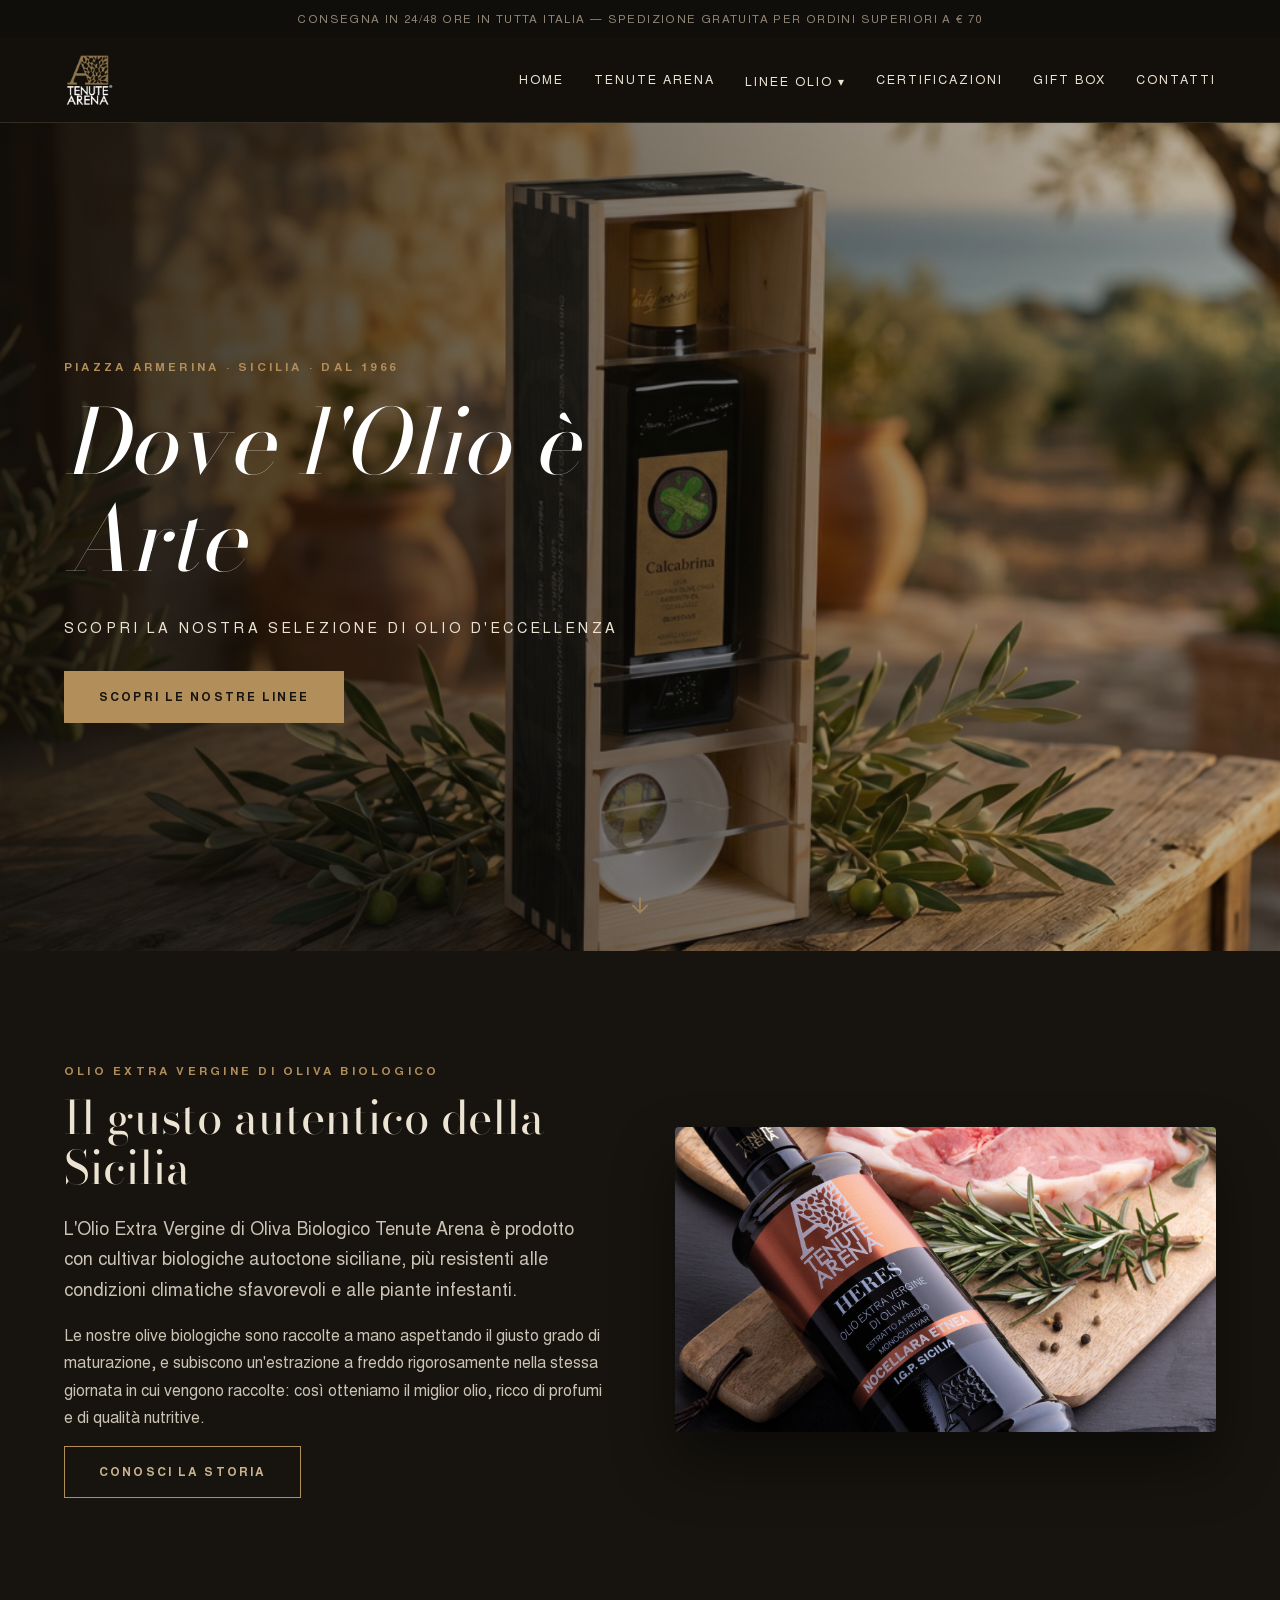
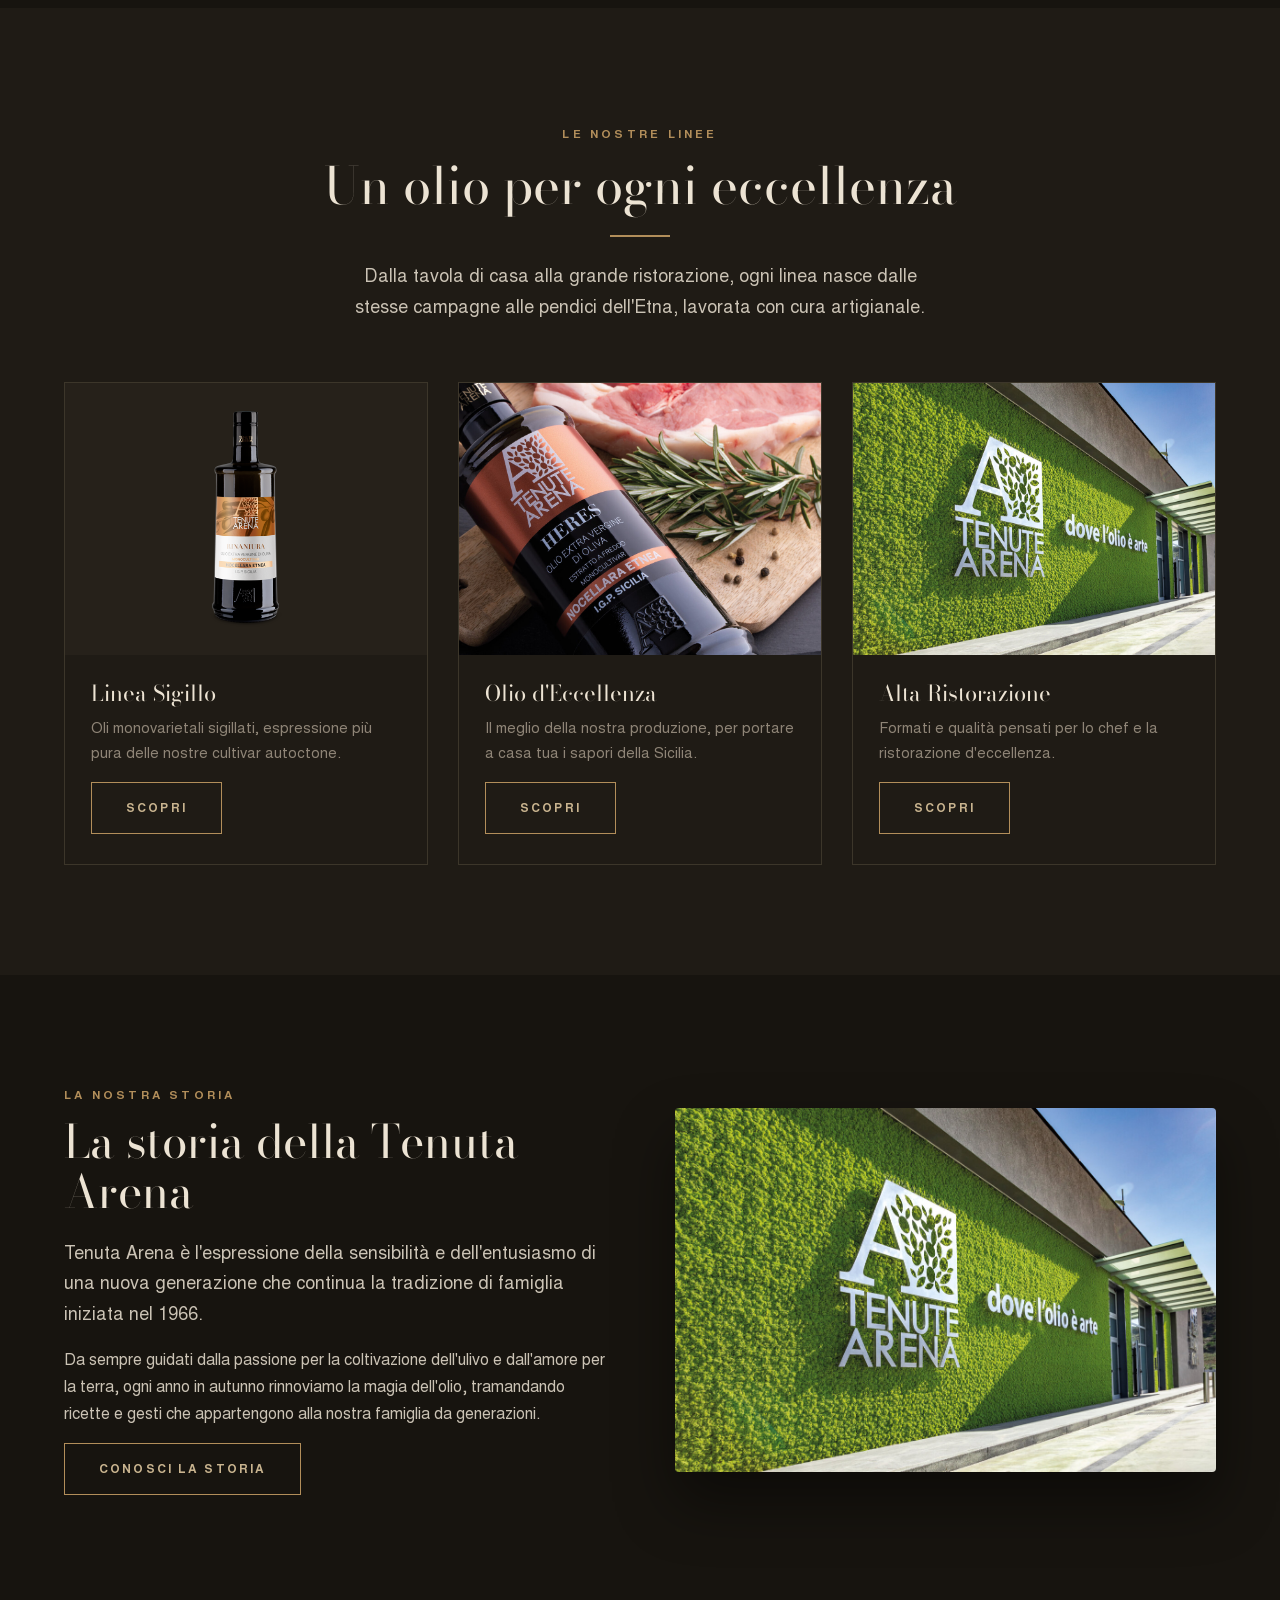
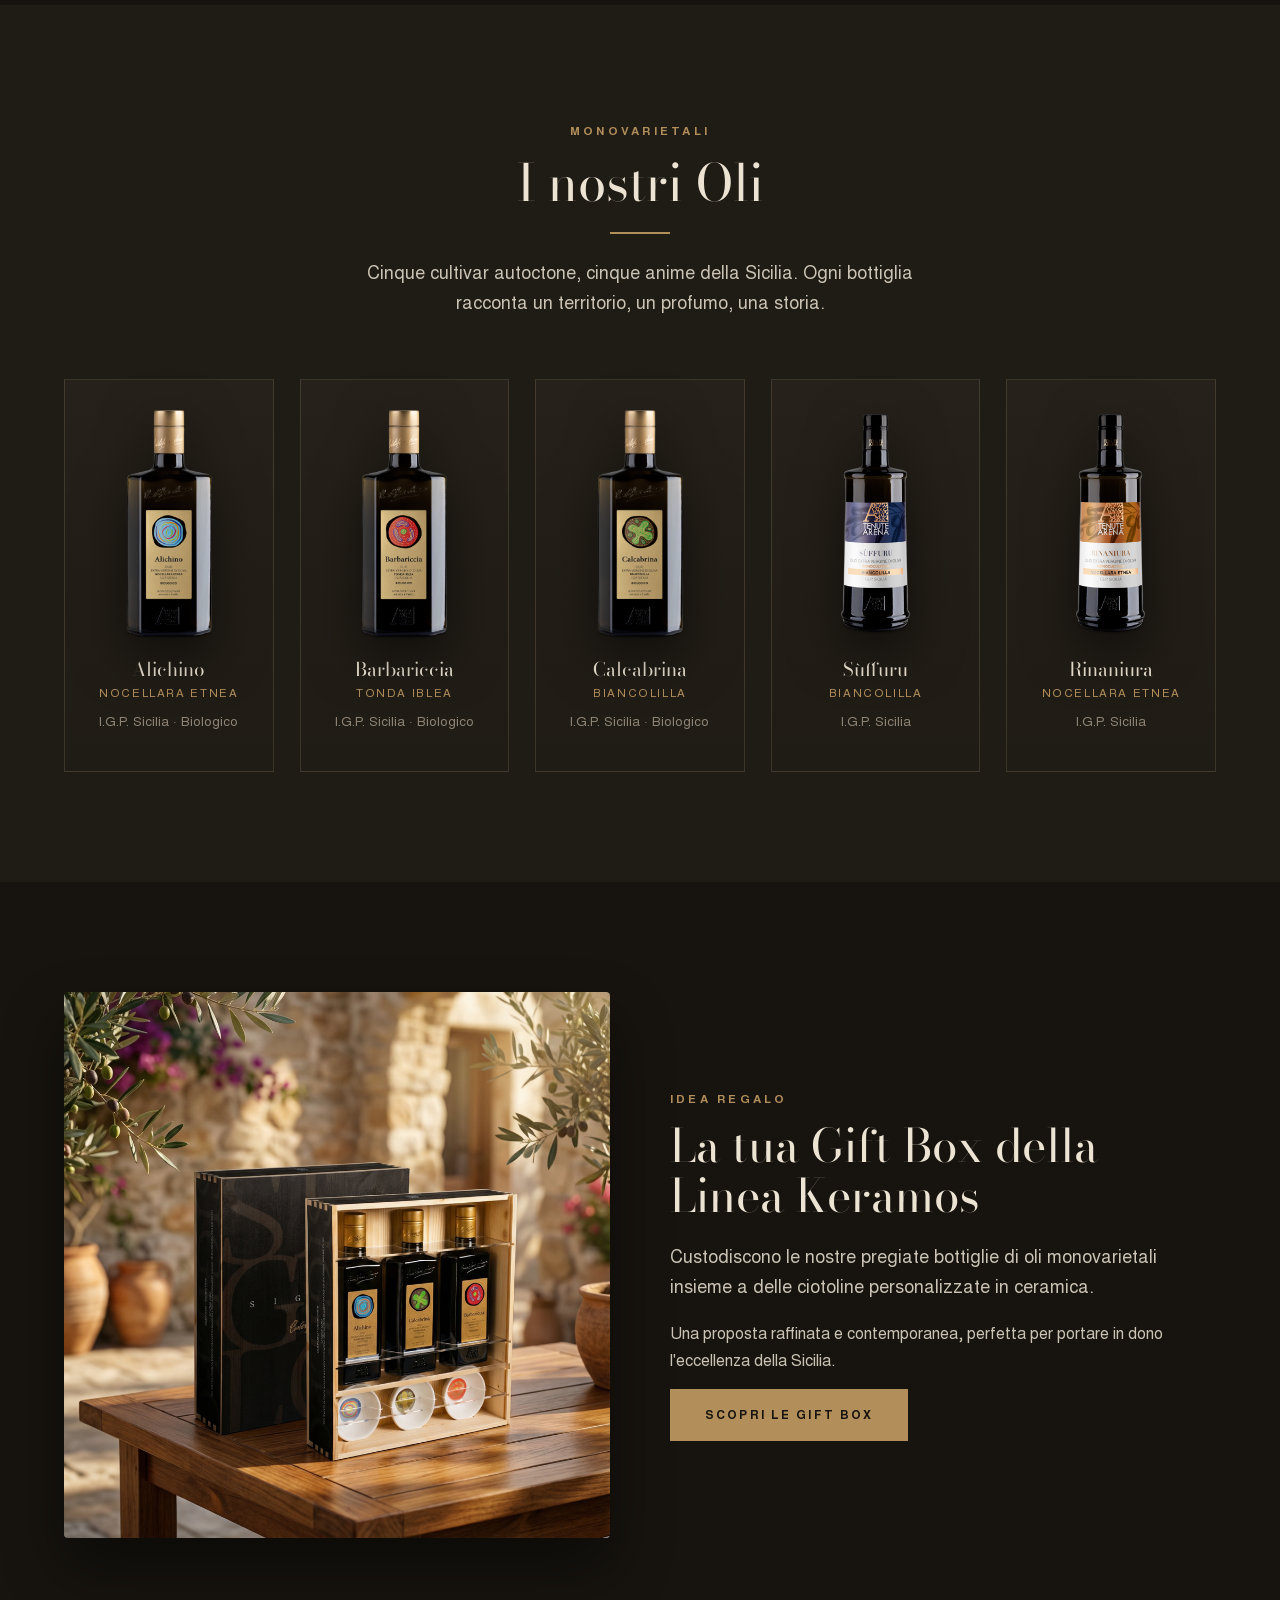
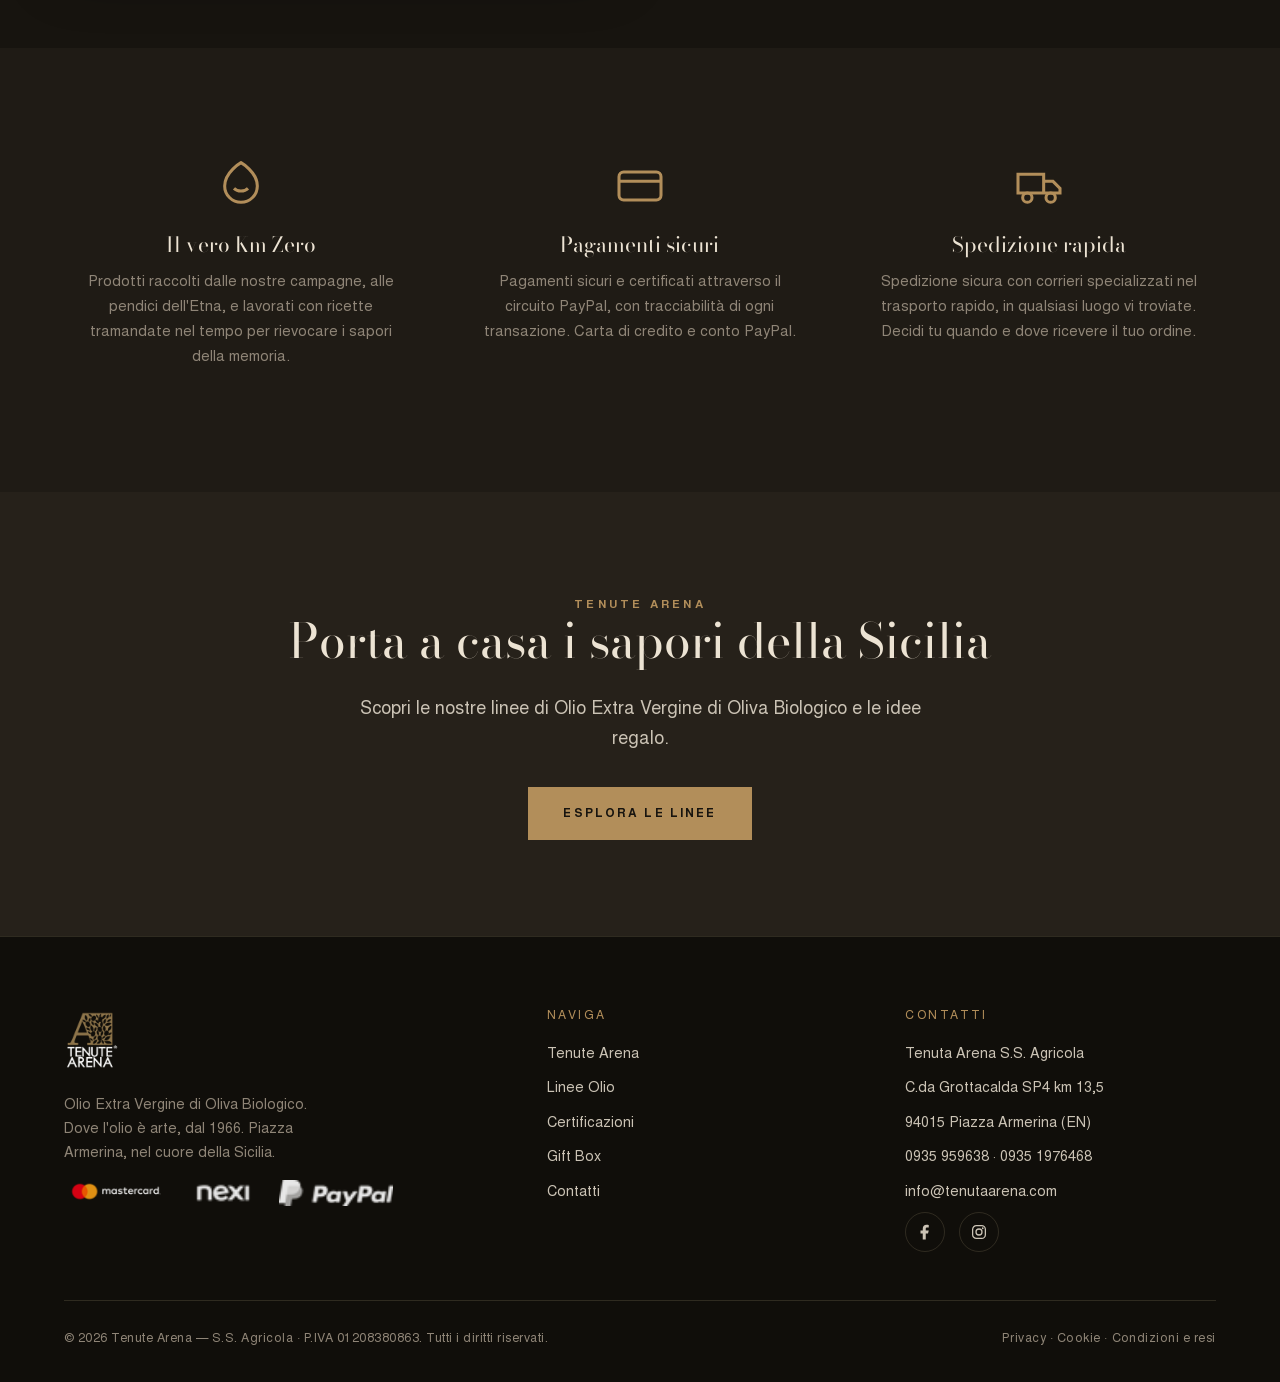
==== commit 8e820cd2: "Ricostruzione pulita del sito vetrina (statico e responsive) L'HTML pre-renderizzato di Flazio si ro" ====
--- a/index.html
+++ b/index.html
@@ -1 +1,237 @@
-<!doctype html><html lang="it"><head><title>Olio Extra Vergine di Oliva Biologico Tenute Arena - Tenuta Arena</title><meta name="description" content="Scopri la selezione d'eccezione di olio extravergine di oliva biologico di Tenute Arena. Olio prodotto con cultivar siciliane autoctone, raccolte a mano in modo tradizionale." /><meta charset="utf-8" /><link rel="preconnect" href="https://globaluserfiles.com"><meta property="og:title" content="TENUTE ARENA | Dove l'olio è arte" /><meta property="og:description" content="L’Olio Extra Vergine di Oliva Biologico Tenute Arena è prodotto con cultivar biologiche autoctone siciliane più resistenti alle condizioni climatiche sfavorevoli e alle piante infestanti. Le nostre olive Biologiche sono raccolte a mano aspettando il giusto grado di maturazione. Subiscono un’ estrazione a freddo rigorosamente nella stessa giornata in cui sono state raccolte, così da ottenere il miglior Olio Extra Vergine di Oliva Biologico, ricco di profumi e di qualità nutritive." /><meta name="fragment" content="!" /><meta property="og:site_name" content="Tenuta Arena"><meta property="og:url" content="https://www.tenutaarena.com/it/home" /><meta property="og:image" content="img/ogfile_home.jpg" /><meta name="twitter:title" content="TENUTE ARENA | Dove l'olio è arte" /><meta name="twitter:description" content="L’Olio Extra Vergine di Oliva Biologico Tenute Arena è prodotto con cultivar biologiche autoctone siciliane più resistenti alle condizioni climatiche sfavorevoli e alle piante infestanti. Le nostre olive Biologiche sono raccolte a mano aspettando il giusto grado di maturazione. Subiscono un’ estrazione a freddo rigorosamente nella stessa giornata in cui sono state raccolte, così da ottenere il miglior Olio Extra Vergine di Oliva Biologico, ricco di profumi e di qualità nutritive." /><meta name="twitter:image" content="img/ogfile_home.jpg" /><meta name="robots" content="all" /><meta name="revisit-after" content="10 days" /><meta name="viewport" content="width=1024" /> <style>.style_000000001{font-size:14px;font-family:Roboto; color:rgb(119,119,119);} .style_000000002{ font-size:16px; font-family:Roboto; color:rgb(255,255,255);} .style_000000003{ font-size:48px; font-family:Roboto; color:rgb(255,255,255);} .style_000000004{ font-size:16px; font-family:Roboto; color:rgb(33,33,33);} .style_000000006{ font-size:48px; font-family:Roboto; color:rgb(0,0,0);} .style_000000007{ font-size:14px; font-family:Roboto; color:rgb(255,255,255);} .style_000000005{ font-size:22px; font-family:Roboto; color:rgb(33,33,33);}</style><style>a, a:link, a:active, a:visited{ color: #0073b6; text-decoration:underline; } a:hover{ color: #0073b6; text-decoration:underline;}</style><link id="fontstyle" href="fontstyle.css" rel="stylesheet" /><link rel="stylesheet" href="gfonts.css"><style>@font-face {font-display: swap; font-family: c-bodonimoda_72pt-regular; src: url('font/c-bodonimoda_72pt-regular.woff');}@font-face {font-display: swap; font-family: c-texgyreheros-regular; src: url('font/c-texgyreheros-regular.woff');}@font-face {font-display: swap; font-family: c-bodonimoda_48pt-semibold; src: url('font/c-bodonimoda_48pt-semibold.woff');}@font-face {font-display: swap; font-family: c-texgyre-bold; src: url('font/c-texgyre-bold.woff');}@font-face {font-display: swap; font-family: c-bodonimoda_72pt-bold; src: url('font/c-bodonimoda_72pt-bold.woff');}@font-face {font-display: swap; font-family: c-bodonimoda_48pt-regular; src: url('font/c-bodonimoda_48pt-regular.woff');}@font-face {font-display: swap; font-family: c-roboto-light; src: url('font/c-roboto-light.woff');}@font-face {font-display: swap; font-family: c-bentonsansmedium; src: url('font/c-bentonsansmedium.woff');}@font-face {font-display: swap; font-family: c-bentonsanslight; src: url('font/c-bentonsanslight.woff');}</style><link href="img/favicon.png" rel="icon" type="image/x-icon" /><link rel="canonical" href="https://www.tenutaarena.com/it/"/><style>html {-webkit-text-size-adjust: 100%;}* {margin: 0;}#mc5 h1,#mc5 h2,#mc5 h3,#mc5 h4,#mc5 h5,#mc5 h6 {font-weight: 400;}body,#website {font-size: 16px;overflow-x: hidden;overflow-y: hidden;overflow-y:auto;background: #282828;margin: 0;font-family: 'Open Sans', sans-serif;position: absolute;top: 0px;left: 0px;width: 100%;height: 100%;-webkit-overflow-scrolling: touch;}div,span {max-height: 100000px;}.testoc {line-height: 1.2;vertical-align: top;}.testoc span>span>a,.testoc span>font>span>a {display: inline-block}body.flazioNoScroll {overflow: hidden !important;}body *::-webkit-scrollbar {width: 8px;}body *::-webkit-scrollbar-thumb {border-radius: 15px;background: rgba(153, 156, 161, 0.8);}body *::-webkit-scrollbar-track {border-radius: 5px;border: 1px solid rgba(255, 255, 255, 0.1);background: rgba(0, 0, 0, 0.1);}.yscrollbar {position: absolute;top: 0;right: 0;width: 10px;background: red;z-index: 30000;-webkit-border-radius: 15px;-moz-border-radius: 15px;border-radius: 15px;/* Background */background: rgba(0, 0, 0, 0.2);/* Border bottom light */border-bottom: 1px solid rgba(255, 255, 255, 0.1);/* Inner top shadow */-moz-box-shadow: inset 0 3px 5px rgba(0, 0, 0, 0.1);-webkit-box-shadow: inset 0 3px 5px rgba(0, 0, 0, 0.1);box-shadow: inset 0 3px 5px rgba(0, 0, 0, 0.1);}.yscroller {background: #bbd;position: relative;top: 0;left: 0;width: 100%;height: 70px;cursor: pointer;}.yscroller:hover {background: #bbd;position: relative;top: 0;left: 0;cursor: pointer;-webkit-border-radius: 15px;-moz-border-radius: 15px;border-radius: 15px;}.yscroller:active {background: #003399;position: relative;top: 0;left: 0;width: 100%;height: 70px;cursor: pointer;}body.overflow_recaptha {height: auto !important;overflow: scroll !important;}div#mc5.popup:after {content: "";position: fixed;display: block;background: rgba(0, 0, 0, 0.6);width: 100%;height: 100%;top: 0px;left: 0px;z-index: 2000;}</style>   <script type="application/ld+json">{"@context": "http://schema.org","@type": "WebSite","name": "Tenuta Arena","url": "https://tenutaarena.com"}</script><script>window["onlyChat"]=false;</script><script>window["enableSocial"]=false;</script><style></style></head><body> <div id="website"> <link rel="stylesheet" href="customstyle.css"><div id="aCC5" style="position:absolute; z-index:100; left: 50%; top: 0;"><div id="mc5" style="position:absolute; z-index:150; left: -500px; top: 0px;"><div data-type="element" style="z-index:1;position:absolute; top:-95px;right:937.5px;width:996px;height:135px"><div class="rettangolo" style="opacity:1;display:block; border-radius:20px;border-width:0px;border-color: #cccccc; background-color:#8a704a; width:100%; height:100%;"></div></div><div data-type="element" style="z-index:2;position:absolute; top:-89px;left:0px;width:100vw;height:849px"><img style="position:absolute; width:100vw;height:849px" src="img/media/137771_0c96e170b827c49d34d565c83724c7e26f20c977.jpg" alt="Tenute Arena Olio Extra vergine di oliva, i.g.p. Sicilia, Heres, Nocellara etnea" title="Tenute Arena Olio Extra vergine di oliva, i.g.p. Sicilia, Heres, Nocellara etnea" ><img style="position:absolute; width:100vw;height:849px" src="img/media/137771_c08a47bb89692ad60f6f40a549fa1306fa9490f2.jpg" alt="Tenute Arena Olio Extra vergine di oliva, i.g.p. Sicilia, Calcabrina, Biologico" title="Tenute Arena Olio Extra vergine di oliva, i.g.p. Sicilia, Calcabrina, Biologico" ><img style="position:absolute; width:100vw;height:849px" src="img/media/137771_6fdbc851edf391909cab5be0b28a72921e821f15.jpg" alt="eyJpdCI6IlRlbnV0ZSBBcmVuYSBPbGlvIEV4dHJhIHZlcmdpbmUgZGkgb2xpdmEsIGkuZy5wLiBTaWNpbGlhLCBT+WZmdXJ1LCBCaWFuY29saWxsYSJ9" title="eyJpdCI6IlRlbnV0ZSBBcmVuYSBPbGlvIEV4dHJhIHZlcmdpbmUgZGkgb2xpdmEsIGkuZy5wLiBTaWNpbGlhLCBT+WZmdXJ1LCBCaWFuY29saWxsYSJ9" ><img style="position:absolute; width:100vw;height:849px" src="img/media/137771_ac46ff73ad53c5c2b8442efa59cc86c7b5ded505.jpg" alt="Tenute Arena Olio Extra vergine di oliva, i.g.p. Sicilia, Heres, Tonda Iblea" title="Tenute Arena Olio Extra vergine di oliva, i.g.p. Sicilia, Heres, Tonda Iblea" ><img style="position:absolute; width:100vw;height:849px" src="img/media/137771_d77730b72263d28972ac3131d81bf83c5fbdf659.jpg" alt="Tenute Arena Olio Extra vergine di oliva, i.g.p. Sicilia, Barbariccia, Biologico" title="Tenute Arena Olio Extra vergine di oliva, i.g.p. Sicilia, Barbariccia, Biologico" ><img style="position:absolute; width:100vw;height:849px" src="img/media/137771_849e417bb46c241919556a6b1136e5f737eb1bc8.jpg" alt="Tenute Arena Olio Extra vergine di oliva, i.g.p. Sicilia, 'Mmaculatu, Biologico" title="Tenute Arena Olio Extra vergine di oliva, i.g.p. Sicilia, 'Mmaculatu, Biologico" ></div><div data-type="element" style="z-index:3;position:absolute; top:-81px;left:0px;width:100vw;height:542px"><div class="rettangolo" style="opacity:0;display:block; border-width:0px;border-color: #cccccc; background-color:#ffffff; width:100%; height:100%;"></div></div><div data-type="element" style="z-index:4;position:absolute; top:-2px;right:203.5px;width:8px;height:41px"></div><div data-type="element" style="z-index:5;position:absolute; top:-1px;right:216.5px;width:220px;height:40px"><div class="show-menu"> </div><ul style="font-size: 12px;font-family: c-bentonsansmedium;" class="nav menu"><li style="line-height:40px;"><a style="color: #ffffff;" title="AREA PRIVATA" href="#" data-disabled="shop" >AREA PRIVATA</a></li></ul></div><div data-type="footer" style="z-index:6;position:absolute; top:6138px;left:0px;width:100vw;height:485px"><div class="rettangolo" style="opacity:1;display:block; border-radius:0px;border-width:1px;border-color: #cccccc; background-color:#000000; width:100%; height:100%;"></div></div><div data-type="footer" style="z-index:7;position:absolute; top:6138px;left:0px;width:100vw;height:485px"><div class="rettangolo" style="opacity:1;display:block; border-radius:0px;border-width:1px;border-color: #cccccc; background-color:#000000; width:100%; height:100%;"></div></div><div data-type="footer" style="z-index:990;position:absolute; top:6138px;left:px;width:173px;height:31px"><p style="line-height:1.4; letter-spacing: 4px;"><span class="style_1652258455866">​CONTATTI</span></p></div><div data-type="element" style="z-index:989;position:absolute; top:9px;right:905.5px;width:767px;height:48px"><p style="letter-spacing:1px;"><span class="style_1659519237662" style="letter-spacing:0px;">Spedizione gratuita per ordini superiori a € 70</span></p></div><div data-type="element" style="z-index:12;position:absolute; top:14px;left:59.5px;width:139px;height:165px"><a class="internal" href="index.html"><img style="width:139px;height:165px" src="img/media/137771_55db5ca8362165b65a4e0b39f8713d5698139cdb.png" alt="logo_tenutearena_white" title="logo_tenutearena_white" ></a></div><div data-type="element" style="z-index:14;position:absolute; top:53px;right:1176.5px;width:1013px;height:85px"><div class="show-menu"> </div><ul style="font-size: 12px;font-family: c-bentonsansmedium;display: flex;" class="nav menu"><li style="line-height:85px;margin-right: 12px;padding-right: 0px;"><a style="color: #ffffff;" title="HOME" href="index.html" ><div>HOME</div></a></li><li style="line-height:85px;margin-right: 12px;padding-right: 0px;"><a style="color: #ffffff;" title="PROMOZIONI" href="#" data-disabled="shop" >PROMOZIONI</a></li><li style="line-height:85px;margin-right: 12px;padding-right: 0px;"><a style="color: #ffffff;" title="TENUTE ARENA" href="tenute-arena.html" >TENUTE ARENA</a></li><li style="line-height:85px;margin-right: 12px;padding-right: 0px;"><a style="color: #ffffff;" title="LINEE OLIO" href="linee-olio.html" >LINEE OLIO</a><ul><li style="line-height:85px;margin-right: 12px;padding-right: 0px;"><a style="color: #ffffff;" title="Linea Sigillo" href="linea-sigillo.html" >Linea Sigillo</a></li><li style="line-height:85px;margin-right: 12px;padding-right: 0px;"><a style="color: #ffffff;" title="Linea Olio d'eccellenza" href="linea-gdo.html" >Linea Olio d'eccellenza</a></li><li style="line-height:85px;margin-right: 12px;padding-right: 0px;"><a style="color: #ffffff;" title="Linea Alta Ristorazione" href="linea-horeca.html" >Linea Alta Ristorazione</a></li><li style="line-height:85px;margin-right: 12px;padding-right: 0px;"><a style="color: #ffffff;" title="Linea Oli Aromatizzati" href="oli-aromatizzati.html" >Linea Oli Aromatizzati</a></li></ul></li><li style="line-height:85px;margin-right: 12px;padding-right: 0px;"><a style="color: #ffffff;" title="SHOP" href="#" data-disabled="shop" >SHOP</a></li><li style="line-height:85px;margin-right: 12px;padding-right: 0px;"><a style="color: #ffffff;" title="CONTATTI" href="contatti.html" >CONTATTI</a></li></ul></div><div data-type="element" style="z-index:15;position:absolute; top:57px;right:149.5px;width:120px;height:62px"></div><div data-type="element" style="z-index:16;position:absolute; top:70px;right:370.5px;width:215px;height:49px"><div class="show-menu"> </div><ul style="font-size: 12px;font-family: c-texgyre-bold;" class="nav menu"><li style="line-height:49px;"><a style="color: #ffffff;" title="GIFT BOX" href="box-regalo.html" >GIFT BOX</a></li></ul></div><div data-type="footer" style="z-index:17;position:absolute; top:6236px;left:59.5px;width:136px;height:93px"><a class="internal" href="index.html"><img style="width:136px;height:93px" src="img/media/137771_55db5ca8362165b65a4e0b39f8713d5698139cdb.png" alt="logo_tenutearena_white" title="logo_tenutearena_white" ></a></div><div data-type="footer" style="z-index:18;position:absolute; top:6236px;left:-200px;width:136px;height:93px"><a class="internal" href="index.html"><img style="width:136px;height:93px" src="img/media/137771_55db5ca8362165b65a4e0b39f8713d5698139cdb.png" alt="logo_tenutearena_white" title="logo_tenutearena_white" ></a></div><div data-type="element" style="z-index:19;position:absolute; top:112.99715423584px;right:503px;width:636px;height:678px"><img style="position:absolute; width:636px;height:678px" src="img/media/137771_e8fda6f3d6166a9176aea0ddca97123a14dd9f8f.png" alt="Tenute Arena" title="Tenute Arena" ></div><div data-type="footer" style="z-index:980;position:absolute; top:6274px;right:194px;width:173px;height:31px"><p style="line-height:1.4; letter-spacing: 4px;"><span class="style_1652258455866">​CONTATTI</span></p></div><div data-type="element" style="z-index:21;position:absolute; top:138px;right:936.5px;width:1031px;height:1px"><div class="rettangolo" style="opacity:0.54;display:block; border-radius:0px;border-width:0px;border-color: #cccccc; background-color:#8a704a; width:100%; height:100%;"></div></div><div data-type="footer" style="z-index:978;position:absolute; top:6278px;right:600.5px;width:290px;height:48px"><p style="line-height:1.4; letter-spacing: 4px;"><span class="style_1659538210818">SHOP ONLINE</span></p></div><div data-type="footer" style="z-index:977;position:absolute; top:6278px;right:600.5px;width:290px;height:48px"><p style="line-height:1.4; letter-spacing: 4px;"><span class="style_1659538210818">SHOP ONLINE</span></p></div><div data-type="footer" style="z-index:976;position:absolute; top:6278px;right:238.5px;width:290px;height:48px"><p style="line-height:1.4; letter-spacing: 4px;"><span class="style_1659538210818">INFORMAZIONI</span></p></div><div data-type="footer" style="z-index:25;position:absolute; top:6304px;right:767.5px;width:196px;height:162px"><div class="show-menu"> </div><ul style="font-size: 10px;font-family: c-bentonsansmedium;" class="nav menu"><li style="margin-right: 8px;padding-right: 3.5px;"><a style="color: #ffffff;" title="HOME" href="index.html" ><div>HOME</div></a></li><li style="margin-right: 8px;padding-right: 3.5px;"><a style="color: #ffffff;" title="TENUTE ARENA" href="tenute-arena.html" >TENUTE ARENA</a></li><li style="margin-right: 8px;padding-right: 3.5px;"><a style="color: #ffffff;" title="SHOP ONLINE" href="#" data-disabled="shop" >SHOP ONLINE</a></li><li style="margin-right: 8px;padding-right: 3.5px;"><a style="color: #ffffff;" title="INFO &amp; CONTATTI" href="contatti.html" >INFO &amp; CONTATTI</a></li></ul></div><div data-type="footer" style="z-index:26;position:absolute; top:6304px;right:767.5px;width:196px;height:162px"><div class="show-menu"> </div><ul style="font-size: 10px;font-family: c-bentonsansmedium;" class="nav menu"><li style="margin-right: 8px;padding-right: 3.5px;"><a style="color: #ffffff;" title="HOME" href="index.html" ><div>HOME</div></a></li><li style="margin-right: 8px;padding-right: 3.5px;"><a style="color: #ffffff;" title="TENUTE ARENA" href="tenute-arena.html" >TENUTE ARENA</a></li><li style="margin-right: 8px;padding-right: 3.5px;"><a style="color: #ffffff;" title="SHOP ONLINE" href="#" data-disabled="shop" >SHOP ONLINE</a></li><li style="margin-right: 8px;padding-right: 3.5px;"><a style="color: #ffffff;" title="INFO &amp; CONTATTI" href="contatti.html" >INFO &amp; CONTATTI</a></li></ul></div><div data-type="footer" style="z-index:27;position:absolute; top:6321px;right:608.5px;width:169px;height:130px"><div class="show-menu"> </div><ul style="font-size: 10px;font-family: c-bentonsansmedium;" class="nav menu"><li style="margin-right: 8px;padding-right: 3.5px;"><a style="color: #ffffff;" title="LINEA SIGILLO" href="linea-sigillo.html" ><div>LINEA SIGILLO</div></a></li><li style="margin-right: 8px;padding-right: 3.5px;"><a style="color: #ffffff;" title="LINEA OLIO D'ECCELLENZA" href="linea-gdo.html" >LINEA OLIO D'ECCELLENZA</a></li><li style="margin-right: 8px;padding-right: 3.5px;"><a style="color: #ffffff;" title="LINEA ALTA RISTORAZIONE" href="linea-horeca.html" >LINEA ALTA RISTORAZIONE</a></li><li style="margin-right: 8px;padding-right: 3.5px;"><a style="color: #ffffff;" title="LINEA OLI AROMATIZZATI" href="#" data-disabled="shop" ><div>LINEA OLI AROMATIZZATI</div></a></li></ul></div><div data-type="footer" style="z-index:28;position:absolute; top:6321px;right:428.5px;width:169px;height:130px"><div class="show-menu"> </div><ul style="font-size: 10px;font-family: c-bentonsansmedium;" class="nav menu"><li style="margin-right: 8px;padding-right: 3.5px;"><a style="color: #ffffff;" title="CERTIFICAZIONI" href="certificazioni.html" >CERTIFICAZIONI</a></li><li style="margin-right: 8px;padding-right: 3.5px;"><a style="color: #ffffff;" title="CONDIZIONI E RESI" href="condizioni-vendita.html" ><div>CONDIZIONI E RESI</div></a></li><li style="margin-right: 8px;padding-right: 3.5px;"><a style="color: #ffffff;" title="PRIVACY POLICY" href="privacy-policy.html" ><div>PRIVACY POLICY</div></a></li><li style="margin-right: 8px;padding-right: 3.5px;"><a style="color: #ffffff;" title="COOKIE POLICY" href="cookie-policy.html" >COOKIE POLICY</a></li></ul></div><div data-type="footer" style="z-index:29;position:absolute; top:6321px;right:428.5px;width:169px;height:130px"><div class="show-menu"> </div><ul style="font-size: 10px;font-family: c-bentonsansmedium;" class="nav menu"><li style="margin-right: 8px;padding-right: 3.5px;"><a style="color: #ffffff;" title="CERTIFICAZIONI" href="certificazioni.html" >CERTIFICAZIONI</a></li><li style="margin-right: 8px;padding-right: 3.5px;"><a style="color: #ffffff;" title="CONDIZIONI E RESI" href="condizioni-vendita.html" ><div>CONDIZIONI E RESI</div></a></li><li style="margin-right: 8px;padding-right: 3.5px;"><a style="color: #ffffff;" title="PRIVACY POLICY" href="privacy-policy.html" ><div>PRIVACY POLICY</div></a></li><li style="margin-right: 8px;padding-right: 3.5px;"><a style="color: #ffffff;" title="COOKIE POLICY" href="cookie-policy.html" >COOKIE POLICY</a></li></ul></div><div data-type="footer" style="z-index:30;position:absolute; top:6321px;right:608.5px;width:169px;height:130px"><div class="show-menu"> </div><ul style="font-size: 10px;font-family: c-bentonsansmedium;" class="nav menu"><li style="margin-right: 8px;padding-right: 3.5px;"><a style="color: #ffffff;" title="LINEA SIGILLO" href="linea-sigillo.html" ><div>LINEA SIGILLO</div></a></li><li style="margin-right: 8px;padding-right: 3.5px;"><a style="color: #ffffff;" title="LINEA OLIO D'ECCELLENZA" href="linea-gdo.html" >LINEA OLIO D'ECCELLENZA</a></li><li style="margin-right: 8px;padding-right: 3.5px;"><a style="color: #ffffff;" title="LINEA ALTA RISTORAZIONE" href="linea-horeca.html" >LINEA ALTA RISTORAZIONE</a></li><li style="margin-right: 8px;padding-right: 3.5px;"><a style="color: #ffffff;" title="LINEA OLI AROMATIZZATI" href="#" data-disabled="shop" ><div>LINEA OLI AROMATIZZATI</div></a></li></ul></div><div data-type="footer" style="z-index:969;position:absolute; top:6329px;right:240.5px;width:199px;height:181px"><p style="line-height:1.3;"><span class="style_1684416608026" style="line-height:1.3;">Tenuta Arena S.S.Agricola</span><span class="style_1684416173769" style="line-height:1.3;"> Sp4 km 13,5 94015 Piazza Armerina</span></p><p style="line-height:1.3;">&nbsp;</p><p style="line-height:1.3;"><span class="style_1684416173769" style="line-height:1.3;">0935 959638&nbsp;</span></p><p style="line-height:1.3;"><span class="style_1684416173769" style="line-height:1.3;">0935 1976468&nbsp;</span></p><p style="line-height:1.3;"><span class="style_1684416173769" style="line-height:1.3;">info@tenutaarena.com</span></p></div><div data-type="footer" style="z-index:968;position:absolute; top:6329px;left:1019px;width:199px;height:181px"><p style="line-height:1.3;"><span class="style_1684416608026" style="line-height:1.3;">Tenuta Arena S.S.Agricola</span><span class="style_1684416173769" style="line-height:1.3;"> Sp4 km 13,5 94015 Piazza Armerina</span></p><p style="line-height:1.3;">&nbsp;</p><p style="line-height:1.3;"><span class="style_1684416173769" style="line-height:1.3;">0935 959638&nbsp;</span></p><p style="line-height:1.3;"><span class="style_1684416173769" style="line-height:1.3;">0935 1976468&nbsp;</span></p><p style="line-height:1.3;"><span class="style_1684416173769" style="line-height:1.3;">info@tenutaarena.com</span></p></div><div data-type="footer" style="z-index:967;position:absolute; top:6355px;left:68.5px;width:414px;height:155px"><p><span style="color:rgb(255,255,255);font-family:c-texgyreheros-regular;font-size:12px;"><span class="style_1684416271465" style="background-color:rgba(0, 0, 0, 0);">Tenuta Arena è l’espressione della sensibilità e dell’entusiasmo di una nuova generazione che continua la tradizione di famiglia iniziata nel 1966, da sempre distinta per la passione nella coltivazione dell’ulivo e l’amore per i sapori di una volta, e che ogni anno in autunno rinnova la magia dell’olio.</span></span></p></div><div data-type="footer" style="z-index:966;position:absolute; top:6355px;left:-191px;width:414px;height:155px"><p><span style="color:rgb(255,255,255);font-family:c-texgyreheros-regular;font-size:12px;"><span class="style_1684416271465" style="background-color:rgba(0, 0, 0, 0);">Tenuta Arena è l’espressione della sensibilità e dell’entusiasmo di una nuova generazione che continua la tradizione di famiglia iniziata nel 1966, da sempre distinta per la passione nella coltivazione dell’ulivo e l’amore per i sapori di una volta, e che ogni anno in autunno rinnova la magia dell’olio.</span></span></p></div><div data-type="element" style="z-index:965;position:absolute; top:340px;left:69px;width:689px;height:271px"><h2><span class="style_1659519688935" style="line-height:0.8;text-shadow:rgba(0, 0, 0, 0.4) 0px 4px 5px;">Dove l'Olio è Arte</span></h2></div><div data-type="footer" style="z-index:37;position:absolute; top:6497px;left:0px;width:100vw;height:1px"><div class="rettangolo" style="opacity:0.54;display:block; border-radius:0px;border-width:0px;border-color: #cccccc; background-color:#8a704a; width:100%; height:100%;"></div></div><div data-type="footer" style="z-index:38;position:absolute; top:6542px;right:209.5px;width:170px;height:50px"><br><span itemscope itemtype="http://schema.org/Organization"><link itemprop="url" href="https://www.tenutaarena.com"><a itemprop="sameAs" href="https://it-it.facebook.com/tenutaarena/">facebook</a><br><a itemprop="sameAs" href="https://www.instagram.com/tenutearena/?igshid=YmMyMTA2M2Y%3D">instagram</a><br></span></div><div data-type="footer" style="z-index:39;position:absolute; top:6542px;left:1050px;width:170px;height:50px"><br><span itemscope itemtype="http://schema.org/Organization"><link itemprop="url" href="https://www.tenutaarena.com"><a itemprop="sameAs" href="https://it-it.facebook.com/tenutaarena/">facebook</a><br><a itemprop="sameAs" href="https://www.instagram.com/tenutearena/?igshid=YmMyMTA2M2Y%3D">instagram</a><br></span></div><div data-type="footer" style="z-index:40;position:absolute; top:6543px;left:60.5px;width:111px;height:29px"><img style="position:absolute; width:111px;height:29px" src="img/media/100248_cb32038f561181eeeaa05f7c6e74393cf0e44df7.png" alt="mastercardhrzrev300px2x" title="mastercardhrzrev300px2x" ></div><div data-type="footer" style="z-index:41;position:absolute; top:6543px;left:-199px;width:111px;height:29px"><img style="position:absolute; width:111px;height:29px" src="img/media/100248_cb32038f561181eeeaa05f7c6e74393cf0e44df7.png" alt="mastercardhrzrev300px2x" title="mastercardhrzrev300px2x" ></div><div data-type="footer" style="z-index:958;position:absolute; top:6544px;right:714.5px;width:548px;height:67px"><p style="line-height:1.4;text-align:left;"><span class="style_1684416271465">www.tenutaarena.com&nbsp;@ All Right Reserved 2026 | Sito web realizzato da </span><a href="#" data-disabled="builder"><span class="style_1684416271465">Flazio Experience&nbsp;</span></a><br><span class="style_1659522421648">​</span></p></div><div data-type="footer" style="z-index:957;position:absolute; top:6544px;left:545px;width:548px;height:67px"><p style="line-height:1.4;text-align:left;"><span class="style_1684416271465">www.tenutaarena.com&nbsp;@ All Right Reserved 2026 | Sito web realizzato da </span><a href="#" data-disabled="builder"><span class="style_1684416271465">Flazio Experience&nbsp;</span></a><br><span class="style_1659522421648">​</span></p></div><div data-type="footer" style="z-index:44;position:absolute; top:6545px;left:176.5px;width:55px;height:17px"><img style="position:absolute; width:55px;height:17px" src="img/media/100248_8c1a6e47fcfb65e9dc997bbbefd5592350336b3e.png" alt="nexy" title="nexy" ></div><div data-type="footer" style="z-index:45;position:absolute; top:6545px;left:244.5px;width:70px;height:17px"><img style="position:absolute; width:70px;height:17px" src="img/media/100248_27e7809f6004b2efdb9360ae7c5080ad13904efd.png" alt="ppcom-white1" title="ppcom-white1" ></div><div data-type="footer" style="z-index:46;position:absolute; top:6545px;left:-15px;width:70px;height:17px"><img style="position:absolute; width:70px;height:17px" src="img/media/100248_27e7809f6004b2efdb9360ae7c5080ad13904efd.png" alt="ppcom-white1" title="ppcom-white1" ></div><div data-type="footer" style="z-index:47;position:absolute; top:6545px;left:-83px;width:55px;height:17px"><img style="position:absolute; width:55px;height:17px" src="img/media/100248_8c1a6e47fcfb65e9dc997bbbefd5592350336b3e.png" alt="nexy" title="nexy" ></div><div data-type="element" style="z-index:952;position:absolute; top:441px;left:70px;width:613px;height:48px"><p style="letter-spacing: 1px;"><span class="style_1659519474307">SCOPRI LA NOSTRA SELEZIONE DI OLIO D&#39;ECCELLENZA</span></p></div><div data-type="element" style="z-index:49;position:absolute; top:490px;left:70px;width:291px;height:67px"><div class="show-menu"> </div><ul style="font-size: 12px;font-family: c-texgyre-bold;" class="nav menu"><li style="line-height:67px;"><a style="color: #ffffff;" title="SCOPRI IL NOSTRO SHOP" href="#" data-disabled="shop" >SCOPRI IL NOSTRO SHOP</a></li></ul></div><div data-type="footer" style="z-index:949;position:absolute; top:6651px;left:67.5px;width:481px;height:47px"><p style="line-height:1.4;text-align:left;"><span class="style_1684416271465">Consegna in 24/48 ore IN TUTTA ITALIA - Spedizione gratuita per ordini superiori a € 70.</span></p></div><div data-type="footer" style="z-index:946;position:absolute; top:6651px;left:-192px;width:481px;height:47px"><p style="line-height:1.4;text-align:left;"><span class="style_1684416271465">Consegna in 24/48 ore IN TUTTA ITALIA - Spedizione gratuita per ordini superiori a € 70.</span></p></div><div data-type="element" style="z-index:57;position:absolute; top:609px;left:-12px;width:184px;height:168px"><img style="position:absolute; width:184px;height:168px" src="img/media/137771_f0664c6f7faae8a562cbd809239a2d0a2eec159d.png" alt="vezzo grafico" title="vezzo grafico" ></div><div data-type="element" style="z-index:58;position:absolute; top:707px;left:-3px;width:47px;height:47px"><img style="position:absolute; width:47px;height:47px" src="img/media/137771_5db3a97d72b7c3cb2c1e7fa56ac08cd456b7d349.png" alt="immagine bianca" title="immagine bianca" ></div><div data-type="element" style="z-index:59;position:absolute; top:746.00427246094px;left:-70.007095336914px;width:61.5px;height:24px"></div><div data-type="element" style="z-index:60;position:absolute; top:814px;left:258px;width:184px;height:168px"><img style="position:absolute; width:184px;height:168px" src="img/media/137771_6234372b1528de131e7039de2652c647e2751a2f.png" alt="vezzo grafico" title="vezzo grafico" ></div><div data-type="element" style="z-index:61;position:absolute; top:832px;left:-530px;width:960px;height:772px"><img style="position:absolute; width:960px;height:772px" src="img/media/137771_81e20fc5863ffe6da8cd4c141970960fb3014cb5.jpg" alt="Tenute Arena Olio Extra vergine di oliva, i.g.p. Sicilia, 'Mmaculatu, Biologico" title="Tenute Arena Olio Extra vergine di oliva, i.g.p. Sicilia, 'Mmaculatu, Biologico" ></div><div data-type="element" style="z-index:938;position:absolute; top:955px;left:530px;width:545px;height:415px"><h1><span class="style_1659519688935" style="text-shadow:rgba(0, 0, 0, 0.4) 0px 4px 5px;">Olio Extravergine di Oliva Biologico</span></h1></div><div data-type="element" style="z-index:937;position:absolute; top:1383px;left:530px;width:452px;height:223px"><h3><span class="style_1684416204623">L’<strong>Olio Extra Vergine</strong> di <strong>Oliva Biologico Tenute Arena</strong> è prodotto con cultivar biologiche autoctone siciliane più resistenti alle condizioni climatiche sfavorevoli e alle piante infestanti. Le nostre<strong> olive Biologiche sono raccolte a mano aspettando il giusto grado di maturazione.</strong></span></h3><p style="line-height:1.8;">&nbsp;</p><p style="line-height:1.8;">&nbsp;</p></div><div data-type="element" style="z-index:64;position:absolute; top:1400px;left:906px;width:532px;height:355px"><img style="position:absolute; width:532px;height:355px" src="img/media/137771_9afe5564ff284abac3ae1fb832fa225f895d0243.png" alt="olio extra vergine di oliva" title="olio extra vergine di oliva" ></div><div data-type="element" style="z-index:65;position:absolute; top:1537px;left:531px;width:291px;height:67px"><div class="show-menu"> </div><ul style="font-size: 12px;font-family: c-texgyre-bold;" class="nav menu"><li style="line-height:67px;"><a style="color: #ffffff;" title="scopri di piu" href="tenute-arena.html" >scopri di piu</a></li></ul></div><div data-type="element" style="z-index:66;position:absolute; top:1658px;left:501px;width:184px;height:168px"><img style="position:absolute; width:184px;height:168px" src="img/media/137771_4515862b4c3d43a71838aee87033bc018570ccc8.png" alt="vezzo grafico " title="vezzo grafico " ></div><div data-type="element" style="z-index:67;position:absolute; top:1672px;left:515px;width:960px;height:772px"><a class="internal" href="box-regalo.html"><img style="width:960px;height:772px" src="img/media/137771_dbd463fd33118292530c4558cccc140b9d633c41.png" alt="freepik__use-the-exact-uploaded-product-box-containing-the-__98080" title="freepik__use-the-exact-uploaded-product-box-containing-the-__98080" ></a><a class="internal" href="box-regalo.html"><img style="width:960px;height:772px" src="img/media/137771_883b34b0994106b91042a2891160b684fba9faca.png" alt="freepik__create-a-cinematic-169-hero-image-for-a-product-de__98079" title="freepik__create-a-cinematic-169-hero-image-for-a-product-de__98079" ></a><a class="internal" href="box-regalo.html"><img style="width:960px;height:772px" src="img/media/137771_940f33ffc56da145dca2854aa2bb1cc0ce0dde60.jpg" alt="freepik__use-the-exact-uploaded-product-box-containing-the-__98081.jpeg" title="freepik__use-the-exact-uploaded-product-box-containing-the-__98081.jpeg" ></a></div><div data-type="element" style="z-index:932;position:absolute; top:1770px;left:65px;width:554px;height:415px"><p><span class="style_1659519688935" style="line-height:0.9em;text-shadow:rgba(0, 0, 0, 0.4) 0px 4px 5px;">La tua box regalo della Linea Keramos</span></p></div><div data-type="element" style="z-index:931;position:absolute; top:2017px;left:68.5px;width:417px;height:73px"><p><span class="style_1765268325145" style="line-height:0.8;text-shadow:none;">GIFT BOX NATALE</span></p></div><div data-type="element" style="z-index:930;position:absolute; top:2079px;left:67.5px;width:432px;height:183px"><p><span class="style_1684416204623" style="line-height:1.9em;">Custodiscono le nostre pregiate bottiglie di oli monovarietali insieme a delle ciotoline personalizzate in ceramica. Una proposta raffinata e contemporanea, ideale per chi desidera regalare qualità e stile.</span><br>&nbsp;</p></div><div data-type="element" style="z-index:71;position:absolute; top:2193px;left:68px;width:291px;height:67px"><div class="show-menu"> </div><ul style="font-size: 12px;font-family: c-texgyre-bold;" class="nav menu"><li style="line-height:67px;"><a style="color: #ffffff;" title="SCOPRI LE GIFT BOX" href="box-regalo.html" >SCOPRI LE GIFT BOX</a></li></ul></div><div data-type="element" style="z-index:72;position:absolute; top:2444px;right:0px;width:100vw;height:740px"><img style="position:absolute; width:100vw;height:740px" src="img/media/137771_e815b2bfdfe445be29cb079788af37fed0c5dc20.jpg" alt="Tenute Arena Olio Extra vergine di oliva, i.g.p. Sicilia, Pietrapece, Tonda Iblea" title="Tenute Arena Olio Extra vergine di oliva, i.g.p. Sicilia, Pietrapece, Tonda Iblea" ></div><div data-type="element" style="z-index:73;position:absolute; top:2444px;left:-88px;width:745px;height:740px"><img style="position:absolute; width:745px;height:740px" src="img/media/137771_d77730b72263d28972ac3131d81bf83c5fbdf659.jpg" alt="Tenute Arena Olio Extra vergine di oliva, i.g.p. Sicilia, Barbariccia, Biologico" title="Tenute Arena Olio Extra vergine di oliva, i.g.p. Sicilia, Barbariccia, Biologico" ></div><div data-type="element" style="z-index:74;position:absolute; top:2444px;left:217px;width:567px;height:740px"><img style="position:absolute; width:567px;height:740px" src="img/media/137771_8154dab152b9ba105b0f7b365b7a79197ae9994a.jpg" alt="Tenute Arena Olio Extra vergine di oliva, i.g.p. Sicilia, Heres, Biologico" title="Tenute Arena Olio Extra vergine di oliva, i.g.p. Sicilia, Heres, Biologico" ></div><div data-type="element" style="z-index:75;position:absolute; top:2463px;left:11.5px;width:526px;height:700px"><div class="rettangolo" style="opacity:0;display:block; border-radius:0px;border-width:2px;border-color: #8a704a; background-color:#ffffff; width:100%; height:100%;"></div></div><div data-type="element" style="z-index:76;position:absolute; top:2464px;left:787px;width:21.5px;height:700px"><div class="rettangolo" style="opacity:0;display:block; border-radius:0px;border-width:2px;border-color: #8a704a; background-color:#ffffff; width:100%; height:100%;"></div></div><div data-type="element" style="z-index:77;position:absolute; top:2464px;left:237.00625610352px;width:526px;height:700px"><div class="rettangolo" style="opacity:0;display:block; border-radius:0px;border-width:2px;border-color: #8a704a; background-color:#ffffff; width:100%; height:100%;"></div></div><div data-type="element" style="z-index:78;position:absolute; top:2474px;left:1105px;width:203px;height:716px"><img style="position:absolute; width:203px;height:716px" src="img/media/137771_0742a195881d736dd1d34302ad711131b54fc035.png" alt="Tenute Arena Olio Extra vergine di oliva, i.g.p. Sicilia, Heres, Biologico" title="Tenute Arena Olio Extra vergine di oliva, i.g.p. Sicilia, Heres, Biologico" ></div><div data-type="element" style="z-index:79;position:absolute; top:2478px;left:569px;width:194px;height:713px"><img style="position:absolute; width:194px;height:713px" src="img/media/137771_0ae2da78da4b516bd84dc40b6f2f1814020bf88f.png" alt="Tenute Arena Olio Extra vergine di oliva, i.g.p. Sicilia, Rinaniura, Nocellara etnea" title="Tenute Arena Olio Extra vergine di oliva, i.g.p. Sicilia, Rinaniura, Nocellara etnea" ></div><div data-type="element" style="z-index:80;position:absolute; top:2489px;left:305px;width:197px;height:692px"><img style="position:absolute; width:197px;height:692px" src="img/media/137771_e5a6d390e008dc25139f37d921c15f1f990c45bc.png" alt="Tenute Arena Olio Extra vergine di oliva, i.g.p. Sicilia, Barbariccia, Biologico" title="Tenute Arena Olio Extra vergine di oliva, i.g.p. Sicilia, Barbariccia, Biologico" ></div><div data-type="element" style="z-index:919;position:absolute; top:2672px;right:443.99719238281px;width:289px;height:167px"><p><span class="style_1659522759136">Linea Alta Ristorazione</span></p></div><div data-type="element" style="z-index:918;position:absolute; top:2674px;left:282px;width:265px;height:145px"><p><span class="style_1659522759136" style="line-height:1.1;">Linea Olio d'Eccellenza</span></p></div><div data-type="element" style="z-index:917;position:absolute; top:2674px;left:37.5px;width:201px;height:179px"><h2><span class="style_1659522759136" style="line-height:1.1;">Linea Sigillo</span></h2></div><div data-type="element" style="z-index:916;position:absolute; top:2793px;right:444.99719238281px;width:194px;height:139px"><p style="letter-spacing:1px;line-height:1.4;text-align:left;"><span class="style_1684416173769"><strong>Tenute Arena</strong></span></p><p style="letter-spacing:1px;line-height:1.4;text-align:left;"><span class="style_1684416173769">Scopri tutti i prodotti della Linea Alta Ristorazione</span></p></div><div data-type="element" style="z-index:915;position:absolute; top:2797px;left:284px;width:213px;height:139px"><p style="letter-spacing:1px;line-height:1.4;text-align:left;"><span class="style_1684416173769"><strong>Tenute Arena</strong>&nbsp;</span></p><p style="letter-spacing:1px;line-height:1.4;text-align:left;"><span class="style_1684416173769">Scopri tutti prodotti della Linea Olio d'Eccellenza a casa tua</span></p></div><div data-type="element" style="z-index:914;position:absolute; top:2797px;left:39.5px;width:170px;height:139px"><p style="letter-spacing:1px;line-height:1.4;text-align:left;"><span class="style_1684416173769"><strong>Tenute Arena</strong></span></p><p style="letter-spacing:1px;line-height:1.4;text-align:left;"><span class="style_1684416173769">Scopri tutti i prodotti della Linea Sigillo&nbsp;</span></p></div><div data-type="element" style="z-index:87;position:absolute; top:2879px;right:442.9970703125px;width:230px;height:58px"><div class="show-menu"> </div><ul style="font-size: 12px;font-family: c-texgyre-bold;" class="nav menu"><li style="line-height:58px;"><a style="color: #ccb4a6;" title="ACQUISTA ORA" href="linea-horeca.html" >ACQUISTA ORA</a></li></ul></div><div data-type="element" style="z-index:88;position:absolute; top:2888px;left:281px;width:230px;height:58px"><div class="show-menu"> </div><ul style="font-size: 12px;font-family: c-texgyre-bold;" class="nav menu"><li style="line-height:58px;"><a style="color: #ccb4a6;" title="ACQUISTA ORA" href="linea-gdo.html" >ACQUISTA ORA</a></li></ul></div><div data-type="element" style="z-index:89;position:absolute; top:2888px;left:36.5px;width:230px;height:58px"><div class="show-menu"> </div><ul style="font-size: 12px;font-family: c-texgyre-bold;" class="nav menu"><li style="line-height:58px;"><a style="color: #ccb4a6;" title="ACQUISTA ORA" href="linea-sigillo.html" >ACQUISTA ORA</a></li></ul></div><div data-type="element" style="z-index:90;position:absolute; top:3118px;left:-384px;width:707px;height:471px"><img style="position:absolute; width:707px;height:471px" src="img/media/137771_6d33ecc09171f7fba79ce654e6ff0b8fc84335b3.png" alt="olio extra vergine di oliva" title="olio extra vergine di oliva" ></div><div data-type="element" style="z-index:91;position:absolute; top:3267px;left:501.99996948242px;width:184px;height:168px"><img style="position:absolute; width:184px;height:168px" src="img/media/137771_4515862b4c3d43a71838aee87033bc018570ccc8.png" alt="vezzo grafico " title="vezzo grafico " ></div><div data-type="element" style="z-index:92;position:absolute; top:3281px;left:515px;width:960px;height:772px"><img style="position:absolute; width:960px;height:772px" src="img/media/137771_d83274539ae4a04ab91cdc60ee67cde94e163e5e.jpg" alt="eyJpdCI6IlRlbnV0ZSBBcmVuYSBkb3ZlIGwnb2xpbyDoIGFydGUifQ==" title="eyJpdCI6IlRlbnV0ZSBBcmVuYSBkb3ZlIGwnb2xpbyDoIGFydGUifQ==" ><img style="position:absolute; width:960px;height:772px" src="img/media/137771_e869a1da728f5c8f2afe9a79033590762f8f1711.jpg" alt="olio extra vergine di oliva" title="olio extra vergine di oliva" ><img style="position:absolute; width:960px;height:772px" src="img/media/137771_99a9b7f81b482843cd3bcf16f2b64a90160a0643.jpg" alt="eyJpdCI6IlRlbnV0ZSBBcmVuYSBkb3ZlIGwnb2xpbyDoIGFydGUifQ==" title="eyJpdCI6IlRlbnV0ZSBBcmVuYSBkb3ZlIGwnb2xpbyDoIGFydGUifQ==" ></div><div data-type="element" style="z-index:907;position:absolute; top:3475px;left:-60px;width:509px;height:415px"><p><span style="text-shadow:rgba(0, 0, 0, 0.4) 0px 4px 5px;"><span class="style_1659519688935">La storia della Tenuta Arena</span></span></p></div><div data-type="element" style="z-index:906;position:absolute; top:3793px;left:-55px;width:473px;height:223px"><p style="line-height:1.8;"><span class="style_1684416204623">Tenuta Arena è l’espressione della <strong>sensibilità </strong>e <strong>dell’entusiasmo </strong>di una nuova generazione che continua la tradizione di famiglia <strong>iniziata nel 1966.</strong></span></p></div><div data-type="element" style="z-index:95;position:absolute; top:3887px;left:-54px;width:291px;height:67px"><div class="show-menu"> </div><ul style="font-size: 12px;font-family: c-texgyre-bold;" class="nav menu"><li style="line-height:67px;"><a style="color: #ffffff;" title="CONOSCI LA STORIA" href="tenute-arena.html" >CONOSCI LA STORIA</a></li></ul></div><div data-type="element" style="z-index:904;position:absolute; top:4158px;left:69.5px;width:510px;height:167px"><p><span style="text-shadow:rgba(0, 0, 0, 0.4) 0px 4px 5px;"><span class="style_1659519688935">I nostri Oli</span></span></p></div><div data-type="element" style="z-index:97;position:absolute; top:4212px;left:517.5px;width:1041px;height:1px"><div class="rettangolo" style="opacity:0.54;display:block; border-radius:0px;border-width:0px;border-color: #cccccc; background-color:#8a704a; width:100%; height:100%;"></div></div><div data-type="element" style="z-index:98;position:absolute; top:4294px;left:0px;width:100vw;height:679px"><style>.fds #new_ecommerce_list[data-reboot=true] a:not(.fds-dropdown-item){text-decoration:underline}.fds #new_ecommerce_list[data-reboot=true] .fds-h1,.fds #new_ecommerce_list[data-reboot=true] .fds-h2,.fds #new_ecommerce_list[data-reboot=true] .fds-h3,.fds #new_ecommerce_list[data-reboot=true] .fds-h4,.fds #new_ecommerce_list[data-reboot=true] .fds-h5,.fds #new_ecommerce_list[data-reboot=true] .fds-h6,.fds #new_ecommerce_list[data-reboot=true] h1,.fds #new_ecommerce_list[data-reboot=true] h2,.fds #new_ecommerce_list[data-reboot=true] h3,.fds #new_ecommerce_list[data-reboot=true] h4,.fds #new_ecommerce_list[data-reboot=true] h5,.fds #new_ecommerce_list[data-reboot=true] h6{font-weight:600}@font-face{font-family:"FlazioEcommerceIcon";src:url("https://www.flazio.com/componenti/scrittori/new_ecommerce_list/assets/fonts/FlazioEcommerceIcon.eot");src:url("https://www.flazio.com/componenti/scrittori/new_ecommerce_list/assets/fonts/FlazioEcommerceIcon.eot") format("embedded-opentype"),url("https://www.flazio.com/componenti/scrittori/new_ecommerce_list/assets/fonts/FlazioEcommerceIcon.woff2") format("woff2"),url("https://www.flazio.com/componenti/scrittori/new_ecommerce_list/assets/fonts/FlazioEcommerceIcon.woff") format("woff"),url("https://www.flazio.com/componenti/scrittori/new_ecommerce_list/assets/fonts/FlazioEcommerceIcon.ttf") format("truetype"),url("https://www.flazio.com/componenti/scrittori/new_ecommerce_list/assets/fonts/FlazioEcommerceIcon.svg") format("svg")}.fds .fds-new-ecommerce-list .fds-ec-icon{display:inline-block;font:normal normal normal 1rem/1.25 "FlazioEcommerceIcon";color:inherit;flex-shrink:0;-webkit-font-smoothing:antialiased;-moz-osx-font-smoothing:grayscale;vertical-align:top}.fds .fds-new-ecommerce-list .fds-ec-icon-sm{font-size:.8em}.fds .fds-new-ecommerce-list .fds-ec-icon-lg{font-size:1.2em}.fds .fds-new-ecommerce-list .fds-ec-icon-16{font-size:16px}.fds .fds-new-ecommerce-list .fds-ec-icon-32{font-size:32px}.fds .fds-new-ecommerce-list .fds-ec-icon-is-spinning{animation:fds-ec-icon-spin 1s infinite linear}@keyframes fds-ec-icon-spin{0%{transform:rotate(0deg)}100%{transform:rotate(360deg)}}.fds .fds-new-ecommerce-list .fds-ec-icon-rotate-90{transform:rotate(90deg)}.fds .fds-new-ecommerce-list .fds-ec-icon-rotate-180{transform:rotate(180deg)}.fds .fds-new-ecommerce-list .fds-ec-icon-rotate-270{transform:rotate(270deg)}.fds .fds-new-ecommerce-list .fds-ec-icon-flip-y{transform:scaleY(-1)}.fds .fds-new-ecommerce-list .fds-ec-icon-flip-x{transform:scaleX(-1)}.fds .fds-new-ecommerce-list .fds-ec-icon-bag-shopping::before{content:"\ea02"}.fds .fds-new-ecommerce-list .fds-ec-icon-bars-filter::before{content:"\ea03"}.fds .fds-row{container-type:inline-size}@container (max-width: calc(576px - 1px)){.fds .fds-row>*{flex:0 0 100% !important;max-width:100% !important}.fds .fds-flex-md-row{flex-direction:column !important}.fds .fds-text-lg-end{text-align:left !important}}@supports not (container-type: inline-size){@media(max-width: calc(576px - 1px)){.fds .fds-row>*{flex:0 0 100% !important;max-width:100% !important}}}.fds .fds-new-ecommerce-list .fds-languages-collapse,.fds.fds-modal-container .fds-languages-collapse{display:grid;grid-template-rows:0fr;overflow:hidden;transition:grid-template-rows .3s ease-in-out}.fds .fds-new-ecommerce-list .fds-languages-collapse.expanded,.fds.fds-modal-container .fds-languages-collapse.expanded{grid-template-rows:1fr}.fds .fds-new-ecommerce-list .fds-languages-collapse .fds-d-grid-languages,.fds.fds-modal-container .fds-languages-collapse .fds-d-grid-languages{min-height:calc(4*var(--fds-body-font-size)*var(--fds-body-line-height));grid-template-columns:1fr;gap:1.5rem}@media(min-width: 992px){.fds .fds-new-ecommerce-list .fds-languages-collapse .fds-d-grid-languages,.fds.fds-modal-container .fds-languages-collapse .fds-d-grid-languages{grid-template-columns:repeat(2, minmax(auto, 1fr));min-height:calc(4*var(--fds-body-font-size)*var(--fds-body-line-height))}}.fds .fds-new-ecommerce-list .fds-card.fds-card-ecommerce .fds-card-image-mosaic{position:absolute;inset:0;opacity:0;transition:opacity .3s ease-in-out;display:grid;grid-template-columns:2fr 1fr;grid-template-rows:1fr 1fr;gap:.5rem;width:100%;height:100%;overflow:hidden}.fds .fds-new-ecommerce-list .fds-card.fds-card-ecommerce .fds-card-image-mosaic .fds-card-mosaic-cell{width:100%;height:100%;overflow:hidden;border-radius:var(--fds-card-border-radius);min-height:0}.fds .fds-new-ecommerce-list .fds-card.fds-card-ecommerce .fds-card-image-mosaic .fds-card-img-mosaic-main,.fds .fds-new-ecommerce-list .fds-card.fds-card-ecommerce .fds-card-image-mosaic .fds-card-img-mosaic-2,.fds .fds-new-ecommerce-list .fds-card.fds-card-ecommerce .fds-card-image-mosaic .fds-card-img-mosaic-3{width:100%;height:100%;object-fit:var(--cmp-card-img-main-fit, cover);object-position:center;image-rendering:auto;transition:transform .3s ease-out;display:block}@media(hover: hover){.fds .fds-new-ecommerce-list .fds-card.fds-card-ecommerce:hover .fds-card-image-mosaic .fds-card-img-mosaic-main,.fds .fds-new-ecommerce-list .fds-card.fds-card-ecommerce:hover .fds-card-image-mosaic .fds-card-img-mosaic-2,.fds .fds-new-ecommerce-list .fds-card.fds-card-ecommerce:hover .fds-card-image-mosaic .fds-card-img-mosaic-3{transform:scale(1.05)}.fds .fds-new-ecommerce-list .fds-card.fds-card-ecommerce:hover .fds-card-image-single .fds-card-img-main{transform:scale(1.05)}}@media(min-width: 992px){.fds .fds-new-ecommerce-list .fds-card.fds-card-ecommerce[data-images-count="1"] .fds-card-image-mosaic{opacity:0 !important}.fds .fds-new-ecommerce-list .fds-card.fds-card-ecommerce[data-images-count="1"]:hover .fds-card-image-single{opacity:1 !important}.fds .fds-new-ecommerce-list .fds-card.fds-card-ecommerce[data-images-count="2"] .fds-card-image-mosaic{grid-template-columns:2fr 1fr;grid-template-rows:1fr}.fds .fds-new-ecommerce-list .fds-card.fds-card-ecommerce[data-images-count="2"] .fds-card-image-mosaic .fds-card-mosaic-cell:nth-child(1){grid-column:1;grid-row:1}.fds .fds-new-ecommerce-list .fds-card.fds-card-ecommerce[data-images-count="2"] .fds-card-image-mosaic .fds-card-mosaic-cell:nth-child(2){grid-column:2;grid-row:1}.fds .fds-new-ecommerce-list .fds-card.fds-card-ecommerce[data-images-count="3"] .fds-card-image-mosaic{grid-template-columns:2fr 1fr;grid-template-rows:1fr 1fr}.fds .fds-new-ecommerce-list .fds-card.fds-card-ecommerce[data-images-count="3"] .fds-card-image-mosaic .fds-card-mosaic-cell:nth-child(1){grid-column:1;grid-row:1/span 2}.fds .fds-new-ecommerce-list .fds-card.fds-card-ecommerce[data-images-count="3"] .fds-card-image-mosaic .fds-card-mosaic-cell:nth-child(2){grid-column:2;grid-row:1}.fds .fds-new-ecommerce-list .fds-card.fds-card-ecommerce[data-images-count="3"] .fds-card-image-mosaic .fds-card-mosaic-cell:nth-child(3){grid-column:2;grid-row:2}}@media(min-width: 992px){.fds .fds-new-ecommerce-list .fds-card.fds-card-ecommerce.fds-card-bordered[data-images-count="1"] .fds-card-image-mosaic .fds-card-mosaic-cell:only-child{border-radius:calc(var(--fds-card-border-radius) - 1px) calc(var(--fds-card-border-radius) - 1px) 0 0}.fds .fds-new-ecommerce-list .fds-card.fds-card-ecommerce.fds-card-bordered[data-images-count="2"] .fds-card-image-mosaic .fds-card-mosaic-cell:nth-child(1){border-radius:calc(var(--fds-card-border-radius) - 1px) 0 0 0}.fds .fds-new-ecommerce-list .fds-card.fds-card-ecommerce.fds-card-bordered[data-images-count="2"] .fds-card-image-mosaic .fds-card-mosaic-cell:nth-child(2){border-radius:0 calc(var(--fds-card-border-radius) - 1px) 0 0}.fds .fds-new-ecommerce-list .fds-card.fds-card-ecommerce.fds-card-bordered[data-images-count="3"] .fds-card-image-mosaic .fds-card-mosaic-cell:nth-child(1){border-radius:calc(var(--fds-card-border-radius) - 1px) 0 0 0}.fds .fds-new-ecommerce-list .fds-card.fds-card-ecommerce.fds-card-bordered[data-images-count="3"] .fds-card-image-mosaic .fds-card-mosaic-cell:nth-child(2){border-radius:0 calc(var(--fds-card-border-radius) - 1px) 0 0}.fds .fds-new-ecommerce-list .fds-card.fds-card-ecommerce.fds-card-bordered[data-images-count="3"] .fds-card-image-mosaic .fds-card-mosaic-cell:nth-child(3){border-radius:0}}@media(min-width: 992px){.fds .fds-new-ecommerce-list .fds-card.fds-card-ecommerce.fds-card-horizontal[data-images-count="1"] .fds-card-image-mosaic .fds-card-mosaic-cell:only-child{border-radius:calc(var(--fds-card-border-radius) - 1px) 0 0 calc(var(--fds-card-border-radius) - 1px)}.fds .fds-new-ecommerce-list .fds-card.fds-card-ecommerce.fds-card-horizontal[data-images-count="2"] .fds-card-image-mosaic .fds-card-mosaic-cell:nth-child(1){border-radius:calc(var(--fds-card-border-radius) - 1px) 0 0 calc(var(--fds-card-border-radius) - 1px)}.fds .fds-new-ecommerce-list .fds-card.fds-card-ecommerce.fds-card-horizontal[data-images-count="2"] .fds-card-image-mosaic .fds-card-mosaic-cell:nth-child(2){border-radius:0}.fds .fds-new-ecommerce-list .fds-card.fds-card-ecommerce.fds-card-horizontal[data-images-count="3"] .fds-card-image-mosaic .fds-card-mosaic-cell:nth-child(1){border-radius:calc(var(--fds-card-border-radius) - 1px) 0 0 calc(var(--fds-card-border-radius) - 1px)}.fds .fds-new-ecommerce-list .fds-card.fds-card-ecommerce.fds-card-horizontal[data-images-count="3"] .fds-card-image-mosaic .fds-card-mosaic-cell:nth-child(2),.fds .fds-new-ecommerce-list .fds-card.fds-card-ecommerce.fds-card-horizontal[data-images-count="3"] .fds-card-image-mosaic .fds-card-mosaic-cell:nth-child(3){border-radius:0}}.fds .fds-new-ecommerce-list .fds-card.fds-card-ecommerce .fds-card-img-mosaic-2:not([src]),.fds .fds-new-ecommerce-list .fds-card.fds-card-ecommerce .fds-card-img-mosaic-2[src=""],.fds .fds-new-ecommerce-list .fds-card.fds-card-ecommerce .fds-card-img-mosaic-3:not([src]),.fds .fds-new-ecommerce-list .fds-card.fds-card-ecommerce .fds-card-img-mosaic-3[src=""]{display:none}@media(hover: hover){.fds .fds-new-ecommerce-list .fds-card.fds-card-ecommerce.fds-card-with-variants:has(.fds-card-footer-variants):hover .fds-card-image-container{border-bottom-left-radius:0;border-bottom-right-radius:0}}.fds .fds-new-ecommerce-list .fds-card.fds-card-ecommerce.fds-card-with-variants .fds-card-image-container .fds-card-image-grid{position:relative;z-index:0}.fds .fds-new-ecommerce-list .fds-card.fds-card-ecommerce.fds-card-with-variants .fds-card-image-container .fds-card-image-grid .fds-card-image-secondary{position:absolute;inset:0;opacity:0;transition:opacity .3s ease-in-out}.fds .fds-new-ecommerce-list .fds-card.fds-card-ecommerce.fds-card-with-variants .fds-card-image-container .fds-card-image-grid .fds-card-image-secondary .fds-card-mosaic-cell{width:100%;height:100%;overflow:hidden;border-radius:var(--fds-card-border-radius);min-height:0}.fds .fds-new-ecommerce-list .fds-card.fds-card-ecommerce.fds-card-with-variants .fds-card-image-container .fds-card-image-grid .fds-card-img-main,.fds .fds-new-ecommerce-list .fds-card.fds-card-ecommerce.fds-card-with-variants .fds-card-image-container .fds-card-image-grid .fds-card-img-secondary{transform:none !important;transition:opacity .2s ease;width:calc(100% - 1px);height:calc(100% - 1px);object-fit:cover;object-position:center;image-rendering:auto;transition:transform .3s ease-out}.fds .fds-new-ecommerce-list .fds-card.fds-card-ecommerce.fds-card-with-variants .fds-card-image-container .fds-card-image-grid .fds-card-img-main{z-index:0}.fds .fds-new-ecommerce-list .fds-card.fds-card-ecommerce.fds-card-with-variants .fds-card-image-container .fds-card-image-grid .fds-card-img-secondary{z-index:-1}.fds .fds-new-ecommerce-list .fds-card.fds-card-ecommerce.fds-card-with-variants .fds-card-image-container .fds-card-image-footer{padding:0;position:relative;overflow:hidden;display:flex;flex-direction:column}.fds .fds-new-ecommerce-list .fds-card.fds-card-ecommerce.fds-card-with-variants .fds-card-image-container .fds-card-image-footer .fds-card-footer-default{display:flex;padding:1rem;opacity:1;transition:opacity .3s ease-in-out;pointer-events:auto;order:1}.fds .fds-new-ecommerce-list .fds-card.fds-card-ecommerce.fds-card-with-variants .fds-card-image-container .fds-card-image-footer .fds-card-footer-variants{background:var(--cmp-fixed-bg);display:flex;flex-direction:column;gap:.5rem;padding:0;max-height:0;opacity:0;overflow:hidden;transition:max-height .3s cubic-bezier(0.4, 0, 0.2, 1),opacity .3s ease-in-out,padding .3s ease-in-out;pointer-events:none;order:2}.fds .fds-new-ecommerce-list .fds-card.fds-card-ecommerce.fds-card-with-variants .fds-card-image-container .fds-card-image-footer .fds-card-footer-variants:empty{display:none !important}@media(hover: hover){.fds .fds-new-ecommerce-list .fds-card.fds-card-ecommerce.fds-card-with-variants:has(.fds-card-image-secondary):hover .fds-card-image-grid .fds-card-img-main{z-index:-1}.fds .fds-new-ecommerce-list .fds-card.fds-card-ecommerce.fds-card-with-variants:has(.fds-card-image-secondary):hover .fds-card-image-grid .fds-card-img-secondary{z-index:1}.fds .fds-new-ecommerce-list .fds-card.fds-card-ecommerce.fds-card-with-variants:has(.fds-card-image-secondary):hover .fds-card-image-grid .fds-card-image-secondary{opacity:1}.fds .fds-new-ecommerce-list .fds-card.fds-card-ecommerce.fds-card-with-variants.fds-card-clickable:has(.fds-card-footer-variants:hover) .fds-card-image-grid .fds-card-img-main{z-index:0}.fds .fds-new-ecommerce-list .fds-card.fds-card-ecommerce.fds-card-with-variants.fds-card-clickable:has(.fds-card-footer-variants:hover) .fds-card-image-grid .fds-card-img-secondary{z-index:-1}.fds .fds-new-ecommerce-list .fds-card.fds-card-ecommerce.fds-card-with-variants.fds-card-clickable:has(.fds-card-footer-variants:hover) .fds-card-image-grid .fds-card-image-single{opacity:1}.fds .fds-new-ecommerce-list .fds-card.fds-card-ecommerce.fds-card-with-variants.fds-card-clickable:has(.fds-card-footer-variants:hover) .fds-card-image-grid .fds-card-image-secondary{opacity:0}.fds .fds-new-ecommerce-list .fds-card.fds-card-ecommerce.fds-card-with-variants:hover .fds-card-image-footer .fds-card-footer-variants{max-height:200px;opacity:1;pointer-events:auto}}.fds .fds-new-ecommerce-list .fds-card.fds-card-ecommerce.fds-card-with-variants .fds-card-variant-sizes{display:flex;flex-wrap:nowrap;justify-content:start;padding-top:.5rem;padding-bottom:.25rem}.fds .fds-new-ecommerce-list .fds-card.fds-card-ecommerce.fds-card-with-variants .fds-card-variant-sizes .fds-variant-size-badge{padding-right:1.25rem;font-size:.6875rem;font-weight:600;color:var(--cmp-text-body);line-height:1}.fds .fds-new-ecommerce-list .fds-card.fds-card-ecommerce.fds-card-with-variants .fds-card-variant-sizes .fds-variant-size-badge.fds-variant-size-badge-skeleton{display:inline-block;width:2rem;height:.6875rem;border-radius:.25rem;padding-right:0;margin-right:1.25rem;background:linear-gradient(90deg, #f0f0f0 25%, #e8e8e8 50%, #f0f0f0 75%);background-size:200% 100%;animation:fds-skeleton-shimmer 1.5s infinite;pointer-events:none}.fds .fds-new-ecommerce-list .fds-card.fds-card-ecommerce.fds-card-with-variants .fds-card-variant-thumbs{display:grid;grid-template-columns:repeat(5, 1fr);gap:.25rem;overflow:hidden;padding:.25rem 0}.fds .fds-new-ecommerce-list .fds-card.fds-card-ecommerce.fds-card-with-variants .fds-card-variant-thumbs::-webkit-scrollbar{display:none}.fds .fds-new-ecommerce-list .fds-card.fds-card-ecommerce.fds-card-with-variants .fds-card-variant-thumbs .fds-variant-thumb{aspect-ratio:3/4;border-radius:.375rem;overflow:hidden;cursor:pointer;border:2px solid hsla(0,0%,100%,.9);transition:all .2s ease;background:hsla(0,0%,100%,.95)}.fds .fds-new-ecommerce-list .fds-card.fds-card-ecommerce.fds-card-with-variants .fds-card-variant-thumbs .fds-variant-thumb:hover{border-color:var(--cmp-primary)}.fds .fds-new-ecommerce-list .fds-card.fds-card-ecommerce.fds-card-with-variants .fds-card-variant-thumbs .fds-variant-thumb .fds-variant-thumb-img{width:100%;height:100%;object-fit:cover;display:block}.fds .fds-new-ecommerce-list .fds-card.fds-card-ecommerce.fds-card-with-variants .fds-card-variant-thumbs .fds-variant-thumb.fds-variant-thumb-more{display:flex;align-items:center;justify-content:center;background:#f5f5f5;border-color:rgba(0,0,0,0)}.fds .fds-new-ecommerce-list .fds-card.fds-card-ecommerce.fds-card-with-variants .fds-card-variant-thumbs .fds-variant-thumb.fds-variant-thumb-more span{color:var(--cmp-heading-color);font-size:.75rem;font-weight:600}.fds .fds-new-ecommerce-list .fds-card.fds-card-ecommerce.fds-card-with-variants .fds-card-variant-thumbs .fds-variant-thumb.fds-variant-thumb-skeleton{background:linear-gradient(90deg, #f0f0f0 25%, #e8e8e8 50%, #f0f0f0 75%);background-size:200% 100%;animation:fds-skeleton-shimmer 1.5s infinite;cursor:default;border-color:rgba(0,0,0,0) !important;pointer-events:none}@keyframes fds-skeleton-shimmer{0%{background-position:200% 0}100%{background-position:-200% 0}}.fds .fds-new-ecommerce-list .fds-articles-list:has(.fds-card-horizontal){--fds-grid-columns: 1fr !important;justify-items:center}@media(min-width: 1600px){.fds .fds-new-ecommerce-list .fds-articles-list:has(.fds-card-horizontal){grid-template-columns:repeat(auto-fit, minmax(960px, 1fr));gap:2rem}}.fds .fds-new-ecommerce-list .fds-card.fds-card-ecommerce{--cmp-card-border-radius: var(--cmp-border-radius);--fds-card-bg: transparent;--fds-card-border-radius: var(--cmp-card-border-radius);--fds-border-color-translucent: transparent;transition:none}.fds .fds-new-ecommerce-list .fds-card.fds-card-ecommerce.fds-card-bordered{--fds-card-bg: var(--fds-body-bg);--fds-border-color-translucent: light-dark( var(--fds-border-color), rgba(0, 0, 0, 0.045) );overflow:hidden}.fds .fds-new-ecommerce-list .fds-card.fds-card-ecommerce.fds-card-bordered:hover .fds-card-image-container .fds-card-image-grid .fds-card-img-main,.fds .fds-new-ecommerce-list .fds-card.fds-card-ecommerce.fds-card-bordered:hover .fds-card-image-container .fds-card-image-grid .fds-card-img-secondary{border-radius:0}.fds .fds-new-ecommerce-list .fds-card.fds-card-ecommerce.fds-card-bordered .fds-card-image-container{border-radius:calc(var(--fds-card-border-radius) -1px) calc(var(--fds-card-border-radius) -1px) 0 0}.fds .fds-new-ecommerce-list .fds-card.fds-card-ecommerce.fds-card-bordered .fds-card-image-container .fds-card-image-grid .fds-card-image-single .fds-card-mosaic-cell{border-radius:calc(var(--fds-card-border-radius) -1px) calc(var(--fds-card-border-radius) -1px) 0 0}.fds .fds-new-ecommerce-list .fds-card.fds-card-ecommerce.fds-card-bordered .fds-card-body{margin-top:0;padding:var(--fds-card-spacer-y) var(--fds-card-spacer-x)}.fds .fds-new-ecommerce-list .fds-card.fds-card-ecommerce.fds-card-bordered .fds-card-body .fds-card-title{white-space:normal;overflow:hidden;text-overflow:ellipsis;display:-webkit-box;-webkit-line-clamp:var(--cmp-card-title-line-clamp);line-clamp:var(--cmp-card-title-line-clamp);-webkit-box-orient:vertical;hyphens:auto;text-wrap:balance}.fds .fds-new-ecommerce-list .fds-card.fds-card-ecommerce.fds-card-horizontal{--fds-card-bg: var(--fds-body-bg);--fds-border-color-translucent: light-dark( var(--fds-border-color), rgba(0, 0, 0, 0.045) );overflow:hidden;display:flex;flex-direction:row;align-items:stretch;max-width:960px;width:100%}.fds .fds-new-ecommerce-list .fds-card.fds-card-ecommerce.fds-card-horizontal .fds-card-image-container{flex:0 0 50%;width:50%;border-radius:var(--fds-card-border-radius) 0 0 var(--fds-card-border-radius);height:var(--fds-card-image-container-height)}.fds .fds-new-ecommerce-list .fds-card.fds-card-ecommerce.fds-card-horizontal .fds-card-image-container .fds-card-image-grid .fds-card-image-single .fds-card-mosaic-cell{border-radius:calc(var(--fds-card-border-radius) -1px) 0 0 calc(var(--fds-card-border-radius) -1px)}.fds .fds-new-ecommerce-list .fds-card.fds-card-ecommerce.fds-card-horizontal .fds-card-body{flex:1;margin-top:0;min-width:0;display:flex;flex-direction:column;justify-content:space-between;padding:var(--fds-card-spacer-y) var(--fds-card-spacer-x)}.fds .fds-new-ecommerce-list .fds-card.fds-card-ecommerce.fds-card-horizontal .fds-card-body .fds-card-title{white-space:normal;overflow:hidden;text-overflow:ellipsis;display:-webkit-box;-webkit-line-clamp:var(--cmp-card-title-line-clamp);line-clamp:var(--cmp-card-title-line-clamp);-webkit-box-orient:vertical;hyphens:auto;text-wrap:balance}.fds .fds-new-ecommerce-list .fds-card.fds-card-ecommerce.fds-card-horizontal .fds-card-body .fds-card-info{flex-direction:row;align-items:baseline}.fds .fds-new-ecommerce-list .fds-card.fds-card-ecommerce.fds-card-horizontal .fds-card-body .fds-card-info .fds-price{justify-content:flex-end}@media(hover: hover){.fds .fds-new-ecommerce-list .fds-card.fds-card-ecommerce.fds-card-horizontal:hover .fds-card-image-container .fds-card-image-grid .fds-card-image-single{opacity:0}.fds .fds-new-ecommerce-list .fds-card.fds-card-ecommerce.fds-card-horizontal:hover .fds-card-image-container .fds-card-image-grid .fds-card-image-mosaic{opacity:1}}@media(hover: hover){.fds .fds-new-ecommerce-list .fds-card.fds-card-ecommerce:hover .fds-card-title{text-decoration:var(--cmp-card-title-hover-decoration, underline);text-underline-offset:2px}.fds .fds-new-ecommerce-list .fds-card.fds-card-ecommerce:hover .fds-card-image-container .fds-card-image-grid .fds-card-image-single{opacity:0}.fds .fds-new-ecommerce-list .fds-card.fds-card-ecommerce:hover .fds-card-image-container .fds-card-image-grid .fds-card-image-mosaic{opacity:1}}.fds .fds-new-ecommerce-list .fds-card.fds-card-ecommerce.fds-card-clickable{cursor:pointer;outline-offset:2px;border-radius:var(--fds-card-border-radius);transition:outline .2s ease}.fds .fds-new-ecommerce-list .fds-card.fds-card-ecommerce.fds-card-clickable:focus-visible{outline:2px solid var(--cmp-primary);outline-offset:2px}.fds .fds-new-ecommerce-list .fds-card.fds-card-ecommerce .fds-card-image-container{display:grid;container-type:inline-size;height:var(--fds-card-image-container-height)}@media(max-width: 991px){.fds .fds-new-ecommerce-list .fds-card.fds-card-ecommerce .fds-card-image-container{height:var(--fds-card-image-container-height-mobile, var(--fds-card-image-container-height))}}.fds .fds-new-ecommerce-list .fds-card.fds-card-ecommerce .fds-card-image-container{border-radius:calc(var(--fds-card-border-radius) - 1px);overflow:hidden}.fds .fds-new-ecommerce-list .fds-card.fds-card-ecommerce .fds-card-image-container>*{grid-area:1/-1}.fds .fds-new-ecommerce-list .fds-card.fds-card-ecommerce .fds-card-image-container .fds-card-image-grid{width:100%;height:100%;position:relative;min-height:0;transition:all .3s ease-in-out}.fds .fds-new-ecommerce-list .fds-card.fds-card-ecommerce .fds-card-image-container .fds-card-image-grid .fds-card-image-single{position:absolute;inset:0;opacity:1;transition:opacity .3s ease-in-out}.fds .fds-new-ecommerce-list .fds-card.fds-card-ecommerce .fds-card-image-container .fds-card-image-grid .fds-card-image-single .fds-card-mosaic-cell{width:100%;height:100%;overflow:hidden;border-radius:var(--fds-card-border-radius);min-height:0}.fds .fds-new-ecommerce-list .fds-card.fds-card-ecommerce .fds-card-image-container .fds-card-image-grid .fds-card-image-single .fds-card-img-main{width:calc(100% - 1px);height:calc(100% - 1px);object-fit:var(--cmp-card-img-main-fit, cover);object-position:center;image-rendering:auto;transition:transform .3s ease-out}@media(max-width: 991px){.fds .fds-new-ecommerce-list .fds-card.fds-card-ecommerce .fds-card-image-container .fds-card-image-grid .fds-card-image-single .fds-card-img-main{object-fit:var(--cmp-card-img-main-fit-mobile, var(--cmp-card-img-main-fit, cover))}}.fds .fds-new-ecommerce-list .fds-card.fds-card-ecommerce .fds-card-image-container .fds-card-image-overlay{background:linear-gradient(180deg, rgb(0, 0, 0) 0%, rgba(0, 0, 0, 0) 50%),linear-gradient(180deg, rgba(0, 0, 0, 0) 50%, rgb(0, 0, 0) 100%)}.fds .fds-new-ecommerce-list .fds-card.fds-card-ecommerce .fds-card-image-container .fds-card-image-header{align-self:start;justify-self:stretch;padding:1rem;display:flex;justify-content:space-between;align-items:flex-start;gap:.25rem}.fds .fds-new-ecommerce-list .fds-card.fds-card-ecommerce .fds-card-image-container .fds-card-image-header .fds-badge-typology{--fds-badge-padding-x: 1rem;--fds-badge-padding-y: 0.5rem;--fds-badge-border-radius: 1.25rem;background:rgba(0,0,0,.12);border:1px solid hsla(0,0%,100%,.12);backdrop-filter:blur(0.625rem);box-shadow:0 1.5rem 1.25rem 0 rgba(0,0,0,.2),inset -0.3125rem -0.25rem 2.5rem 0 rgba(0,0,0,.12);font-size:.6875rem}.fds .fds-new-ecommerce-list .fds-card.fds-card-ecommerce .fds-card-image-container .fds-card-image-header .fds-badge-typology-number{display:inline-flex;align-items:center;justify-content:center;line-height:1;padding:.5rem;flex:0 0 1.8125rem;width:1.8125rem}.fds .fds-new-ecommerce-list .fds-card.fds-card-ecommerce .fds-card-image-container .fds-card-image-footer{align-self:end;justify-self:stretch;padding:1rem;min-height:0;overflow:hidden}.fds .fds-new-ecommerce-list .fds-card.fds-card-ecommerce .fds-card-image-container .fds-card-image-footer .fds-badge-light-eye-catcher{--fds-badge-light-bg: var( --cmp-badge-light-bg, light-dark(rgba(254, 229, 241, 0.5), rgba(254, 229, 241, 0.01)) );--fds-badge-light-color: var(--cmp-badge-light-color, currentColor);--fds-badge-light-border: var(--cmp-badge-light-border, transparent)}.fds .fds-new-ecommerce-list .fds-card.fds-card-ecommerce .fds-card-body{display:flex;flex-direction:column;align-items:flex-start;padding:0;margin-top:1rem}.fds .fds-new-ecommerce-list .fds-card.fds-card-ecommerce .fds-card-body .fds-card-titles{display:flex;flex-direction:column;gap:.25rem}.fds .fds-new-ecommerce-list .fds-card.fds-card-ecommerce .fds-card-body .fds-card-titles .fds-pre-title{display:flex;align-items:center;gap:.5rem}.fds .fds-new-ecommerce-list .fds-card.fds-card-ecommerce .fds-card-body .fds-card-titles .fds-pre-title span{font-size:var(--cmp-fs-brand);font-weight:var(--cmp-fw-brand);font-style:var(--cmp-fst-brand);line-height:1em;text-transform:uppercase}.fds .fds-new-ecommerce-list .fds-card.fds-card-ecommerce .fds-card-body .fds-card-titles .fds-card-title{font-size:var(--cmp-fs-title);font-weight:var(--cmp-fw-title) !important;font-style:var(--cmp-fst-title);line-height:1.5;letter-spacing:.03125rem;margin:0;white-space:normal;overflow:hidden;text-overflow:ellipsis;display:-webkit-box;-webkit-line-clamp:var(--cmp-card-title-line-clamp);line-clamp:var(--cmp-card-title-line-clamp);-webkit-box-orient:vertical;hyphens:auto;text-wrap:balance}.fds .fds-new-ecommerce-list .fds-card.fds-card-ecommerce .fds-card-body .fds-card-info{display:flex;justify-content:space-between;flex-flow:column}.fds .fds-new-ecommerce-list .fds-card.fds-card-ecommerce .fds-card-body .fds-card-info .fds-duration,.fds .fds-new-ecommerce-list .fds-card.fds-card-ecommerce .fds-card-body .fds-card-info .fds-bed-configuration{display:flex;align-items:center;gap:.5rem;color:rgba(var(--cmp-text-body-secondary-rgb), 0.75)}.fds .fds-new-ecommerce-list .fds-card.fds-card-ecommerce .fds-card-body .fds-card-info .fds-duration span,.fds .fds-new-ecommerce-list .fds-card.fds-card-ecommerce .fds-card-body .fds-card-info .fds-bed-configuration span{font-size:.8125rem;font-weight:400;line-height:1.5}.fds .fds-new-ecommerce-list .fds-card.fds-card-ecommerce .fds-card-body .fds-card-info .fds-price{display:flex;align-items:baseline;flex-wrap:wrap;gap:.25rem;justify-content:flex-start}.fds .fds-new-ecommerce-list .fds-card.fds-card-ecommerce .fds-card-body .fds-card-info .fds-price .fds-price-hint{display:block;flex:0 0 100%;color:rgba(var(--cmp-text-body-secondary-rgb), 0.75);font-size:calc(var(--cmp-fs-price)*.8125);font-weight:400;line-height:1.5}.fds .fds-new-ecommerce-list .fds-card.fds-card-ecommerce .fds-card-body .fds-card-info .fds-price .fds-price-amount{color:var(--cmp-primary);font-size:var(--cmp-fs-price);font-weight:var(--cmp-fw-price);font-style:var(--cmp-fst-price);line-height:1.5}.fds .fds-new-ecommerce-list .fds-container-inline{container-type:inline-size}.fds .fds-new-ecommerce-list .fds-d-grid.fds-articles-list{--fds-grid-columns: var(--fds-articles-list-column);padding-top:calc(var(--fds-gutter-x)*.5);padding-bottom:calc(var(--fds-gutter-x)*.5);gap:var(--fds-grid-gap-articles);grid-template-columns:repeat(var(--fds-articles-list-column-mobile, 1), minmax(auto, 1fr));view-transition-name:articles-list}@container (min-width: 576px){.fds .fds-new-ecommerce-list .fds-d-grid.fds-articles-list{grid-template-columns:repeat(min(2, var(--fds-grid-columns, 2)), minmax(auto, 1fr))}}@container (min-width: 768px){.fds .fds-new-ecommerce-list .fds-d-grid.fds-articles-list{grid-template-columns:repeat(min(3, var(--fds-grid-columns, 3)), minmax(auto, 1fr))}}@container (min-width: 992px){.fds .fds-new-ecommerce-list .fds-d-grid.fds-articles-list{grid-template-columns:repeat(min(4, var(--fds-grid-columns, 4)), minmax(auto, 1fr))}}@container (min-width: 1200px){.fds .fds-new-ecommerce-list .fds-d-grid.fds-articles-list{grid-template-columns:repeat(var(--fds-grid-columns, 5), minmax(auto, 1fr))}}.fds .fds-new-ecommerce-list.no-addtocart [data-add-to-cart]{display:none !important}.fds .fds-new-ecommerce-list.vetrina-mode [data-add-to-cart]{display:none !important}.fds .fds-new-ecommerce-list .fds-favorite-btn{display:none}.fds .fds-new-ecommerce-list.has_wishlist .fds-favorite-btn{display:flex}.fds .fds-new-ecommerce-list.hide-searchbar [data-search-bar]{display:none !important}.fds .fds-new-ecommerce-list.hide-label .fds-card-image-footer{display:none !important}.fds .fds-new-ecommerce-list.infinite-scroll-active nav[aria-label="Page navigation"]{display:none !important}.fds .fds-new-ecommerce-list.infinite-scroll-active{overflow:hidden}@media(pointer: coarse){.fds .fds-new-ecommerce-list [data-cart-button-container]{margin-inline-start:auto}}.fds .fds-new-ecommerce-list .fds-dropdown-menu{--fds-dropdown-min-width: 19rem;--fds-select-bg-size: 0;--fds-floating-background-image: none;--fds-floating-padding-x: 0;--fds-dropdown-item-padding-y: 0.5rem;--fds-dropdown-item-padding-x: 1rem;--fds-dropdown-link-active-bg: var(--cmp-primary);--fds-dropdown-link-hover-color: var(--cmp-primary);--fds-dropdown-bg: var(--cmp-fixed-bg);--fds-dropdown-border-color: var(--fds-border-color);--fds-dropdown-link-hover-bg: color-mix( in srgb, var(--cmp-primary) 5%, var(--cmp-fixed-bg) 95% );right:0;margin-left:0}.fds .fds-new-ecommerce-list .fds-dropdown-menu.fds-dropdown-menu-search{--fds-dropdown-min-width: 100%}.fds .fds-new-ecommerce-list .fds-dropdown-menu a.fds-dropdown-item{color:var(--fds-dropdown-color) !important;text-decoration:none !important;display:flex;align-items:center}.fds .fds-new-ecommerce-list .fds-dropdown-menu a.fds-dropdown-item:active{color:var(--fds-dropdown-link-active-color) !important;text-decoration:none}.fds .fds-new-ecommerce-list .fds-dropdown-menu a.fds-dropdown-item:hover{color:var(--fds-dropdown-link-hover-color) !important}.fds .fds-new-ecommerce-list .fds-dropdown-menu a.fds-dropdown-item:hover:active{color:var(--fds-dropdown-link-active-color) !important}.fds .fds-new-ecommerce-list .fds-dropdown-toggle::after{border:none;content:none}.fds .fds-new-ecommerce-list .fds-dropdown-toggle .fds-ui-icon{transition:transform .2s ease}.fds .fds-new-ecommerce-list .fds-dropdown-toggle[aria-expanded=true] .fds-ui-icon{transform:scaleY(-1)}.fds .fds-new-ecommerce-list{--fds-heart-default-fill: rgba(0, 0, 0, 0.2);--fds-heart-default-stroke: white;--fds-heart-default-hover-fill: rgba(0, 0, 0, 0.4);--fds-heart-favorite-fill: #ff385c;--fds-heart-favorite-stroke: #ff385c;--fds-heart-favorite-fill-rgb: 255, 56, 92;--fds-heart-shadow-animation-light: rgba( var(--fds-heart-favorite-fill-rgb), 0.6 );--fds-heart-shadow-animation-medium: rgba( var(--fds-heart-favorite-fill-rgb), 0.2 );--fds-heart-shadow-favorite: rgba(0, 0, 0, 0.15);--fds-heart-shadow-hover: rgba(0, 0, 0, 0.2)}.fds .fds-new-ecommerce-list .fds-favorite-btn{width:1.5rem;height:1.5rem;position:relative;cursor:pointer;appearance:none;border:none;background-color:rgba(0,0,0,0);padding:0;overflow:visible;transition:all .3s cubic-bezier(0.4, 0, 0.2, 1)}.fds .fds-new-ecommerce-list .fds-favorite-btn .fds-favorite-icon{width:1.5rem;height:1.5rem;transition:all .3s cubic-bezier(0.4, 0, 0.2, 1)}.fds .fds-new-ecommerce-list .fds-favorite-btn .fds-favorite-icon path{transition:all .3s ease}.fds .fds-new-ecommerce-list .fds-favorite-btn[data-favorite-state=default] .fds-favorite-icon{transform:scale(1)}.fds .fds-new-ecommerce-list .fds-favorite-btn[data-favorite-state=default] .fds-favorite-icon path{fill:var(--fds-heart-default-fill);stroke:var(--fds-heart-default-stroke);stroke-width:2;stroke-linejoin:round}.fds .fds-new-ecommerce-list .fds-favorite-btn[data-favorite-state=animating] .fds-favorite-icon{animation:favorite-heart-bounce .6s cubic-bezier(0.175, 0.885, 0.32, 1.275);filter:drop-shadow(0 0 4px var(--fds-heart-shadow-animation-light)) drop-shadow(0 0 12px var(--fds-heart-shadow-animation-medium))}.fds .fds-new-ecommerce-list .fds-favorite-btn[data-favorite-state=animating] .fds-favorite-icon path{fill:var(--fds-heart-favorite-fill);stroke:var(--fds-heart-favorite-stroke);stroke-width:2}.fds .fds-new-ecommerce-list .fds-favorite-btn[data-favorite-state=animating]::before{content:"";position:absolute;top:50%;left:50%;width:60px;height:60px;background:radial-gradient(circle, rgba(var(--fds-heart-favorite-fill-rgb), 0.6) 0%, rgba(var(--fds-heart-favorite-fill-rgb), 0) 70%);border-radius:50%;transform:translate(-50%, -50%) scale(0);animation:favorite-burst .6s ease-out;pointer-events:none}.fds .fds-new-ecommerce-list .fds-favorite-btn[data-favorite-state=animating]::after{content:"";position:absolute;top:50%;left:50%;width:40px;height:40px;background:hsla(0,0%,100%,.8);border-radius:50%;transform:translate(-50%, -50%) scale(0);animation:favorite-burst-secondary .4s ease-out .1s;pointer-events:none}.fds .fds-new-ecommerce-list .fds-favorite-btn[data-favorite-state=deactivating] .fds-favorite-icon{animation:favorite-heart-shrink .3s ease-out}.fds .fds-new-ecommerce-list .fds-favorite-btn[data-favorite-state=deactivating] .fds-favorite-icon path{fill:var(--fds-heart-favorite-fill);stroke:var(--fds-heart-favorite-stroke);stroke-width:2;animation:favorite-fade-to-outline .3s ease-out}.fds .fds-new-ecommerce-list .fds-favorite-btn[data-favorite-state=favorite] .fds-favorite-icon{transform:scale(1);filter:drop-shadow(0 2px 8px var(--fds-heart-shadow-favorite))}.fds .fds-new-ecommerce-list .fds-favorite-btn[data-favorite-state=favorite] .fds-favorite-icon path{fill:var(--fds-heart-favorite-fill);stroke:var(--fds-heart-favorite-stroke);stroke-width:2}.fds .fds-new-ecommerce-list .fds-favorite-btn:hover{transform:scale(1.05)}.fds .fds-new-ecommerce-list .fds-favorite-btn:hover[data-favorite-state=default] .fds-favorite-icon .fds-favorite-icon path{fill:var(--fds-heart-default-hover-fill)}.fds .fds-new-ecommerce-list .fds-favorite-btn:hover[data-favorite-state=favorite] .fds-favorite-icon{filter:drop-shadow(0 4px 12px var(--fds-heart-shadow-hover))}.fds .fds-new-ecommerce-list .fds-favorite-btn:focus-visible{outline:2px solid #fff;outline-offset:2px}@keyframes favorite-heart-bounce{0%{transform:scale(1)}15%{transform:scale(1.3)}30%{transform:scale(0.9)}45%{transform:scale(1.15)}60%{transform:scale(0.95)}100%{transform:scale(1)}}@keyframes favorite-burst{0%{transform:translate(-50%, -50%) scale(0);opacity:1}50%{transform:translate(-50%, -50%) scale(0.8);opacity:.8}100%{transform:translate(-50%, -50%) scale(1.5);opacity:0}}@keyframes favorite-burst-secondary{0%{transform:translate(-50%, -50%) scale(0);opacity:1}100%{transform:translate(-50%, -50%) scale(1.2);opacity:0}}@keyframes favorite-heart-shrink{0%{transform:scale(1)}50%{transform:scale(0.85)}100%{transform:scale(1)}}@keyframes favorite-fade-to-outline{0%{fill:var(--fds-heart-favorite-fill);stroke:var(--fds-heart-favorite-stroke)}70%{fill:rgba(var(--fds-heart-favorite-fill-rgb), 0.3);stroke:var(--fds-heart-favorite-stroke)}100%{fill:rgba(0,0,0,.2);stroke:#fff}}@container (max-width: 576px){.fds .fds-new-ecommerce-list .fds-aside{flex-direction:column-reverse !important}.fds .fds-new-ecommerce-list .fds-aside .fds-d-none{display:none !important}.fds .fds-new-ecommerce-list .fds-aside .fds-d-flex.fds-flex-column{flex-wrap:wrap}.fds .fds-new-ecommerce-list .fds-aside .fds-d-flex.fds-flex-column>*{flex:0 0 100%;max-width:100%}}[data-search-container]:has(.fds-input-group-collapse .fds-form-control:focus)>*:not(.fds-input-group-collapse){opacity:0;transform:translateX(-1rem);transition:opacity .2s ease-in-out .1s,transform .2s ease-in-out .1s;pointer-events:none;display:none !important}[data-search-container]:has(.fds-input-group-collapse .fds-form-control:not(:focus))>*:not(.fds-input-group-collapse){opacity:1;transform:translateX(0);transition:opacity .3s ease-in-out,transform .3s ease-in-out;pointer-events:auto;display:inherit}.fds-input-group-collapse{width:2.75rem;overflow:clip;margin-left:auto;position:relative}.fds-input-group-collapse:has(.fds-form-control:focus){width:100%;transition:width .3s cubic-bezier(0.25, 0.46, 0.45, 0.94)}.fds-input-group-collapse:has(.fds-form-control:not(:focus)){transition:width .3s cubic-bezier(0.25, 0.46, 0.45, 0.94)}.fds-input-group-collapse:has(.fds-form-control:not(:focus)) .fds-form-icon{transform:translate3d(-0.65rem, -50%, 0);transition:transform .25s ease-in-out}.fds-input-group-collapse .fds-form-control{padding:.625rem 1rem;border-radius:.375rem}.fds-input-group-collapse .fds-form-icon{position:absolute;right:.75rem;top:50%;transform:translate3d(0, -50%, 0);z-index:10;transition:transform .25s ease-in-out}.fds[data-modal-container]:has(.fds-modal){position:fixed;inset:0;height:100dvh;width:100dvw;z-index:1050;background:rgba(0,0,0,0);pointer-events:none}.fds[data-modal-container] .fds-modal.fds-fade{opacity:0;transition:opacity .15s linear}.fds[data-modal-container] .fds-modal.fds-fade.fds-show,.fds[data-modal-container] .fds-modal.fds-fade.show{opacity:1}.fds[data-modal-container] .fds-modal{view-transition-name:modal;--fds-modal-bg: var(--cmp-fixed-bg, var(--fds-body-bg));--fds-modal-footer-bg: var( --cmp-container-adaptive-bg, rgba(var(--fds-tertiary-bg-rgb), 1) );--fds-modal-header-border-width: 1px;--fds-modal-header-border-color: light-dark(rgba(0, 0, 0, 0.175), #495057);--fds-modal-footer-border-width: 1px;--fds-modal-footer-border-color: light-dark(rgba(0, 0, 0, 0.175), #495057)}.fds[data-modal-container] .modal-backdrop{view-transition-name:modal-backdrop}.fds[data-modal-container] [data-detail-body]>*{width:100% !important;height:auto !important}.fds[data-modal-container] .fds-modal-dialog-scrollable.fds-modal-dialog-detail{min-height:calc(100dvh - var(--fds-modal-margin)*2)}.fds[data-modal-container] .fds-modal-dialog-scrollable.fds-modal-dialog-detail .fds-modal-content{height:100%;position:relative}.fds[data-modal-container] .fds-new-ecommerce-detail .fds-container{padding:0rem !important}.fds[data-modal-container] [data-detail-close-floating]{position:absolute;top:.75rem;right:.75rem;z-index:5}.fds[data-modal-container] .fds-offcanvas.fds-show{display:flex !important}.fds[data-modal-container] .fds-offcanvas .fds-offcanvas-footer{padding:var(--fds-offcanvas-padding-y) var(--fds-offcanvas-padding-x)}.fds .fds-new-ecommerce-list .fds-stepper,.fds[data-modal-container] .fds-stepper{--fds-stepper-padding: 0.5rem;--fds-stepper-font-size: 1.25rem;--fds-stepper-gap: 0.5rem;--fds-stepper-size-min: 1rem;--fds-stepper-size-max: 2.75rem;display:inline-grid;grid-template:var(--fds-stepper-size-max)/var(--fds-stepper-size-max) minmax(var(--fds-stepper-size-min), var(--fds-stepper-size-max)) var(--fds-stepper-size-max);gap:var(--fds-stepper-gap)}.fds .fds-new-ecommerce-list .fds-stepper span,.fds[data-modal-container] .fds-stepper span{align-self:center;justify-self:center}.fds .fds-new-ecommerce-list .fds-stepper>.fds-btn,.fds[data-modal-container] .fds-stepper>.fds-btn{--fds-btn-line-height: 1;padding:var(--fds-stepper-padding)}.fds .fds-new-ecommerce-list .fds-stepper>.fds-btn>.fds-ui-icon,.fds[data-modal-container] .fds-stepper>.fds-btn>.fds-ui-icon{font-size:var(--fds-stepper-font-size);line-height:var(--fds-btn-line-height)}.fds .fds-collapse:not(.fds-show){display:none}.fds .fds-collapsing{height:0;overflow:hidden;transition:height .35s ease}.fds .fds-collapse.fds-show{display:block}.fds .fds-amenities-collapse{overflow:hidden;transition:max-height .35s ease}.fds .fds-amenities-collapse.fds-collapse:not(.fds-show){display:flex !important;max-height:176px}.fds .fds-amenities-collapse.fds-collapse.fds-show{display:flex !important;max-height:1000px}.fds [data-amenities-toggle-btn] .fds-chevron-icon{transition:transform .35s ease;display:inline-block}.fds [data-amenities-toggle-btn][aria-expanded=true] .fds-chevron-icon{transform:rotate(180deg)}.fds [data-amenities-toggle-btn][aria-expanded=false] .fds-chevron-icon{transform:rotate(0deg)}.fds .fds-new-ecommerce-list .fds-pagination-rounded .fds-page-item{display:grid;--fds-pagination-border-radius: 2rem}.fds .fds-new-ecommerce-list .fds-pagination-rounded .fds-page-item:first-child .fds-page-link,.fds .fds-new-ecommerce-list .fds-pagination-rounded .fds-page-item:last-child .fds-page-link{border-radius:var(--fds-pagination-border-radius)}.fds .fds-new-ecommerce-list .fds-pagination-rounded .fds-page-item .fds-page-link{color:var(--fds-pagination-color) !important;aspect-ratio:1/1;width:2.75rem;text-align:center;font-size:.875rem;font-weight:500;border-radius:var(--fds-pagination-border-radius);align-content:center;text-decoration:none !important}.fds .fds-new-ecommerce-list .fds-pagination-rounded .fds-page-item .fds-page-link.fds-active{color:var(--fds-pagination-active-color) !important}@container (max-width: 576px){.fds .fds-new-ecommerce-list .fds-pagination-rounded{gap:.25rem !important;--fds-pagination-border-radius: 1.25rem}.fds .fds-new-ecommerce-list .fds-pagination-rounded .fds-page-item .fds-page-link{width:2rem;font-size:.75rem}.fds .fds-new-ecommerce-list .fds-pagination-rounded .fds-page-item .fds-page-link .fds-ui-icon{font-size:inherit}}.fds .fds-new-ecommerce-list .fds-filters,.fds[data-modal-container] .fds-filters{--fds-filter-sidebar-color: rgba(var(--cmp-heading-color-rgb), 0.75);--fds-filter-sidebar-color-hover: rgba(var(--cmp-heading-color-rgb), 1);--fds-filter-sidebar-color-active: var(--cmp-primary)}.fds .fds-new-ecommerce-list [data-filters-content],.fds[data-modal-container] [data-filters-content]{display:flex;flex-direction:column;gap:1rem}.fds .fds-new-ecommerce-list [data-filters-content] [data-filter-container=categories],.fds[data-modal-container] [data-filters-content] [data-filter-container=categories]{display:flex;flex-wrap:wrap;gap:.5rem}.fds .fds-new-ecommerce-list [data-filters-content] fieldset,.fds[data-modal-container] [data-filters-content] fieldset{border:none;padding:0;margin:0}.fds .fds-new-ecommerce-list [data-filters-content] fieldset legend,.fds[data-modal-container] [data-filters-content] fieldset legend{font-size:.875rem;font-weight:600;color:var(--fds-body-color);margin-bottom:.75rem}.fds .fds-new-ecommerce-list .fds-reset-category-filter,.fds[data-modal-container] .fds-reset-category-filter{padding:.5rem 0;text-align:center;font-size:.875rem}.fds .fds-new-ecommerce-list .fds-category-item,.fds[data-modal-container] .fds-category-item{display:flex;align-items:center;justify-content:start;width:100%;padding:.5rem 0;background:rgba(0,0,0,0);border:none;gap:.5rem;cursor:pointer;transition:color .2s ease;text-align:left}.fds .fds-new-ecommerce-list .fds-category-item:not([data-active=true]):hover,.fds[data-modal-container] .fds-category-item:not([data-active=true]):hover{color:var(--fds-filter-sidebar-color-hover)}.fds .fds-new-ecommerce-list .fds-category-item:not([data-active=true]):hover .fds-category-name,.fds[data-modal-container] .fds-category-item:not([data-active=true]):hover .fds-category-name{color:var(--fds-filter-sidebar-color-hover);text-decoration:underline}.fds .fds-new-ecommerce-list .fds-category-item:focus,.fds[data-modal-container] .fds-category-item:focus{outline:2px solid var(--fds-filter-sidebar-color-hover);outline-offset:2px;border-radius:.25rem}.fds .fds-new-ecommerce-list .fds-category-item .fds-category-name,.fds[data-modal-container] .fds-category-item .fds-category-name{transition:color .2s ease}.fds .fds-new-ecommerce-list .fds-category-item[data-active=true],.fds[data-modal-container] .fds-category-item[data-active=true]{color:var(--fds-filter-sidebar-color-active)}.fds .fds-new-ecommerce-list .fds-category-back,.fds[data-modal-container] .fds-category-back{display:flex;align-items:center;gap:.5rem;width:100%;padding:.5rem 0;background:rgba(0,0,0,0);border:none;margin-bottom:1rem;cursor:pointer;text-align:left}.fds .fds-new-ecommerce-list .fds-category-back:hover,.fds[data-modal-container] .fds-category-back:hover{opacity:.8}.fds .fds-new-ecommerce-list .fds-category-back:focus,.fds[data-modal-container] .fds-category-back:focus{outline:2px solid var(--fds-filter-sidebar-color-hover);outline-offset:2px;border-radius:.25rem}.fds .fds-new-ecommerce-list .fds-category-list,.fds[data-modal-container] .fds-category-list{display:flex;flex-direction:column;gap:.5rem}.fds .fds-new-ecommerce-list .fds-category-list-nested,.fds[data-modal-container] .fds-category-list-nested{padding-left:1.5rem}.fds .fds-new-ecommerce-list .fds-category-item-terminal .fds-ui-icon-chevron-right,.fds[data-modal-container] .fds-category-item-terminal .fds-ui-icon-chevron-right{display:none}.fds .fds-new-ecommerce-list .fds-category-level,.fds[data-modal-container] .fds-category-level{animation:fadeIn .2s ease-in-out}.fds .fds-new-ecommerce-list .fds-category-level.fds-reset-animation,.fds[data-modal-container] .fds-category-level.fds-reset-animation{animation:fadeInOnly .2s ease-in-out}@keyframes fadeIn{from{opacity:0;transform:translateX(10px)}to{opacity:1;transform:translateX(0)}}@keyframes fadeInOnly{from{opacity:0}to{opacity:1}}.fds .fds-new-ecommerce-list,.fds[data-modal-container]{--fds-body-bg: var(--cmp-container-main-bg, #fff);--fds-body-color: var(--cmp-heading-color);--fds-body-color-rgb: var(--cmp-heading-color-rgb);--fds-border-color: light-dark(rgba(0, 0, 0, 0.175), #495057);color:var(--fds-body-color);background-color:var(--cmp-container-main-bg, #fff);height:100%}.fds .fds-new-ecommerce-list .fds-h1,.fds .fds-new-ecommerce-list .fds-h2,.fds .fds-new-ecommerce-list .fds-h3,.fds .fds-new-ecommerce-list .fds-h4,.fds .fds-new-ecommerce-list .fds-h5,.fds .fds-new-ecommerce-list .fds-h6,.fds .fds-new-ecommerce-list h1,.fds .fds-new-ecommerce-list h2,.fds .fds-new-ecommerce-list h3,.fds .fds-new-ecommerce-list h4,.fds .fds-new-ecommerce-list h5,.fds .fds-new-ecommerce-list h6,.fds[data-modal-container] .fds-h1,.fds[data-modal-container] .fds-h2,.fds[data-modal-container] .fds-h3,.fds[data-modal-container] .fds-h4,.fds[data-modal-container] .fds-h5,.fds[data-modal-container] .fds-h6,.fds[data-modal-container] h1,.fds[data-modal-container] h2,.fds[data-modal-container] h3,.fds[data-modal-container] h4,.fds[data-modal-container] h5,.fds[data-modal-container] h6{color:var(--cmp-heading-color, var(--fds-body-color))}.fds .fds-new-ecommerce-list .fds-text-body,.fds[data-modal-container] .fds-text-body{--fds-text-opacity: 1;color:rgba(var(--cmp-heading-color-rgb), var(--fds-text-opacity)) !important}.fds .fds-new-ecommerce-list .fds-text-body-secondary,.fds[data-modal-container] .fds-text-body-secondary{--fds-text-opacity: 0.75;color:rgba(var(--cmp-text-body-secondary-rgb), var(--fds-text-opacity)) !important}.fds .fds-new-ecommerce-list .fds-text-primary,.fds[data-modal-container] .fds-text-primary{--fds-text-opacity: 1;color:rgba(var(--cmp-primary-rgb), var(--fds-text-opacity)) !important}.fds .fds-new-ecommerce-list .fds-link.fds-link-primary,.fds[data-modal-container] .fds-link.fds-link-primary{--fds-text-opacity: 1;color:rgba(var(--cmp-primary-rgb), var(--fds-text-opacity)) !important;text-decoration-color:rgba(var(--cmp-primary-rgb), var(--fds-text-opacity)) !important}.fds .fds-new-ecommerce-list .fds-link.fds-link-secondary,.fds[data-modal-container] .fds-link.fds-link-secondary{--fds-text-opacity: 0.75;color:rgba(var(--cmp-heading-color-rgb), var(--fds-text-opacity)) !important;text-decoration-color:rgba(var(--cmp-heading-color-rgb), var(--fds-text-opacity)) !important}.fds .fds-new-ecommerce-list .fds-link.fds-link-body-emphasis,.fds[data-modal-container] .fds-link.fds-link-body-emphasis{--fds-text-opacity: 1;--fds-emphasis-color-rgb: var(--cmp-heading-color-rgb)}.fds .fds-new-ecommerce-list .fds-bg-primary,.fds .fds-new-ecommerce-list .fds-text-bg-primary,.fds[data-modal-container] .fds-bg-primary,.fds[data-modal-container] .fds-text-bg-primary{--fds-bg-opacity: 1;background-color:rgba(var(--cmp-primary-rgb), var(--fds-bg-opacity)) !important}.fds .fds-new-ecommerce-list .fds-form-control,.fds[data-modal-container] .fds-form-control{--fds-body-bg: var(--cmp-container-main-bg);--fds-border-radius: var(--cmp-border-radius)}.fds .fds-new-ecommerce-list .fds-form-control:not(.fds-is-invalid),.fds[data-modal-container] .fds-form-control:not(.fds-is-invalid){border-color:light-dark(rgba(0, 0, 0, 0.175), #495057)}.fds .fds-new-ecommerce-list .fds-form-control:focus:not(.fds-is-invalid),.fds[data-modal-container] .fds-form-control:focus:not(.fds-is-invalid){border-color:var(--cmp-primary);box-shadow:inset 0 .0625em .125em rgba(0,0,0,0),0 0 0 .063rem var(--cmp-primary),0 0 0 .2rem var(--cmp-fixed-bg),0 0 0 .35rem rgba(var(--cmp-primary-rgb), 0.25)}.fds .fds-new-ecommerce-list .fds-form-control::placeholder,.fds[data-modal-container] .fds-form-control::placeholder{color:rgba(var(--cmp-heading-color-rgb), 0.65)}.fds .fds-new-ecommerce-list .fds-form-check,.fds[data-modal-container] .fds-form-check{--fds-input-border-color: rgba(var(--cmp-heading-color-rgb), 0.65);--fds-form-check-margin-bottom: 0}.fds .fds-new-ecommerce-list .fds-form-check.active,.fds[data-modal-container] .fds-form-check.active{background-color:rgba(var(--cmp-primary-rgb), 0.1);border-color:var(--cmp-primary)}.fds .fds-new-ecommerce-list .fds-form-check-input:checked,.fds[data-modal-container] .fds-form-check-input:checked{background-color:var(--cmp-primary);border-color:var(--cmp-primary)}.fds .fds-new-ecommerce-list .fds-form-check-input:focus,.fds[data-modal-container] .fds-form-check-input:focus{border-color:var(--cmp-primary);box-shadow:0 0 0 .063rem var(--cmp-primary),0 0 0 .2rem var(--cmp-fixed-bg),0 0 0 .35rem rgba(var(--cmp-primary-rgb), 0.25)}.fds .fds-new-ecommerce-list .fds-btn,.fds[data-modal-container] .fds-btn{--cmp-btn-border-radius: var(--cmp-border-radius)}.fds .fds-new-ecommerce-list .fds-btn.fds-btn-xs,.fds[data-modal-container] .fds-btn.fds-btn-xs{--cmp-btn-border-radius: calc(var(--cmp-border-radius) / 1.5)}.fds .fds-new-ecommerce-list .fds-btn.fds-btn-primary,.fds[data-modal-container] .fds-btn.fds-btn-primary{--fds-btn-bg: var(--cmp-primary);--fds-btn-border-color: var(--cmp-primary);--fds-btn-hover-bg: color-mix( in srgb, var(--cmp-primary), black 10% );--fds-btn-hover-border-color: color-mix( in srgb, var(--cmp-primary), black 15% );--fds-btn-active-bg: color-mix( in srgb, var(--cmp-primary), black 15% );--fds-btn-active-border-color: color-mix( in srgb, var(--cmp-primary), black 10% );--fds-btn-disabled-bg: var(--cmp-primary);--fds-btn-disabled-border-color: var(--cmp-primary);--fds-btn-border-radius: var(--cmp-btn-border-radius);--fds-btn-box-shadow: 0 0 0;--fds-btn-focus-box-shadow: inset 0 0.0625em 0.125em transparent, 0 0 0 0.063rem var(--cmp-primary), 0 0 0 0.2rem var(--cmp-fixed-bg), 0 0 0 0.35rem rgba(var(--cmp-primary-rgb), 0.25)}.fds .fds-new-ecommerce-list .fds-btn.fds-btn-outline-primary,.fds[data-modal-container] .fds-btn.fds-btn-outline-primary{--fds-btn-color: var(--cmp-heading-color);--fds-btn-border-color: var(--cmp-primary);--fds-btn-hover-color: color-mix( in srgb, var(--cmp-heading-color), black 15% );--fds-btn-hover-border-color: color-mix( in srgb, var(--cmp-primary), black 15% );--fds-btn-active-color: white;--fds-btn-active-bg: color-mix( in srgb, var(--cmp-primary), black 15% );--fds-btn-active-border-color: color-mix( in srgb, var(--cmp-primary), black 15% );--fds-btn-disabled-color: rgba(var(--cmp-heading-color-rgb), 0.75);--fds-btn-disabled-border-color: rgba(var(--cmp-primary-rgb), 0.75);--fds-btn-border-radius: var(--cmp-btn-border-radius)}.fds .fds-new-ecommerce-list .fds-btn.fds-btn-outline-primary:active,.fds .fds-new-ecommerce-list .fds-btn.fds-btn-outline-primary:focus,.fds .fds-new-ecommerce-list .fds-btn.fds-btn-outline-primary:focus-visible,.fds[data-modal-container] .fds-btn.fds-btn-outline-primary:active,.fds[data-modal-container] .fds-btn.fds-btn-outline-primary:focus,.fds[data-modal-container] .fds-btn.fds-btn-outline-primary:focus-visible{--fds-body-color: var(--cmp-heading-color);border-color:var(--fds-btn-active-border-color)}.fds .fds-new-ecommerce-list .fds-btn.fds-btn-outline-secondary,.fds[data-modal-container] .fds-btn.fds-btn-outline-secondary{--fds-btn-color: rgba(var(--cmp-heading-color-rgb), 0.75);--fds-btn-hover-color: color-mix( in srgb, var(--cmp-card-color) 80%, black 20% );--fds-btn-hover-border-color: color-mix( in srgb, var(--cmp-card-color) 80%, black 20% );--fds-btn-active-border-color: color-mix( in srgb, var(--cmp-primary), black 15% );--fds-btn-border-radius: var(--cmp-btn-border-radius)}.fds .fds-new-ecommerce-list .fds-btn.fds-btn-outline-secondary:active,.fds .fds-new-ecommerce-list .fds-btn.fds-btn-outline-secondary:focus,.fds .fds-new-ecommerce-list .fds-btn.fds-btn-outline-secondary:focus-visible,.fds[data-modal-container] .fds-btn.fds-btn-outline-secondary:active,.fds[data-modal-container] .fds-btn.fds-btn-outline-secondary:focus,.fds[data-modal-container] .fds-btn.fds-btn-outline-secondary:focus-visible{--fds-body-color: var(--cmp-heading-color);border-color:var(--fds-btn-active-border-color)}.fds .fds-new-ecommerce-list .fds-btn.fds-btn-outline-light,.fds[data-modal-container] .fds-btn.fds-btn-outline-light{--fds-btn-border-radius: var(--cmp-btn-border-radius)}.fds .fds-new-ecommerce-list .fds-btn-close,.fds[data-modal-container] .fds-btn-close{--fds-btn-close-focus-shadow: 0 0 0 0.063rem var(--cmp-primary), 0 0 0 0.2rem var(--cmp-fixed-bg), 0 0 0 0.35rem rgba(var(--cmp-primary-rgb), 0.25)}.fds .fds-new-ecommerce-list .fds-modal,.fds[data-modal-container] .fds-modal{--fds-modal-bg: var(--cmp-fixed-bg, var(--fds-body-bg));--fds-modal-footer-bg: var( --cmp-container-adaptive-bg, rgba(var(--fds-tertiary-bg-rgb), 1) );--fds-modal-footer-border-color: light-dark(rgba(0, 0, 0, 0.175), #495057);--fds-modal-border-radius: var(--cmp-modal-border-radius)}.fds .fds-new-ecommerce-list .fds-tooltip,.fds[data-modal-container] .fds-tooltip{--fds-tooltip-bg: var(--cmp-primary)}.fds .fds-new-ecommerce-list .fds-pagination{--fds-pagination-color: var(--cmp-heading-color);--fds-pagination-active-bg: var(--cmp-primary);--fds-pagination-active-border-color: var(--cmp-primary);--fds-pagination-active-color: var(--cmp-fixed-bg)}:root{interpolate-size:allow-keywords}@view-transition{navigation:auto}::view-transition-old(root),::view-transition-new(root){z-index:1}::view-transition-group(articles-list){animation-duration:.8s;overflow:hidden}@media(prefers-reduced-motion: reduce){::view-transition-group(articles-list){animation-duration:.01s}}::view-transition-old(articles-list),::view-transition-new(articles-list){animation-name:none;width:auto;mix-blend-mode:normal;z-index:auto}::view-transition-group(dropdown),::view-transition-group(bubble-new){z-index:1000}::view-transition-group(modal){z-index:1055}::view-transition-group(modal-backdrop){z-index:1050}::view-transition-group(article-image-mosaic),::view-transition-group(article-img-main),::view-transition-group(article-img-2),::view-transition-group(article-img-3){animation-duration:.5s}@media(prefers-reduced-motion: reduce){::view-transition-group(article-image-mosaic),::view-transition-group(article-img-main),::view-transition-group(article-img-2),::view-transition-group(article-img-3){animation-duration:.01ms}}::view-transition-old(article-image-mosaic),::view-transition-new(article-image-mosaic),::view-transition-old(article-img-main),::view-transition-new(article-img-main),::view-transition-old(article-img-2),::view-transition-new(article-img-2),::view-transition-old(article-img-3),::view-transition-new(article-img-3){animation:none;mix-blend-mode:normal;overflow:clip;height:100%;object-fit:cover}body{padding-right:0 !important;scrollbar-gutter:stable both-edges}@media(max-width: calc(992px - 0.02px)){body.modal-open,body.offcanvas-open{overflow:hidden !important}}body.modal-open .opsSocialBar,body.modal-open .opsOpenChat,body.offcanvas-open .opsSocialBar,body.offcanvas-open .opsOpenChat{pointer-events:none;visibility:hidden}.bubbleNew{view-transition-name:bubble-new}.fds .fds-new-ecommerce-list{--cmp-container-main-bg: #fff;--cmp-card-bg-mix-enabled: 0;--cmp-fixed-bg: #fff;--cmp-container-adaptive-bg: color-mix( in srgb, var(--cmp-container-main-bg) calc(80% + (20% * (1 - var(--cmp-card-bg-mix-enabled)))), black calc(20% * var(--cmp-card-bg-mix-enabled)) );--cmp-primary: #ff385c;--cmp-primary-rgb: 255, 56, 92;--cmp-font-sans-serif: Poppins;--cmp-heading-color: #333333;--cmp-heading-color-rgb: 51, 51, 51;--cmp-text-body-secondary: #333333;--cmp-text-body-secondary-rgb: 51, 51, 51;--cmp-border-radius: 1rem;--cmp-btn-border-radius: var(--cmp-border-radius);--cmp-card-border-radius: var(--cmp-border-radius);--cmp-card-title-line-clamp: 1;--cmp-card-img-main-fit: cover;--cmp-fs-title: 16px;--cmp-fs-price: 16px;--cmp-fs-brand: 13px;--cmp-fw-title: 600;--cmp-fw-price: 600;--cmp-fw-brand: 500;--cmp-fst-title: normal;--cmp-fst-price: normal;--cmp-fst-brand: normal;--fds-grid-gap-articles: 24px;--cmp-card-title-hover-decoration: underline;--fds-articles-list-column: 5;font-family:var(--cmp-font-sans-serif),sans-serif}.fds .fds-new-ecommerce-list.show{display:flex !important}.fds .fds-new-ecommerce-list .fds-form-control{font-weight:500}.fds .fds-new-ecommerce-list .fds-rounded-micro{border-radius:.25rem}.fds .fds-new-ecommerce-list .fds-cart-counter{line-height:0;aspect-ratio:1/1;align-content:center;width:1.5rem}/*# sourceMappingURL=style.min.css.map */ }</style><div itemscope itemtype="http://schema.org/Product"> <strong> <a itemprop="url" href="#" data-disabled="shop"> <span itemprop='name'>alichino - Alichino | Nocellara Etnea I.G.P. Sicilia Biologico</span> </a> </strong> <div itemprop="offers" itemscope="" itemtype="http://schema.org/Offer"> <span itemprop="itemCondition">NewCondition</span> <span itemprop="priceCurrency" content="EUR">€</span> <span itemprop="price" content="25.00">25.00</span><br> <link itemprop="availability" href="//schema.org/inStock">In Stock </div> <div itemprop="offers" itemscope="" itemtype="http://schema.org/Offer"> <span itemprop="itemCondition">NewCondition</span> <span itemprop="priceCurrency" content="EUR">€</span> <span itemprop="price" content="150.00">150.00</span><br> <link itemprop="availability" href="//schema.org/inStock">In Stock </div> <img itemprop="image" width="150" src="img/media/137771_8a785b68be1fbbc6b70f6e7bf37eb871fa1448d2.png" alt="alichino-nocellara-etnea-igp-sicilia-biologico" title="alichino-nocellara-etnea-igp-sicilia-biologico"> </div><hr><div itemscope itemtype="http://schema.org/Product"> <strong> <a itemprop="url" href="#" data-disabled="shop"> <span itemprop='name'>Barbariccia - Barbariccia | Tonda Iblea I.G.P. Sicilia Biologico</span> </a> </strong> <div itemprop="offers" itemscope="" itemtype="http://schema.org/Offer"> <span itemprop="itemCondition">NewCondition</span> <span itemprop="priceCurrency" content="EUR">€</span> <span itemprop="price" content="25.00">25.00</span><br> <link itemprop="availability" href="//schema.org/inStock">In Stock </div> <div itemprop="offers" itemscope="" itemtype="http://schema.org/Offer"> <span itemprop="itemCondition">NewCondition</span> <span itemprop="priceCurrency" content="EUR">€</span> <span itemprop="price" content="150.00">150.00</span><br> <link itemprop="availability" href="//schema.org/inStock">In Stock </div> <img itemprop="image" width="150" src="img/media/137771_e5a6d390e008dc25139f37d921c15f1f990c45bc.png" alt="barbariccia-tonda-iblea-igp-sicilia-biologico" title="barbariccia-tonda-iblea-igp-sicilia-biologico"> </div><hr><div itemscope itemtype="http://schema.org/Product"> <strong> <a itemprop="url" href="#" data-disabled="shop"> <span itemprop='name'>Calcabrina - Calcabrina | Biancolilla I.G.P. Sicilia Biologico</span> </a> </strong> <div itemprop="offers" itemscope="" itemtype="http://schema.org/Offer"> <span itemprop="itemCondition">NewCondition</span> <span itemprop="priceCurrency" content="EUR">€</span> <span itemprop="price" content="25.00">25.00</span><br> <link itemprop="availability" href="//schema.org/inStock">In Stock </div> <div itemprop="offers" itemscope="" itemtype="http://schema.org/Offer"> <span itemprop="itemCondition">NewCondition</span> <span itemprop="priceCurrency" content="EUR">€</span> <span itemprop="price" content="150.00">150.00</span><br> <link itemprop="availability" href="//schema.org/inStock">In Stock </div> <img itemprop="image" width="150" src="img/media/137771_da78c1204754d9811c18f5c44bb468a3fafbfc82.png" alt="calcabrina-biancolilla-igp-sicilia-biologico" title="calcabrina-biancolilla-igp-sicilia-biologico"> </div><hr><div itemscope itemtype="http://schema.org/Product"> <strong> <a itemprop="url" href="#" data-disabled="shop"> <span itemprop='name'>Suffuru - Sùffuru | Biancolilla I.G.P. Sicilia</span> </a> </strong> <div itemprop="offers" itemscope="" itemtype="http://schema.org/Offer"> <span itemprop="itemCondition">NewCondition</span> <span itemprop="priceCurrency" content="EUR">€</span> <span itemprop="price" content="9.00">9.00</span><br> <link itemprop="availability" href="//schema.org/inStock">In Stock </div> <div itemprop="offers" itemscope="" itemtype="http://schema.org/Offer"> <span itemprop="itemCondition">NewCondition</span> <span itemprop="priceCurrency" content="EUR">€</span> <span itemprop="price" content="18.00">18.00</span><br> <link itemprop="availability" href="//schema.org/inStock">In Stock </div> <img itemprop="image" width="150" src="img/media/137771_f0c13029cd59967a6844a4d326cb82b8e5bb8a9b.png" alt="suffuru-biancolilla-igp-sicilia" title="suffuru-biancolilla-igp-sicilia"> </div><hr><div itemscope itemtype="http://schema.org/Product"> <strong> <a itemprop="url" href="#" data-disabled="shop"> <span itemprop='name'>Rianiura - Rinaniura | Nocellara Etnea I.G.P. Sicilia</span> </a> </strong> <div itemprop="offers" itemscope="" itemtype="http://schema.org/Offer"> <span itemprop="itemCondition">NewCondition</span> <span itemprop="priceCurrency" content="EUR">€</span> <span itemprop="price" content="12.90">12.90</span><br> <link itemprop="availability" href="//schema.org/inStock">In Stock </div> <div itemprop="offers" itemscope="" itemtype="http://schema.org/Offer"> <span itemprop="itemCondition">NewCondition</span> <span itemprop="priceCurrency" content="EUR">€</span> <span itemprop="price" content="18.00">18.00</span><br> <link itemprop="availability" href="//schema.org/inStock">In Stock </div> <img itemprop="image" width="150" src="img/media/137771_d3bb1befb0277fbf2cbf6574d5578b2b26ce553e.png" alt="rinaniura-nocellara-etnea-igp-sicilia" title="rinaniura-nocellara-etnea-igp-sicilia"> </div><hr><a href='index.html'>1</a> <a href='index.html'>2</a> <a href='index.html'>3</a> <a href='index.html'>&rsaquo;</a> <a href='index.html'>3</a> </div><div data-type="element" style="z-index:901;position:absolute; top:5039px;left:70.5px;width:277px;height:67px"><h2><span class="style_1659524392267">Il vero KM Zero a casa tua</span></h2></div><div data-type="element" style="z-index:900;position:absolute; top:5039px;left:347.00140380859px;width:457px;height:67px"><p><span class="style_1659524392267">Pagamenti sicuri e certificati</span></p></div><div data-type="element" style="z-index:899;position:absolute; top:5039px;right:376.5px;width:457px;height:84px"><h1 style="text-align: left;"><span class="style_1659524392267">Spedizione Rapida e assicurata</span></h1></div><div data-type="element" style="z-index:102;position:absolute; top:5081px;left:69.5px;width:30px;height:20px"></div><div data-type="element" style="z-index:103;position:absolute; top:5081px;left:347.00140380859px;width:30px;height:20px"></div><div data-type="element" style="z-index:104;position:absolute; top:5081px;right:376.5px;width:30px;height:20px"></div><div data-type="element" style="z-index:895;position:absolute; top:5111px;left:70.5px;width:330px;height:206px"><p style="line-height:1.6;"><span class="style_1684416173769"><strong>Prodotti raccolti dalle nostre campagne, alle pendici dell'Etna</strong>, e lavorati con ricette tramandate nel tempo per rievocare alla memoria i sapori e i profumi di un tempo.&nbsp;</span></p></div><div data-type="element" style="z-index:894;position:absolute; top:5111px;left:345.00140380859px;width:361px;height:204px"><p style="line-height:1.6;"><span class="style_1684416173769">Pagamenti sicuri attraverso il circuito <strong>PayPal</strong>, garanzia dell'acquisto online grazie alla <strong>tracciabilità di ogni transazione</strong>. Il pagamento è consentito con carta di credito, conto PayPal.</span></p></div><div data-type="element" style="z-index:893;position:absolute; top:5111px;right:375.5px;width:319px;height:217px"><p style="line-height:1.6;"><span class="style_1684416173769"><strong>Spedizione </strong>sicura con corrieri specializzati nel trasporto rapido,<strong> in qualsiasi luogo vi troviate</strong>. Decidi tu quando e dove ricevere il tuo ordine in piena comodità.</span></p></div><div data-type="element" style="z-index:108;position:absolute; top:5329px;right:169.5px;width:184px;height:168px"><img style="position:absolute; width:184px;height:168px" src="img/media/137771_6234372b1528de131e7039de2652c647e2751a2f.png" alt="vezzo grafico " title="vezzo grafico " ></div><div data-type="element" style="z-index:109;position:absolute; top:5332px;left:-10px;width:184px;height:168px"><img style="position:absolute; width:184px;height:168px" src="img/media/137771_4515862b4c3d43a71838aee87033bc018570ccc8.png" alt="vezzo grafico" title="vezzo grafico" ></div><div data-type="element" style="z-index:110;position:absolute; top:5346px;left:0px;width:100vw;height:792px"><img style="position:absolute; width:100vw;height:792px" src="img/media/137771_59ddba7945ad2ba9ecfd1146e19bdc5e886efe67.jpg" alt="azienda-3.jpeg" title="azienda-3.jpeg" ></div><div data-type="element" style="z-index:111;position:absolute; top:5420px;left:-187px;width:1374px;height:626px"><div class="rettangolo" style="opacity:0;display:block; border-radius:20px;border-width:2px;border-color: #8a704a; background-color:#ffffff; width:100%; height:100%;"></div></div><div data-type="element" style="z-index:888;position:absolute; top:5613px;left:-55px;width:1109px;height:301px"><p style="text-align: center; line-height: 1.1;"><span style="line-height:1.1;"><span style="text-shadow:rgba(0, 0, 0, 0.4) 0px 4px 5px;"><span class="style_1659519688935">Scopri il nostro Shop Online</span></span></span></p></div><div data-type="element" style="z-index:887;position:absolute; top:5730px;left:120px;width:763px;height:223px"><p style="line-height:1.8;text-align:center;"><span class="style_1684416163190">L’<strong>Olio Extra Vergine</strong> di <strong>Oliva Biologico Tenute Arena</strong> è prodotto con cultivar biologiche autoctone siciliane più resistenti alle condizioni climatiche sfavorevoli e alle piante infestanti.</span></p></div><div data-type="element" style="z-index:114;position:absolute; top:5820px;left:356px;width:291px;height:67px"><div class="show-menu"> </div><ul style="font-size: 12px;font-family: c-texgyre-bold;" class="nav menu"><li style="line-height:67px;"><a style="color: #ffffff;" title="SHOP ONLINE" href="#" data-disabled="shop" >SHOP ONLINE</a></li></ul></div><div data-type="element" style="z-index:115;position:absolute; top:6005px;left:382px;width:232px;height:133px"><img style="position:absolute; width:232px;height:133px" src="img/media/137771_4188a2e7e15b8fcda74e598c1c249cb6cfc9582c.png" alt="vezzo grafico" title="vezzo grafico" ></div><div data-type="element" style="z-index:116;position:absolute; top:6102px;left:491px;width:19px;height:19px"><img style="position:absolute; width:19px;height:19px" src="img/media/137771_2c470345d21f39ec7b28a74f00ff039832122222.png" alt="sfondo bianco" title="sfondo bianco" ></div></div></div> </div> <div id="fb_pixel"></div> <script>function getCookie(cname) { var name = cname + "="; var ca = document.cookie.split(';'); for (var i = 0; i < ca.length; i++) { var c = ca[i]; while (c.charAt(0) == ' ') c = c.substring(1); if (c.indexOf(name) == 0) return c.substring(name.length, c.length); } return "";}; </script> <script>$("body").addClass("opsNoSocial");</script>  </body></html>+<!doctype html>
+<html lang="it">
+<head>
+<meta charset="utf-8">
+<meta name="viewport" content="width=device-width,initial-scale=1">
+<title>Olio Extra Vergine di Oliva Biologico — Tenute Arena | Dove l'Olio è Arte</title>
+<meta name="description" content="Dal 1966 Tenute Arena produce Olio Extra Vergine di Oliva Biologico con cultivar autoctone siciliane, raccolte a mano ed estratte a freddo a Piazza Armerina, Sicilia.">
+<meta name="theme-color" content="#17140f">
+<meta property="og:title" content="Tenute Arena — Dove l'Olio è Arte">
+<meta property="og:description" content="Olio Extra Vergine di Oliva Biologico siciliano dal 1966. Piazza Armerina, Sicilia.">
+<meta property="og:image" content="img/ogfile_home.jpg">
+<meta property="og:type" content="website">
+<link rel="icon" href="img/favicon.png">
+<link rel="stylesheet" href="assets/styles.css">
+</head>
+<body>
+
+<!-- ===== Topbar ===== -->
+<div class="topbar"><div class="container">Consegna in 24/48 ore in tutta Italia — Spedizione gratuita per ordini superiori a € 70</div></div>
+
+<!-- ===== Header ===== -->
+<header class="site-header">
+  <div class="container">
+    <a class="brand" href="index.html" aria-label="Tenute Arena — home"><img src="assets/img/logo-white.png" alt="Tenute Arena"></a>
+    <button class="nav-toggle" aria-label="Apri menu" aria-controls="nav">
+      <svg viewBox="0 0 24 24" fill="none" stroke="currentColor" stroke-width="1.8"><path d="M3 6h18M3 12h18M3 18h18"/></svg>
+    </button>
+    <nav class="nav" id="nav" aria-label="Navigazione principale">
+      <a href="index.html">Home</a>
+      <a href="tenute-arena.html">Tenute Arena</a>
+      <div class="has-drop">
+        <a href="linee-olio.html">Linee Olio ▾</a>
+        <div class="dropdown">
+          <a href="linea-sigillo.html">Linea Sigillo</a>
+          <a href="linee-olio.html">Linea Olio d'Eccellenza</a>
+          <a href="linea-horeca.html">Linea Alta Ristorazione</a>
+          <a href="oli-aromatizzati.html">Linea Oli Aromatizzati</a>
+          <a href="linea-gdo.html">Linea GDO</a>
+        </div>
+      </div>
+      <a href="certificazioni.html">Certificazioni</a>
+      <a href="box-regalo.html">Gift Box</a>
+      <a href="contatti.html">Contatti</a>
+    </nav>
+  </div>
+</header>
+<div class="nav-backdrop"></div>
+
+<!-- ===== Hero ===== -->
+<section class="hero">
+  <div class="hero-bg"><img src="assets/img/hero.png" alt="Olio Extra Vergine di Oliva Tenute Arena tra gli ulivi di Sicilia"></div>
+  <div class="container">
+    <div class="hero-inner">
+      <span class="eyebrow">Piazza Armerina · Sicilia · dal 1966</span>
+      <h1>Dove l'Olio è Arte</h1>
+      <p class="sub">Scopri la nostra selezione di olio d'eccellenza</p>
+      <a class="btn btn-solid" href="linee-olio.html">Scopri le nostre linee</a>
+    </div>
+  </div>
+  <a class="scroll-cue" href="#intro" aria-label="Scorri"><svg viewBox="0 0 24 24" fill="none" stroke="currentColor" stroke-width="1.6"><path d="M12 5v14M5 12l7 7 7-7"/></svg></a>
+</section>
+
+<!-- ===== Intro ===== -->
+<section class="section" id="intro">
+  <div class="container">
+    <div class="split">
+      <div class="split-text reveal">
+        <span class="eyebrow">Olio Extra Vergine di Oliva Biologico</span>
+        <h2>Il gusto autentico della Sicilia</h2>
+        <p class="lead">L'Olio Extra Vergine di Oliva Biologico Tenute Arena è prodotto con cultivar biologiche autoctone siciliane, più resistenti alle condizioni climatiche sfavorevoli e alle piante infestanti.</p>
+        <p>Le nostre olive biologiche sono raccolte a mano aspettando il giusto grado di maturazione, e subiscono un'estrazione a freddo rigorosamente nella stessa giornata in cui vengono raccolte: così otteniamo il miglior olio, ricco di profumi e di qualità nutritive.</p>
+        <a class="btn" href="tenute-arena.html">Conosci la storia</a>
+      </div>
+      <div class="split-media reveal"><img src="assets/img/lifestyle-heres.jpg" alt="Olio Extra Vergine di Oliva Tenute Arena con prosciutto ed erbe aromatiche"></div>
+    </div>
+  </div>
+</section>
+
+<!-- ===== Linee (cards) ===== -->
+<section class="section bg-2">
+  <div class="container">
+    <div class="section-head reveal">
+      <span class="eyebrow">Le nostre linee</span>
+      <h2>Un olio per ogni eccellenza</h2>
+      <div class="divider"></div>
+      <p class="lead" style="margin:0 auto">Dalla tavola di casa alla grande ristorazione, ogni linea nasce dalle stesse campagne alle pendici dell'Etna, lavorata con cura artigianale.</p>
+    </div>
+    <div class="cards">
+      <article class="card reveal">
+        <div class="card-media"><img src="assets/img/bottle-rinaniura.png" alt="Linea Sigillo Tenute Arena" style="object-fit:contain;background:var(--bg-3);padding:24px"></div>
+        <div class="card-body"><h3>Linea Sigillo</h3><p>Oli monovarietali sigillati, espressione più pura delle nostre cultivar autoctone.</p><a class="btn" href="linea-sigillo.html">Scopri</a></div>
+      </article>
+      <article class="card reveal">
+        <div class="card-media"><img src="assets/img/lifestyle-heres.jpg" alt="Linea Olio d'Eccellenza Tenute Arena"></div>
+        <div class="card-body"><h3>Olio d'Eccellenza</h3><p>Il meglio della nostra produzione, per portare a casa tua i sapori della Sicilia.</p><a class="btn" href="linee-olio.html">Scopri</a></div>
+      </article>
+      <article class="card reveal">
+        <div class="card-media"><img src="assets/img/estate.jpg" alt="Linea Alta Ristorazione Tenute Arena"></div>
+        <div class="card-body"><h3>Alta Ristorazione</h3><p>Formati e qualità pensati per lo chef e la ristorazione d'eccellenza.</p><a class="btn" href="linea-horeca.html">Scopri</a></div>
+      </article>
+    </div>
+  </div>
+</section>
+
+<!-- ===== La storia ===== -->
+<section class="section">
+  <div class="container">
+    <div class="split reverse">
+      <div class="split-media reveal"><img src="assets/img/estate.jpg" alt="La Tenuta Arena a Piazza Armerina"></div>
+      <div class="split-text reveal">
+        <span class="eyebrow">La nostra storia</span>
+        <h2>La storia della Tenuta Arena</h2>
+        <p class="lead">Tenuta Arena è l'espressione della sensibilità e dell'entusiasmo di una nuova generazione che continua la tradizione di famiglia iniziata nel 1966.</p>
+        <p>Da sempre guidati dalla passione per la coltivazione dell'ulivo e dall'amore per la terra, ogni anno in autunno rinnoviamo la magia dell'olio, tramandando ricette e gesti che appartengono alla nostra famiglia da generazioni.</p>
+        <a class="btn" href="tenute-arena.html">Conosci la storia</a>
+      </div>
+    </div>
+  </div>
+</section>
+
+<!-- ===== I nostri Oli ===== -->
+<section class="section bg-2">
+  <div class="container">
+    <div class="section-head reveal">
+      <span class="eyebrow">Monovarietali</span>
+      <h2>I nostri Oli</h2>
+      <div class="divider"></div>
+      <p class="lead" style="margin:0 auto">Cinque cultivar autoctone, cinque anime della Sicilia. Ogni bottiglia racconta un territorio, un profumo, una storia.</p>
+    </div>
+    <div class="products">
+      <article class="product reveal"><div class="product-img"><img src="assets/img/bottle-alichino.png" alt="Alichino — Nocellara Etnea I.G.P. Sicilia Biologico"></div><h3>Alichino</h3><div class="cultivar">Nocellara Etnea</div><p class="note">I.G.P. Sicilia · Biologico</p></article>
+      <article class="product reveal"><div class="product-img"><img src="assets/img/bottle-barbariccia.png" alt="Barbariccia — Tonda Iblea I.G.P. Sicilia Biologico"></div><h3>Barbariccia</h3><div class="cultivar">Tonda Iblea</div><p class="note">I.G.P. Sicilia · Biologico</p></article>
+      <article class="product reveal"><div class="product-img"><img src="assets/img/bottle-calcabrina.png" alt="Calcabrina — Biancolilla I.G.P. Sicilia Biologico"></div><h3>Calcabrina</h3><div class="cultivar">Biancolilla</div><p class="note">I.G.P. Sicilia · Biologico</p></article>
+      <article class="product reveal"><div class="product-img"><img src="assets/img/bottle-suffuru.png" alt="Sùffuru — Biancolilla I.G.P. Sicilia"></div><h3>Sùffuru</h3><div class="cultivar">Biancolilla</div><p class="note">I.G.P. Sicilia</p></article>
+      <article class="product reveal"><div class="product-img"><img src="assets/img/bottle-rinaniura.png" alt="Rinaniura — Nocellara Etnea I.G.P. Sicilia"></div><h3>Rinaniura</h3><div class="cultivar">Nocellara Etnea</div><p class="note">I.G.P. Sicilia</p></article>
+    </div>
+  </div>
+</section>
+
+<!-- ===== Gift Box ===== -->
+<section class="section band">
+  <div class="container">
+    <div class="split">
+      <div class="split-media reveal"><img src="assets/img/giftbox.png" alt="Gift Box Tenute Arena — Linea Keramos"></div>
+      <div class="split-text reveal">
+        <span class="eyebrow">Idea regalo</span>
+        <h2>La tua Gift Box della Linea Keramos</h2>
+        <p class="lead">Custodiscono le nostre pregiate bottiglie di oli monovarietali insieme a delle ciotoline personalizzate in ceramica.</p>
+        <p>Una proposta raffinata e contemporanea, perfetta per portare in dono l'eccellenza della Sicilia.</p>
+        <a class="btn btn-solid" href="box-regalo.html">Scopri le Gift Box</a>
+      </div>
+    </div>
+  </div>
+</section>
+
+<!-- ===== Valori ===== -->
+<section class="section bg-2">
+  <div class="container">
+    <div class="features">
+      <div class="feature reveal">
+        <div class="ico"><svg viewBox="0 0 24 24" fill="none" stroke="currentColor" stroke-width="1.3"><path d="M12 2s7 4 7 10a7 7 0 0 1-14 0c0-6 7-10 7-10Z"/><path d="M9 13c1.5 1.5 4.5 1.5 6 0"/></svg></div>
+        <h3>Il vero Km Zero</h3>
+        <p>Prodotti raccolti dalle nostre campagne, alle pendici dell'Etna, e lavorati con ricette tramandate nel tempo per rievocare i sapori della memoria.</p>
+      </div>
+      <div class="feature reveal">
+        <div class="ico"><svg viewBox="0 0 24 24" fill="none" stroke="currentColor" stroke-width="1.3"><rect x="3" y="6" width="18" height="12" rx="2"/><path d="M3 10h18"/></svg></div>
+        <h3>Pagamenti sicuri</h3>
+        <p>Pagamenti sicuri e certificati attraverso il circuito PayPal, con tracciabilità di ogni transazione. Carta di credito e conto PayPal.</p>
+      </div>
+      <div class="feature reveal">
+        <div class="ico"><svg viewBox="0 0 24 24" fill="none" stroke="currentColor" stroke-width="1.3"><path d="M3 7h11v8H3zM14 10h4l3 3v2h-7z"/><circle cx="7" cy="17" r="2"/><circle cx="17" cy="17" r="2"/></svg></div>
+        <h3>Spedizione rapida</h3>
+        <p>Spedizione sicura con corrieri specializzati nel trasporto rapido, in qualsiasi luogo vi troviate. Decidi tu quando e dove ricevere il tuo ordine.</p>
+      </div>
+    </div>
+  </div>
+</section>
+
+<!-- ===== CTA ===== -->
+<section class="cta">
+  <div class="container reveal">
+    <span class="eyebrow">Tenute Arena</span>
+    <h2>Porta a casa i sapori della Sicilia</h2>
+    <p class="lead" style="margin:0 auto 2em">Scopri le nostre linee di Olio Extra Vergine di Oliva Biologico e le idee regalo.</p>
+    <a class="btn btn-solid" href="linee-olio.html">Esplora le linee</a>
+  </div>
+</section>
+
+<!-- ===== Footer ===== -->
+<footer class="site-footer">
+  <div class="container">
+    <div class="footer-grid">
+      <div class="footer-brand">
+        <img src="assets/img/logo-white.png" alt="Tenute Arena">
+        <p>Olio Extra Vergine di Oliva Biologico. Dove l'olio è arte, dal 1966. Piazza Armerina, nel cuore della Sicilia.</p>
+        <div class="pay">
+          <img src="assets/img/pay-mastercard.png" alt="Mastercard">
+          <img src="assets/img/pay-nexi.png" alt="Nexi">
+          <img src="assets/img/pay-paypal.png" alt="PayPal">
+        </div>
+      </div>
+      <div>
+        <h4>Naviga</h4>
+        <ul>
+          <li><a href="tenute-arena.html">Tenute Arena</a></li>
+          <li><a href="linee-olio.html">Linee Olio</a></li>
+          <li><a href="certificazioni.html">Certificazioni</a></li>
+          <li><a href="box-regalo.html">Gift Box</a></li>
+          <li><a href="contatti.html">Contatti</a></li>
+        </ul>
+      </div>
+      <div>
+        <h4>Contatti</h4>
+        <ul>
+          <li>Tenuta Arena S.S. Agricola</li>
+          <li>C.da Grottacalda SP4 km 13,5</li>
+          <li>94015 Piazza Armerina (EN)</li>
+          <li><a href="tel:+390935959638">0935 959638</a> · <a href="tel:+3909351976468">0935 1976468</a></li>
+          <li><a href="mailto:info@tenutaarena.com">info@tenutaarena.com</a></li>
+        </ul>
+        <div class="socials">
+          <a href="https://it-it.facebook.com/" aria-label="Facebook"><svg viewBox="0 0 24 24" fill="currentColor"><path d="M13 22v-8h3l1-4h-4V8c0-1.1.3-1.9 1.9-1.9H17V2.5C16.7 2.5 15.4 2.3 14 2.3c-3 0-5 1.8-5 5.2V10H6v4h3v8h4z"/></svg></a>
+          <a href="https://www.instagram.com/" aria-label="Instagram"><svg viewBox="0 0 24 24" fill="none" stroke="currentColor" stroke-width="1.7"><rect x="3.5" y="3.5" width="17" height="17" rx="5"/><circle cx="12" cy="12" r="4"/><circle cx="17" cy="7" r="1.2" fill="currentColor" stroke="none"/></svg></a>
+        </div>
+      </div>
+    </div>
+    <div class="footer-bottom">
+      <span>© <span id="yr">2026</span> Tenute Arena — S.S. Agricola · P.IVA 01208380863. Tutti i diritti riservati.</span>
+      <span><a href="privacy-policy.html">Privacy</a> · <a href="cookie-policy.html">Cookie</a> · <a href="condizioni-vendita.html">Condizioni e resi</a></span>
+    </div>
+  </div>
+</footer>
+
+<script src="assets/app.js"></script>
+<script>document.getElementById('yr').textContent=new Date().getFullYear();</script>
+</body>
+</html>
--- a/assets/styles.css
+++ b/assets/styles.css
@@ -0,0 +1,199 @@
+/* ===========================================================
+   Tenute Arena — sito vetrina statico (ricostruzione pulita)
+   Design system: tema scuro elegante, oro caldo, Bodoni
+   =========================================================== */
+
+/* ---------- Font reali del sito ---------- */
+@font-face{font-family:'Bodoni';src:url('../font/c-bodonimoda_72pt-regular.woff') format('woff');font-weight:400;font-style:normal;font-display:swap}
+@font-face{font-family:'Bodoni';src:url('../font/c-bodonimoda_72pt-bold.woff') format('woff');font-weight:700;font-style:normal;font-display:swap}
+@font-face{font-family:'Heros';src:url('../font/c-texgyreheros-regular.woff') format('woff');font-weight:400;font-style:normal;font-display:swap}
+@font-face{font-family:'Heros';src:url('../font/c-texgyre-bold.woff') format('woff');font-weight:700;font-style:normal;font-display:swap}
+
+:root{
+  --bg:#17140f;
+  --bg-2:#1f1b15;
+  --bg-3:#26211a;
+  --gold:#b28e5a;
+  --gold-soft:#c9b48f;
+  --cream:#ece3d3;
+  --text:#cbc3b5;
+  --muted:#8f8577;
+  --line:rgba(210,190,150,.16);
+  --maxw:1200px;
+  --ease:cubic-bezier(.22,.61,.36,1);
+}
+
+*,*::before,*::after{box-sizing:border-box}
+html{scroll-behavior:smooth}
+body{
+  margin:0;background:var(--bg);color:var(--text);
+  font-family:'Heros',-apple-system,BlinkMacSystemFont,'Segoe UI',Roboto,Helvetica,Arial,sans-serif;
+  font-size:16px;line-height:1.7;-webkit-font-smoothing:antialiased;
+  overflow-x:hidden;
+}
+img{max-width:100%;display:block}
+a{color:inherit;text-decoration:none}
+h1,h2,h3,h4{font-family:'Bodoni',Georgia,'Times New Roman',serif;font-weight:400;color:var(--cream);line-height:1.08;margin:0}
+p{margin:0 0 1em}
+.container{width:100%;max-width:var(--maxw);margin:0 auto;padding:0 24px}
+.eyebrow{font-family:'Heros',sans-serif;text-transform:uppercase;letter-spacing:.28em;font-size:.72rem;color:var(--gold);font-weight:700}
+.text-center{text-align:center}
+
+/* ---------- Bottoni ---------- */
+.btn{
+  display:inline-block;font-family:'Heros',sans-serif;font-weight:700;
+  text-transform:uppercase;letter-spacing:.18em;font-size:.74rem;
+  padding:15px 34px;border:1px solid var(--gold);color:var(--gold-soft);
+  background:transparent;cursor:pointer;transition:all .35s var(--ease);
+}
+.btn:hover{background:var(--gold);color:#17140f;border-color:var(--gold)}
+.btn-solid{background:var(--gold);color:#17140f;border-color:var(--gold)}
+.btn-solid:hover{background:transparent;color:var(--gold-soft)}
+
+/* ---------- Header ---------- */
+.topbar{background:#100e0a;color:var(--muted);font-size:.72rem;letter-spacing:.12em;text-transform:uppercase}
+.topbar .container{display:flex;justify-content:center;align-items:center;min-height:38px;text-align:center}
+.site-header{position:sticky;top:0;z-index:50;background:rgba(20,17,12,.92);backdrop-filter:blur(10px);border-bottom:1px solid var(--line)}
+.site-header .container{display:flex;align-items:center;justify-content:space-between;min-height:84px;gap:24px}
+.brand img{height:60px;width:auto}
+.nav{display:flex;align-items:center;gap:30px}
+.nav a{font-size:.78rem;text-transform:uppercase;letter-spacing:.16em;color:var(--cream);font-weight:500;transition:color .25s;position:relative;white-space:nowrap}
+.nav a:hover{color:var(--gold)}
+.has-drop{position:relative}
+.dropdown{position:absolute;top:calc(100% + 14px);left:50%;transform:translateX(-50%) translateY(6px);
+  background:#1c1912;border:1px solid var(--line);min-width:230px;padding:8px 0;opacity:0;visibility:hidden;transition:all .28s var(--ease);box-shadow:0 24px 50px rgba(0,0,0,.5)}
+.has-drop:hover .dropdown{opacity:1;visibility:visible;transform:translateX(-50%) translateY(0)}
+.dropdown a{display:block;padding:11px 22px;font-size:.74rem;letter-spacing:.12em;color:var(--text)}
+.dropdown a:hover{background:var(--bg-3);color:var(--gold)}
+.nav-toggle{display:none;background:none;border:0;color:var(--cream);cursor:pointer;padding:8px}
+.nav-toggle svg{width:28px;height:28px}
+
+/* ---------- Hero ---------- */
+.hero{position:relative;min-height:92vh;display:flex;align-items:center;overflow:hidden}
+.hero-bg{position:absolute;inset:0;z-index:0}
+.hero-bg img{width:100%;height:100%;object-fit:cover}
+.hero-bg::after{content:"";position:absolute;inset:0;background:linear-gradient(90deg,rgba(15,13,9,.86) 0%,rgba(15,13,9,.55) 45%,rgba(15,13,9,.25) 100%)}
+.hero-inner{position:relative;z-index:2;max-width:640px;padding:60px 0}
+.hero h1{font-size:clamp(2.8rem,7vw,5.6rem);font-style:italic;margin:.18em 0 .3em;color:#fff}
+.hero .sub{font-family:'Heros',sans-serif;text-transform:uppercase;letter-spacing:.22em;font-size:.9rem;color:var(--cream);margin-bottom:2.2em}
+.scroll-cue{position:absolute;left:50%;bottom:26px;transform:translateX(-50%);z-index:2;color:var(--gold);opacity:.8}
+.scroll-cue svg{width:26px;height:26px;animation:bob 2s infinite}
+@keyframes bob{0%,100%{transform:translateY(0)}50%{transform:translateY(8px)}}
+
+/* ---------- Sezioni generiche ---------- */
+section{position:relative}
+.section{padding:110px 0}
+.section-sm{padding:70px 0}
+.bg-2{background:var(--bg-2)}
+.bg-3{background:var(--bg-3)}
+.lead{font-size:1.12rem;color:var(--text);max-width:60ch}
+.section-head{max-width:720px;margin:0 auto 62px;text-align:center}
+.section-head h2{font-size:clamp(2rem,4.5vw,3.2rem);margin:.25em 0 .35em}
+.divider{width:60px;height:2px;background:var(--gold);margin:22px auto}
+
+/* ---------- Split (testo + immagine) ---------- */
+.split{display:grid;grid-template-columns:1fr 1fr;gap:70px;align-items:center}
+.split.reverse .split-media{order:2}
+.split-media img{width:100%;border-radius:4px;box-shadow:0 30px 60px rgba(0,0,0,.45)}
+.split h2{font-size:clamp(1.9rem,4vw,2.9rem);margin-bottom:.4em}
+.split .eyebrow{margin-bottom:1.1em;display:block}
+
+/* ---------- Griglia prodotti ---------- */
+.products{display:grid;grid-template-columns:repeat(5,1fr);gap:26px}
+.product{background:linear-gradient(180deg,var(--bg-3),var(--bg-2));border:1px solid var(--line);padding:30px 20px 26px;text-align:center;transition:transform .4s var(--ease),border-color .4s}
+.product:hover{transform:translateY(-8px);border-color:var(--gold)}
+.product-img{height:230px;display:flex;align-items:center;justify-content:center;margin-bottom:20px}
+.product-img img{max-height:230px;width:auto;filter:drop-shadow(0 18px 26px rgba(0,0,0,.55))}
+.product h3{font-size:1.18rem;margin-bottom:.15em;color:var(--cream)}
+.product .cultivar{font-size:.72rem;text-transform:uppercase;letter-spacing:.14em;color:var(--gold);margin-bottom:.6em}
+.product .note{font-size:.82rem;color:var(--muted)}
+
+/* ---------- Lines / cards ---------- */
+.cards{display:grid;grid-template-columns:repeat(3,1fr);gap:30px}
+.card{border:1px solid var(--line);background:var(--bg-2);overflow:hidden;transition:transform .4s var(--ease)}
+.card:hover{transform:translateY(-6px)}
+.card-media{aspect-ratio:4/3;overflow:hidden}
+.card-media img{width:100%;height:100%;object-fit:cover;transition:transform .6s var(--ease)}
+.card:hover .card-media img{transform:scale(1.06)}
+.card-body{padding:26px 26px 30px}
+.card-body h3{font-size:1.4rem;margin-bottom:.4em}
+.card-body p{font-size:.92rem;color:var(--muted);margin-bottom:1.2em}
+
+/* ---------- Feature (valori) ---------- */
+.features{display:grid;grid-template-columns:repeat(3,1fr);gap:44px}
+.feature{text-align:center;padding:0 12px}
+.feature .ico{width:56px;height:56px;margin:0 auto 20px;color:var(--gold)}
+.feature .ico svg{width:100%;height:100%}
+.feature h3{font-size:1.3rem;margin-bottom:.5em}
+.feature p{font-size:.92rem;color:var(--muted)}
+
+/* ---------- Gift band ---------- */
+.band{position:relative;overflow:hidden}
+.band .split{gap:60px;align-items:center}
+
+/* ---------- CTA strip ---------- */
+.cta{background:var(--bg-3);text-align:center;padding:96px 0}
+.cta h2{font-size:clamp(2rem,4vw,3rem);margin-bottom:.5em}
+
+/* ---------- Footer ---------- */
+.site-footer{background:#100e0a;border-top:1px solid var(--line);padding:70px 0 34px;font-size:.9rem}
+.footer-grid{display:grid;grid-template-columns:1.4fr 1fr 1fr;gap:48px;margin-bottom:48px}
+.site-footer h4{font-family:'Heros',sans-serif;text-transform:uppercase;letter-spacing:.2em;font-size:.76rem;color:var(--gold);margin-bottom:20px}
+.site-footer a{color:var(--text)}.site-footer a:hover{color:var(--gold)}
+.site-footer ul{list-style:none;margin:0;padding:0}
+.site-footer li{margin-bottom:10px}
+.footer-brand img{height:66px;margin-bottom:18px}
+.footer-brand p{color:var(--muted);font-size:.9rem;max-width:34ch}
+.pay{display:flex;gap:12px;align-items:center;margin-top:16px;flex-wrap:wrap}
+.pay img{height:26px;width:auto;opacity:.9}
+.socials{display:flex;gap:14px;margin-top:6px}
+.socials a{width:40px;height:40px;border:1px solid var(--line);display:flex;align-items:center;justify-content:center;border-radius:50%;transition:all .3s}
+.socials a:hover{background:var(--gold);color:#17140f;border-color:var(--gold)}
+.socials svg{width:18px;height:18px}
+.footer-bottom{border-top:1px solid var(--line);padding-top:26px;display:flex;justify-content:space-between;gap:16px;flex-wrap:wrap;color:var(--muted);font-size:.78rem;letter-spacing:.04em}
+.footer-bottom a{color:var(--muted)}.footer-bottom a:hover{color:var(--gold)}
+
+/* ---------- Pagina interna: hero compatto ---------- */
+.page-hero{position:relative;min-height:46vh;display:flex;align-items:center;justify-content:center;text-align:center;overflow:hidden}
+.page-hero .hero-bg::after{background:rgba(15,13,9,.66)}
+.page-hero-inner{position:relative;z-index:2;padding:80px 24px}
+.page-hero h1{font-size:clamp(2.4rem,5vw,4rem);font-style:italic;color:#fff}
+.page-hero .eyebrow{display:block;margin-bottom:1em}
+.prose{max-width:760px;margin:0 auto}
+.prose h2{font-size:1.8rem;margin:1.6em 0 .5em;color:var(--cream)}
+.prose h3{font-size:1.3rem;margin:1.4em 0 .4em;color:var(--gold-soft)}
+.prose a{color:var(--gold);text-decoration:underline}
+.prose ul{padding-left:1.2em}
+
+/* ---------- Reveal on scroll ---------- */
+.reveal{opacity:0;transform:translateY(28px);transition:opacity .8s var(--ease),transform .8s var(--ease)}
+.reveal.in{opacity:1;transform:none}
+
+/* ---------- Responsive ---------- */
+@media(max-width:1024px){
+  .products{grid-template-columns:repeat(3,1fr)}
+  .nav{gap:20px}
+}
+@media(max-width:860px){
+  .nav-toggle{display:block}
+  .nav{position:fixed;inset:0 0 0 auto;width:min(80vw,340px);flex-direction:column;align-items:flex-start;justify-content:flex-start;
+    background:#141109;padding:96px 30px 40px;gap:6px;transform:translateX(100%);transition:transform .4s var(--ease);z-index:60;overflow-y:auto;border-left:1px solid var(--line)}
+  .nav.open{transform:none}
+  .nav a{padding:12px 0;width:100%;border-bottom:1px solid var(--line);font-size:.9rem}
+  .dropdown{position:static;transform:none;opacity:1;visibility:visible;box-shadow:none;border:0;background:transparent;padding:0 0 8px 14px;min-width:0}
+  .has-drop:hover .dropdown{transform:none}
+  .dropdown a{padding:9px 0;border:0}
+  .nav-backdrop{position:fixed;inset:0;background:rgba(0,0,0,.55);opacity:0;visibility:hidden;transition:.3s;z-index:55}
+  .nav-backdrop.open{opacity:1;visibility:visible}
+  .split,.split.reverse .split-media{grid-template-columns:1fr;order:0}
+  .split{gap:36px}
+  .cards{grid-template-columns:1fr;gap:24px}
+  .features{grid-template-columns:1fr;gap:40px}
+  .products{grid-template-columns:repeat(2,1fr)}
+  .footer-grid{grid-template-columns:1fr;gap:36px}
+  .section{padding:72px 0}
+}
+@media(max-width:460px){
+  .products{grid-template-columns:1fr}
+  .hero h1{font-size:2.6rem}
+}
